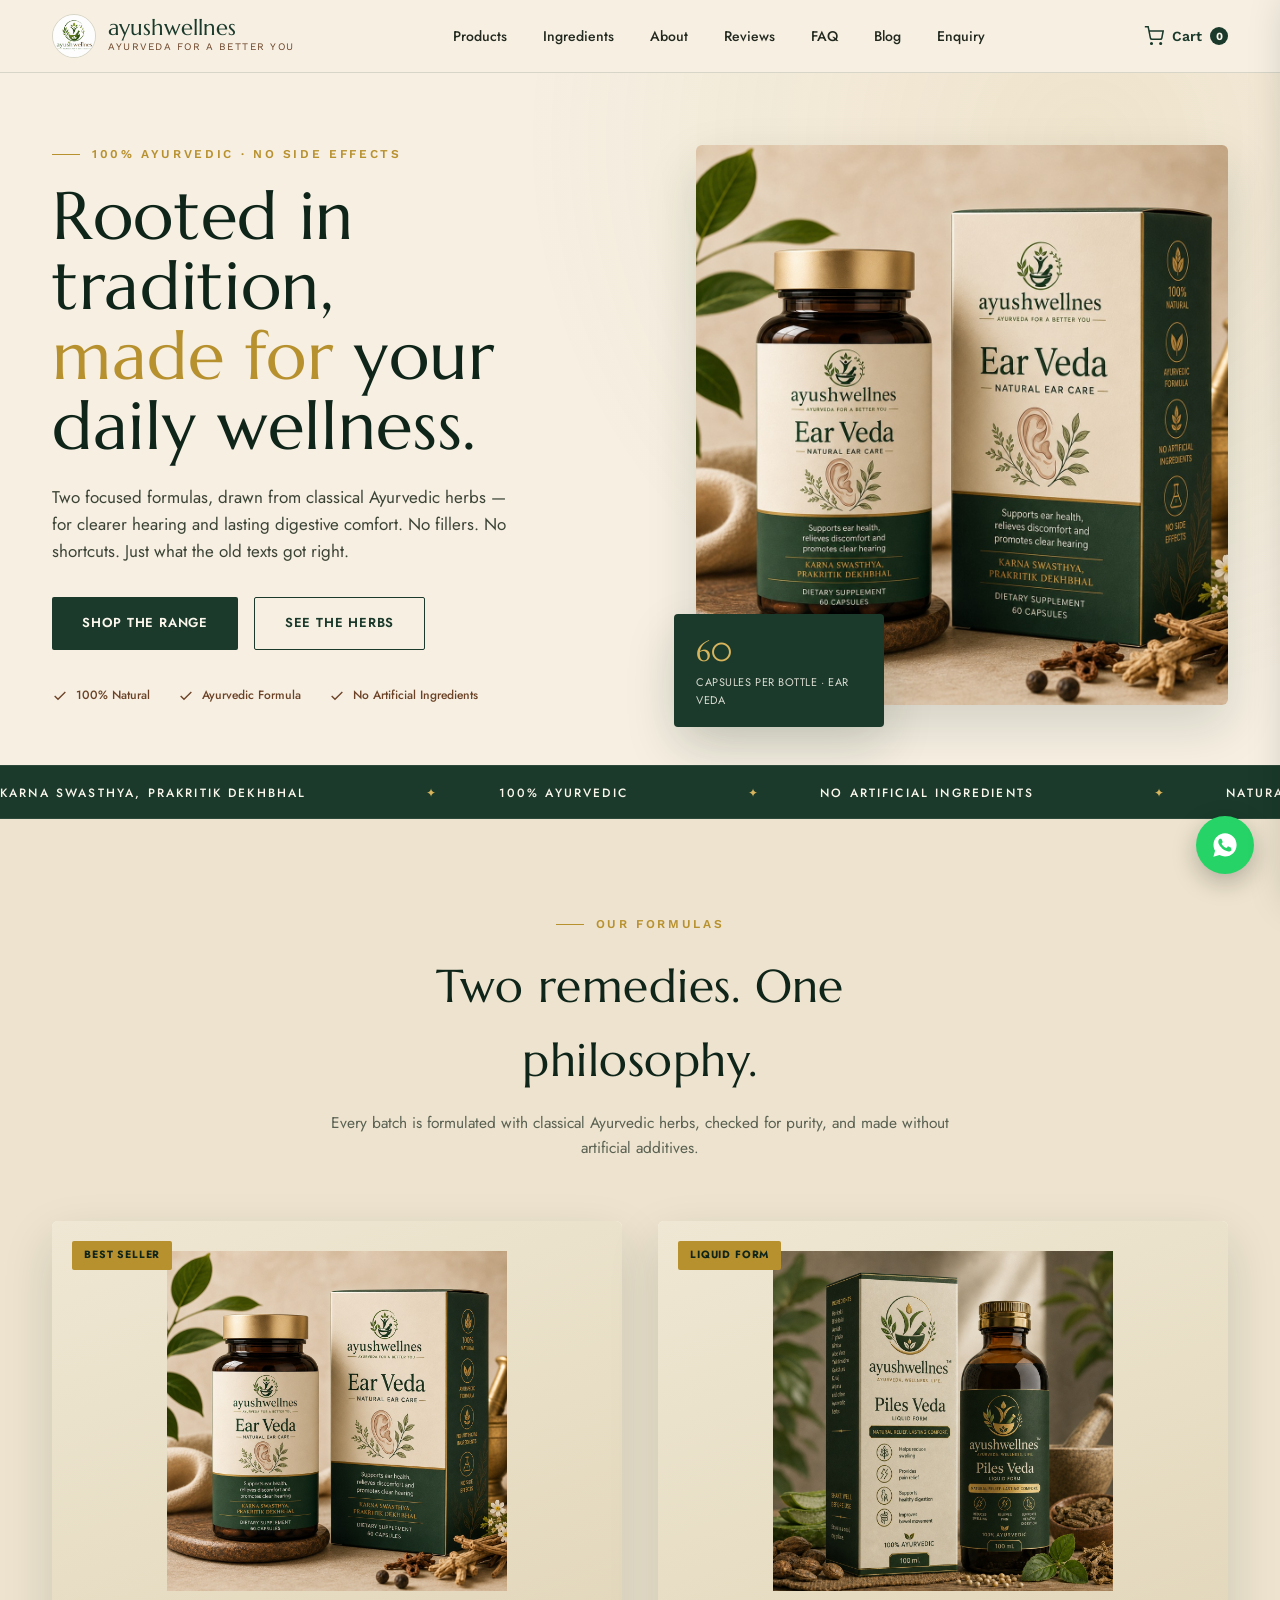
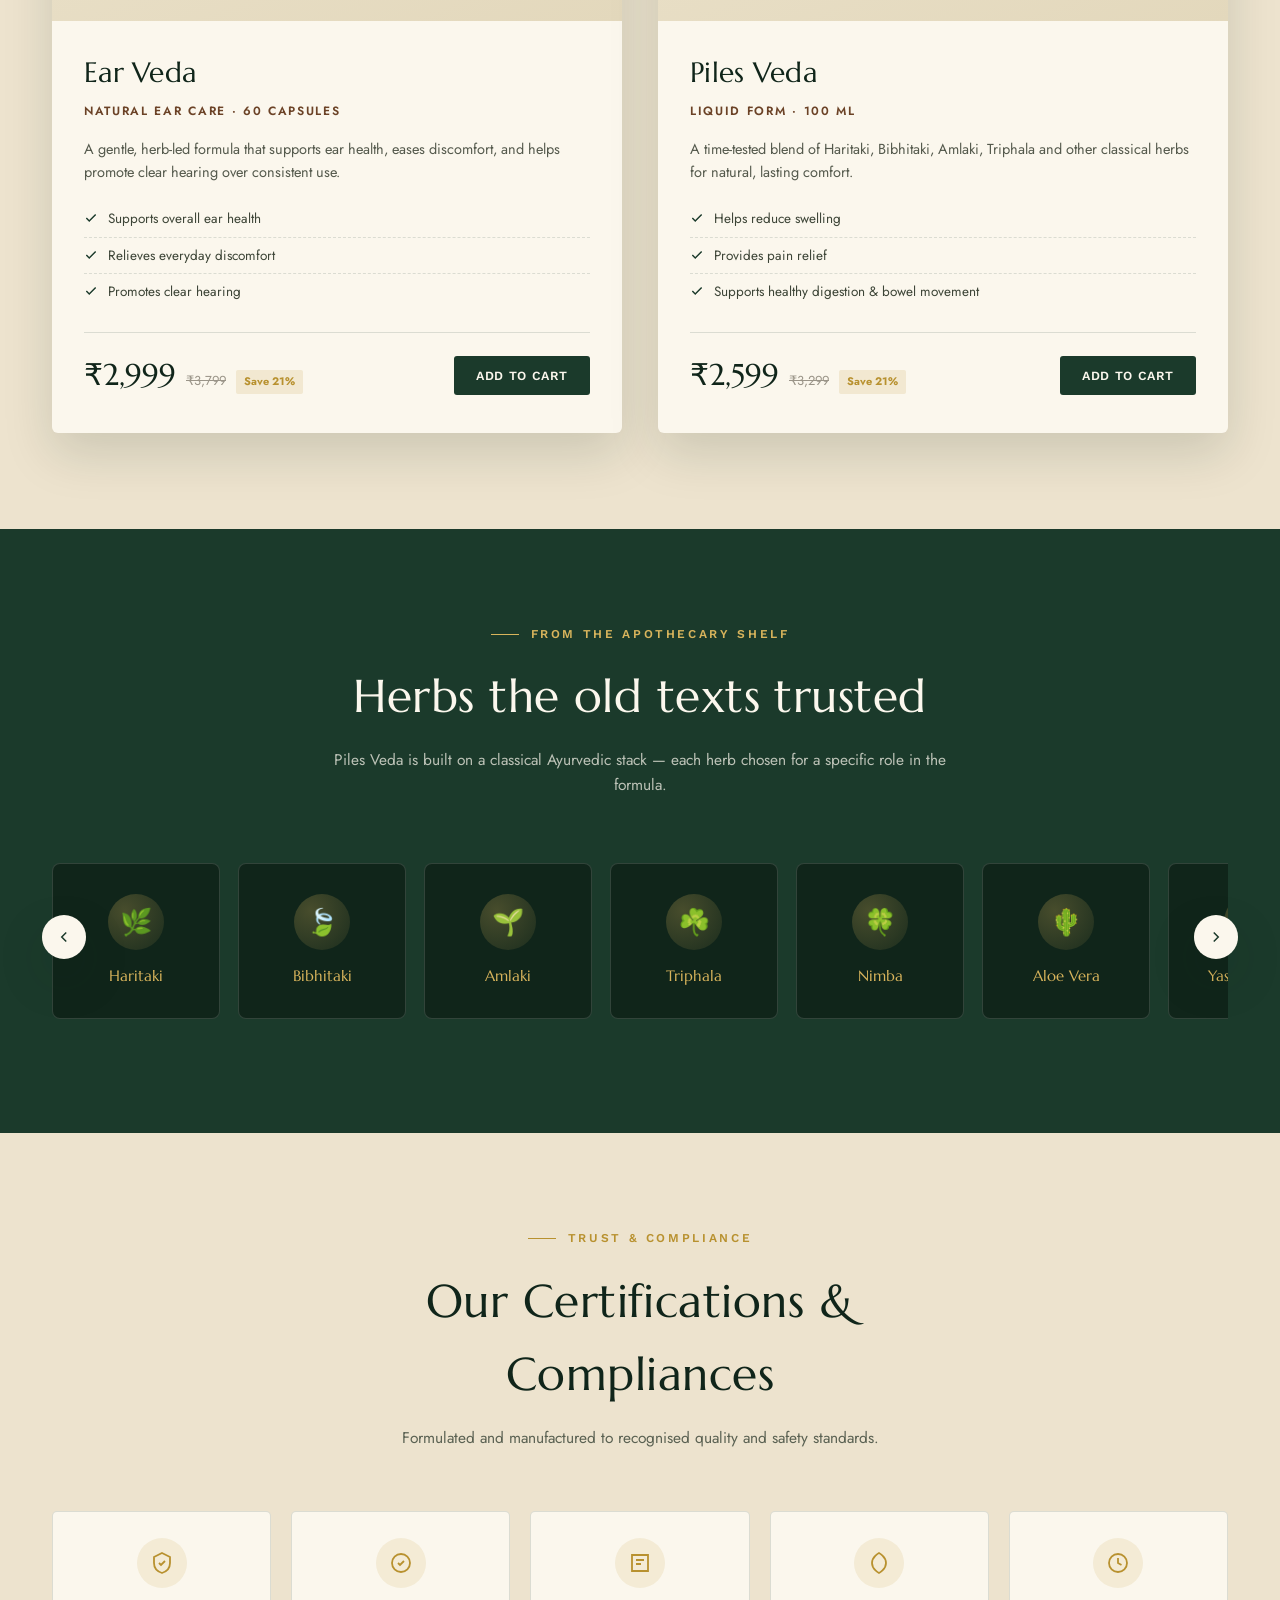
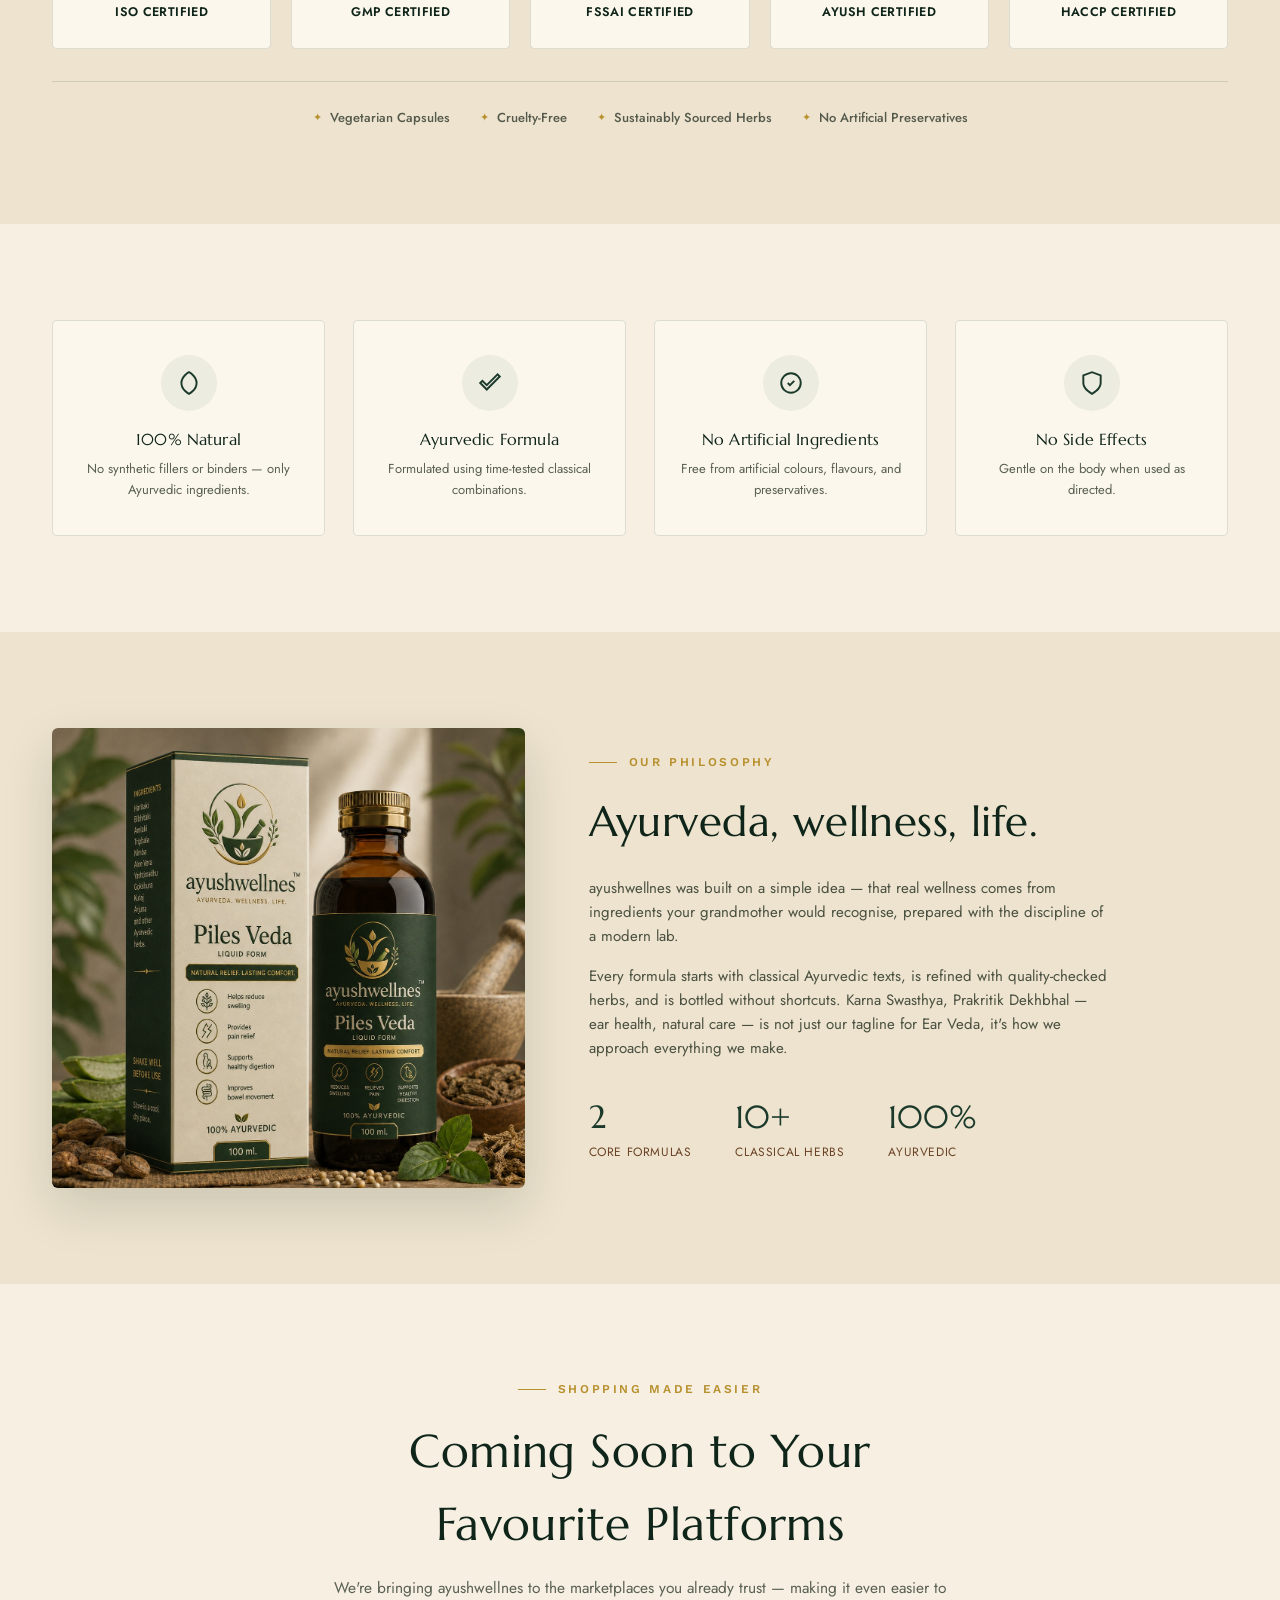
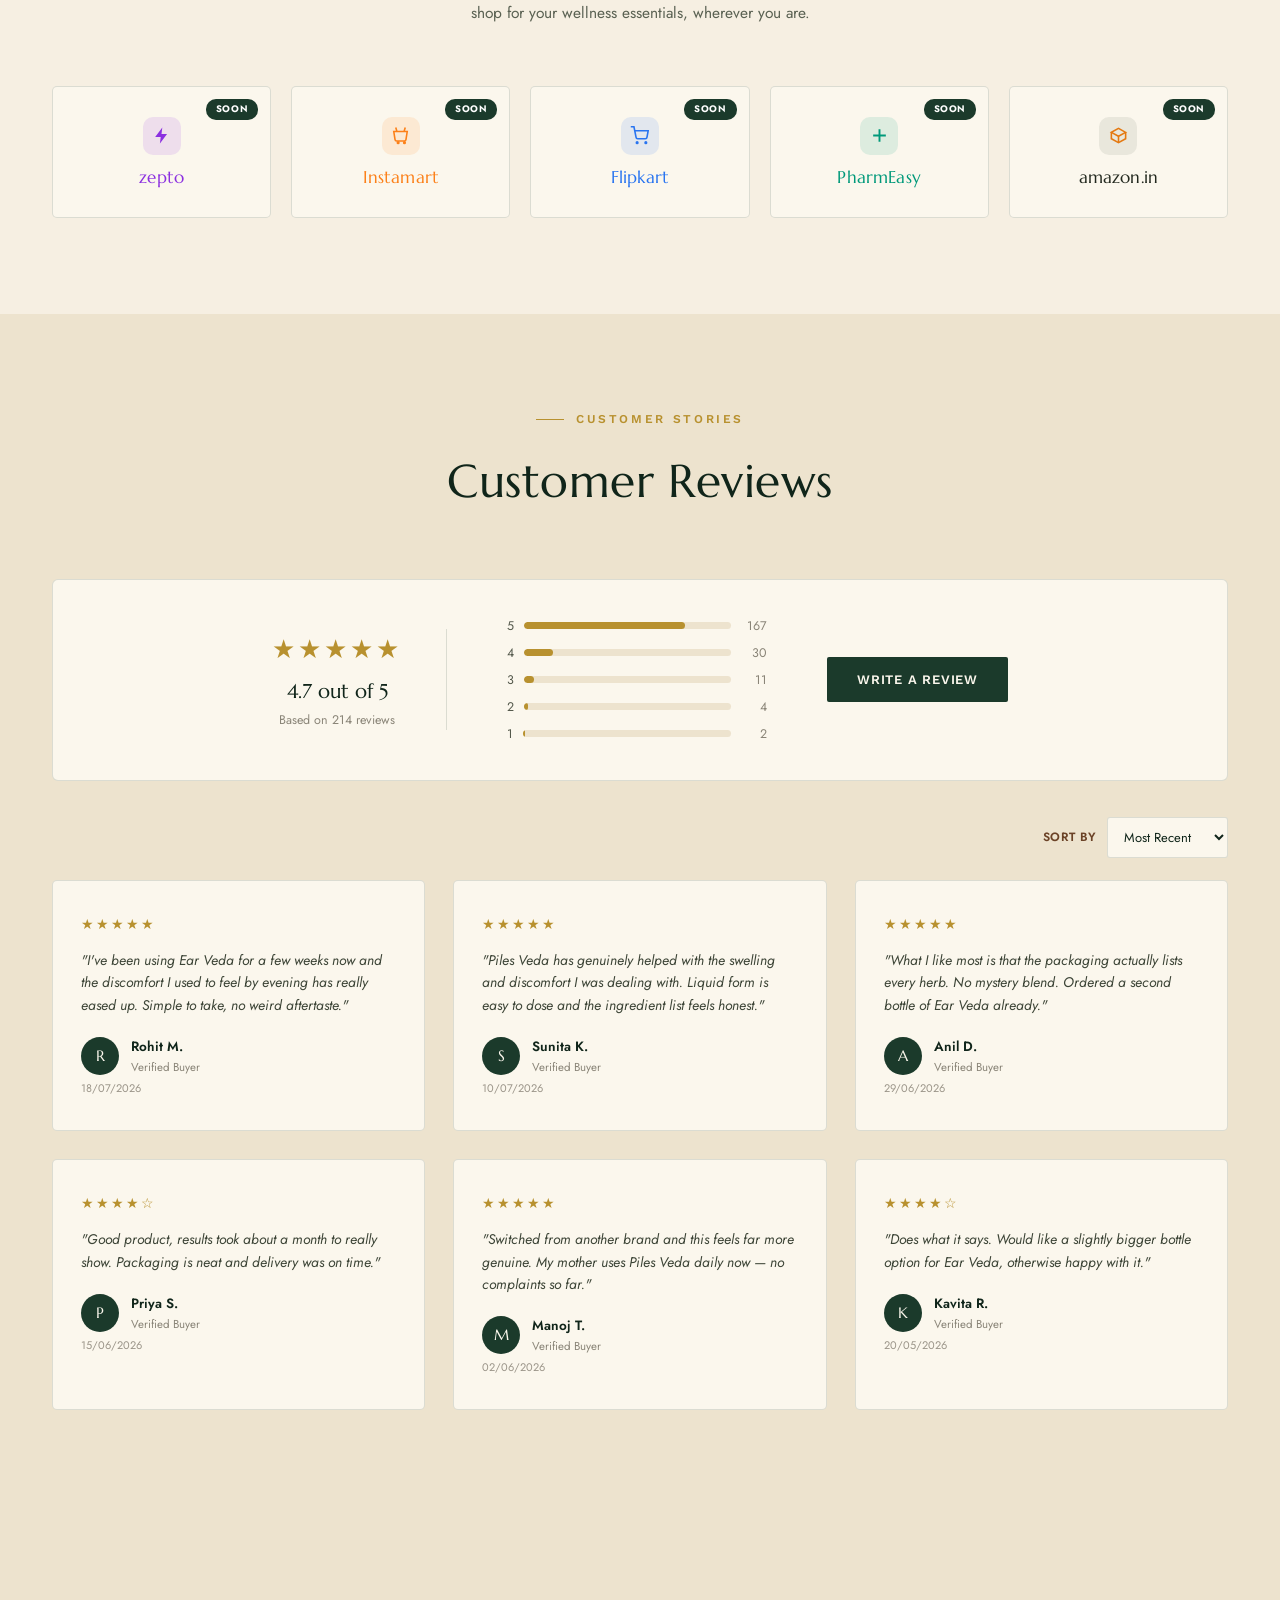
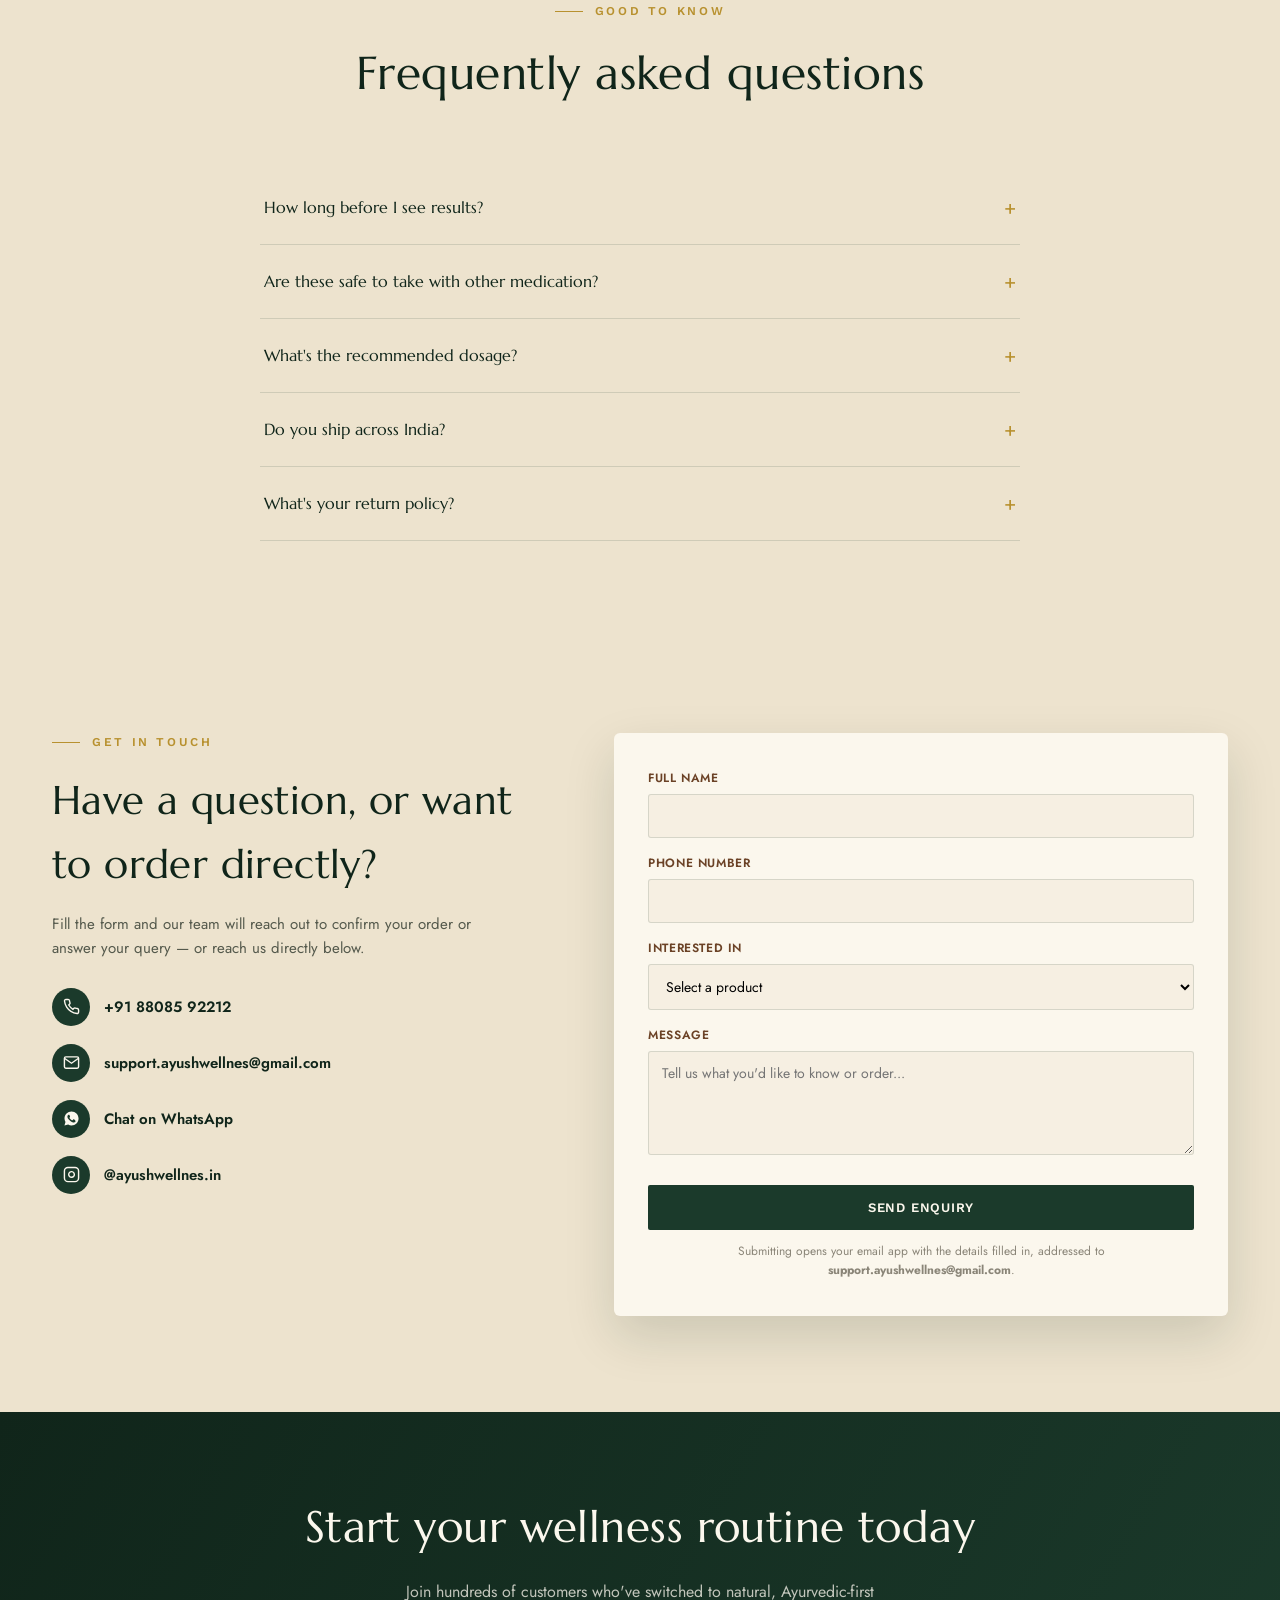
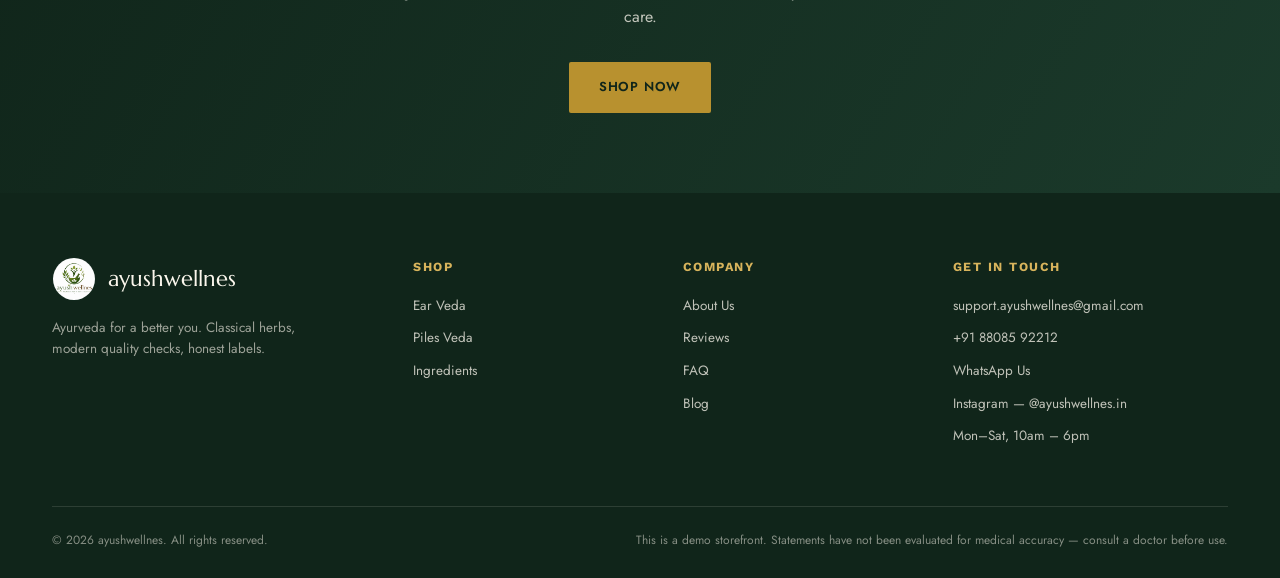
==== index.html @ b6ca629a "Add files via upload" ====
<!DOCTYPE html>

<html lang="en">
<head>
<meta charset="utf-8"/>
<meta content="width=device-width, initial-scale=1.0" name="viewport"/>
<title>ayushwellnes — Ayurveda for a Better You</title>
<meta content="ayushwellnes — 100% Ayurvedic wellness formulas. Ear Veda for natural ear care, Piles Veda for lasting digestive comfort." name="description"/>
<link href="https://fonts.googleapis.com" rel="preconnect"/>
<link crossorigin="" href="https://fonts.gstatic.com" rel="preconnect"/>
<link href="https://fonts.googleapis.com/css2?family=Marcellus&amp;family=Jost:wght@300;400;500;600;700&amp;family=Work+Sans:wght@400;500;600&amp;display=swap" rel="stylesheet"/>

<link href="style.css" rel="stylesheet"/></head>
<body>
<!-- ===== HEADER ===== -->
<header>
<div class="nav-inner">
<a class="brand" href="#top">
<img alt="ayushwellnes logo" src="logo.jpg"/>
<div class="brand-text">
<div class="name">ayushwellnes</div>
<div class="tag">Ayurveda for a better you</div>
</div>
</a>
<nav id="siteNav">
<ul>
<li><a href="#products">Products</a></li>
<li><a href="#apothecary">Ingredients</a></li>
<li><a href="#about">About</a></li>
<li><a href="#testimonials">Reviews</a></li>
<li><a href="#faq">FAQ</a></li>
<li><a href="blog.html">Blog</a></li>
<li><a href="#enquiry">Enquiry</a></li>
</ul>
</nav>
<div class="nav-right">
<button aria-label="Open cart" class="cart-btn" id="cartOpenBtn">
<svg fill="none" height="20" stroke="currentColor" stroke-width="1.8" viewbox="0 0 24 24" width="20"><circle cx="9" cy="21" r="1"></circle><circle cx="20" cy="21" r="1"></circle><path d="M1 1h4l2.68 13.39a2 2 0 0 0 2 1.61h9.72a2 2 0 0 0 2-1.61L23 6H6"></path></svg>
        Cart <span class="cart-count" id="cartCount">0</span>
</button>
<button aria-label="Toggle menu" class="menu-toggle" id="menuToggle">☰</button>
</div>
</div>
</header>
<!-- ===== HERO ===== -->
<section class="hero" id="top">
<div class="wrap hero-grid">
<div class="reveal in">
<div class="eyebrow">100% Ayurvedic · No Side Effects</div>
<h1>Rooted in tradition,<br/><em>made for</em> your daily wellness.</h1>
<p class="lede">Two focused formulas, drawn from classical Ayurvedic herbs — for clearer hearing and lasting digestive comfort. No fillers. No shortcuts. Just what the old texts got right.</p>
<div class="hero-cta">
<a class="btn btn-primary" href="#products">Shop the Range</a>
<a class="btn btn-outline" href="#apothecary">See the Herbs</a>
</div>
<div class="hero-trust">
<div><svg fill="none" stroke="currentColor" stroke-width="2" viewbox="0 0 24 24"><path d="M20 6L9 17l-5-5"></path></svg> 100% Natural</div>
<div><svg fill="none" stroke="currentColor" stroke-width="2" viewbox="0 0 24 24"><path d="M20 6L9 17l-5-5"></path></svg> Ayurvedic Formula</div>
<div><svg fill="none" stroke="currentColor" stroke-width="2" viewbox="0 0 24 24"><path d="M20 6L9 17l-5-5"></path></svg> No Artificial Ingredients</div>
</div>
</div>
<div class="hero-visual reveal in">
<div class="stack">
<img alt="Ear Veda bottle and box" src="ear-veda.jpg"/>
</div>
<div class="hero-badge">
<div class="num">60</div>
<div class="lbl">Capsules per bottle · Ear Veda</div>
</div>
</div>
</div>
</section>
<!-- ===== STRIP ===== -->
<div class="strip">
<div class="strip-track">
<span>Karna Swasthya, Prakritik Dekhbhal</span>
<span>100% Ayurvedic</span>
<span>No Artificial Ingredients</span>
<span>Natural Relief. Lasting Comfort.</span>
<span>Karna Swasthya, Prakritik Dekhbhal</span>
<span>100% Ayurvedic</span>
<span>No Artificial Ingredients</span>
<span>Natural Relief. Lasting Comfort.</span>
</div>
</div>
<!-- ===== PRODUCTS ===== -->
<section class="section products" id="products">
<div class="wrap">
<div class="section-head reveal">
<div class="eyebrow" style="justify-content:center;">Our Formulas</div>
<h2>Two remedies. One philosophy.</h2>
<p>Every batch is formulated with classical Ayurvedic herbs, checked for purity, and made without artificial additives.</p>
</div>
<div class="product-grid">
<!-- Ear Veda -->
<div class="product-card reveal">
<div class="product-media">
<span class="product-tag">Best Seller</span>
<img alt="Ear Veda capsules and box" src="ear-veda.jpg"/>
</div>
<div class="product-body">
<h3>Ear Veda</h3>
<div class="sub">Natural Ear Care · 60 Capsules</div>
<p class="desc">A gentle, herb-led formula that supports ear health, eases discomfort, and helps promote clear hearing over consistent use.</p>
<ul class="benefit-list">
<li><svg fill="none" stroke="currentColor" stroke-width="2.5" viewbox="0 0 24 24"><path d="M20 6L9 17l-5-5"></path></svg> Supports overall ear health</li>
<li><svg fill="none" stroke="currentColor" stroke-width="2.5" viewbox="0 0 24 24"><path d="M20 6L9 17l-5-5"></path></svg> Relieves everyday discomfort</li>
<li><svg fill="none" stroke="currentColor" stroke-width="2.5" viewbox="0 0 24 24"><path d="M20 6L9 17l-5-5"></path></svg> Promotes clear hearing</li>
</ul>
<div class="price-row">
<div class="price">
<span class="amt">₹2,999</span>
<span class="mrp">₹3,799</span>
<span class="save">Save 21%</span>
</div>
<button class="add-btn" data-id="ear-veda" data-img="ear-veda.jpg" data-name="Ear Veda" data-price="2999">
              Add to Cart
            </button>
</div>
</div>
</div>
<!-- Piles Veda -->
<div class="product-card reveal">
<div class="product-media">
<span class="product-tag">Liquid Form</span>
<img alt="Piles Veda liquid bottle and box" src="piles-veda.jpg"/>
</div>
<div class="product-body">
<h3>Piles Veda</h3>
<div class="sub">Liquid Form · 100 ml</div>
<p class="desc">A time-tested blend of Haritaki, Bibhitaki, Amlaki, Triphala and other classical herbs for natural, lasting comfort.</p>
<ul class="benefit-list">
<li><svg fill="none" stroke="currentColor" stroke-width="2.5" viewbox="0 0 24 24"><path d="M20 6L9 17l-5-5"></path></svg> Helps reduce swelling</li>
<li><svg fill="none" stroke="currentColor" stroke-width="2.5" viewbox="0 0 24 24"><path d="M20 6L9 17l-5-5"></path></svg> Provides pain relief</li>
<li><svg fill="none" stroke="currentColor" stroke-width="2.5" viewbox="0 0 24 24"><path d="M20 6L9 17l-5-5"></path></svg> Supports healthy digestion &amp; bowel movement</li>
</ul>
<div class="price-row">
<div class="price">
<span class="amt">₹2,599</span>
<span class="mrp">₹3,299</span>
<span class="save">Save 21%</span>
</div>
<button class="add-btn" data-id="piles-veda" data-img="piles-veda.jpg" data-name="Piles Veda" data-price="2599">
              Add to Cart
            </button>
</div>
</div>
</div>
</div>
</div>
</section>
<!-- ===== APOTHECARY / INGREDIENTS ===== -->
<section class="section apothecary" id="apothecary">
<div class="wrap">
<div class="section-head reveal">
<div class="eyebrow" style="justify-content:center;">From the Apothecary Shelf</div>
<h2>Herbs the old texts trusted</h2>
<p>Piles Veda is built on a classical Ayurvedic stack — each herb chosen for a specific role in the formula.</p>
</div>
<div class="herb-carousel reveal">
<button aria-label="Scroll left" class="herb-arrow prev" id="herbPrev"><svg fill="none" stroke="currentColor" stroke-width="2" viewbox="0 0 24 24"><path d="M15 18l-6-6 6-6"></path></svg></button>
<div class="herb-track" id="herbTrack">
<div class="herb-card"><div class="glyph">🌿</div><div class="n">Haritaki</div></div>
<div class="herb-card"><div class="glyph">🍃</div><div class="n">Bibhitaki</div></div>
<div class="herb-card"><div class="glyph">🌱</div><div class="n">Amlaki</div></div>
<div class="herb-card"><div class="glyph">☘️</div><div class="n">Triphala</div></div>
<div class="herb-card"><div class="glyph">🍀</div><div class="n">Nimba</div></div>
<div class="herb-card"><div class="glyph">🌵</div><div class="n">Aloe Vera</div></div>
<div class="herb-card"><div class="glyph">🌾</div><div class="n">Yashtimadhu</div></div>
<div class="herb-card"><div class="glyph">🌼</div><div class="n">Gokshura</div></div>
<div class="herb-card"><div class="glyph">🍂</div><div class="n">Kutaj</div></div>
<div class="herb-card"><div class="glyph">🌳</div><div class="n">Arjuna</div></div>
<div class="herb-card"><div class="glyph">🫘</div><div class="n">Black Pepper</div></div>
<div class="herb-card"><div class="glyph">✨</div><div class="n">&amp; more herbs</div></div>
</div>
<button aria-label="Scroll right" class="herb-arrow next" id="herbNext"><svg fill="none" stroke="currentColor" stroke-width="2" viewbox="0 0 24 24"><path d="M9 18l6-6-6-6"></path></svg></button>
</div>
</div>
</section>
<!-- ===== CERTIFICATIONS & COMPLIANCES ===== -->
<section class="section certifications">
<div class="wrap">
<div class="section-head reveal">
<div class="eyebrow" style="justify-content:center;">Trust &amp; Compliance</div>
<h2>Our Certifications &amp; Compliances</h2>
<p>Formulated and manufactured to recognised quality and safety standards.</p>
</div>
<div class="cert-grid reveal">
<div class="cert-card">
<div class="ic"><svg fill="none" height="24" stroke="currentColor" stroke-width="1.8" viewbox="0 0 24 24" width="24"><path d="M12 2l8 4v6c0 5-3.5 8.5-8 10-4.5-1.5-8-5-8-10V6l8-4z"></path><path d="M9 12l2 2 4-4"></path></svg></div>
<div class="lbl">ISO Certified</div>
</div>
<div class="cert-card">
<div class="ic"><svg fill="none" height="24" stroke="currentColor" stroke-width="1.8" viewbox="0 0 24 24" width="24"><circle cx="12" cy="12" r="9"></circle><path d="M9 12l2 2 4-4"></path></svg></div>
<div class="lbl">GMP Certified</div>
</div>
<div class="cert-card">
<div class="ic"><svg fill="none" height="24" stroke="currentColor" stroke-width="1.8" viewbox="0 0 24 24" width="24"><path d="M4 4h16v16H4z"></path><path d="M8 9h8M8 13h5"></path></svg></div>
<div class="lbl">FSSAI Certified</div>
</div>
<div class="cert-card">
<div class="ic"><svg fill="none" height="24" stroke="currentColor" stroke-width="1.8" viewbox="0 0 24 24" width="24"><path d="M12 2s7 3.5 7 10-7 10-7 10-7-3.5-7-10 7-10 7-10z"></path></svg></div>
<div class="lbl">AYUSH Certified</div>
</div>
<div class="cert-card">
<div class="ic"><svg fill="none" height="24" stroke="currentColor" stroke-width="1.8" viewbox="0 0 24 24" width="24"><circle cx="12" cy="12" r="9"></circle><path d="M12 7v5l3.5 2"></path></svg></div>
<div class="lbl">HACCP Certified</div>
</div>
</div>
<div class="cert-tags reveal">
<span>Vegetarian Capsules</span>
<span>Cruelty-Free</span>
<span>Sustainably Sourced Herbs</span>
<span>No Artificial Preservatives</span>
</div>
</div>
</section>
<!-- ===== TRUST BADGES ===== -->
<section class="section badges">
<div class="wrap">
<div class="badge-grid">
<div class="badge-card reveal">
<div class="ic"><svg fill="none" height="26" stroke="currentColor" stroke-width="1.8" viewbox="0 0 24 24" width="26"><path d="M12 2s7 3.5 7 10-7 10-7 10-7-3.5-7-10 7-10 7-10z"></path></svg></div>
<h4>100% Natural</h4>
<p>No synthetic fillers or binders — only Ayurvedic ingredients.</p>
</div>
<div class="badge-card reveal">
<div class="ic"><svg fill="none" height="26" stroke="currentColor" stroke-width="1.8" viewbox="0 0 24 24" width="26"><path d="M3 12l2-2 4 4 10-10 2 2-12 12z"></path></svg></div>
<h4>Ayurvedic Formula</h4>
<p>Formulated using time-tested classical combinations.</p>
</div>
<div class="badge-card reveal">
<div class="ic"><svg fill="none" height="26" stroke="currentColor" stroke-width="1.8" viewbox="0 0 24 24" width="26"><circle cx="12" cy="12" r="9"></circle><path d="M9 12l2 2 4-4"></path></svg></div>
<h4>No Artificial Ingredients</h4>
<p>Free from artificial colours, flavours, and preservatives.</p>
</div>
<div class="badge-card reveal">
<div class="ic"><svg fill="none" height="26" stroke="currentColor" stroke-width="1.8" viewbox="0 0 24 24" width="26"><path d="M12 22s8-4 8-10V5l-8-3-8 3v7c0 6 8 10 8 10z"></path></svg></div>
<h4>No Side Effects</h4>
<p>Gentle on the body when used as directed.</p>
</div>
</div>
</div>
</section>
<!-- ===== ABOUT ===== -->
<section class="section about" id="about">
<div class="wrap about-grid">
<div class="about-visual reveal">
<img alt="Piles Veda bottle with natural ingredients" src="piles-veda.jpg"/>
</div>
<div class="about-text reveal">
<div class="eyebrow">Our Philosophy</div>
<h2>Ayurveda, wellness, life.</h2>
<p>ayushwellnes was built on a simple idea — that real wellness comes from ingredients your grandmother would recognise, prepared with the discipline of a modern lab.</p>
<p>Every formula starts with classical Ayurvedic texts, is refined with quality-checked herbs, and is bottled without shortcuts. Karna Swasthya, Prakritik Dekhbhal — ear health, natural care — is not just our tagline for Ear Veda, it's how we approach everything we make.</p>
<div class="stat-row">
<div class="stat"><div class="num">2</div><div class="lbl">Core Formulas</div></div>
<div class="stat"><div class="num">10+</div><div class="lbl">Classical Herbs</div></div>
<div class="stat"><div class="num">100%</div><div class="lbl">Ayurvedic</div></div>
</div>
</div>
</div>
</section>
<!-- ===== COMING SOON PLATFORMS ===== -->
<section class="section coming-soon">
<div class="wrap">
<div class="section-head reveal">
<div class="eyebrow" style="justify-content:center;">Shopping Made Easier</div>
<h2>Coming Soon to Your Favourite Platforms</h2>
<p>We're bringing ayushwellnes to the marketplaces you already trust — making it even easier to shop for your wellness essentials, wherever you are.</p>
</div>
<div class="platform-grid reveal">
<div class="platform-card p-zepto">
<span class="soon-badge">Soon</span>
<div class="p-logo">
<span class="p-icon"><svg fill="currentColor" viewbox="0 0 24 24"><path d="M13 2L4 14h7l-1 8 9-12h-7l1-8z"></path></svg></span>
<span class="p-word">zepto</span>
</div>
</div>
<div class="platform-card p-instamart">
<span class="soon-badge">Soon</span>
<div class="p-logo">
<span class="p-icon"><svg fill="none" stroke="currentColor" stroke-width="2"viewbox="0 0 24 24"><path d="M6 2l1.5 5M18 2l-1.5 5M3.5 7h17l-1.6 10.2a2 2 0 0 1-2 1.8H7.1a2 2 0 0 1-2-1.8L3.5 7z"></path><circle cx="9" cy="21" r="1"></circle><circle cx="17" cy="21" r="1"></circle></svg></span>
<span class="p-word">Instamart</span>
</div>
</div>
<div class="platform-card p-flipkart">
<span class="soon-badge">Soon</span>
<div class="p-logo">
<span class="p-icon"><svg fill="none" stroke="currentColor" stroke-width="2" viewbox="0 0 24 24"><circle cx="9" cy="21" r="1"></circle><circle cx="20" cy="21" r="1"></circle><path d="M1 1h4l2.68 13.39a2 2 0 0 0 2 1.79h9.72a2 2 0 0 0 2-1.79L23 6H6"></path></svg></span>
<span class="p-word">Flipkart</span>
</div>
</div>
<div class="platform-card p-pharmeasy">
<span class="soon-badge">Soon</span>
<div class="p-logo">
<span class="p-icon"><svg fill="none" stroke="currentColor" stroke-width="2.4" viewbox="0 0 24 24"><path d="M12 4v16M4 12h16"></path></svg></span>
<span class="p-word">PharmEasy</span>
</div>
</div>
<div class="platform-card p-amazon">
<span class="soon-badge">Soon</span>
<div class="p-logo">
<span class="p-icon"><svg fill="none" stroke="currentColor" stroke-width="2" viewbox="0 0 24 24"><path d="M21 8l-9-5-9 5 9 5 9-5z"></path><path d="M3 8v8l9 5 9-5V8"></path><path d="M12 13v8"></path></svg></span>
<span class="p-word">amazon.in</span>
</div>
</div>
</div>
</div>
</section>
<!-- ===== CUSTOMER REVIEWS ===== -->
<section class="section reviews" id="testimonials">
<div class="wrap">
<div class="section-head reveal">
<div class="eyebrow" style="justify-content:center;">Customer Stories</div>
<h2>Customer Reviews</h2>
</div>
<div class="review-summary reveal">
<div class="rs-score">
<div class="stars-lg">★★★★★</div>
<div class="rs-num">4.7 out of 5</div>
<div class="rs-count">Based on 214 reviews</div>
</div>
<div class="rs-bars">
<div class="rs-bar-row"><span>5</span><div class="bar"><div class="fill" style="width:78%"></div></div><span class="cnt">167</span></div>
<div class="rs-bar-row"><span>4</span><div class="bar"><div class="fill" style="width:14%"></div></div><span class="cnt">30</span></div>
<div class="rs-bar-row"><span>3</span><div class="bar"><div class="fill" style="width:5%"></div></div><span class="cnt">11</span></div>
<div class="rs-bar-row"><span>2</span><div class="bar"><div class="fill" style="width:2%"></div></div><span class="cnt">4</span></div>
<div class="rs-bar-row"><span>1</span><div class="bar"><div class="fill" style="width:1%"></div></div><span class="cnt">2</span></div>
</div>
<button class="btn btn-primary" id="writeReviewBtn">Write a Review</button>
</div>
<div class="review-sort reveal">
<label for="reviewSort">Sort by</label>
<select id="reviewSort">
<option value="recent">Most Recent</option>
<option value="high">Highest Rated</option>
<option value="low">Lowest Rated</option>
</select>
</div>
<div class="test-grid reveal" id="reviewGrid">
<div class="test-card" data-rating="5" data-date="2026-07-18">
<div class="stars">★★★★★</div>
<p>"I've been using Ear Veda for a few weeks now and the discomfort I used to feel by evening has really eased up. Simple to take, no weird aftertaste."</p>
<div class="test-who">
<div class="test-avatar">R</div>
<div><div class="wn">Rohit M.</div><div class="wl">Verified Buyer</div></div>
</div>
<div class="rev-date">18/07/2026</div>
</div>
<div class="test-card" data-rating="5" data-date="2026-07-10">
<div class="stars">★★★★★</div>
<p>"Piles Veda has genuinely helped with the swelling and discomfort I was dealing with. Liquid form is easy to dose and the ingredient list feels honest."</p>
<div class="test-who">
<div class="test-avatar">S</div>
<div><div class="wn">Sunita K.</div><div class="wl">Verified Buyer</div></div>
</div>
<div class="rev-date">10/07/2026</div>
</div>
<div class="test-card" data-rating="5" data-date="2026-06-29">
<div class="stars">★★★★★</div>
<p>"What I like most is that the packaging actually lists every herb. No mystery blend. Ordered a second bottle of Ear Veda already."</p>
<div class="test-who">
<div class="test-avatar">A</div>
<div><div class="wn">Anil D.</div><div class="wl">Verified Buyer</div></div>
</div>
<div class="rev-date">29/06/2026</div>
</div>
<div class="test-card" data-rating="4" data-date="2026-06-15">
<div class="stars">★★★★☆</div>
<p>"Good product, results took about a month to really show. Packaging is neat and delivery was on time."</p>
<div class="test-who">
<div class="test-avatar">P</div>
<div><div class="wn">Priya S.</div><div class="wl">Verified Buyer</div></div>
</div>
<div class="rev-date">15/06/2026</div>
</div>
<div class="test-card" data-rating="5" data-date="2026-06-02">
<div class="stars">★★★★★</div>
<p>"Switched from another brand and this feels far more genuine. My mother uses Piles Veda daily now — no complaints so far."</p>
<div class="test-who">
<div class="test-avatar">M</div>
<div><div class="wn">Manoj T.</div><div class="wl">Verified Buyer</div></div>
</div>
<div class="rev-date">02/06/2026</div>
</div>
<div class="test-card" data-rating="4" data-date="2026-05-20">
<div class="stars">★★★★☆</div>
<p>"Does what it says. Would like a slightly bigger bottle option for Ear Veda, otherwise happy with it."</p>
<div class="test-who">
<div class="test-avatar">K</div>
<div><div class="wn">Kavita R.</div><div class="wl">Verified Buyer</div></div>
</div>
<div class="rev-date">20/05/2026</div>
</div>
</div>
</div>
</section>
<!-- ===== FAQ ===== -->
<section class="section faq" id="faq">
<div class="wrap">
<div class="section-head reveal">
<div class="eyebrow" style="justify-content:center;">Good to Know</div>
<h2>Frequently asked questions</h2>
</div>
<div class="faq-list reveal">
<div class="faq-item">
<button class="faq-q">How long before I see results? <span class="plus">+</span></button>
<div class="faq-a"><p>Ayurvedic formulas work gradually with the body. Most customers report noticing a difference with consistent daily use over 3–4 weeks. Individual results can vary.</p></div>
</div>
<div class="faq-item">
<button class="faq-q">Are these safe to take with other medication? <span class="plus">+</span></button>
<div class="faq-a"><p>If you're on any prescription medication, pregnant, nursing, or managing a medical condition, please check with your doctor before starting any new supplement.</p></div>
</div>
<div class="faq-item">
<button class="faq-q">What's the recommended dosage? <span class="plus">+</span></button>
<div class="faq-a"><p>Dosage instructions are printed on every pack. As a general rule, take only as directed and avoid exceeding the suggested serving.</p></div>
</div>
<div class="faq-item">
<button class="faq-q">Do you ship across India? <span class="plus">+</span></button>
<div class="faq-a"><p>Yes — we ship pan-India. Orders are typically dispatched within 24–48 hours of confirmation.</p></div>
</div>
<div class="faq-item">
<button class="faq-q">What's your return policy? <span class="plus">+</span></button>
<div class="faq-a"><p>Unopened products can be returned within 7 days of delivery. Reach out to our support team to start a return.</p></div>
</div>
</div>
</div>
</section>
<!-- ===== ENQUIRY / ORDER FORM ===== -->
<section class="section enquiry" id="enquiry">
<div class="wrap">
<div class="enquiry-grid">
<div class="enquiry-info reveal">
<div class="eyebrow">Get in Touch</div>
<h2>Have a question, or want to order directly?</h2>
<p>Fill the form and our team will reach out to confirm your order or answer your query — or reach us directly below.</p>
<ul class="contact-list">
<li>
<span class="ic-circle"><svg fill="none" height="17" stroke="currentColor" stroke-width="2" viewbox="0 0 24 24" width="17"><path d="M22 16.92v3a2 2 0 0 1-2.18 2 19.79 19.79 0 0 1-8.63-3.07 19.5 19.5 0 0 1-6-6 19.79 19.79 0 0 1-3.07-8.67A2 2 0 0 1 4.11 2h3a2 2 0 0 1 2 1.72c.127.96.361 1.903.7 2.81a2 2 0 0 1-.45 2.11L8.09 9.91a16 16 0 0 0 6 6l1.27-1.27a2 2 0 0 1 2.11-.45c.907.339 1.85.573 2.81.7A2 2 0 0 1 22 16.92z"></path></svg></span>
<a href="tel:+918808592212">+91 88085 92212</a>
</li>
<li>
<span class="ic-circle"><svg fill="none" height="17" stroke="currentColor" stroke-width="2" viewbox="0 0 24 24" width="17"><path d="M4 4h16v16H4z" style="display:none;"></path><path d="M22 6l-10 7L2 6"></path><rect height="16" rx="2" width="20" x="2" y="4"></rect></svg></span>
<a href="mailto:support.ayushwellnes@gmail.com">support.ayushwellnes@gmail.com</a>
</li>
<li>
<span class="ic-circle"><svg fill="currentColor" height="17" viewbox="0 0 24 24" width="17"><path d="M12.04 2C6.58 2 2.13 6.45 2.13 11.91c0 1.79.47 3.51 1.36 5.03L2.05 22l5.2-1.36a9.86 9.86 0 0 0 4.79 1.22h.01c5.46 0 9.9-4.45 9.9-9.9C21.96 6.45 17.5 2 12.04 2zm5.8 14.14c-.24.68-1.19 1.24-1.95 1.4-.52.11-1.2.2-3.49-.75-2.93-1.21-4.82-4.19-4.97-4.39-.14-.19-1.19-1.58-1.19-3.02 0-1.43.75-2.13 1.02-2.42.24-.27.53-.33.71-.33.18 0 .35 0 .5.01.16.01.38-.06.6.46.24.55.8 1.9.87 2.04.07.14.11.31.02.5-.09.19-.14.31-.28.47-.14.16-.29.36-.42.48-.14.13-.28.28-.12.55.16.27.72 1.19 1.55 1.93 1.06.95 1.96 1.24 2.23 1.38.27.14.43.12.59-.07.16-.2.68-.79.86-1.06.18-.27.36-.23.6-.14.24.09 1.55.73 1.81.86.27.14.45.2.51.31.07.11.07.63-.17 1.31z"></path></svg></span>
<a href="https://wa.me/918808592212" rel="noopener" target="_blank">Chat on WhatsApp</a>
</li>
<li>
<span class="ic-circle"><svg fill="none" height="17" stroke="currentColor" stroke-width="2" viewbox="0 0 24 24" width="17"><rect height="20" rx="5" ry="5" width="20" x="2" y="2"></rect><path d="M16 11.37A4 4 0 1 1 12.63 8 4 4 0 0 1 16 11.37z"></path><line x1="17.5" x2="17.51" y1="6.5" y2="6.5"></line></svg></span>
<a href="https://instagram.com/ayushwellnes.in" rel="noopener" target="_blank">@ayushwellnes.in</a>
</li>
</ul>
</div>
<div class="enquiry-form-wrap reveal">
<form id="enquiryForm">
<label for="eName">Full Name</label>
<input id="eName" required="" type="text"/>
<label for="ePhone">Phone Number</label>
<input id="ePhone" required="" type="tel"/>
<label for="eProduct">Interested In</label>
<select id="eProduct" required="">
<option value="">Select a product</option>
<option value="Ear Veda">Ear Veda — ₹2,999</option>
<option value="Piles Veda">Piles Veda — ₹2,599</option>
<option value="Both">Both Products</option>
<option value="General Enquiry">General Enquiry</option>
</select>
<label for="eMsg">Message</label>
<textarea id="eMsg" placeholder="Tell us what you'd like to know or order..." required="" rows="4"></textarea>
<button class="btn btn-primary" style="width:100%;justify-content:center;" type="submit">Send Enquiry</button>
<p class="form-note">Submitting opens your email app with the details filled in, addressed to <b>support.ayushwellnes@gmail.com</b>.</p>
</form>
</div>
</div>
</div>
</section>
<!-- ===== CTA BANNER ===== -->
<section class="cta-banner">
<div class="wrap">
<h2>Start your wellness routine today</h2>
<p>Join hundreds of customers who've switched to natural, Ayurvedic-first care.</p>
<a class="btn btn-gold" href="#products">Shop Now</a>
</div>
</section>
<!-- ===== FOOTER ===== -->
<footer>
<div class="wrap">
<div class="footer-grid">
<div class="footer-brand">
<div class="brand" style="pointer-events:none;">
<img alt="ayushwellnes logo" src="logo.jpg" style="height:44px;width:44px;border-radius:50%;object-fit:cover;"/>
<div class="brand-text"><div class="name">ayushwellnes</div></div>
</div>
<p>Ayurveda for a better you. Classical herbs, modern quality checks, honest labels.</p>
</div>
<div>
<h5>Shop</h5>
<ul>
<li><a href="#products">Ear Veda</a></li>
<li><a href="#products">Piles Veda</a></li>
<li><a href="#apothecary">Ingredients</a></li>
</ul>
</div>
<div>
<h5>Company</h5>
<ul>
<li><a href="#about">About Us</a></li>
<li><a href="#testimonials">Reviews</a></li>
<li><a href="#faq">FAQ</a></li>
<li><a href="blog.html">Blog</a></li>
</ul>
</div>
<div>
<h5>Get in Touch</h5>
<ul>
<li><a href="mailto:support.ayushwellnes@gmail.com">support.ayushwellnes@gmail.com</a></li>
<li><a href="tel:+918808592212">+91 88085 92212</a></li>
<li><a href="https://wa.me/918808592212" rel="noopener" target="_blank">WhatsApp Us</a></li>
<li><a href="https://instagram.com/ayushwellnes.in" rel="noopener" target="_blank">Instagram — @ayushwellnes.in</a></li>
<li>Mon–Sat, 10am – 6pm</li>
</ul>
</div>
</div>
<div class="footer-bottom">
<span>© 2026 ayushwellnes. All rights reserved.</span>
<span>This is a demo storefront. Statements have not been evaluated for medical accuracy — consult a doctor before use.</span>
</div>
</div>
</footer>
<!-- ===== CART DRAWER ===== -->
<div class="overlay" id="overlay"></div>
<div class="cart-drawer" id="cartDrawer">
<div class="cart-head">
<h3>Your Cart</h3>
<button class="cart-close" id="cartCloseBtn">×</button>
</div>
<div class="cart-items" id="cartItems"></div>
<div class="cart-foot">
<div class="cart-total"><span>Total</span><span id="cartTotal">₹0</span></div>
<button class="btn btn-primary" id="checkoutBtn">Checkout</button>
</div>
</div>
<!-- ===== CHECKOUT MODAL ===== -->
<div class="modal-overlay" id="checkoutModal">
<div class="modal" id="modalBox">
<button class="modal-close" id="modalCloseBtn">×</button>
<div id="modalFormWrap">
<h3>Complete your order</h3>
<p class="mnote">This is a demo checkout — no payment will be taken. In a live store this step would connect to a real payment gateway.</p>
<form id="checkoutForm">
<label for="cName">Full Name</label>
<input id="cName" required="" type="text"/>
<label for="cPhone">Phone Number</label>
<input id="cPhone" required="" type="tel"/>
<label for="cAddr">Delivery Address</label>
<textarea id="cAddr" required="" rows="3"></textarea>
<button class="btn btn-primary" type="submit">Place Order — <span id="modalTotal">₹0</span></button>
</form>
</div>
<div id="modalSuccessWrap" style="display:none;">
<div class="success-box">
<svg class="ic" fill="none" stroke="currentColor" stroke-width="1.6" viewbox="0 0 24 24"><circle cx="12" cy="12" r="10"></circle><path d="M8 12l2.5 2.5L16 9"></path></svg>
<h3>Order received!</h3>
<p class="mnote">Thank you — we've noted your order. Our team will reach out shortly to confirm delivery.</p>
<button class="btn btn-outline" id="modalDoneBtn" style="width:100%;justify-content:center;">Continue Shopping</button>
</div>
</div>
</div>
</div>
<a aria-label="Chat on WhatsApp" class="whatsapp-float" href="https://wa.me/918808592212?text=Hi%2C%20I%27m%20interested%20in%20ayushwellnes%20products" rel="noopener" target="_blank">
<svg viewbox="0 0 24 24"><path d="M12.04 2C6.58 2 2.13 6.45 2.13 11.91c0 1.79.47 3.51 1.36 5.03L2.05 22l5.2-1.36a9.86 9.86 0 0 0 4.79 1.22h.01c5.46 0 9.9-4.45 9.9-9.9C21.96 6.45 17.5 2 12.04 2zm5.8 14.14c-.24.68-1.19 1.24-1.95 1.4-.52.11-1.2.2-3.49-.75-2.93-1.21-4.82-4.19-4.97-4.39-.14-.19-1.19-1.58-1.19-3.02 0-1.43.75-2.13 1.02-2.42.24-.27.53-.33.71-.33.18 0 .35 0 .5.01.16.01.38-.06.6.46.24.55.8 1.9.87 2.04.07.14.11.31.02.5-.09.19-.14.31-.28.47-.14.16-.29.36-.42.48-.14.13-.28.28-.12.55.16.27.72 1.19 1.55 1.93 1.06.95 1.96 1.24 2.23 1.38.27.14.43.12.59-.07.16-.2.68-.79.86-1.06.18-.27.36-.23.6-.14.24.09 1.55.73 1.81.86.27.14.45.2.51.31.07.11.07.63-.17 1.31z"></path></svg>
</a>
<div class="toast" id="toast">
<svg fill="none" height="16" stroke="currentColor" stroke-width="2.5" viewbox="0 0 24 24" width="16"><path d="M20 6L9 17l-5-5"></path></svg>
<span id="toastText">Added to cart</span>
</div>

<script src="script.js"></script></body>
</html>
---- style.css ----
:root{
    --cream: #F6EFE2;
    --cream-deep: #EDE3CE;
    --forest: #1B3A2B;
    --forest-deep: #10251A;
    --gold: #B8912F;
    --gold-light: #D8B45C;
    --brown: #6B4226;
    --ink: #23291F;
    --off-white: #FBF7ED;
    --line: rgba(27,58,43,0.14);
    --shadow: 0 20px 50px rgba(16,37,26,0.15);
    --radius: 2px;
  }
  *{box-sizing:border-box;margin:0;padding:0;}
  html{scroll-behavior:smooth;}
  body{
    font-family:'Jost', sans-serif;
    background:var(--cream);
    color:var(--ink);
    line-height:1.6;
    -webkit-font-smoothing:antialiased;
    overflow-x:hidden;
  }
  h1,h2,h3,h4{font-family:'Marcellus', serif; font-weight:400; letter-spacing:0.01em;}
  a{color:inherit; text-decoration:none;}
  img{max-width:100%; display:block;}
  .wrap{max-width:1240px; margin:0 auto; padding:0 32px;}
  .eyebrow{
    font-family:'Work Sans', sans-serif;
    text-transform:uppercase;
    letter-spacing:0.22em;
    font-size:12px;
    color:var(--gold);
    font-weight:600;
    display:flex;
    align-items:center;
    gap:12px;
  }
  .eyebrow::before{content:"";width:28px;height:1px;background:var(--gold);}
  button{font-family:'Work Sans',sans-serif; cursor:pointer; border:none;}

  /* ---------- Botanical divider (signature element) ---------- */
  .leaf-divider{
    display:flex; align-items:center; justify-content:center; gap:18px;
    margin:0 auto; padding:0;
  }
  .leaf-divider svg{width:46px;height:18px;opacity:0.7;}
  .leaf-divider .rule{width:80px;height:1px;background:linear-gradient(90deg, transparent, var(--gold), transparent);}

  /* ---------- Header ---------- */
  header{
    position:sticky; top:0; z-index:1000;
    background:rgba(246,239,226,0.92);
    backdrop-filter:blur(10px);
    border-bottom:1px solid var(--line);
    transition:background 0.3s ease, transform 0.35s ease, box-shadow .3s ease;
  }
  header.hide-nav{transform:translateY(-100%);}
  .nav-inner{
    display:flex; align-items:center; justify-content:space-between;
    padding:14px 32px; max-width:1240px; margin:0 auto;
  }
  .brand{display:flex; align-items:center; gap:12px;}
  .brand img{height:44px; width:44px; border-radius:50%; object-fit:cover; border:1px solid var(--line);}
  .brand-text .name{font-family:'Marcellus',serif; font-size:22px; color:var(--forest); line-height:1;}
  .brand-text .tag{font-size:10px; letter-spacing:0.15em; text-transform:uppercase; color:var(--brown); font-family:'Work Sans',sans-serif;}
  nav ul{list-style:none; display:flex; gap:36px;}
  nav a{font-size:14px; font-weight:500; color:var(--ink); position:relative; padding-bottom:4px;}
  nav a::after{content:"";position:absolute;left:0;bottom:0;width:0;height:1px;background:var(--forest);transition:width .25s ease;}
  nav a:hover::after{width:100%;}
  nav a.active{color:var(--forest);}
  nav a.active::after{width:100%;}
  .nav-right{display:flex; align-items:center; gap:22px;}
  .cart-btn{
    position:relative; background:none; display:flex; align-items:center; gap:8px;
    color:var(--forest); font-size:14px; font-weight:600;
  }
  .cart-count{
    background:var(--forest); color:var(--off-white); font-size:11px; font-weight:700;
    border-radius:50%; width:18px; height:18px; display:flex; align-items:center; justify-content:center;
  }
  .menu-toggle{display:none; background:none; font-size:26px; color:var(--forest);}

  /* ---------- Hero ---------- */
  .hero{
    position:relative;
    padding:72px 0 60px;
    background:
      radial-gradient(circle at 85% 10%, rgba(184,145,47,0.12), transparent 45%),
      var(--cream);
    overflow:hidden;
  }
  .hero-grid{
    display:grid; grid-template-columns:1.05fr 0.95fr; gap:56px; align-items:center;
  }
  .hero h1{
    font-size:clamp(40px, 5.2vw, 68px);
    color:var(--forest-deep);
    line-height:1.05;
    margin:18px 0 22px;
  }
  .hero h1 em{font-style:normal; color:var(--gold);}
  .hero p.lede{
    font-size:17px; color:#3c4436; max-width:460px; margin-bottom:32px;
  }
  .hero-cta{display:flex; gap:16px; flex-wrap:wrap; margin-bottom:36px;}
  .btn{
    padding:15px 30px; font-size:13px; font-weight:600; letter-spacing:0.06em;
    text-transform:uppercase; border-radius:var(--radius); transition:all .25s ease;
    display:inline-flex; align-items:center; gap:10px;
  }
  .btn-primary{background:var(--forest); color:var(--off-white);}
  .btn-primary:hover{background:var(--forest-deep); transform:translateY(-2px);}
  .btn-outline{background:transparent; color:var(--forest); border:1px solid var(--forest);}
  .btn-outline:hover{background:var(--forest); color:var(--off-white);}
  .btn-gold{background:var(--gold); color:var(--forest-deep);}
  .btn-gold:hover{background:var(--gold-light);}

  .hero-trust{display:flex; gap:28px; flex-wrap:wrap;}
  .hero-trust div{font-size:12px; color:var(--brown); display:flex; align-items:center; gap:8px; font-weight:500;}
  .hero-trust svg{width:16px;height:16px;flex-shrink:0;}

  .hero-visual{position:relative;}
  .hero-visual .stack{
    position:relative; border-radius:6px; overflow:hidden;
    box-shadow:var(--shadow);
  }
  .hero-visual img{width:100%; height:560px; object-fit:cover;}
  .hero-badge{
    position:absolute; bottom:-22px; left:-22px; background:var(--forest);
    color:var(--off-white); padding:18px 22px; border-radius:4px; box-shadow:var(--shadow);
    max-width:210px;
  }
  .hero-badge .num{font-family:'Marcellus',serif; font-size:26px; color:var(--gold-light);}
  .hero-badge .lbl{font-size:11px; letter-spacing:0.05em; text-transform:uppercase; opacity:0.85;}

  /* ---------- Marquee strip ---------- */
  .strip{
    background:var(--forest); color:var(--off-white); padding:13px 0; overflow:hidden;
    white-space:nowrap; border-top:1px solid rgba(255,255,255,0.08); border-bottom:1px solid rgba(255,255,255,0.08);
  }
  .strip-track{display:inline-flex; gap:60px; animation:scroll-left 32s linear infinite;}
  .strip-track span{font-size:12px; letter-spacing:0.18em; text-transform:uppercase; font-weight:500; display:inline-flex; align-items:center; gap:60px;}
  .strip-track span::after{content:"✦"; color:var(--gold-light); margin-left:60px;}
  @keyframes scroll-left{from{transform:translateX(0);} to{transform:translateX(-50%);}}

  /* ---------- Section headers ---------- */
  .section{padding:96px 0;}
  .section-head{text-align:center; max-width:640px; margin:0 auto 60px;}
  .section-head h2{font-size:clamp(30px,3.6vw,46px); color:var(--forest-deep); margin:16px 0 14px;}
  .section-head p{color:#5a6152; font-size:15.5px;}

  /* ---------- Products ---------- */
  .products{background:var(--cream-deep);}
  .product-grid{display:grid; grid-template-columns:1fr 1fr; gap:36px;}
  .product-card{
    background:var(--off-white); border-radius:6px; overflow:hidden; box-shadow:var(--shadow);
    display:flex; flex-direction:column; transition:transform .3s ease;
  }
  .product-card:hover{transform:translateY(-6px);}
  .product-media{position:relative; background:linear-gradient(160deg,#EFE7D3,#E3D8BC); padding:30px;}
  .product-media img{width:100%; height:340px; object-fit:contain;}
  .product-tag{
    position:absolute; top:20px; left:20px; background:var(--gold); color:var(--forest-deep);
    font-size:10.5px; font-weight:700; letter-spacing:0.08em; text-transform:uppercase; padding:6px 12px; border-radius:2px;
  }
  .product-body{padding:30px 32px 34px; flex:1; display:flex; flex-direction:column;}
  .product-body h3{font-size:28px; color:var(--forest-deep);}
  .product-body .sub{font-size:12px; letter-spacing:0.14em; text-transform:uppercase; color:var(--brown); margin:6px 0 16px; font-weight:600;}
  .product-body p.desc{color:#54594c; font-size:14.5px; margin-bottom:18px;}
  .benefit-list{list-style:none; margin-bottom:22px;}
  .benefit-list li{
    display:flex; align-items:flex-start; gap:10px; font-size:13.5px; color:#3c4436;
    padding:7px 0; border-bottom:1px dashed var(--line);
  }
  .benefit-list li:last-child{border-bottom:none;}
  .benefit-list svg{width:14px;height:14px; margin-top:3px; flex-shrink:0; color:var(--forest);}
  .price-row{
    display:flex; align-items:center; justify-content:space-between; margin-top:auto;
    padding-top:18px; border-top:1px solid var(--line);
  }
  .price{display:flex; align-items:baseline; gap:10px;}
  .price .amt{font-family:'Marcellus',serif; font-size:30px; color:var(--forest-deep);}
  .price .mrp{font-size:13px; color:#9a9488; text-decoration:line-through;}
  .price .save{font-size:11px; background:rgba(184,145,47,0.15); color:var(--gold); padding:3px 8px; border-radius:2px; font-weight:700;}
  .add-btn{
    background:var(--forest); color:var(--off-white); padding:12px 22px; font-size:12.5px;
    font-weight:600; letter-spacing:0.05em; text-transform:uppercase; border-radius:3px;
    display:flex; align-items:center; gap:8px; transition:background .2s ease;
  }
  .add-btn:hover{background:var(--forest-deep);}

  /* ---------- Ingredients / apothecary ---------- */
  .apothecary{background:var(--forest); color:var(--off-white); position:relative;}
  .apothecary .section-head h2{color:var(--off-white);}
  .apothecary .section-head p{color:rgba(251,247,237,0.72);}
  .apothecary .eyebrow{color:var(--gold-light);}
  .apothecary .eyebrow::before{background:var(--gold-light);}
  .herb-carousel{position:relative;}
  .herb-track{
    display:flex; gap:18px; overflow-x:auto; scroll-behavior:smooth; scroll-snap-type:x mandatory;
    padding:6px 4px 18px; -ms-overflow-style:none; scrollbar-width:none;
  }
  .herb-track::-webkit-scrollbar{display:none;}
  .herb-card{
    scroll-snap-align:start; flex:0 0 168px; background:var(--forest-deep);
    border:1px solid rgba(255,255,255,0.14); border-radius:8px; padding:30px 16px; text-align:center;
    transition:transform .25s ease, border-color .25s ease;
  }
  .herb-card:hover{transform:translateY(-5px); border-color:var(--gold-light);}
  .herb-card .glyph{
    width:56px; height:56px; margin:0 auto 14px; border-radius:50%;
    background:radial-gradient(circle at 30% 30%, rgba(216,180,92,0.28), rgba(216,180,92,0.06));
    display:flex; align-items:center; justify-content:center; font-size:26px;
  }
  .herb-card .n{font-family:'Marcellus',serif; font-size:15px; color:var(--gold-light);}
  .herb-arrow{
    position:absolute; top:44%; transform:translateY(-50%); width:44px; height:44px; border-radius:50%;
    background:var(--off-white); color:var(--forest); display:flex; align-items:center; justify-content:center;
    box-shadow:var(--shadow); z-index:5; transition:background .2s ease; flex-shrink:0;
  }
  .herb-arrow svg{width:18px;height:18px;}
  .herb-arrow:hover{background:var(--gold-light);}
  .herb-arrow.prev{left:-10px;}
  .herb-arrow.next{right:-10px;}
  @media (max-width:640px){ .herb-arrow{display:none;} }

  /* ---------- Trust badges ---------- */
  .badges{background:var(--cream);}
  .badge-grid{display:grid; grid-template-columns:repeat(4,1fr); gap:28px;}
  .badge-card{
    text-align:center; padding:34px 20px; border:1px solid var(--line); border-radius:5px; background:var(--off-white);
    transition:border-color .25s ease;
  }
  .badge-card:hover{border-color:var(--gold);}
  .badge-card .ic{
    width:56px; height:56px; margin:0 auto 16px; border-radius:50%; background:rgba(27,58,43,0.06);
    display:flex; align-items:center; justify-content:center; color:var(--forest);
  }
  .badge-card h4{font-size:16px; color:var(--forest-deep); margin-bottom:6px;}
  .badge-card p{font-size:13px; color:#5a6152;}

  /* ---------- Certifications & Compliances ---------- */
  .certifications{background:var(--cream-deep);}
  .cert-grid{display:grid; grid-template-columns:repeat(5,1fr); gap:20px; margin-bottom:32px;}
  .cert-card{
    background:var(--off-white); border:1px solid var(--line); border-radius:5px; padding:26px 14px; text-align:center;
    transition:border-color .25s ease, transform .25s ease;
  }
  .cert-card:hover{border-color:var(--gold); transform:translateY(-4px);}
  .cert-card .ic{
    width:50px; height:50px; margin:0 auto 14px; border-radius:50%; background:rgba(184,145,47,0.12);
    display:flex; align-items:center; justify-content:center; color:var(--gold);
  }
  .cert-card .lbl{font-size:12.5px; font-weight:600; color:var(--forest-deep); text-transform:uppercase; letter-spacing:0.03em;}
  .cert-tags{
    display:flex; flex-wrap:wrap; justify-content:center; gap:14px 30px; padding-top:26px; border-top:1px solid var(--line);
  }
  .cert-tags span{font-size:13px; color:#54594c; display:flex; align-items:center; gap:8px; font-weight:500;}
  .cert-tags span::before{content:"✦"; color:var(--gold); font-size:11px;}

  /* ---------- About ---------- */
  .about{background:var(--cream-deep);}
  .about-grid{display:grid; grid-template-columns:0.85fr 1.15fr; gap:64px; align-items:center;}
  .about-visual{position:relative; border-radius:6px; overflow:hidden; box-shadow:var(--shadow);}
  .about-visual img{width:100%; height:460px; object-fit:cover;}
  .about-text h2{font-size:clamp(28px,3.4vw,42px); color:var(--forest-deep); margin:16px 0 20px;}
  .about-text p{color:#4a5040; font-size:15px; margin-bottom:16px; max-width:520px;}
  .stat-row{display:flex; flex-wrap:wrap; gap:20px 44px; margin-top:32px;}
  .stat-row .stat .num{font-family:'Marcellus',serif; font-size:32px; color:var(--forest);}
  .stat-row .stat .lbl{font-size:12px; color:var(--brown); text-transform:uppercase; letter-spacing:0.05em;}

  /* ---------- Coming Soon Platforms ---------- */
  .coming-soon{background:var(--cream);}
  .platform-grid{display:grid; grid-template-columns:repeat(5,1fr); gap:20px;}
  .platform-card{
    position:relative; background:var(--off-white); border:1px solid var(--line); border-radius:5px;
    padding:30px 14px 26px; text-align:center; transition:border-color .25s ease, transform .25s ease;
  }
  .platform-card:hover{border-color:var(--gold); transform:translateY(-4px);}
  .platform-card .soon-badge{
    position:absolute; top:12px; right:12px; background:var(--forest); color:#fff;
    font-size:9.5px; font-weight:700; letter-spacing:0.06em; text-transform:uppercase; padding:3px 10px; border-radius:10px;
  }
  .platform-card .p-logo{display:flex; flex-direction:column; align-items:center; gap:10px;}
  .platform-card .p-icon{width:38px; height:38px; border-radius:10px; display:flex; align-items:center; justify-content:center;}
  .platform-card .p-icon svg{width:19px; height:19px;}
  .platform-card .p-word{font-family:'Marcellus',serif; font-size:16.5px; letter-spacing:0.01em;}

  .p-zepto .p-icon{background:rgba(139,47,224,0.12); color:#8B2FE0;}
  .p-zepto .p-word{color:#8B2FE0;}
  .p-instamart .p-icon{background:rgba(252,128,25,0.12); color:#FC8019;}
  .p-instamart .p-word{color:#FC8019;}
  .p-flipkart .p-icon{background:rgba(40,116,240,0.12); color:#2874F0;}
  .p-flipkart .p-word{color:#2874F0;}
  .p-pharmeasy .p-icon{background:rgba(0,153,122,0.12); color:#00997A;}
  .p-pharmeasy .p-word{color:#00997A;}
  .p-amazon .p-icon{background:rgba(35,41,31,0.08); color:#E47911;}
  .p-amazon .p-word{color:var(--ink);}

  /* ---------- Blog ---------- */
  .blog-hero-section{
    position:relative; padding:88px 0 60px; overflow:hidden;
    background:linear-gradient(135deg, var(--forest-deep), var(--forest));
    color:var(--off-white);
  }
  .blog-hero-section::before{
    content:""; position:absolute; inset:0;
    background:radial-gradient(circle at 12% 18%, rgba(216,180,92,0.18), transparent 42%),
               radial-gradient(circle at 90% 82%, rgba(216,180,92,0.12), transparent 46%);
  }
  .blog-hero-section .wrap{position:relative; z-index:1;}
  .blog-hero-section .eyebrow{color:var(--gold-light);}
  .blog-hero-section .eyebrow::before{background:var(--gold-light);}
  .blog-hero-section h1{font-size:clamp(32px,4.4vw,52px); color:var(--off-white); margin:16px 0 14px;}
  .blog-hero-section p{color:rgba(251,247,237,0.78); font-size:15.5px; max-width:560px; margin:0 auto;}

  /* Category filter chips */
  .blog-filter-bar{background:var(--cream-deep); border-bottom:1px solid var(--line); padding:20px 0;}
  .blog-filters{display:flex; gap:10px; overflow-x:auto; -ms-overflow-style:none; scrollbar-width:none; padding:2px 2px 4px;}
  .blog-filters::-webkit-scrollbar{display:none;}
  .filter-chip{
    flex:0 0 auto; display:inline-flex; align-items:center; gap:7px; padding:9px 16px;
    border:1px solid var(--line); border-radius:20px; background:var(--off-white);
    font-family:'Work Sans',sans-serif; font-size:13px; font-weight:600; color:var(--ink);
    transition:all .2s ease; white-space:nowrap;
  }
  .filter-chip span{
    background:rgba(27,58,43,0.08); color:var(--forest); font-size:11px; font-weight:700;
    padding:1px 7px; border-radius:10px;
  }
  .filter-chip:hover{border-color:var(--gold);}
  .filter-chip.active{background:var(--forest); border-color:var(--forest); color:var(--off-white);}
  .filter-chip.active span{background:rgba(255,255,255,0.18); color:var(--off-white);}

  /* Grid + cards */
  .blog-grid{display:grid; grid-template-columns:repeat(3,1fr); gap:28px;}
  .blog-item{background:var(--off-white); border:1px solid var(--line); border-radius:6px; overflow:hidden; transition:border-color .25s ease, transform .25s ease;}
  .blog-item:hover{border-color:var(--gold); transform:translateY(-4px);}
  .blog-item.hide{display:none;}
  .blog-media{
    position:relative; height:230px; overflow:hidden; padding:18px;
    background:linear-gradient(160deg,#EFE7D3,#E3D8BC);
    display:flex; align-items:center; justify-content:center;
  }
  .blog-media img{width:100%; height:100%; object-fit:contain;}
  .blog-media-icon{background:var(--cream-deep);}
  .blog-glyph{font-size:52px; opacity:0.85;}
  .blog-cat{position:absolute; top:14px; left:14px; z-index:1; background:var(--forest); color:#fff; font-size:10px; font-weight:700; letter-spacing:0.06em; text-transform:uppercase; padding:4px 10px; border-radius:10px;}
  .blog-body{padding:26px 26px 28px;}
  .blog-meta{display:flex; align-items:center; flex-wrap:wrap; gap:7px; font-size:12px; color:#8a8578; margin-bottom:10px;}
  .blog-meta .blog-author{color:var(--brown); font-weight:600;}
  .blog-body h3{font-family:'Marcellus',serif; font-size:21px; color:var(--forest-deep); line-height:1.32; margin-bottom:12px;}
  .blog-excerpt{font-size:14.5px; color:#54594c; margin-bottom:6px;}
  .blog-full{max-height:0; overflow:hidden; transition:max-height .35s ease;}
  .blog-full p{font-size:14.5px; color:#54594c; margin:14px 0 0;}
  .blog-full p:first-child{margin-top:14px;}
  .blog-toggle{margin-top:16px; background:none; border:none; padding:0; color:var(--gold); font-family:'Work Sans',sans-serif; font-weight:600; font-size:13px; letter-spacing:0.02em; cursor:pointer; display:inline-flex; align-items:center; gap:6px;}
  .blog-toggle:hover{color:var(--forest);}
  .blog-item.open .blog-toggle .plus{transform:rotate(45deg);}
  .blog-toggle .plus{display:inline-block; transition:transform .2s ease;}
  .blog-empty{grid-column:1/-1; text-align:center; padding:50px 20px; color:#8a8578; font-size:14px;}

  /* ---------- Customer Reviews ---------- */
  .reviews{background:var(--cream-deep);}
  .review-summary{
    display:flex; align-items:center; justify-content:center; gap:60px; flex-wrap:wrap;
    background:var(--off-white); border:1px solid var(--line); border-radius:6px; padding:36px 40px; margin-bottom:36px;
  }
  .rs-score{text-align:center; padding-right:44px; border-right:1px solid var(--line);}
  .stars-lg{color:var(--gold); font-size:26px; letter-spacing:3px;}
  .rs-num{font-family:'Marcellus',serif; font-size:20px; color:var(--forest-deep); margin-top:6px;}
  .rs-count{font-size:12.5px; color:#8a8578; margin-top:2px;}
  .rs-bars{display:flex; flex-direction:column; gap:7px; min-width:260px;}
  .rs-bar-row{display:flex; align-items:center; gap:10px; font-size:12.5px; color:#54594c;}
  .rs-bar-row .bar{flex:1; height:7px; background:var(--cream-deep); border-radius:10px; overflow:hidden;}
  .rs-bar-row .fill{height:100%; background:var(--gold); border-radius:10px;}
  .rs-bar-row .cnt{width:26px; text-align:right; color:#8a8578;}
  .review-sort{display:flex; justify-content:flex-end; align-items:center; gap:10px; margin-bottom:22px;}
  .review-sort label{font-size:12px; text-transform:uppercase; letter-spacing:0.05em; color:var(--brown); font-weight:600;}
  .review-sort select{
    padding:9px 12px; border:1px solid var(--line); border-radius:3px; font-family:'Jost',sans-serif; font-size:13px;
    background:var(--off-white); color:var(--forest-deep);
  }
  .test-card .rev-date{font-size:11px; color:#9a9488; margin-top:4px;}
  .test-grid{display:grid; grid-template-columns:repeat(3,1fr); gap:28px;}
  .test-card{background:var(--off-white); padding:32px 28px; border-radius:5px; border:1px solid var(--line); position:relative;}
  .test-card .stars{color:var(--gold); font-size:14px; margin-bottom:14px; letter-spacing:2px;}
  .test-card p{font-size:14px; color:#3c4436; margin-bottom:20px; font-style:italic;}
  .test-who{display:flex; align-items:center; gap:12px;}
  .test-avatar{
    width:38px; height:38px; border-radius:50%; background:var(--forest); color:var(--off-white);
    display:flex; align-items:center; justify-content:center; font-family:'Marcellus',serif; font-size:15px;
  }
  .test-who .wn{font-size:13.5px; font-weight:600; color:var(--forest-deep);}
  .test-who .wl{font-size:11.5px; color:#8a8578;}

  /* ---------- FAQ ---------- */
  .faq{background:var(--cream-deep);}
  .faq-list{max-width:760px; margin:0 auto;}
  .faq-item{border-bottom:1px solid var(--line);}
  .faq-q{
    width:100%; text-align:left; background:none; padding:22px 4px; display:flex;
    justify-content:space-between; align-items:center; font-size:16px; font-family:'Marcellus',serif; color:var(--forest-deep);
  }
  .faq-q .plus{font-size:20px; color:var(--gold); transition:transform .25s ease; font-family:'Jost',sans-serif;}
  .faq-item.open .plus{transform:rotate(45deg);}
  .faq-a{max-height:0; overflow:hidden; transition:max-height .3s ease;}
  .faq-a p{padding:0 4px 22px; font-size:14px; color:#54594c; max-width:640px;}

  /* ---------- Enquiry / order form ---------- */
  .enquiry{background:var(--cream-deep);}
  .enquiry-grid{display:grid; grid-template-columns:0.9fr 1.1fr; gap:60px; align-items:start;}
  .enquiry-info h2{font-size:clamp(28px,3.2vw,40px); color:var(--forest-deep); margin:16px 0 16px;}
  .enquiry-info p{color:#54594c; font-size:15px; margin-bottom:28px; max-width:420px;}
  .contact-list{list-style:none; display:flex; flex-direction:column; gap:18px;}
  .contact-list li{display:flex; align-items:center; gap:14px;}
  .contact-list a{font-size:15px; font-weight:600; color:var(--forest-deep); overflow-wrap:break-word; word-break:break-word;}
  .contact-list a:hover{color:var(--gold);}
  .ic-circle{
    width:38px; height:38px; border-radius:50%; background:var(--forest); color:var(--off-white);
    display:flex; align-items:center; justify-content:center; flex-shrink:0;
  }
  .enquiry-form-wrap{background:var(--off-white); border-radius:6px; padding:36px 34px; box-shadow:var(--shadow);}
  .enquiry-form-wrap label{font-size:12px; text-transform:uppercase; letter-spacing:0.05em; color:var(--brown); font-weight:600; display:block; margin-bottom:6px; margin-top:16px;}
  .enquiry-form-wrap label:first-child{margin-top:0;}
  .enquiry-form-wrap input, .enquiry-form-wrap select, .enquiry-form-wrap textarea{
    width:100%; padding:11px 13px; border:1px solid var(--line); border-radius:3px; font-family:'Jost',sans-serif; font-size:14px; background:var(--cream);
  }
  .enquiry-form-wrap .btn{margin-top:22px;}
  .form-note{font-size:12px; color:#8a8578; margin-top:12px; text-align:center;}

  /* ---------- Floating WhatsApp button ---------- */
  .whatsapp-float{
    position:fixed; bottom:26px; right:26px; width:58px; height:58px; border-radius:50%;
    background:#25D366; display:flex; align-items:center; justify-content:center; box-shadow:0 8px 24px rgba(0,0,0,0.25);
    z-index:1500; transition:transform .25s ease;
  }
  .whatsapp-float:hover{transform:scale(1.08);}
  .whatsapp-float svg{width:28px;height:28px;fill:#fff;}

  /* ---------- CTA banner ---------- */
  .cta-banner{
    background:linear-gradient(120deg, var(--forest-deep), var(--forest));
    color:var(--off-white); text-align:center; padding:80px 0;
  }
  .cta-banner h2{font-size:clamp(28px,3.6vw,44px); margin-bottom:16px;}
  .cta-banner p{color:rgba(251,247,237,0.75); margin-bottom:32px; max-width:480px; margin-left:auto; margin-right:auto;}

  /* ---------- Footer ---------- */
  footer{background:var(--forest-deep); color:rgba(251,247,237,0.75); padding:64px 0 28px;}
  .footer-grid{display:grid; grid-template-columns:1.4fr 1fr 1fr 1.2fr; gap:40px; margin-bottom:48px;}
  .footer-brand .brand-text .name{color:var(--off-white);}
  .footer-brand p{font-size:13.5px; margin-top:16px; max-width:280px; color:rgba(251,247,237,0.6);}
  footer h5{font-family:'Work Sans',sans-serif; font-size:12.5px; text-transform:uppercase; letter-spacing:0.12em; color:var(--gold-light); margin-bottom:18px;}
  footer ul{list-style:none;}
  footer ul li{margin-bottom:11px; font-size:13.5px;}
  footer ul li a:hover{color:var(--gold-light);}
  .footer-bottom{
    border-top:1px solid rgba(251,247,237,0.12); padding-top:24px; display:flex; justify-content:space-between;
    font-size:12px; color:rgba(251,247,237,0.5); flex-wrap:wrap; gap:12px;
  }

  /* ---------- Cart drawer ---------- */
  .overlay{
    position:fixed; inset:0; background:rgba(16,37,26,0.5); z-index:1998; opacity:0; pointer-events:none; transition:opacity .3s ease;
  }
  .overlay.show{opacity:1; pointer-events:auto;}
  .cart-drawer{
    position:fixed; top:0; right:-420px; width:400px; max-width:92vw; height:100%; background:var(--off-white);
    z-index:1999; box-shadow:-10px 0 40px rgba(0,0,0,0.2); transition:right .35s cubic-bezier(.4,0,.2,1);
    display:flex; flex-direction:column;
  }
  .cart-drawer.show{right:0;}
  .cart-head{
    padding:24px 26px; border-bottom:1px solid var(--line); display:flex; justify-content:space-between; align-items:center;
  }
  .cart-head h3{font-size:20px; color:var(--forest-deep);}
  .cart-close{background:none; font-size:22px; color:var(--forest);}
  .cart-items{flex:1; overflow-y:auto; padding:10px 26px;}
  .cart-empty{text-align:center; padding:60px 20px; color:#8a8578; font-size:14px;}
  .cart-item{display:flex; gap:14px; padding:18px 0; border-bottom:1px solid var(--line);}
  .cart-item img{width:64px; height:64px; object-fit:contain; background:var(--cream-deep); border-radius:4px; padding:6px;}
  .ci-info{flex:1;}
  .ci-info .ci-name{font-size:14px; font-weight:600; color:var(--forest-deep);}
  .ci-info .ci-price{font-size:12.5px; color:#8a8578; margin-top:2px;}
  .ci-qty{display:flex; align-items:center; gap:10px; margin-top:8px;}
  .ci-qty button{
    width:22px; height:22px; border:1px solid var(--line); background:var(--off-white); border-radius:2px; font-size:13px; color:var(--forest);
  }
  .ci-remove{font-size:11px; color:var(--brown); text-decoration:underline; margin-top:8px; display:inline-block;}
  .cart-foot{padding:22px 26px 28px; border-top:1px solid var(--line);}
  .cart-total{display:flex; justify-content:space-between; font-size:15px; margin-bottom:18px; color:var(--forest-deep); font-weight:600;}
  .cart-foot .btn{width:100%; justify-content:center;}

  /* ---------- Toast ---------- */
  .toast{
    position:fixed; bottom:28px; left:50%; transform:translateX(-50%) translateY(20px); background:var(--forest-deep);
    color:var(--off-white); padding:14px 26px; border-radius:4px; font-size:13.5px; z-index:2100; opacity:0; pointer-events:none;
    transition:all .3s ease; display:flex; align-items:center; gap:10px;
  }
  .toast.show{opacity:1; transform:translateX(-50%) translateY(0);}

  /* ---------- Checkout modal ---------- */
  .modal-overlay{
    position:fixed; inset:0; background:rgba(16,37,26,0.6); z-index:2200; display:none; align-items:center; justify-content:center; padding:20px;
  }
  .modal-overlay.show{display:flex;}
  .modal{
    background:var(--off-white); max-width:440px; width:100%; border-radius:6px; padding:36px 32px; position:relative; box-shadow:var(--shadow);
  }
  .modal-close{position:absolute; top:16px; right:18px; background:none; font-size:20px; color:var(--forest);}
  .modal h3{font-size:24px; color:var(--forest-deep); margin-bottom:10px;}
  .modal p.mnote{font-size:13px; color:#5a6152; margin-bottom:22px;}
  .modal label{font-size:12px; text-transform:uppercase; letter-spacing:0.05em; color:var(--brown); font-weight:600; display:block; margin-bottom:6px; margin-top:16px;}
  .modal input, .modal textarea{
    width:100%; padding:11px 13px; border:1px solid var(--line); border-radius:3px; font-family:'Jost',sans-serif; font-size:14px; background:var(--cream);
  }
  .modal .btn{width:100%; justify-content:center; margin-top:24px;}
  .success-box{text-align:center;}
  .success-box .ic{width:60px;height:60px;margin:0 auto 18px; color:var(--forest);}

  /* ---------- Reveal on scroll ---------- */
  .reveal{opacity:0; transform:translateY(24px); transition:opacity .7s ease, transform .7s ease;}
  .reveal.in{opacity:1; transform:translateY(0);}

  /* ---------- Responsive ---------- */
  @media (max-width:980px){
    nav{position:absolute; top:100%; left:0; right:0; background:var(--off-white); border-bottom:1px solid var(--line);
      max-height:0; overflow:hidden; transition:max-height .3s ease; box-shadow:0 14px 24px rgba(16,37,26,0.08);}
    nav.open{max-height:320px;}
    nav ul{flex-direction:column; padding:20px 32px; gap:20px;}
    .menu-toggle{display:block;}
    .hero-grid{grid-template-columns:1fr;}
    .hero-visual{order:-1;}
    .hero-visual img{height:340px;}
    .product-grid{grid-template-columns:1fr;}
    .blog-grid{grid-template-columns:repeat(2,1fr);}
    .about-grid{grid-template-columns:1fr;}
    .about-visual img{height:300px;}
    .badge-grid{grid-template-columns:1fr 1fr;}
    .test-grid{grid-template-columns:1fr;}
    .cert-grid{grid-template-columns:repeat(3,1fr);}
    .platform-grid{grid-template-columns:repeat(3,1fr);}
    .footer-grid{grid-template-columns:1fr 1fr;}
    .enquiry-grid{grid-template-columns:1fr;}
    .enquiry-form-wrap{padding:28px 24px;}
  }
  @media (max-width:560px){
    .badge-grid{grid-template-columns:1fr;}
    .cert-grid{grid-template-columns:repeat(2,1fr);}
    .platform-grid{grid-template-columns:repeat(2,1fr);}
    .footer-grid{grid-template-columns:1fr;}
    .hero-badge{left:0; bottom:-30px; max-width:180px;}
    .review-summary{flex-direction:column; gap:22px; padding:28px 22px;}
    .rs-score{border-right:none; padding-right:0; border-bottom:1px solid var(--line); padding-bottom:18px; width:100%;}
    .price-row{flex-direction:column; align-items:stretch; gap:14px;}
    .add-btn{width:100%; justify-content:center;}
    .blog-grid{grid-template-columns:1fr;}
    .blog-hero-section{padding:64px 0 44px;}
    .rs-bars{min-width:0; width:100%;}
  }
  @media (max-width:380px){
    .wrap{padding:0 20px;}
    .nav-inner{padding:14px 20px;}
  }
  @media (prefers-reduced-motion: reduce){
    *{animation:none !important; transition:none !important;}
  }
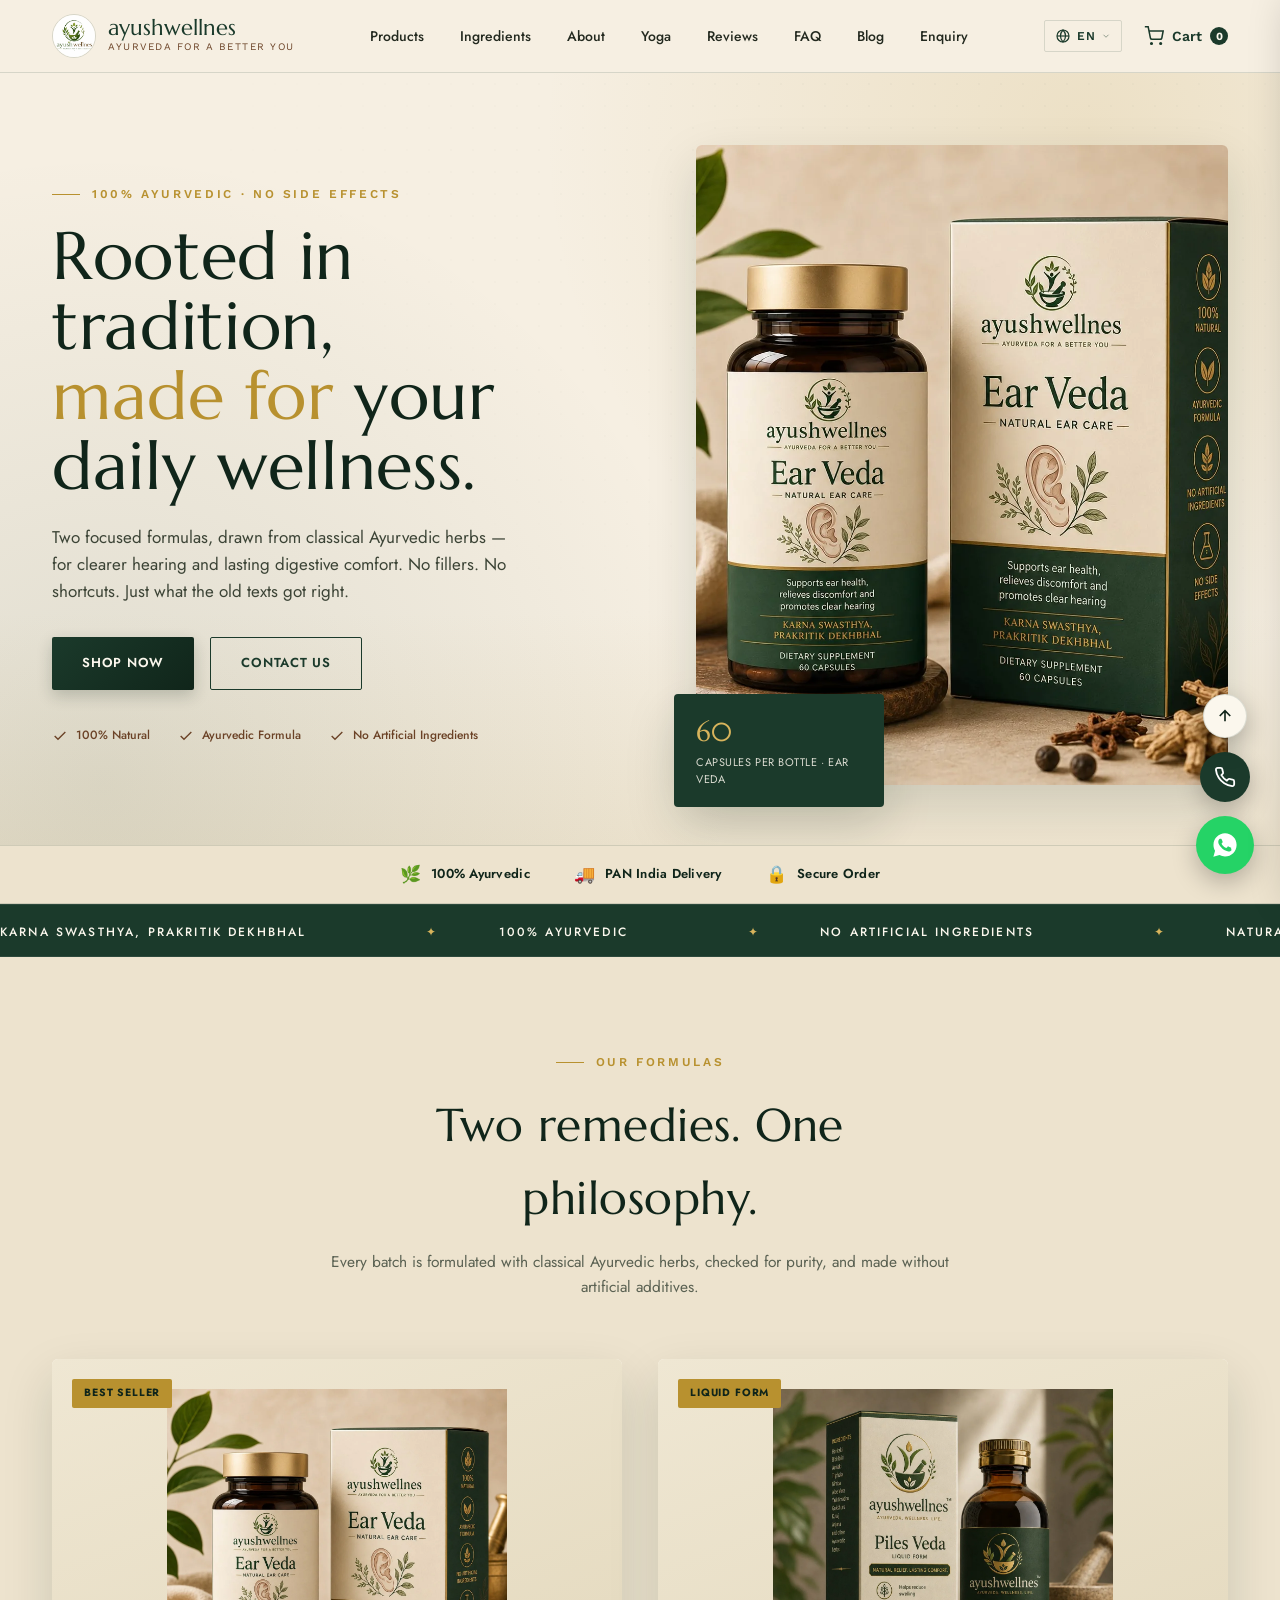
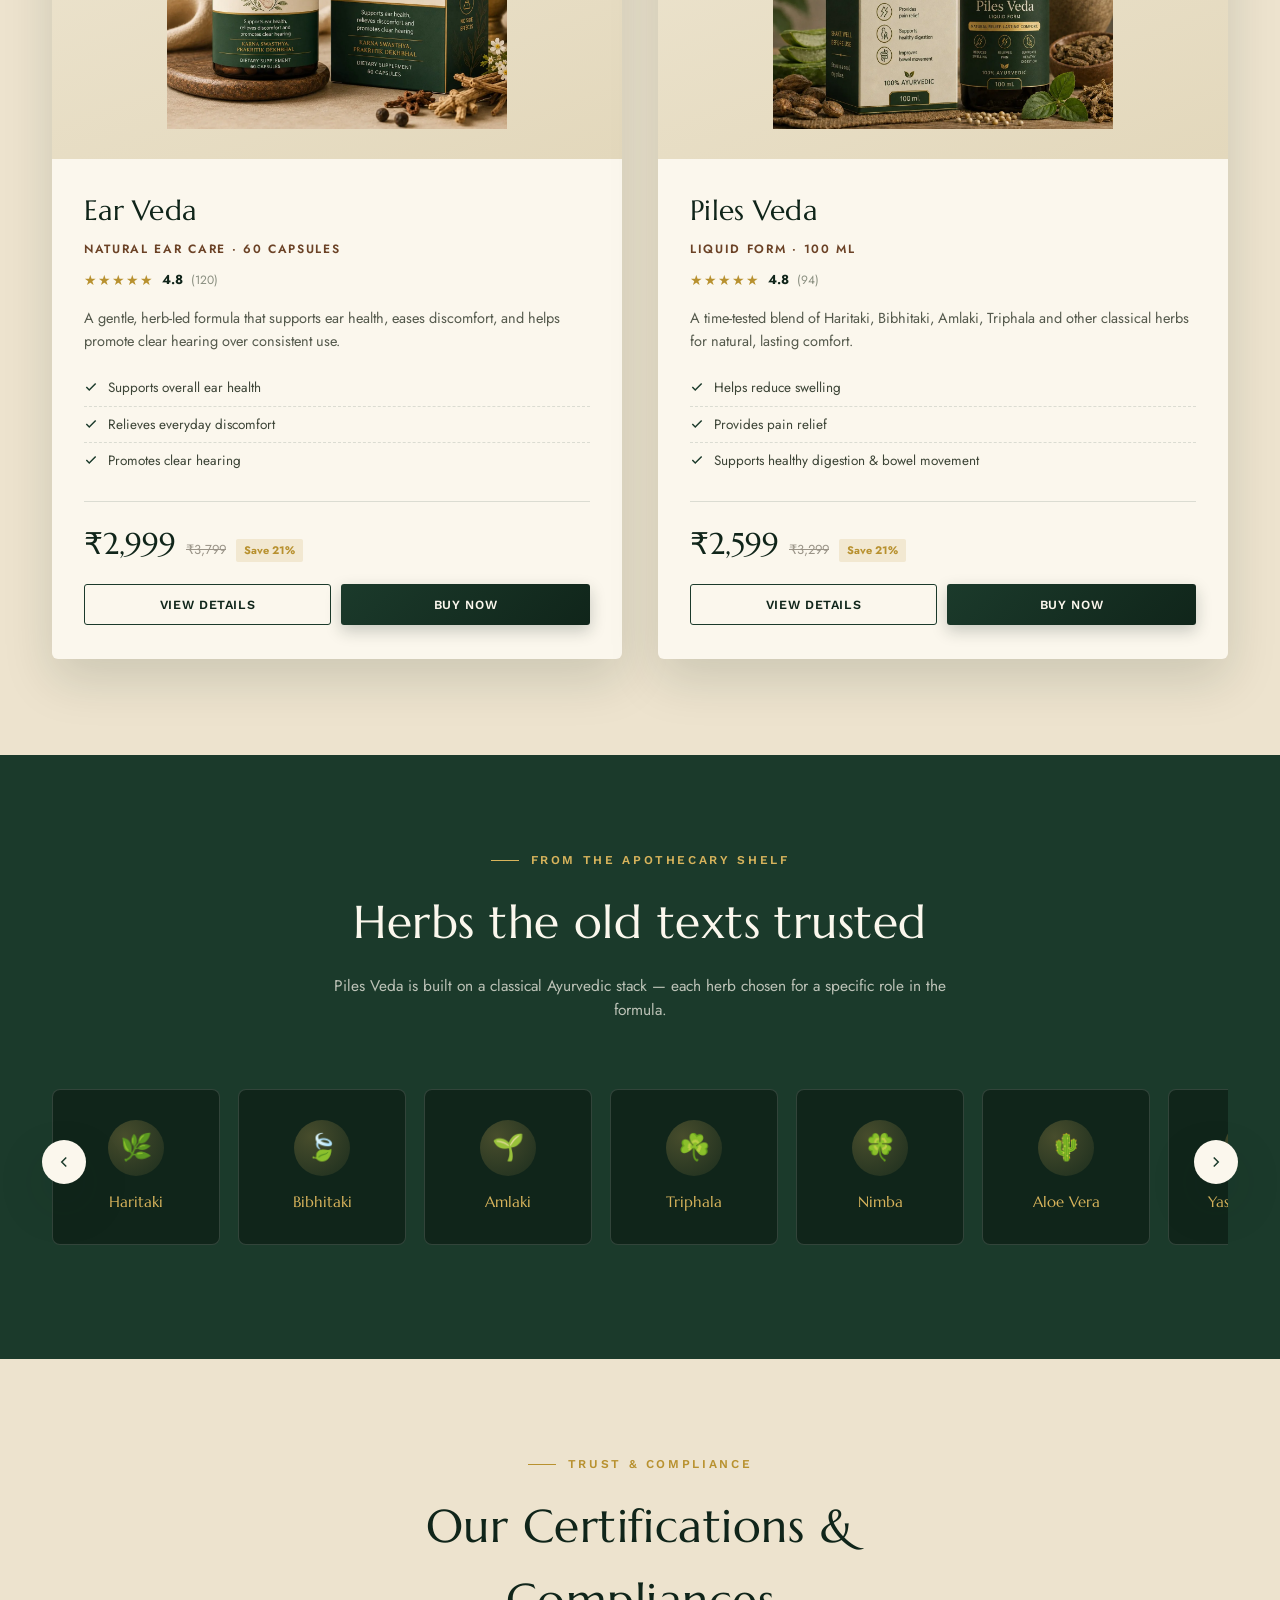
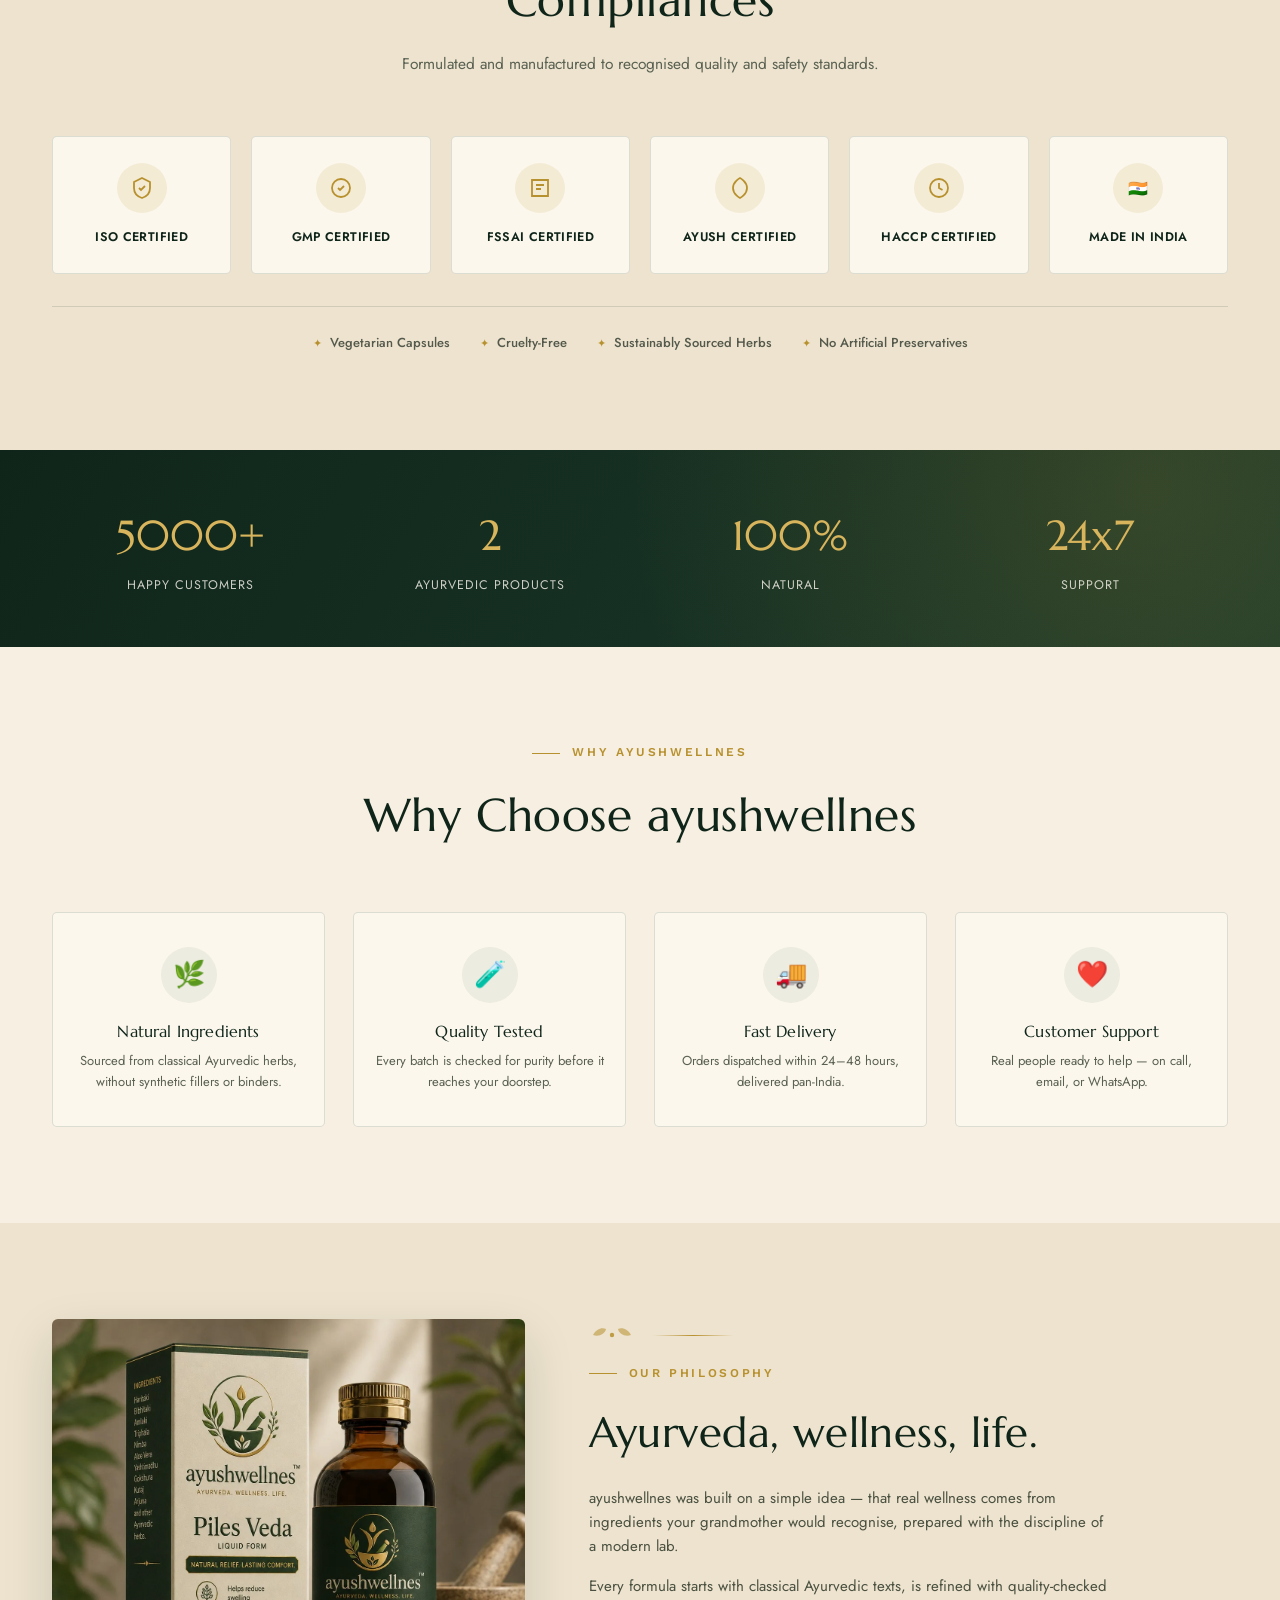
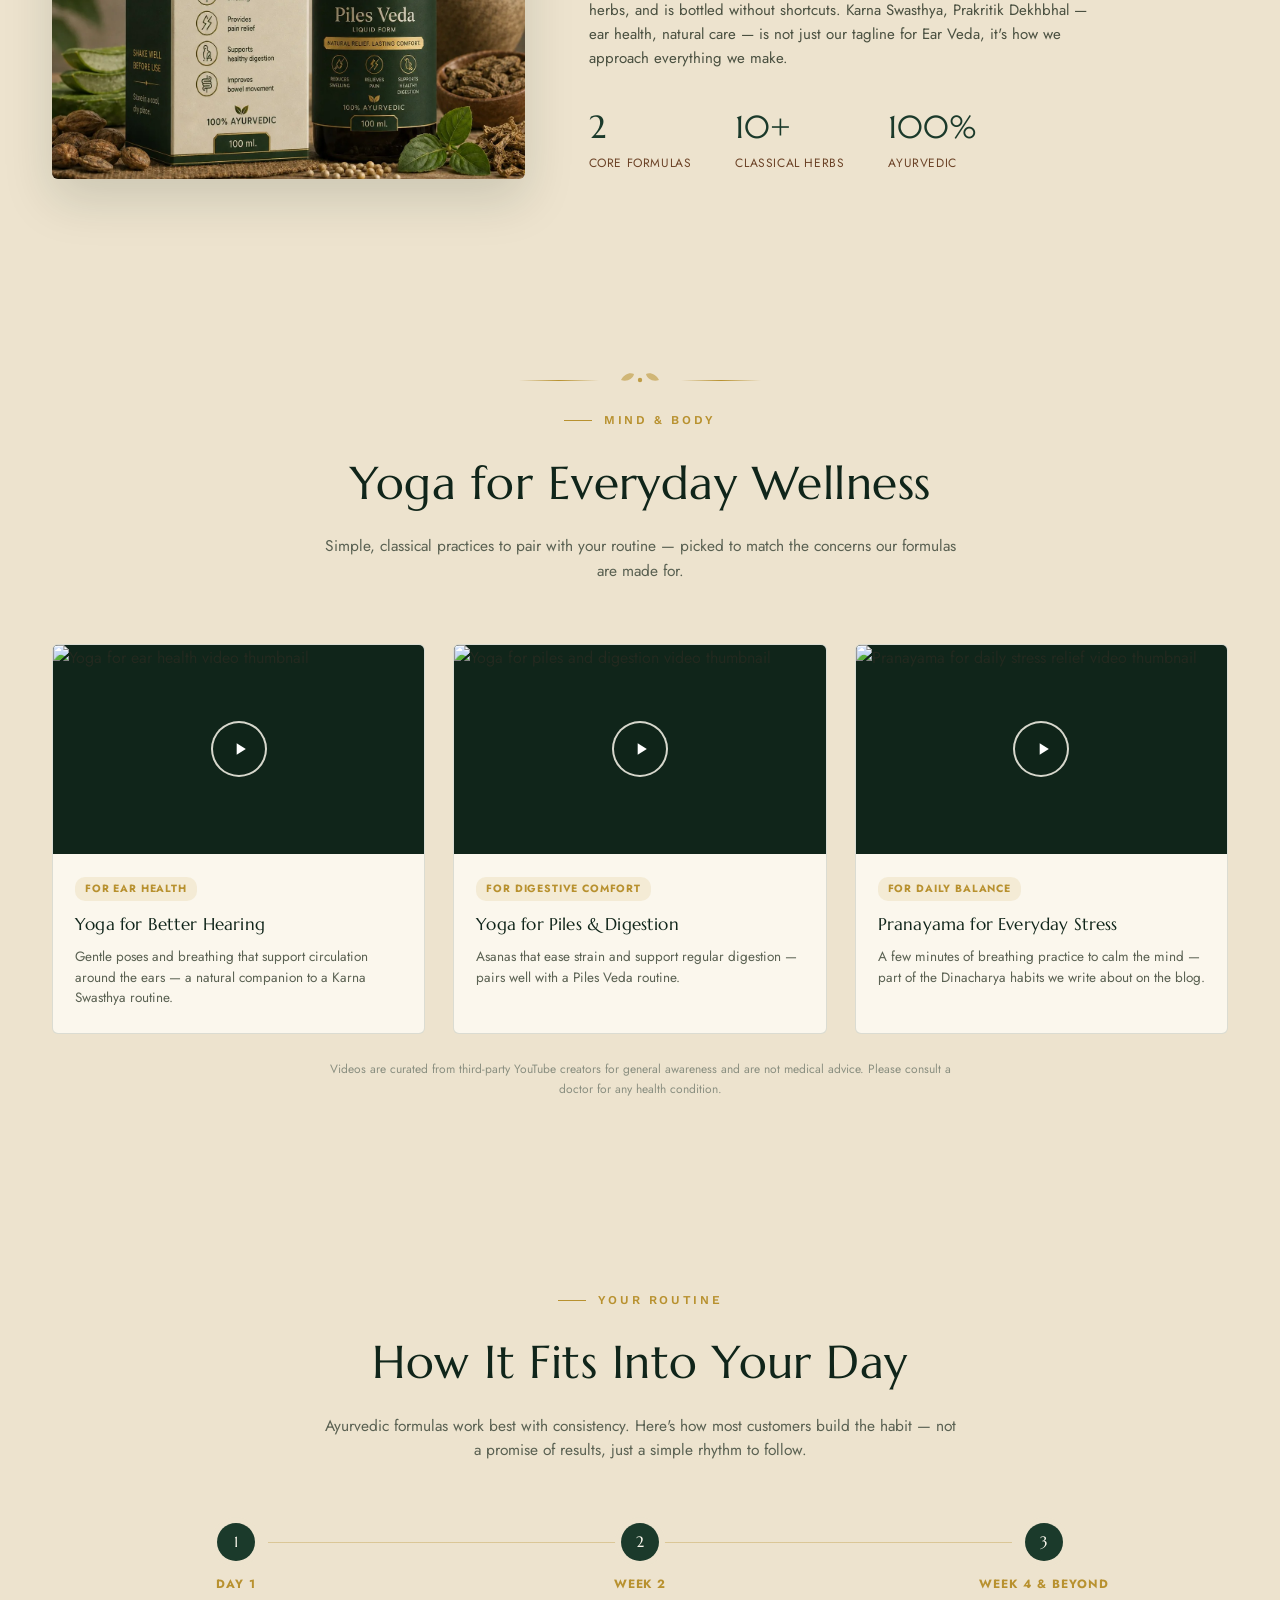
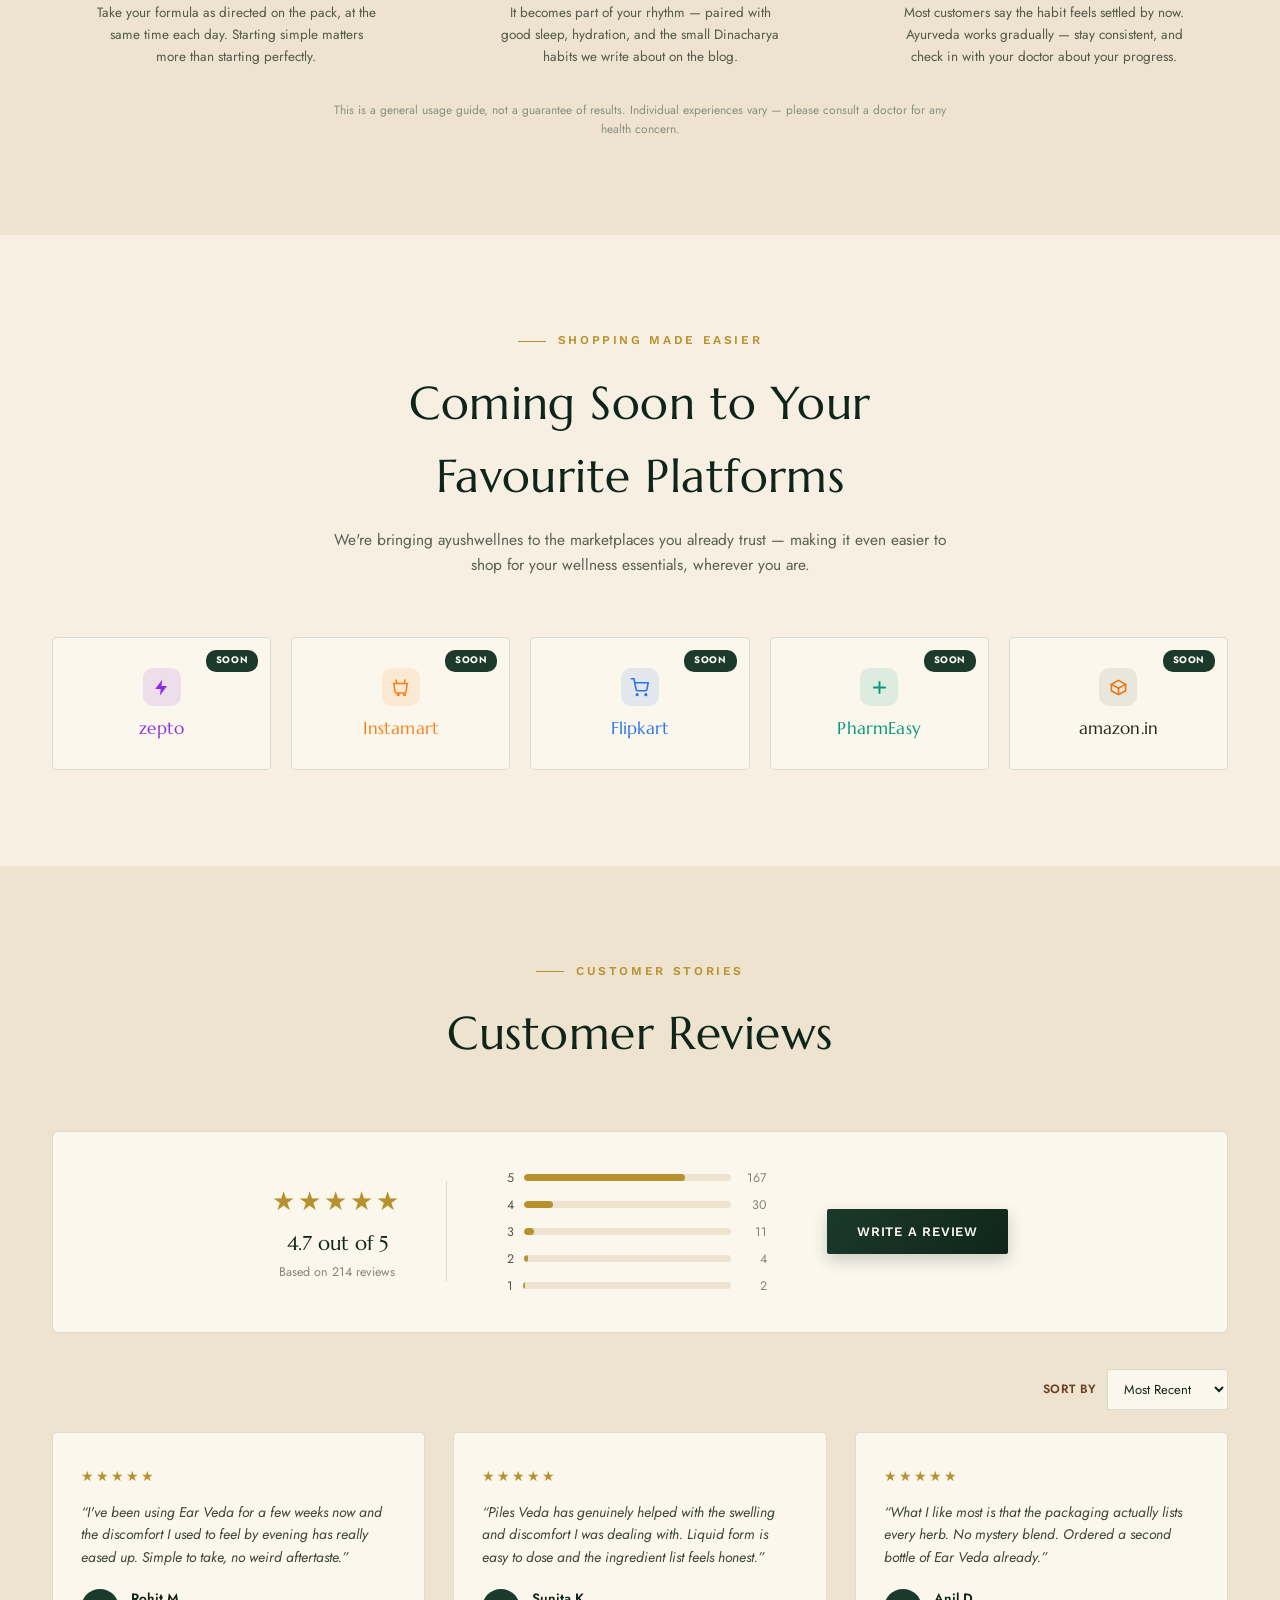
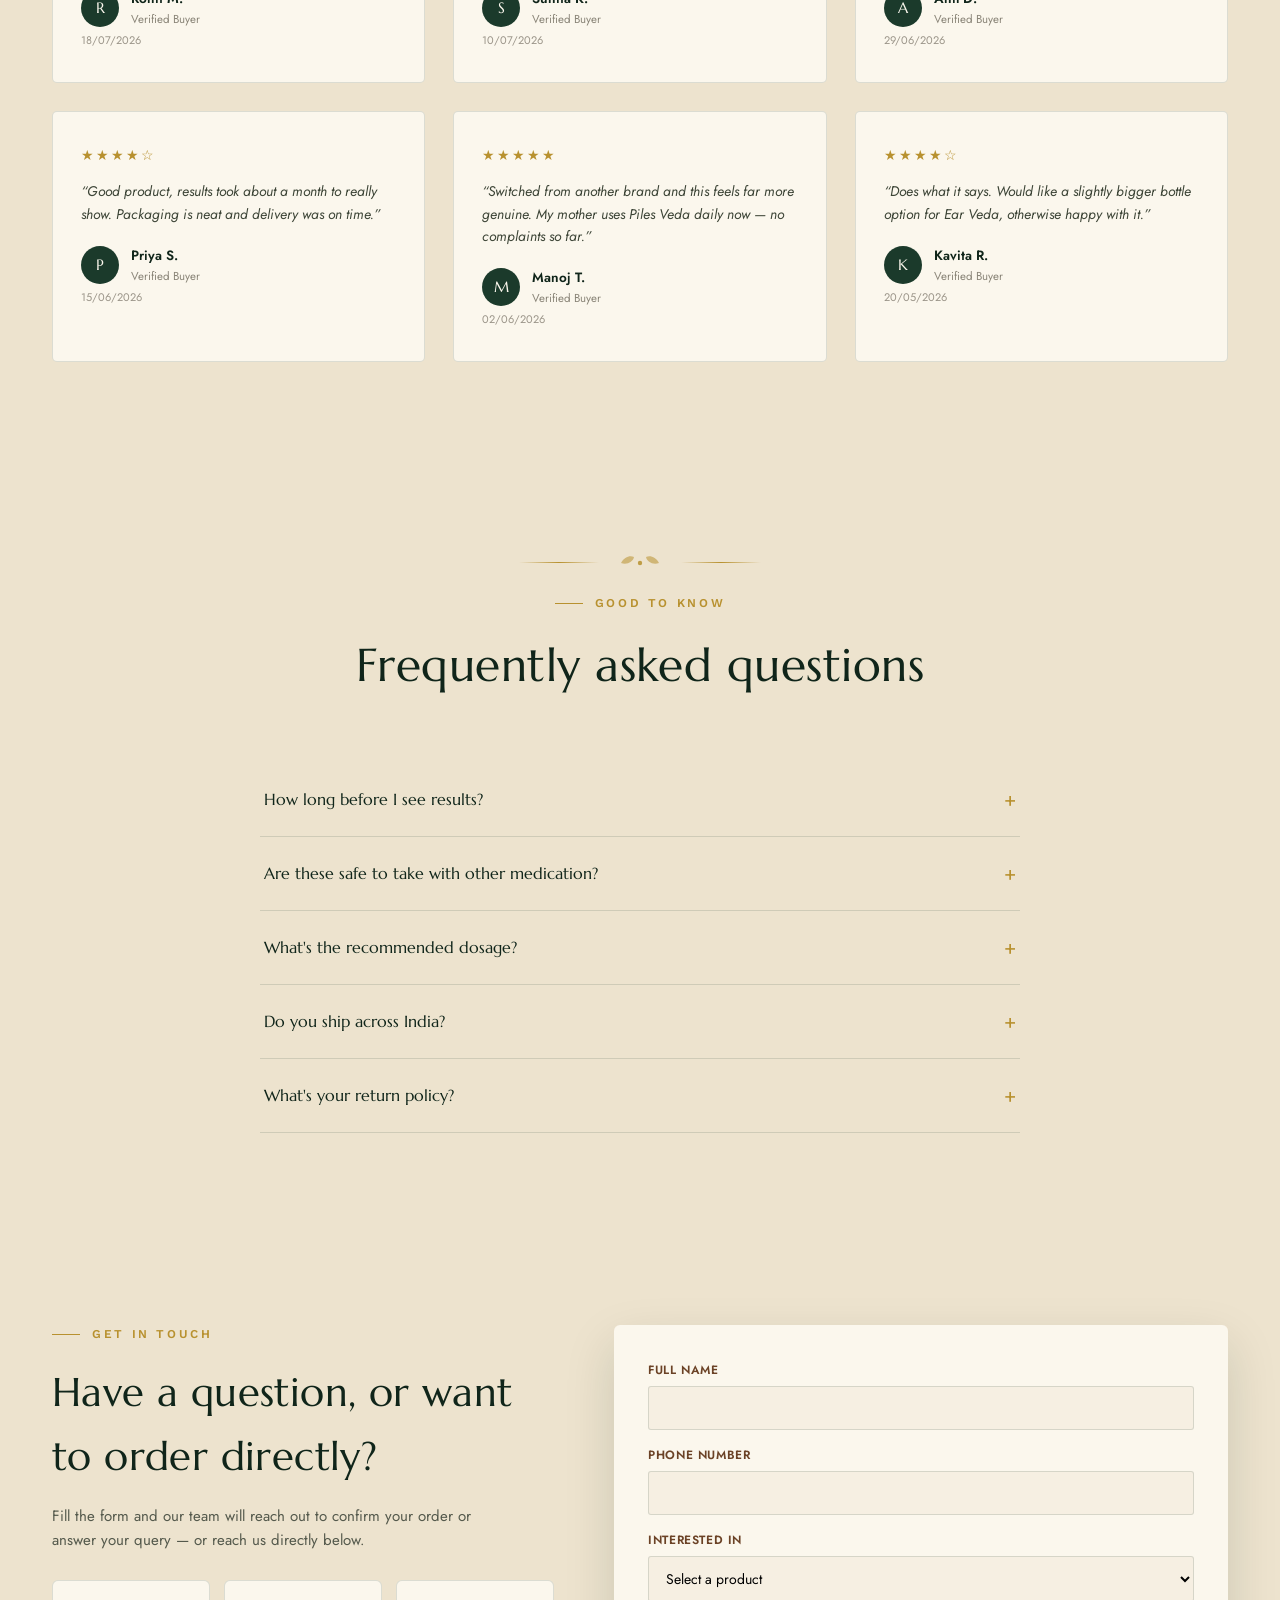
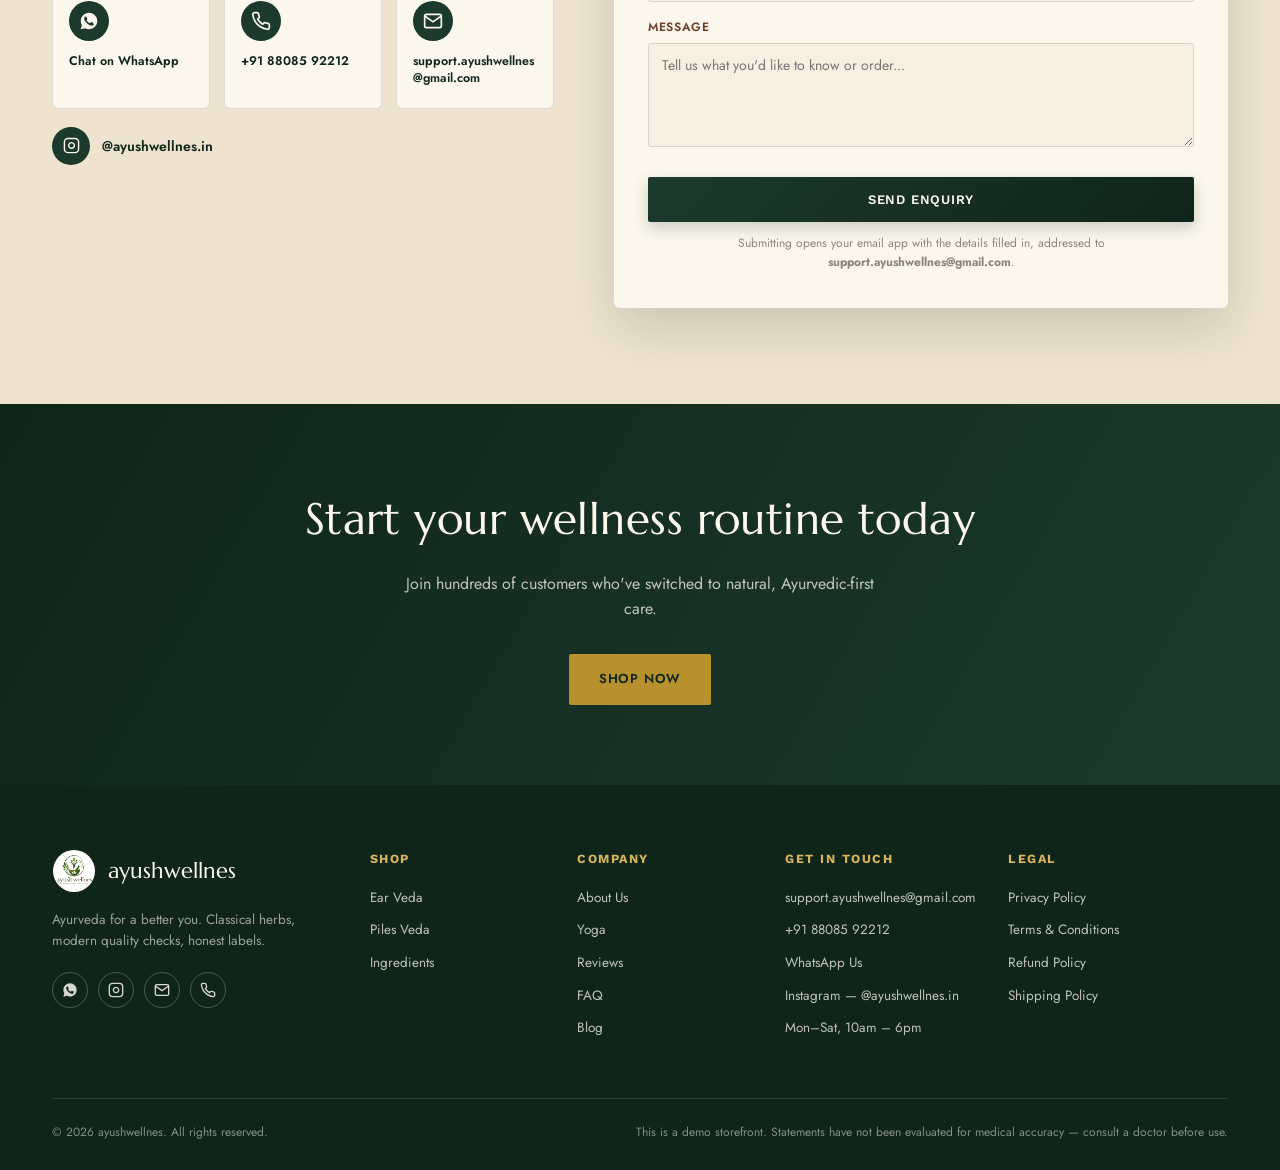
==== commit fbe9c988: "Add files via upload" ====
--- a/index.html
+++ b/index.html
@@ -12,109 +12,137 @@
 
 <link href="style.css" rel="stylesheet"/></head>
 <body>
+<div class="page-loader" id="pageLoader">
+<picture><source srcset="logo.webp" type="image/webp"/><img alt="ayushwellnes" src="logo.jpg"/></picture>
+<div class="loader-bar"><div class="loader-fill"></div></div>
+</div>
 <!-- ===== HEADER ===== -->
 <header>
 <div class="nav-inner">
 <a class="brand" href="#top">
-<img alt="ayushwellnes logo" src="logo.jpg"/>
+<picture><source srcset="logo.webp" type="image/webp"/><img alt="ayushwellnes logo" src="logo.jpg"/></picture>
 <div class="brand-text">
 <div class="name">ayushwellnes</div>
-<div class="tag">Ayurveda for a better you</div>
+<div class="tag" data-i18n="brand_tag">Ayurveda for a better you</div>
 </div>
 </a>
 <nav id="siteNav">
 <ul>
-<li><a href="#products">Products</a></li>
-<li><a href="#apothecary">Ingredients</a></li>
-<li><a href="#about">About</a></li>
-<li><a href="#testimonials">Reviews</a></li>
-<li><a href="#faq">FAQ</a></li>
-<li><a href="blog.html">Blog</a></li>
-<li><a href="#enquiry">Enquiry</a></li>
+<li><a data-i18n="nav_products" href="#products">Products</a></li>
+<li><a data-i18n="nav_ingredients" href="#apothecary">Ingredients</a></li>
+<li><a data-i18n="nav_about" href="#about">About</a></li>
+<li><a data-i18n="nav_yoga" href="#yoga">Yoga</a></li>
+<li><a data-i18n="nav_reviews" href="#testimonials">Reviews</a></li>
+<li><a data-i18n="nav_faq" href="#faq">FAQ</a></li>
+<li><a data-i18n="nav_blog" href="blog.html">Blog</a></li>
+<li><a data-i18n="nav_enquiry" href="#enquiry">Enquiry</a></li>
 </ul>
 </nav>
 <div class="nav-right">
-<button aria-label="Open cart" class="cart-btn" id="cartOpenBtn">
+<div class="lang-switcher" id="langSwitcher">
+<button aria-label="Change language" class="lang-btn" data-i18n-aria="aria_lang_toggle" id="langSwitcherBtn" type="button">
+<svg fill="none" height="16" stroke="currentColor" stroke-width="1.8" viewbox="0 0 24 24" width="16"><circle cx="12" cy="12" r="9"></circle><path d="M3 12h18"></path><path d="M12 3c2.5 2.6 3.8 5.7 3.8 9s-1.3 6.4-3.8 9c-2.5-2.6-3.8-5.7-3.8-9s1.3-6.4 3.8-9z"></path></svg>
+<span id="langNowLabel">EN</span>
+<svg class="lang-caret" fill="none" height="10" stroke="currentColor" stroke-width="2" viewbox="0 0 24 24" width="10"><path d="M6 9l6 6 6-6"></path></svg>
+</button>
+<div class="lang-menu" id="langMenu">
+<button class="lang-option active" data-lang="en" type="button">English</button>
+<button class="lang-option" data-lang="hi" type="button">हिंदी</button>
+</div>
+</div>
+<button aria-label="Open cart" class="cart-btn" data-i18n-aria="aria_cart_open" id="cartOpenBtn">
 <svg fill="none" height="20" stroke="currentColor" stroke-width="1.8" viewbox="0 0 24 24" width="20"><circle cx="9" cy="21" r="1"></circle><circle cx="20" cy="21" r="1"></circle><path d="M1 1h4l2.68 13.39a2 2 0 0 0 2 1.61h9.72a2 2 0 0 0 2-1.61L23 6H6"></path></svg>
-        Cart <span class="cart-count" id="cartCount">0</span>
+        <span data-i18n="cart_label">Cart</span> <span class="cart-count" id="cartCount">0</span>
 </button>
-<button aria-label="Toggle menu" class="menu-toggle" id="menuToggle">☰</button>
+<button aria-label="Toggle menu" class="menu-toggle" data-i18n-aria="aria_menu_toggle" id="menuToggle">☰</button>
 </div>
 </div>
 </header>
 <!-- ===== HERO ===== -->
 <section class="hero" id="top">
 <div class="wrap hero-grid">
-<div class="reveal in">
-<div class="eyebrow">100% Ayurvedic · No Side Effects</div>
-<h1>Rooted in tradition,<br/><em>made for</em> your daily wellness.</h1>
-<p class="lede">Two focused formulas, drawn from classical Ayurvedic herbs — for clearer hearing and lasting digestive comfort. No fillers. No shortcuts. Just what the old texts got right.</p>
+<div class="hero-copy">
+<div class="eyebrow" data-i18n="hero_eyebrow">100% Ayurvedic · No Side Effects</div>
+<h1 data-i18n="hero_h1">Rooted in tradition,<br/><em>made for</em> your daily wellness.</h1>
+<p class="lede" data-i18n="hero_lede">Two focused formulas, drawn from classical Ayurvedic herbs — for clearer hearing and lasting digestive comfort. No fillers. No shortcuts. Just what the old texts got right.</p>
 <div class="hero-cta">
-<a class="btn btn-primary" href="#products">Shop the Range</a>
-<a class="btn btn-outline" href="#apothecary">See the Herbs</a>
+<a class="btn btn-primary" data-i18n="hero_cta_shop" href="#products">Shop Now</a>
+<a class="btn btn-outline" data-i18n="hero_cta_contact" href="#enquiry">Contact Us</a>
 </div>
 <div class="hero-trust">
-<div><svg fill="none" stroke="currentColor" stroke-width="2" viewbox="0 0 24 24"><path d="M20 6L9 17l-5-5"></path></svg> 100% Natural</div>
-<div><svg fill="none" stroke="currentColor" stroke-width="2" viewbox="0 0 24 24"><path d="M20 6L9 17l-5-5"></path></svg> Ayurvedic Formula</div>
-<div><svg fill="none" stroke="currentColor" stroke-width="2" viewbox="0 0 24 24"><path d="M20 6L9 17l-5-5"></path></svg> No Artificial Ingredients</div>
-</div>
-</div>
-<div class="hero-visual reveal in">
+<div><svg fill="none" stroke="currentColor" stroke-width="2" viewbox="0 0 24 24"><path d="M20 6L9 17l-5-5"></path></svg> <span data-i18n="hero_trust_1">100% Natural</span></div>
+<div><svg fill="none" stroke="currentColor" stroke-width="2" viewbox="0 0 24 24"><path d="M20 6L9 17l-5-5"></path></svg> <span data-i18n="hero_trust_2">Ayurvedic Formula</span></div>
+<div><svg fill="none" stroke="currentColor" stroke-width="2" viewbox="0 0 24 24"><path d="M20 6L9 17l-5-5"></path></svg> <span data-i18n="hero_trust_3">No Artificial Ingredients</span></div>
+</div>
+</div>
+<div class="hero-visual">
 <div class="stack">
-<img alt="Ear Veda bottle and box" src="ear-veda.jpg"/>
+<picture><source srcset="ear-veda.webp" type="image/webp"/><img alt="Ear Veda bottle and box" src="ear-veda.jpg"/></picture>
 </div>
 <div class="hero-badge">
 <div class="num">60</div>
-<div class="lbl">Capsules per bottle · Ear Veda</div>
-</div>
-</div>
-</div>
-</section>
+<div class="lbl" data-i18n="hero_badge_lbl">Capsules per bottle · Ear Veda</div>
+</div>
+</div>
+</div>
+</section>
+<!-- ===== HERO TRUST BAND ===== -->
+<div class="hero-band">
+<div class="wrap hero-band-inner">
+<div class="hero-band-item"><span class="hb-ic">🌿</span> <span data-i18n="hero_band_1">100% Ayurvedic</span></div>
+<div class="hero-band-item"><span class="hb-ic">🚚</span> <span data-i18n="hero_band_2">PAN India Delivery</span></div>
+<div class="hero-band-item"><span class="hb-ic">🔒</span> <span data-i18n="hero_band_3">Secure Order</span></div>
+</div>
+</div>
 <!-- ===== STRIP ===== -->
 <div class="strip">
 <div class="strip-track">
-<span>Karna Swasthya, Prakritik Dekhbhal</span>
-<span>100% Ayurvedic</span>
-<span>No Artificial Ingredients</span>
-<span>Natural Relief. Lasting Comfort.</span>
-<span>Karna Swasthya, Prakritik Dekhbhal</span>
-<span>100% Ayurvedic</span>
-<span>No Artificial Ingredients</span>
-<span>Natural Relief. Lasting Comfort.</span>
+<span data-i18n="strip_1">Karna Swasthya, Prakritik Dekhbhal</span>
+<span data-i18n="strip_2">100% Ayurvedic</span>
+<span data-i18n="strip_3">No Artificial Ingredients</span>
+<span data-i18n="strip_4">Natural Relief. Lasting Comfort.</span>
+<span data-i18n="strip_1">Karna Swasthya, Prakritik Dekhbhal</span>
+<span data-i18n="strip_2">100% Ayurvedic</span>
+<span data-i18n="strip_3">No Artificial Ingredients</span>
+<span data-i18n="strip_4">Natural Relief. Lasting Comfort.</span>
 </div>
 </div>
 <!-- ===== PRODUCTS ===== -->
 <section class="section products" id="products">
 <div class="wrap">
 <div class="section-head reveal">
-<div class="eyebrow" style="justify-content:center;">Our Formulas</div>
-<h2>Two remedies. One philosophy.</h2>
-<p>Every batch is formulated with classical Ayurvedic herbs, checked for purity, and made without artificial additives.</p>
+<div class="eyebrow" data-i18n="products_eyebrow" style="justify-content:center;">Our Formulas</div>
+<h2 data-i18n="products_h2">Two remedies. One philosophy.</h2>
+<p data-i18n="products_p">Every batch is formulated with classical Ayurvedic herbs, checked for purity, and made without artificial additives.</p>
 </div>
 <div class="product-grid">
 <!-- Ear Veda -->
 <div class="product-card reveal">
 <div class="product-media">
-<span class="product-tag">Best Seller</span>
-<img alt="Ear Veda capsules and box" src="ear-veda.jpg"/>
+<span class="product-tag" data-i18n="tag_bestseller">Best Seller</span>
+<picture><source srcset="ear-veda.webp" type="image/webp"/><img alt="Ear Veda capsules and box" loading="lazy" src="ear-veda.jpg"/></picture>
 </div>
 <div class="product-body">
 <h3>Ear Veda</h3>
-<div class="sub">Natural Ear Care · 60 Capsules</div>
-<p class="desc">A gentle, herb-led formula that supports ear health, eases discomfort, and helps promote clear hearing over consistent use.</p>
+<div class="sub" data-i18n="earveda_sub">Natural Ear Care · 60 Capsules</div>
+<div class="rating-row"><span class="stars-sm">★★★★★</span> <span class="rating-num">4.8</span> <span class="rating-count">(120)</span></div>
+<p class="desc" data-i18n="earveda_desc">A gentle, herb-led formula that supports ear health, eases discomfort, and helps promote clear hearing over consistent use.</p>
 <ul class="benefit-list">
-<li><svg fill="none" stroke="currentColor" stroke-width="2.5" viewbox="0 0 24 24"><path d="M20 6L9 17l-5-5"></path></svg> Supports overall ear health</li>
-<li><svg fill="none" stroke="currentColor" stroke-width="2.5" viewbox="0 0 24 24"><path d="M20 6L9 17l-5-5"></path></svg> Relieves everyday discomfort</li>
-<li><svg fill="none" stroke="currentColor" stroke-width="2.5" viewbox="0 0 24 24"><path d="M20 6L9 17l-5-5"></path></svg> Promotes clear hearing</li>
+<li><svg fill="none" stroke="currentColor" stroke-width="2.5" viewbox="0 0 24 24"><path d="M20 6L9 17l-5-5"></path></svg> <span data-i18n="earveda_benefit1">Supports overall ear health</span></li>
+<li><svg fill="none" stroke="currentColor" stroke-width="2.5" viewbox="0 0 24 24"><path d="M20 6L9 17l-5-5"></path></svg> <span data-i18n="earveda_benefit2">Relieves everyday discomfort</span></li>
+<li><svg fill="none" stroke="currentColor" stroke-width="2.5" viewbox="0 0 24 24"><path d="M20 6L9 17l-5-5"></path></svg> <span data-i18n="earveda_benefit3">Promotes clear hearing</span></li>
 </ul>
 <div class="price-row">
 <div class="price">
 <span class="amt">₹2,999</span>
 <span class="mrp">₹3,799</span>
-<span class="save">Save 21%</span>
-</div>
-<button class="add-btn" data-id="ear-veda" data-img="ear-veda.jpg" data-name="Ear Veda" data-price="2999">
-              Add to Cart
+<span class="save" data-i18n="save_21">Save 21%</span>
+</div>
+</div>
+<div class="product-actions">
+<button class="view-details-btn" data-i18n="view_details_btn" data-product="ear-veda" type="button">View Details</button>
+<button class="add-btn" data-i18n="addtocart_btn" data-id="ear-veda" data-img="ear-veda.jpg" data-name="Ear Veda" data-price="2999">
+              Buy Now
             </button>
 </div>
 </div>
@@ -122,26 +150,30 @@
 <!-- Piles Veda -->
 <div class="product-card reveal">
 <div class="product-media">
-<span class="product-tag">Liquid Form</span>
-<img alt="Piles Veda liquid bottle and box" src="piles-veda.jpg"/>
+<span class="product-tag" data-i18n="tag_liquidform">Liquid Form</span>
+<picture><source srcset="piles-veda.webp" type="image/webp"/><img alt="Piles Veda liquid bottle and box" loading="lazy" src="piles-veda.jpg"/></picture>
 </div>
 <div class="product-body">
 <h3>Piles Veda</h3>
-<div class="sub">Liquid Form · 100 ml</div>
-<p class="desc">A time-tested blend of Haritaki, Bibhitaki, Amlaki, Triphala and other classical herbs for natural, lasting comfort.</p>
+<div class="sub" data-i18n="pilesveda_sub">Liquid Form · 100 ml</div>
+<div class="rating-row"><span class="stars-sm">★★★★★</span> <span class="rating-num">4.8</span> <span class="rating-count">(94)</span></div>
+<p class="desc" data-i18n="pilesveda_desc">A time-tested blend of Haritaki, Bibhitaki, Amlaki, Triphala and other classical herbs for natural, lasting comfort.</p>
 <ul class="benefit-list">
-<li><svg fill="none" stroke="currentColor" stroke-width="2.5" viewbox="0 0 24 24"><path d="M20 6L9 17l-5-5"></path></svg> Helps reduce swelling</li>
-<li><svg fill="none" stroke="currentColor" stroke-width="2.5" viewbox="0 0 24 24"><path d="M20 6L9 17l-5-5"></path></svg> Provides pain relief</li>
-<li><svg fill="none" stroke="currentColor" stroke-width="2.5" viewbox="0 0 24 24"><path d="M20 6L9 17l-5-5"></path></svg> Supports healthy digestion &amp; bowel movement</li>
+<li><svg fill="none" stroke="currentColor" stroke-width="2.5" viewbox="0 0 24 24"><path d="M20 6L9 17l-5-5"></path></svg> <span data-i18n="pilesveda_benefit1">Helps reduce swelling</span></li>
+<li><svg fill="none" stroke="currentColor" stroke-width="2.5" viewbox="0 0 24 24"><path d="M20 6L9 17l-5-5"></path></svg> <span data-i18n="pilesveda_benefit2">Provides pain relief</span></li>
+<li><svg fill="none" stroke="currentColor" stroke-width="2.5" viewbox="0 0 24 24"><path d="M20 6L9 17l-5-5"></path></svg> <span data-i18n="pilesveda_benefit3">Supports healthy digestion &amp; bowel movement</span></li>
 </ul>
 <div class="price-row">
 <div class="price">
 <span class="amt">₹2,599</span>
 <span class="mrp">₹3,299</span>
-<span class="save">Save 21%</span>
-</div>
-<button class="add-btn" data-id="piles-veda" data-img="piles-veda.jpg" data-name="Piles Veda" data-price="2599">
-              Add to Cart
+<span class="save" data-i18n="save_21">Save 21%</span>
+</div>
+</div>
+<div class="product-actions">
+<button class="view-details-btn" data-i18n="view_details_btn" data-product="piles-veda" type="button">View Details</button>
+<button class="add-btn" data-i18n="addtocart_btn" data-id="piles-veda" data-img="piles-veda.jpg" data-name="Piles Veda" data-price="2599">
+              Buy Now
             </button>
 </div>
 </div>
@@ -153,27 +185,27 @@
 <section class="section apothecary" id="apothecary">
 <div class="wrap">
 <div class="section-head reveal">
-<div class="eyebrow" style="justify-content:center;">From the Apothecary Shelf</div>
-<h2>Herbs the old texts trusted</h2>
-<p>Piles Veda is built on a classical Ayurvedic stack — each herb chosen for a specific role in the formula.</p>
+<div class="eyebrow" data-i18n="apothecary_eyebrow" style="justify-content:center;">From the Apothecary Shelf</div>
+<h2 data-i18n="apothecary_h2">Herbs the old texts trusted</h2>
+<p data-i18n="apothecary_p">Piles Veda is built on a classical Ayurvedic stack — each herb chosen for a specific role in the formula.</p>
 </div>
 <div class="herb-carousel reveal">
-<button aria-label="Scroll left" class="herb-arrow prev" id="herbPrev"><svg fill="none" stroke="currentColor" stroke-width="2" viewbox="0 0 24 24"><path d="M15 18l-6-6 6-6"></path></svg></button>
+<button aria-label="Scroll left" class="herb-arrow prev" data-i18n-aria="aria_herb_prev" id="herbPrev"><svg fill="none" stroke="currentColor" stroke-width="2" viewbox="0 0 24 24"><path d="M15 18l-6-6 6-6"></path></svg></button>
 <div class="herb-track" id="herbTrack">
-<div class="herb-card"><div class="glyph">🌿</div><div class="n">Haritaki</div></div>
-<div class="herb-card"><div class="glyph">🍃</div><div class="n">Bibhitaki</div></div>
-<div class="herb-card"><div class="glyph">🌱</div><div class="n">Amlaki</div></div>
-<div class="herb-card"><div class="glyph">☘️</div><div class="n">Triphala</div></div>
-<div class="herb-card"><div class="glyph">🍀</div><div class="n">Nimba</div></div>
-<div class="herb-card"><div class="glyph">🌵</div><div class="n">Aloe Vera</div></div>
-<div class="herb-card"><div class="glyph">🌾</div><div class="n">Yashtimadhu</div></div>
-<div class="herb-card"><div class="glyph">🌼</div><div class="n">Gokshura</div></div>
-<div class="herb-card"><div class="glyph">🍂</div><div class="n">Kutaj</div></div>
-<div class="herb-card"><div class="glyph">🌳</div><div class="n">Arjuna</div></div>
-<div class="herb-card"><div class="glyph">🫘</div><div class="n">Black Pepper</div></div>
-<div class="herb-card"><div class="glyph">✨</div><div class="n">&amp; more herbs</div></div>
-</div>
-<button aria-label="Scroll right" class="herb-arrow next" id="herbNext"><svg fill="none" stroke="currentColor" stroke-width="2" viewbox="0 0 24 24"><path d="M9 18l6-6-6-6"></path></svg></button>
+<div class="herb-card"><div class="glyph">🌿</div><div class="n" data-i18n="herb_haritaki">Haritaki</div></div>
+<div class="herb-card"><div class="glyph">🍃</div><div class="n" data-i18n="herb_bibhitaki">Bibhitaki</div></div>
+<div class="herb-card"><div class="glyph">🌱</div><div class="n" data-i18n="herb_amlaki">Amlaki</div></div>
+<div class="herb-card"><div class="glyph">☘️</div><div class="n" data-i18n="herb_triphala">Triphala</div></div>
+<div class="herb-card"><div class="glyph">🍀</div><div class="n" data-i18n="herb_nimba">Nimba</div></div>
+<div class="herb-card"><div class="glyph">🌵</div><div class="n" data-i18n="herb_aloevera">Aloe Vera</div></div>
+<div class="herb-card"><div class="glyph">🌾</div><div class="n" data-i18n="herb_yashtimadhu">Yashtimadhu</div></div>
+<div class="herb-card"><div class="glyph">🌼</div><div class="n" data-i18n="herb_gokshura">Gokshura</div></div>
+<div class="herb-card"><div class="glyph">🍂</div><div class="n" data-i18n="herb_kutaj">Kutaj</div></div>
+<div class="herb-card"><div class="glyph">🌳</div><div class="n" data-i18n="herb_arjuna">Arjuna</div></div>
+<div class="herb-card"><div class="glyph">🫘</div><div class="n" data-i18n="herb_blackpepper">Black Pepper</div></div>
+<div class="herb-card"><div class="glyph">✨</div><div class="n" data-i18n="herb_more">&amp; more herbs</div></div>
+</div>
+<button aria-label="Scroll right" class="herb-arrow next" data-i18n-aria="aria_herb_next" id="herbNext"><svg fill="none" stroke="currentColor" stroke-width="2" viewbox="0 0 24 24"><path d="M9 18l6-6-6-6"></path></svg></button>
 </div>
 </div>
 </section>
@@ -181,63 +213,80 @@
 <section class="section certifications">
 <div class="wrap">
 <div class="section-head reveal">
-<div class="eyebrow" style="justify-content:center;">Trust &amp; Compliance</div>
-<h2>Our Certifications &amp; Compliances</h2>
-<p>Formulated and manufactured to recognised quality and safety standards.</p>
+<div class="eyebrow" data-i18n="cert_eyebrow" style="justify-content:center;">Trust &amp; Compliance</div>
+<h2 data-i18n="cert_h2">Our Certifications &amp; Compliances</h2>
+<p data-i18n="cert_p">Formulated and manufactured to recognised quality and safety standards.</p>
 </div>
 <div class="cert-grid reveal">
 <div class="cert-card">
 <div class="ic"><svg fill="none" height="24" stroke="currentColor" stroke-width="1.8" viewbox="0 0 24 24" width="24"><path d="M12 2l8 4v6c0 5-3.5 8.5-8 10-4.5-1.5-8-5-8-10V6l8-4z"></path><path d="M9 12l2 2 4-4"></path></svg></div>
-<div class="lbl">ISO Certified</div>
+<div class="lbl" data-i18n="cert_iso">ISO Certified</div>
 </div>
 <div class="cert-card">
 <div class="ic"><svg fill="none" height="24" stroke="currentColor" stroke-width="1.8" viewbox="0 0 24 24" width="24"><circle cx="12" cy="12" r="9"></circle><path d="M9 12l2 2 4-4"></path></svg></div>
-<div class="lbl">GMP Certified</div>
+<div class="lbl" data-i18n="cert_gmp">GMP Certified</div>
 </div>
 <div class="cert-card">
 <div class="ic"><svg fill="none" height="24" stroke="currentColor" stroke-width="1.8" viewbox="0 0 24 24" width="24"><path d="M4 4h16v16H4z"></path><path d="M8 9h8M8 13h5"></path></svg></div>
-<div class="lbl">FSSAI Certified</div>
+<div class="lbl" data-i18n="cert_fssai">FSSAI Certified</div>
 </div>
 <div class="cert-card">
 <div class="ic"><svg fill="none" height="24" stroke="currentColor" stroke-width="1.8" viewbox="0 0 24 24" width="24"><path d="M12 2s7 3.5 7 10-7 10-7 10-7-3.5-7-10 7-10 7-10z"></path></svg></div>
-<div class="lbl">AYUSH Certified</div>
+<div class="lbl" data-i18n="cert_ayush">AYUSH Certified</div>
 </div>
 <div class="cert-card">
 <div class="ic"><svg fill="none" height="24" stroke="currentColor" stroke-width="1.8" viewbox="0 0 24 24" width="24"><circle cx="12" cy="12" r="9"></circle><path d="M12 7v5l3.5 2"></path></svg></div>
-<div class="lbl">HACCP Certified</div>
+<div class="lbl" data-i18n="cert_haccp">HACCP Certified</div>
+</div>
+<div class="cert-card">
+<div class="ic emoji-ic">🇮🇳</div>
+<div class="lbl" data-i18n="cert_madeinindia">Made in India</div>
 </div>
 </div>
 <div class="cert-tags reveal">
-<span>Vegetarian Capsules</span>
-<span>Cruelty-Free</span>
-<span>Sustainably Sourced Herbs</span>
-<span>No Artificial Preservatives</span>
-</div>
-</div>
-</section>
-<!-- ===== TRUST BADGES ===== -->
+<span data-i18n="cert_tag1">Vegetarian Capsules</span>
+<span data-i18n="cert_tag2">Cruelty-Free</span>
+<span data-i18n="cert_tag3">Sustainably Sourced Herbs</span>
+<span data-i18n="cert_tag4">No Artificial Preservatives</span>
+</div>
+</div>
+</section>
+<!-- ===== NUMBERS / STATS BAND ===== -->
+<section class="stats-band">
+<div class="wrap stats-grid">
+<div class="stat-block"><div class="stat-num">5000+</div><div class="stat-lbl" data-i18n="stats_1_lbl">Happy Customers</div></div>
+<div class="stat-block"><div class="stat-num">2</div><div class="stat-lbl" data-i18n="stats_2_lbl">Ayurvedic Products</div></div>
+<div class="stat-block"><div class="stat-num">100%</div><div class="stat-lbl" data-i18n="stats_3_lbl">Natural</div></div>
+<div class="stat-block"><div class="stat-num">24x7</div><div class="stat-lbl" data-i18n="stats_4_lbl">Support</div></div>
+</div>
+</section>
+<!-- ===== WHY CHOOSE US ===== -->
 <section class="section badges">
 <div class="wrap">
+<div class="section-head reveal">
+<div class="eyebrow" data-i18n="whyus_eyebrow" style="justify-content:center;">Why ayushwellnes</div>
+<h2 data-i18n="whyus_h2">Why Choose ayushwellnes</h2>
+</div>
 <div class="badge-grid">
 <div class="badge-card reveal">
-<div class="ic"><svg fill="none" height="26" stroke="currentColor" stroke-width="1.8" viewbox="0 0 24 24" width="26"><path d="M12 2s7 3.5 7 10-7 10-7 10-7-3.5-7-10 7-10 7-10z"></path></svg></div>
-<h4>100% Natural</h4>
-<p>No synthetic fillers or binders — only Ayurvedic ingredients.</p>
+<div class="ic emoji-ic">🌿</div>
+<h4 data-i18n="badge1_h4">Natural Ingredients</h4>
+<p data-i18n="badge1_p">Sourced from classical Ayurvedic herbs, without synthetic fillers or binders.</p>
 </div>
 <div class="badge-card reveal">
-<div class="ic"><svg fill="none" height="26" stroke="currentColor" stroke-width="1.8" viewbox="0 0 24 24" width="26"><path d="M3 12l2-2 4 4 10-10 2 2-12 12z"></path></svg></div>
-<h4>Ayurvedic Formula</h4>
-<p>Formulated using time-tested classical combinations.</p>
+<div class="ic emoji-ic">🧪</div>
+<h4 data-i18n="badge2_h4">Quality Tested</h4>
+<p data-i18n="badge2_p">Every batch is checked for purity before it reaches your doorstep.</p>
 </div>
 <div class="badge-card reveal">
-<div class="ic"><svg fill="none" height="26" stroke="currentColor" stroke-width="1.8" viewbox="0 0 24 24" width="26"><circle cx="12" cy="12" r="9"></circle><path d="M9 12l2 2 4-4"></path></svg></div>
-<h4>No Artificial Ingredients</h4>
-<p>Free from artificial colours, flavours, and preservatives.</p>
+<div class="ic emoji-ic">🚚</div>
+<h4 data-i18n="badge3_h4">Fast Delivery</h4>
+<p data-i18n="badge3_p">Orders dispatched within 24–48 hours, delivered pan-India.</p>
 </div>
 <div class="badge-card reveal">
-<div class="ic"><svg fill="none" height="26" stroke="currentColor" stroke-width="1.8" viewbox="0 0 24 24" width="26"><path d="M12 22s8-4 8-10V5l-8-3-8 3v7c0 6 8 10 8 10z"></path></svg></div>
-<h4>No Side Effects</h4>
-<p>Gentle on the body when used as directed.</p>
+<div class="ic emoji-ic">❤️</div>
+<h4 data-i18n="badge4_h4">Customer Support</h4>
+<p data-i18n="badge4_p">Real people ready to help — on call, email, or WhatsApp.</p>
 </div>
 </div>
 </div>
@@ -246,60 +295,136 @@
 <section class="section about" id="about">
 <div class="wrap about-grid">
 <div class="about-visual reveal">
-<img alt="Piles Veda bottle with natural ingredients" src="piles-veda.jpg"/>
+<picture><source srcset="piles-veda.webp" type="image/webp"/><img alt="Piles Veda bottle with natural ingredients" loading="lazy" src="piles-veda.jpg"/></picture>
 </div>
 <div class="about-text reveal">
-<div class="eyebrow">Our Philosophy</div>
-<h2>Ayurveda, wellness, life.</h2>
-<p>ayushwellnes was built on a simple idea — that real wellness comes from ingredients your grandmother would recognise, prepared with the discipline of a modern lab.</p>
-<p>Every formula starts with classical Ayurvedic texts, is refined with quality-checked herbs, and is bottled without shortcuts. Karna Swasthya, Prakritik Dekhbhal — ear health, natural care — is not just our tagline for Ear Veda, it's how we approach everything we make.</p>
+<div class="leaf-divider left" aria-hidden="true"><svg viewbox="0 0 46 18" xmlns="http://www.w3.org/2000/svg"><path d="M4 9c3-6 9-8 13-6-1 5-7 8-13 6z" fill="var(--gold)" opacity="0.65"></path><circle cx="23" cy="9" fill="var(--gold)" r="2.2"></circle><path d="M42 9c-3-6-9-8-13-6 1 5 7 8 13 6z" fill="var(--gold)" opacity="0.65"></path></svg><span class="rule"></span></div>
+<div class="eyebrow" data-i18n="about_eyebrow">Our Philosophy</div>
+<h2 data-i18n="about_h2">Ayurveda, wellness, life.</h2>
+<p data-i18n="about_p1">ayushwellnes was built on a simple idea — that real wellness comes from ingredients your grandmother would recognise, prepared with the discipline of a modern lab.</p>
+<p data-i18n="about_p2">Every formula starts with classical Ayurvedic texts, is refined with quality-checked herbs, and is bottled without shortcuts. Karna Swasthya, Prakritik Dekhbhal — ear health, natural care — is not just our tagline for Ear Veda, it's how we approach everything we make.</p>
 <div class="stat-row">
-<div class="stat"><div class="num">2</div><div class="lbl">Core Formulas</div></div>
-<div class="stat"><div class="num">10+</div><div class="lbl">Classical Herbs</div></div>
-<div class="stat"><div class="num">100%</div><div class="lbl">Ayurvedic</div></div>
-</div>
-</div>
+<div class="stat"><div class="num">2</div><div class="lbl" data-i18n="about_stat1_lbl">Core Formulas</div></div>
+<div class="stat"><div class="num">10+</div><div class="lbl" data-i18n="about_stat2_lbl">Classical Herbs</div></div>
+<div class="stat"><div class="num">100%</div><div class="lbl" data-i18n="about_stat3_lbl">Ayurvedic</div></div>
+</div>
+</div>
+</div>
+</section>
+<!-- ===== YOGA & WELLNESS ===== -->
+<section class="section yoga-wellness" id="yoga">
+<div class="wrap">
+<div class="section-head reveal">
+<div class="leaf-divider" aria-hidden="true"><span class="rule"></span><svg viewbox="0 0 46 18" xmlns="http://www.w3.org/2000/svg"><path d="M4 9c3-6 9-8 13-6-1 5-7 8-13 6z" fill="var(--gold)" opacity="0.65"></path><circle cx="23" cy="9" fill="var(--gold)" r="2.2"></circle><path d="M42 9c-3-6-9-8-13-6 1 5 7 8 13 6z" fill="var(--gold)" opacity="0.65"></path></svg><span class="rule"></span></div>
+<div class="eyebrow" data-i18n="yoga_eyebrow" style="justify-content:center;">Mind &amp; Body</div>
+<h2 data-i18n="yoga_h2">Yoga for Everyday Wellness</h2>
+<p data-i18n="yoga_p">Simple, classical practices to pair with your routine — picked to match the concerns our formulas are made for.</p>
+</div>
+<div class="yoga-grid reveal">
+<div class="yoga-card" data-video="G4bP8M2riXU">
+<div class="yoga-thumb">
+<img alt="Yoga for ear health video thumbnail" loading="lazy" src="https://img.youtube.com/vi/G4bP8M2riXU/hqdefault.jpg"/>
+<button aria-label="Play video" class="yoga-play" data-i18n-aria="aria_yoga_play" type="button"><svg fill="currentColor" height="20" viewbox="0 0 24 24" width="20"><path d="M8 5v14l11-7z"></path></svg></button>
+</div>
+<div class="yoga-info">
+<span class="yoga-tag" data-i18n="yoga_tag_ear">For Ear Health</span>
+<h4 data-i18n="yoga_title_ear">Yoga for Better Hearing</h4>
+<p data-i18n="yoga_desc_ear">Gentle poses and breathing that support circulation around the ears — a natural companion to a Karna Swasthya routine.</p>
+</div>
+</div>
+<div class="yoga-card" data-video="Es_S_m9j5lE">
+<div class="yoga-thumb">
+<img alt="Yoga for piles and digestion video thumbnail" loading="lazy" src="https://img.youtube.com/vi/Es_S_m9j5lE/hqdefault.jpg"/>
+<button aria-label="Play video" class="yoga-play" data-i18n-aria="aria_yoga_play" type="button"><svg fill="currentColor" height="20" viewbox="0 0 24 24" width="20"><path d="M8 5v14l11-7z"></path></svg></button>
+</div>
+<div class="yoga-info">
+<span class="yoga-tag" data-i18n="yoga_tag_piles">For Digestive Comfort</span>
+<h4 data-i18n="yoga_title_piles">Yoga for Piles &amp; Digestion</h4>
+<p data-i18n="yoga_desc_piles">Asanas that ease strain and support regular digestion — pairs well with a Piles Veda routine.</p>
+</div>
+</div>
+<div class="yoga-card" data-video="AzfLp4G1KU4">
+<div class="yoga-thumb">
+<img alt="Pranayama for daily stress relief video thumbnail" loading="lazy" src="https://img.youtube.com/vi/AzfLp4G1KU4/hqdefault.jpg"/>
+<button aria-label="Play video" class="yoga-play" data-i18n-aria="aria_yoga_play" type="button"><svg fill="currentColor" height="20" viewbox="0 0 24 24" width="20"><path d="M8 5v14l11-7z"></path></svg></button>
+</div>
+<div class="yoga-info">
+<span class="yoga-tag" data-i18n="yoga_tag_stress">For Daily Balance</span>
+<h4 data-i18n="yoga_title_stress">Pranayama for Everyday Stress</h4>
+<p data-i18n="yoga_desc_stress">A few minutes of breathing practice to calm the mind — part of the Dinacharya habits we write about on the blog.</p>
+</div>
+</div>
+</div>
+<p class="yoga-disclaimer" data-i18n="yoga_disclaimer">Videos are curated from third-party YouTube creators for general awareness and are not medical advice. Please consult a doctor for any health condition.</p>
+</div>
+</section>
+<!-- ===== YOUR ROUTINE TIMELINE ===== -->
+<section class="section routine-section">
+<div class="wrap">
+<div class="section-head reveal">
+<div class="eyebrow" data-i18n="routine_eyebrow" style="justify-content:center;">Your Routine</div>
+<h2 data-i18n="routine_h2">How It Fits Into Your Day</h2>
+<p data-i18n="routine_p">Ayurvedic formulas work best with consistency. Here's how most customers build the habit — not a promise of results, just a simple rhythm to follow.</p>
+</div>
+<div class="routine-timeline reveal">
+<div class="routine-step">
+<div class="rs-dot">1</div>
+<div class="rs-lbl" data-i18n="routine_step1_lbl">Day 1</div>
+<p data-i18n="routine_step1_text">Take your formula as directed on the pack, at the same time each day. Starting simple matters more than starting perfectly.</p>
+</div>
+<div class="routine-step">
+<div class="rs-dot">2</div>
+<div class="rs-lbl" data-i18n="routine_step2_lbl">Week 2</div>
+<p data-i18n="routine_step2_text">It becomes part of your rhythm — paired with good sleep, hydration, and the small Dinacharya habits we write about on the blog.</p>
+</div>
+<div class="routine-step">
+<div class="rs-dot">3</div>
+<div class="rs-lbl" data-i18n="routine_step3_lbl">Week 4 &amp; beyond</div>
+<p data-i18n="routine_step3_text">Most customers say the habit feels settled by now. Ayurveda works gradually — stay consistent, and check in with your doctor about your progress.</p>
+</div>
+</div>
+<p class="routine-disclaimer" data-i18n="routine_disclaimer">This is a general usage guide, not a guarantee of results. Individual experiences vary — please consult a doctor for any health concern.</p>
 </div>
 </section>
 <!-- ===== COMING SOON PLATFORMS ===== -->
 <section class="section coming-soon">
 <div class="wrap">
 <div class="section-head reveal">
-<div class="eyebrow" style="justify-content:center;">Shopping Made Easier</div>
-<h2>Coming Soon to Your Favourite Platforms</h2>
-<p>We're bringing ayushwellnes to the marketplaces you already trust — making it even easier to shop for your wellness essentials, wherever you are.</p>
+<div class="eyebrow" data-i18n="comingsoon_eyebrow" style="justify-content:center;">Shopping Made Easier</div>
+<h2 data-i18n="comingsoon_h2">Coming Soon to Your Favourite Platforms</h2>
+<p data-i18n="comingsoon_p">We're bringing ayushwellnes to the marketplaces you already trust — making it even easier to shop for your wellness essentials, wherever you are.</p>
 </div>
 <div class="platform-grid reveal">
 <div class="platform-card p-zepto">
-<span class="soon-badge">Soon</span>
+<span class="soon-badge" data-i18n="soon_badge">Soon</span>
 <div class="p-logo">
 <span class="p-icon"><svg fill="currentColor" viewbox="0 0 24 24"><path d="M13 2L4 14h7l-1 8 9-12h-7l1-8z"></path></svg></span>
 <span class="p-word">zepto</span>
 </div>
 </div>
 <div class="platform-card p-instamart">
-<span class="soon-badge">Soon</span>
+<span class="soon-badge" data-i18n="soon_badge">Soon</span>
 <div class="p-logo">
 <span class="p-icon"><svg fill="none" stroke="currentColor" stroke-width="2"viewbox="0 0 24 24"><path d="M6 2l1.5 5M18 2l-1.5 5M3.5 7h17l-1.6 10.2a2 2 0 0 1-2 1.8H7.1a2 2 0 0 1-2-1.8L3.5 7z"></path><circle cx="9" cy="21" r="1"></circle><circle cx="17" cy="21" r="1"></circle></svg></span>
 <span class="p-word">Instamart</span>
 </div>
 </div>
 <div class="platform-card p-flipkart">
-<span class="soon-badge">Soon</span>
+<span class="soon-badge" data-i18n="soon_badge">Soon</span>
 <div class="p-logo">
 <span class="p-icon"><svg fill="none" stroke="currentColor" stroke-width="2" viewbox="0 0 24 24"><circle cx="9" cy="21" r="1"></circle><circle cx="20" cy="21" r="1"></circle><path d="M1 1h4l2.68 13.39a2 2 0 0 0 2 1.79h9.72a2 2 0 0 0 2-1.79L23 6H6"></path></svg></span>
 <span class="p-word">Flipkart</span>
 </div>
 </div>
 <div class="platform-card p-pharmeasy">
-<span class="soon-badge">Soon</span>
+<span class="soon-badge" data-i18n="soon_badge">Soon</span>
 <div class="p-logo">
 <span class="p-icon"><svg fill="none" stroke="currentColor" stroke-width="2.4" viewbox="0 0 24 24"><path d="M12 4v16M4 12h16"></path></svg></span>
 <span class="p-word">PharmEasy</span>
 </div>
 </div>
 <div class="platform-card p-amazon">
-<span class="soon-badge">Soon</span>
+<span class="soon-badge" data-i18n="soon_badge">Soon</span>
 <div class="p-logo">
 <span class="p-icon"><svg fill="none" stroke="currentColor" stroke-width="2" viewbox="0 0 24 24"><path d="M21 8l-9-5-9 5 9 5 9-5z"></path><path d="M3 8v8l9 5 9-5V8"></path><path d="M12 13v8"></path></svg></span>
 <span class="p-word">amazon.in</span>
@@ -312,14 +437,14 @@
 <section class="section reviews" id="testimonials">
 <div class="wrap">
 <div class="section-head reveal">
-<div class="eyebrow" style="justify-content:center;">Customer Stories</div>
-<h2>Customer Reviews</h2>
+<div class="eyebrow" data-i18n="reviews_eyebrow" style="justify-content:center;">Customer Stories</div>
+<h2 data-i18n="reviews_h2">Customer Reviews</h2>
 </div>
 <div class="review-summary reveal">
 <div class="rs-score">
 <div class="stars-lg">★★★★★</div>
-<div class="rs-num">4.7 out of 5</div>
-<div class="rs-count">Based on 214 reviews</div>
+<div class="rs-num" data-i18n="reviews_score">4.7 out of 5</div>
+<div class="rs-count" data-i18n="reviews_count">Based on 214 reviews</div>
 </div>
 <div class="rs-bars">
 <div class="rs-bar-row"><span>5</span><div class="bar"><div class="fill" style="width:78%"></div></div><span class="cnt">167</span></div>
@@ -328,68 +453,68 @@
 <div class="rs-bar-row"><span>2</span><div class="bar"><div class="fill" style="width:2%"></div></div><span class="cnt">4</span></div>
 <div class="rs-bar-row"><span>1</span><div class="bar"><div class="fill" style="width:1%"></div></div><span class="cnt">2</span></div>
 </div>
-<button class="btn btn-primary" id="writeReviewBtn">Write a Review</button>
+<button class="btn btn-primary" data-i18n="write_review_btn" id="writeReviewBtn">Write a Review</button>
 </div>
 <div class="review-sort reveal">
-<label for="reviewSort">Sort by</label>
+<label data-i18n="sort_by_label" for="reviewSort">Sort by</label>
 <select id="reviewSort">
-<option value="recent">Most Recent</option>
-<option value="high">Highest Rated</option>
-<option value="low">Lowest Rated</option>
+<option data-i18n="sort_recent" value="recent">Most Recent</option>
+<option data-i18n="sort_high" value="high">Highest Rated</option>
+<option data-i18n="sort_low" value="low">Lowest Rated</option>
 </select>
 </div>
 <div class="test-grid reveal" id="reviewGrid">
 <div class="test-card" data-rating="5" data-date="2026-07-18">
 <div class="stars">★★★★★</div>
-<p>"I've been using Ear Veda for a few weeks now and the discomfort I used to feel by evening has really eased up. Simple to take, no weird aftertaste."</p>
+<p data-i18n="review1_text">"I've been using Ear Veda for a few weeks now and the discomfort I used to feel by evening has really eased up. Simple to take, no weird aftertaste."</p>
 <div class="test-who">
 <div class="test-avatar">R</div>
-<div><div class="wn">Rohit M.</div><div class="wl">Verified Buyer</div></div>
+<div><div class="wn">Rohit M.</div><div class="wl" data-i18n="verified_buyer">Verified Buyer</div></div>
 </div>
 <div class="rev-date">18/07/2026</div>
 </div>
 <div class="test-card" data-rating="5" data-date="2026-07-10">
 <div class="stars">★★★★★</div>
-<p>"Piles Veda has genuinely helped with the swelling and discomfort I was dealing with. Liquid form is easy to dose and the ingredient list feels honest."</p>
+<p data-i18n="review2_text">"Piles Veda has genuinely helped with the swelling and discomfort I was dealing with. Liquid form is easy to dose and the ingredient list feels honest."</p>
 <div class="test-who">
 <div class="test-avatar">S</div>
-<div><div class="wn">Sunita K.</div><div class="wl">Verified Buyer</div></div>
+<div><div class="wn">Sunita K.</div><div class="wl" data-i18n="verified_buyer">Verified Buyer</div></div>
 </div>
 <div class="rev-date">10/07/2026</div>
 </div>
 <div class="test-card" data-rating="5" data-date="2026-06-29">
 <div class="stars">★★★★★</div>
-<p>"What I like most is that the packaging actually lists every herb. No mystery blend. Ordered a second bottle of Ear Veda already."</p>
+<p data-i18n="review3_text">"What I like most is that the packaging actually lists every herb. No mystery blend. Ordered a second bottle of Ear Veda already."</p>
 <div class="test-who">
 <div class="test-avatar">A</div>
-<div><div class="wn">Anil D.</div><div class="wl">Verified Buyer</div></div>
+<div><div class="wn">Anil D.</div><div class="wl" data-i18n="verified_buyer">Verified Buyer</div></div>
 </div>
 <div class="rev-date">29/06/2026</div>
 </div>
 <div class="test-card" data-rating="4" data-date="2026-06-15">
 <div class="stars">★★★★☆</div>
-<p>"Good product, results took about a month to really show. Packaging is neat and delivery was on time."</p>
+<p data-i18n="review4_text">"Good product, results took about a month to really show. Packaging is neat and delivery was on time."</p>
 <div class="test-who">
 <div class="test-avatar">P</div>
-<div><div class="wn">Priya S.</div><div class="wl">Verified Buyer</div></div>
+<div><div class="wn">Priya S.</div><div class="wl" data-i18n="verified_buyer">Verified Buyer</div></div>
 </div>
 <div class="rev-date">15/06/2026</div>
 </div>
 <div class="test-card" data-rating="5" data-date="2026-06-02">
 <div class="stars">★★★★★</div>
-<p>"Switched from another brand and this feels far more genuine. My mother uses Piles Veda daily now — no complaints so far."</p>
+<p data-i18n="review5_text">"Switched from another brand and this feels far more genuine. My mother uses Piles Veda daily now — no complaints so far."</p>
 <div class="test-who">
 <div class="test-avatar">M</div>
-<div><div class="wn">Manoj T.</div><div class="wl">Verified Buyer</div></div>
+<div><div class="wn">Manoj T.</div><div class="wl" data-i18n="verified_buyer">Verified Buyer</div></div>
 </div>
 <div class="rev-date">02/06/2026</div>
 </div>
 <div class="test-card" data-rating="4" data-date="2026-05-20">
 <div class="stars">★★★★☆</div>
-<p>"Does what it says. Would like a slightly bigger bottle option for Ear Veda, otherwise happy with it."</p>
+<p data-i18n="review6_text">"Does what it says. Would like a slightly bigger bottle option for Ear Veda, otherwise happy with it."</p>
 <div class="test-who">
 <div class="test-avatar">K</div>
-<div><div class="wn">Kavita R.</div><div class="wl">Verified Buyer</div></div>
+<div><div class="wn">Kavita R.</div><div class="wl" data-i18n="verified_buyer">Verified Buyer</div></div>
 </div>
 <div class="rev-date">20/05/2026</div>
 </div>
@@ -400,29 +525,30 @@
 <section class="section faq" id="faq">
 <div class="wrap">
 <div class="section-head reveal">
-<div class="eyebrow" style="justify-content:center;">Good to Know</div>
-<h2>Frequently asked questions</h2>
+<div class="leaf-divider" aria-hidden="true"><span class="rule"></span><svg viewbox="0 0 46 18" xmlns="http://www.w3.org/2000/svg"><path d="M4 9c3-6 9-8 13-6-1 5-7 8-13 6z" fill="var(--gold)" opacity="0.65"></path><circle cx="23" cy="9" fill="var(--gold)" r="2.2"></circle><path d="M42 9c-3-6-9-8-13-6 1 5 7 8 13 6z" fill="var(--gold)" opacity="0.65"></path></svg><span class="rule"></span></div>
+<div class="eyebrow" data-i18n="faq_eyebrow" style="justify-content:center;">Good to Know</div>
+<h2 data-i18n="faq_h2">Frequently asked questions</h2>
 </div>
 <div class="faq-list reveal">
 <div class="faq-item">
-<button class="faq-q">How long before I see results? <span class="plus">+</span></button>
-<div class="faq-a"><p>Ayurvedic formulas work gradually with the body. Most customers report noticing a difference with consistent daily use over 3–4 weeks. Individual results can vary.</p></div>
+<button class="faq-q"><span data-i18n="faq1_q">How long before I see results?</span> <span class="plus">+</span></button>
+<div class="faq-a"><p data-i18n="faq1_a">Ayurvedic formulas work gradually with the body. Most customers report noticing a difference with consistent daily use over 3–4 weeks. Individual results can vary.</p></div>
 </div>
 <div class="faq-item">
-<button class="faq-q">Are these safe to take with other medication? <span class="plus">+</span></button>
-<div class="faq-a"><p>If you're on any prescription medication, pregnant, nursing, or managing a medical condition, please check with your doctor before starting any new supplement.</p></div>
+<button class="faq-q"><span data-i18n="faq2_q">Are these safe to take with other medication?</span> <span class="plus">+</span></button>
+<div class="faq-a"><p data-i18n="faq2_a">If you're on any prescription medication, pregnant, nursing, or managing a medical condition, please check with your doctor before starting any new supplement.</p></div>
 </div>
 <div class="faq-item">
-<button class="faq-q">What's the recommended dosage? <span class="plus">+</span></button>
-<div class="faq-a"><p>Dosage instructions are printed on every pack. As a general rule, take only as directed and avoid exceeding the suggested serving.</p></div>
+<button class="faq-q"><span data-i18n="faq3_q">What's the recommended dosage?</span> <span class="plus">+</span></button>
+<div class="faq-a"><p data-i18n="faq3_a">Dosage instructions are printed on every pack. As a general rule, take only as directed and avoid exceeding the suggested serving.</p></div>
 </div>
 <div class="faq-item">
-<button class="faq-q">Do you ship across India? <span class="plus">+</span></button>
-<div class="faq-a"><p>Yes — we ship pan-India. Orders are typically dispatched within 24–48 hours of confirmation.</p></div>
+<button class="faq-q"><span data-i18n="faq4_q">Do you ship across India?</span> <span class="plus">+</span></button>
+<div class="faq-a"><p data-i18n="faq4_a">Yes — we ship pan-India. Orders are typically dispatched within 24–48 hours of confirmation.</p></div>
 </div>
 <div class="faq-item">
-<button class="faq-q">What's your return policy? <span class="plus">+</span></button>
-<div class="faq-a"><p>Unopened products can be returned within 7 days of delivery. Reach out to our support team to start a return.</p></div>
+<button class="faq-q"><span data-i18n="faq5_q">What's your return policy?</span> <span class="plus">+</span></button>
+<div class="faq-a"><p data-i18n="faq5_a">Unopened products can be returned within 7 days of delivery. Reach out to our support team to start a return.</p></div>
 </div>
 </div>
 </div>
@@ -432,46 +558,46 @@
 <div class="wrap">
 <div class="enquiry-grid">
 <div class="enquiry-info reveal">
-<div class="eyebrow">Get in Touch</div>
-<h2>Have a question, or want to order directly?</h2>
-<p>Fill the form and our team will reach out to confirm your order or answer your query — or reach us directly below.</p>
-<ul class="contact-list">
-<li>
-<span class="ic-circle"><svg fill="none" height="17" stroke="currentColor" stroke-width="2" viewbox="0 0 24 24" width="17"><path d="M22 16.92v3a2 2 0 0 1-2.18 2 19.79 19.79 0 0 1-8.63-3.07 19.5 19.5 0 0 1-6-6 19.79 19.79 0 0 1-3.07-8.67A2 2 0 0 1 4.11 2h3a2 2 0 0 1 2 1.72c.127.96.361 1.903.7 2.81a2 2 0 0 1-.45 2.11L8.09 9.91a16 16 0 0 0 6 6l1.27-1.27a2 2 0 0 1 2.11-.45c.907.339 1.85.573 2.81.7A2 2 0 0 1 22 16.92z"></path></svg></span>
-<a href="tel:+918808592212">+91 88085 92212</a>
-</li>
-<li>
-<span class="ic-circle"><svg fill="none" height="17" stroke="currentColor" stroke-width="2" viewbox="0 0 24 24" width="17"><path d="M4 4h16v16H4z" style="display:none;"></path><path d="M22 6l-10 7L2 6"></path><rect height="16" rx="2" width="20" x="2" y="4"></rect></svg></span>
-<a href="mailto:support.ayushwellnes@gmail.com">support.ayushwellnes@gmail.com</a>
-</li>
-<li>
-<span class="ic-circle"><svg fill="currentColor" height="17" viewbox="0 0 24 24" width="17"><path d="M12.04 2C6.58 2 2.13 6.45 2.13 11.91c0 1.79.47 3.51 1.36 5.03L2.05 22l5.2-1.36a9.86 9.86 0 0 0 4.79 1.22h.01c5.46 0 9.9-4.45 9.9-9.9C21.96 6.45 17.5 2 12.04 2zm5.8 14.14c-.24.68-1.19 1.24-1.95 1.4-.52.11-1.2.2-3.49-.75-2.93-1.21-4.82-4.19-4.97-4.39-.14-.19-1.19-1.58-1.19-3.02 0-1.43.75-2.13 1.02-2.42.24-.27.53-.33.71-.33.18 0 .35 0 .5.01.16.01.38-.06.6.46.24.55.8 1.9.87 2.04.07.14.11.31.02.5-.09.19-.14.31-.28.47-.14.16-.29.36-.42.48-.14.13-.28.28-.12.55.16.27.72 1.19 1.55 1.93 1.06.95 1.96 1.24 2.23 1.38.27.14.43.12.59-.07.16-.2.68-.79.86-1.06.18-.27.36-.23.6-.14.24.09 1.55.73 1.81.86.27.14.45.2.51.31.07.11.07.63-.17 1.31z"></path></svg></span>
-<a href="https://wa.me/918808592212" rel="noopener" target="_blank">Chat on WhatsApp</a>
-</li>
-<li>
+<div class="eyebrow" data-i18n="enquiry_eyebrow">Get in Touch</div>
+<h2 data-i18n="enquiry_h2">Have a question, or want to order directly?</h2>
+<p data-i18n="enquiry_p">Fill the form and our team will reach out to confirm your order or answer your query — or reach us directly below.</p>
+<div class="contact-cards">
+<a class="contact-card" href="https://wa.me/918808592212" rel="noopener" target="_blank">
+<span class="cc-ic"><svg fill="currentColor" height="20" viewbox="0 0 24 24" width="20"><path d="M12.04 2C6.58 2 2.13 6.45 2.13 11.91c0 1.79.47 3.51 1.36 5.03L2.05 22l5.2-1.36a9.86 9.86 0 0 0 4.79 1.22h.01c5.46 0 9.9-4.45 9.9-9.9C21.96 6.45 17.5 2 12.04 2zm5.8 14.14c-.24.68-1.19 1.24-1.95 1.4-.52.11-1.2.2-3.49-.75-2.93-1.21-4.82-4.19-4.97-4.39-.14-.19-1.19-1.58-1.19-3.02 0-1.43.75-2.13 1.02-2.42.24-.27.53-.33.71-.33.18 0 .35 0 .5.01.16.01.38-.06.6.46.24.55.8 1.9.87 2.04.07.14.11.31.02.5-.09.19-.14.31-.28.47-.14.16-.29.36-.42.48-.14.13-.28.28-.12.55.16.27.72 1.19 1.55 1.93 1.06.95 1.96 1.24 2.23 1.38.27.14.43.12.59-.07.16-.2.68-.79.86-1.06.18-.27.36-.23.6-.14.24.09 1.55.73 1.81.86.27.14.45.2.51.31.07.11.07.63-.17 1.31z"></path></svg></span>
+<span class="cc-label" data-i18n="contact_whatsapp">Chat on WhatsApp</span>
+</a>
+<a class="contact-card" href="tel:+918808592212">
+<span class="cc-ic"><svg fill="none" height="20" stroke="currentColor" stroke-width="2" viewbox="0 0 24 24" width="20"><path d="M22 16.92v3a2 2 0 0 1-2.18 2 19.79 19.79 0 0 1-8.63-3.07 19.5 19.5 0 0 1-6-6 19.79 19.79 0 0 1-3.07-8.67A2 2 0 0 1 4.11 2h3a2 2 0 0 1 2 1.72c.127.96.361 1.903.7 2.81a2 2 0 0 1-.45 2.11L8.09 9.91a16 16 0 0 0 6 6l1.27-1.27a2 2 0 0 1 2.11-.45c.907.339 1.85.573 2.81.7A2 2 0 0 1 22 16.92z"></path></svg></span>
+<span class="cc-label">+91 88085 92212</span>
+</a>
+<a class="contact-card" href="mailto:support.ayushwellnes@gmail.com">
+<span class="cc-ic"><svg fill="none" height="20" stroke="currentColor" stroke-width="2" viewbox="0 0 24 24" width="20"><path d="M22 6l-10 7L2 6"></path><rect height="16" rx="2" width="20" x="2" y="4"></rect></svg></span>
+<span class="cc-label">support.ayushwellnes@gmail.com</span>
+</a>
+</div>
+<a class="contact-instagram" href="https://instagram.com/ayushwellnes.in" rel="noopener" target="_blank">
 <span class="ic-circle"><svg fill="none" height="17" stroke="currentColor" stroke-width="2" viewbox="0 0 24 24" width="17"><rect height="20" rx="5" ry="5" width="20" x="2" y="2"></rect><path d="M16 11.37A4 4 0 1 1 12.63 8 4 4 0 0 1 16 11.37z"></path><line x1="17.5" x2="17.51" y1="6.5" y2="6.5"></line></svg></span>
-<a href="https://instagram.com/ayushwellnes.in" rel="noopener" target="_blank">@ayushwellnes.in</a>
-</li>
-</ul>
+@ayushwellnes.in
+</a>
 </div>
 <div class="enquiry-form-wrap reveal">
 <form id="enquiryForm">
-<label for="eName">Full Name</label>
+<label data-i18n="form_name_label" for="eName">Full Name</label>
 <input id="eName" required="" type="text"/>
-<label for="ePhone">Phone Number</label>
+<label data-i18n="form_phone_label" for="ePhone">Phone Number</label>
 <input id="ePhone" required="" type="tel"/>
-<label for="eProduct">Interested In</label>
+<label data-i18n="form_interested_label" for="eProduct">Interested In</label>
 <select id="eProduct" required="">
-<option value="">Select a product</option>
-<option value="Ear Veda">Ear Veda — ₹2,999</option>
-<option value="Piles Veda">Piles Veda — ₹2,599</option>
-<option value="Both">Both Products</option>
-<option value="General Enquiry">General Enquiry</option>
+<option data-i18n="form_select_product" value="">Select a product</option>
+<option data-i18n="form_option_earveda" value="Ear Veda">Ear Veda — ₹2,999</option>
+<option data-i18n="form_option_pilesveda" value="Piles Veda">Piles Veda — ₹2,599</option>
+<option data-i18n="form_option_both" value="Both">Both Products</option>
+<option data-i18n="form_option_general" value="General Enquiry">General Enquiry</option>
 </select>
-<label for="eMsg">Message</label>
-<textarea id="eMsg" placeholder="Tell us what you'd like to know or order..." required="" rows="4"></textarea>
-<button class="btn btn-primary" style="width:100%;justify-content:center;" type="submit">Send Enquiry</button>
-<p class="form-note">Submitting opens your email app with the details filled in, addressed to <b>support.ayushwellnes@gmail.com</b>.</p>
+<label data-i18n="form_message_label" for="eMsg">Message</label>
+<textarea data-i18n-placeholder="form_message_placeholder" id="eMsg" placeholder="Tell us what you'd like to know or order..." required="" rows="4"></textarea>
+<button class="btn btn-primary" data-i18n="form_submit_btn" style="width:100%;justify-content:center;" type="submit">Send Enquiry</button>
+<p class="form-note" data-i18n="form_note">Submitting opens your email app with the details filled in, addressed to <b>support.ayushwellnes@gmail.com</b>.</p>
 </form>
 </div>
 </div>
@@ -480,9 +606,9 @@
 <!-- ===== CTA BANNER ===== -->
 <section class="cta-banner">
 <div class="wrap">
-<h2>Start your wellness routine today</h2>
-<p>Join hundreds of customers who've switched to natural, Ayurvedic-first care.</p>
-<a class="btn btn-gold" href="#products">Shop Now</a>
+<h2 data-i18n="cta_h2">Start your wellness routine today</h2>
+<p data-i18n="cta_p">Join hundreds of customers who've switched to natural, Ayurvedic-first care.</p>
+<a class="btn btn-gold" data-i18n="cta_btn" href="#products">Shop Now</a>
 </div>
 </section>
 <!-- ===== FOOTER ===== -->
@@ -491,42 +617,58 @@
 <div class="footer-grid">
 <div class="footer-brand">
 <div class="brand" style="pointer-events:none;">
-<img alt="ayushwellnes logo" src="logo.jpg" style="height:44px;width:44px;border-radius:50%;object-fit:cover;"/>
+<picture><source srcset="logo.webp" type="image/webp"/><img alt="ayushwellnes logo" loading="lazy" src="logo.jpg" style="height:44px;width:44px;border-radius:50%;object-fit:cover;"/></picture>
 <div class="brand-text"><div class="name">ayushwellnes</div></div>
 </div>
-<p>Ayurveda for a better you. Classical herbs, modern quality checks, honest labels.</p>
+<p data-i18n="footer_tagline">Ayurveda for a better you. Classical herbs, modern quality checks, honest labels.</p>
+<div class="footer-social">
+<a aria-label="WhatsApp" data-i18n-aria="aria_whatsapp" href="https://wa.me/918808592212" rel="noopener" target="_blank"><svg fill="currentColor" height="16" viewbox="0 0 24 24" width="16"><path d="M12.04 2C6.58 2 2.13 6.45 2.13 11.91c0 1.79.47 3.51 1.36 5.03L2.05 22l5.2-1.36a9.86 9.86 0 0 0 4.79 1.22h.01c5.46 0 9.9-4.45 9.9-9.9C21.96 6.45 17.5 2 12.04 2zm5.8 14.14c-.24.68-1.19 1.24-1.95 1.4-.52.11-1.2.2-3.49-.75-2.93-1.21-4.82-4.19-4.97-4.39-.14-.19-1.19-1.58-1.19-3.02 0-1.43.75-2.13 1.02-2.42.24-.27.53-.33.71-.33.18 0 .35 0 .5.01.16.01.38-.06.6.46.24.55.8 1.9.87 2.04.07.14.11.31.02.5-.09.19-.14.31-.28.47-.14.16-.29.36-.42.48-.14.13-.28.28-.12.55.16.27.72 1.19 1.55 1.93 1.06.95 1.96 1.24 2.23 1.38.27.14.43.12.59-.07.16-.2.68-.79.86-1.06.18-.27.36-.23.6-.14.24.09 1.55.73 1.81.86.27.14.45.2.51.31.07.11.07.63-.17 1.31z"></path></svg></a>
+<a aria-label="Instagram" href="https://instagram.com/ayushwellnes.in" rel="noopener" target="_blank"><svg fill="none" height="16" stroke="currentColor" stroke-width="2" viewbox="0 0 24 24" width="16"><rect height="20" rx="5" ry="5" width="20" x="2" y="2"></rect><path d="M16 11.37A4 4 0 1 1 12.63 8 4 4 0 0 1 16 11.37z"></path><line x1="17.5" x2="17.51" y1="6.5" y2="6.5"></line></svg></a>
+<a aria-label="Email" href="mailto:support.ayushwellnes@gmail.com"><svg fill="none" height="16" stroke="currentColor" stroke-width="2" viewbox="0 0 24 24" width="16"><path d="M22 6l-10 7L2 6"></path><rect height="16" rx="2" width="20" x="2" y="4"></rect></svg></a>
+<a aria-label="Call" href="tel:+918808592212"><svg fill="none" height="16" stroke="currentColor" stroke-width="2" viewbox="0 0 24 24" width="16"><path d="M22 16.92v3a2 2 0 0 1-2.18 2 19.79 19.79 0 0 1-8.63-3.07 19.5 19.5 0 0 1-6-6 19.79 19.79 0 0 1-3.07-8.67A2 2 0 0 1 4.11 2h3a2 2 0 0 1 2 1.72c.127.96.361 1.903.7 2.81a2 2 0 0 1-.45 2.11L8.09 9.91a16 16 0 0 0 6 6l1.27-1.27a2 2 0 0 1 2.11-.45c.907.339 1.85.573 2.81.7A2 2 0 0 1 22 16.92z"></path></svg></a>
+</div>
 </div>
 <div>
-<h5>Shop</h5>
+<h5 data-i18n="footer_shop_h5">Shop</h5>
 <ul>
-<li><a href="#products">Ear Veda</a></li>
-<li><a href="#products">Piles Veda</a></li>
-<li><a href="#apothecary">Ingredients</a></li>
+<li><a data-i18n="footer_earveda_link" href="#products">Ear Veda</a></li>
+<li><a data-i18n="footer_pilesveda_link" href="#products">Piles Veda</a></li>
+<li><a data-i18n="footer_ingredients_link" href="#apothecary">Ingredients</a></li>
 </ul>
 </div>
 <div>
-<h5>Company</h5>
+<h5 data-i18n="footer_company_h5">Company</h5>
 <ul>
-<li><a href="#about">About Us</a></li>
-<li><a href="#testimonials">Reviews</a></li>
-<li><a href="#faq">FAQ</a></li>
-<li><a href="blog.html">Blog</a></li>
+<li><a data-i18n="footer_about_link" href="#about">About Us</a></li>
+<li><a data-i18n="nav_yoga" href="#yoga">Yoga</a></li>
+<li><a data-i18n="footer_reviews_link" href="#testimonials">Reviews</a></li>
+<li><a data-i18n="footer_faq_link" href="#faq">FAQ</a></li>
+<li><a data-i18n="footer_blog_link" href="blog.html">Blog</a></li>
 </ul>
 </div>
 <div>
-<h5>Get in Touch</h5>
+<h5 data-i18n="footer_contact_h5">Get in Touch</h5>
 <ul>
 <li><a href="mailto:support.ayushwellnes@gmail.com">support.ayushwellnes@gmail.com</a></li>
 <li><a href="tel:+918808592212">+91 88085 92212</a></li>
-<li><a href="https://wa.me/918808592212" rel="noopener" target="_blank">WhatsApp Us</a></li>
-<li><a href="https://instagram.com/ayushwellnes.in" rel="noopener" target="_blank">Instagram — @ayushwellnes.in</a></li>
-<li>Mon–Sat, 10am – 6pm</li>
+<li><a data-i18n="footer_whatsapp_link" href="https://wa.me/918808592212" rel="noopener" target="_blank">WhatsApp Us</a></li>
+<li><a data-i18n="footer_instagram_link" href="https://instagram.com/ayushwellnes.in" rel="noopener" target="_blank">Instagram — @ayushwellnes.in</a></li>
+<li data-i18n="footer_hours">Mon–Sat, 10am – 6pm</li>
 </ul>
 </div>
+<div>
+<h5 data-i18n="footer_legal_h5">Legal</h5>
+<ul>
+<li><a data-i18n="footer_privacy_link" href="privacy.html">Privacy Policy</a></li>
+<li><a data-i18n="footer_terms_link" href="terms.html">Terms &amp; Conditions</a></li>
+<li><a data-i18n="footer_refund_link" href="refund.html">Refund Policy</a></li>
+<li><a data-i18n="footer_shipping_link" href="shipping.html">Shipping Policy</a></li>
+</ul>
+</div>
 </div>
 <div class="footer-bottom">
-<span>© 2026 ayushwellnes. All rights reserved.</span>
-<span>This is a demo storefront. Statements have not been evaluated for medical accuracy — consult a doctor before use.</span>
+<span data-i18n="footer_copyright">© 2026 ayushwellnes. All rights reserved.</span>
+<span data-i18n="footer_disclaimer">This is a demo storefront. Statements have not been evaluated for medical accuracy — consult a doctor before use.</span>
 </div>
 </div>
 </footer>
@@ -534,13 +676,13 @@
 <div class="overlay" id="overlay"></div>
 <div class="cart-drawer" id="cartDrawer">
 <div class="cart-head">
-<h3>Your Cart</h3>
+<h3 data-i18n="cart_title">Your Cart</h3>
 <button class="cart-close" id="cartCloseBtn">×</button>
 </div>
 <div class="cart-items" id="cartItems"></div>
 <div class="cart-foot">
-<div class="cart-total"><span>Total</span><span id="cartTotal">₹0</span></div>
-<button class="btn btn-primary" id="checkoutBtn">Checkout</button>
+<div class="cart-total"><span data-i18n="cart_total_label">Total</span><span id="cartTotal">₹0</span></div>
+<button class="btn btn-primary" data-i18n="cart_checkout_btn" id="checkoutBtn">Checkout</button>
 </div>
 </div>
 <!-- ===== CHECKOUT MODAL ===== -->
@@ -548,35 +690,69 @@
 <div class="modal" id="modalBox">
 <button class="modal-close" id="modalCloseBtn">×</button>
 <div id="modalFormWrap">
-<h3>Complete your order</h3>
-<p class="mnote">This is a demo checkout — no payment will be taken. In a live store this step would connect to a real payment gateway.</p>
+<h3 data-i18n="checkout_title">Complete your order</h3>
+<p class="mnote" data-i18n="checkout_note">This is a demo checkout — no payment will be taken. In a live store this step would connect to a real payment gateway.</p>
 <form id="checkoutForm">
-<label for="cName">Full Name</label>
+<label data-i18n="form_name_label" for="cName">Full Name</label>
 <input id="cName" required="" type="text"/>
-<label for="cPhone">Phone Number</label>
+<label data-i18n="form_phone_label" for="cPhone">Phone Number</label>
 <input id="cPhone" required="" type="tel"/>
-<label for="cAddr">Delivery Address</label>
+<label data-i18n="checkout_address_label" for="cAddr">Delivery Address</label>
 <textarea id="cAddr" required="" rows="3"></textarea>
-<button class="btn btn-primary" type="submit">Place Order — <span id="modalTotal">₹0</span></button>
+<button class="btn btn-primary" type="submit"><span data-i18n="checkout_placeorder_prefix">Place Order — </span><span id="modalTotal">₹0</span></button>
 </form>
 </div>
 <div id="modalSuccessWrap" style="display:none;">
 <div class="success-box">
 <svg class="ic" fill="none" stroke="currentColor" stroke-width="1.6" viewbox="0 0 24 24"><circle cx="12" cy="12" r="10"></circle><path d="M8 12l2.5 2.5L16 9"></path></svg>
-<h3>Order received!</h3>
-<p class="mnote">Thank you — we've noted your order. Our team will reach out shortly to confirm delivery.</p>
-<button class="btn btn-outline" id="modalDoneBtn" style="width:100%;justify-content:center;">Continue Shopping</button>
-</div>
-</div>
-</div>
-</div>
-<a aria-label="Chat on WhatsApp" class="whatsapp-float" href="https://wa.me/918808592212?text=Hi%2C%20I%27m%20interested%20in%20ayushwellnes%20products" rel="noopener" target="_blank">
+<h3 data-i18n="checkout_success_h3">Order received!</h3>
+<p class="mnote" data-i18n="checkout_success_note">Thank you — we've noted your order. Our team will reach out shortly to confirm delivery.</p>
+<button class="btn btn-outline" data-i18n="checkout_continue_btn" id="modalDoneBtn" style="width:100%;justify-content:center;">Continue Shopping</button>
+</div>
+</div>
+</div>
+</div>
+<!-- ===== PRODUCT DETAIL MODAL ===== -->
+<div class="modal-overlay" id="productModal">
+<div class="modal product-modal" id="productModalBox">
+<button class="modal-close" id="productModalCloseBtn" type="button">×</button>
+<div class="pd-grid">
+<div class="pd-media">
+<picture><source id="pdImgSource" srcset="" type="image/webp"/><img alt="" id="pdImg" src=""/></picture>
+</div>
+<div class="pd-info">
+<h3 id="pdName"></h3>
+<div class="sub" id="pdSub"></div>
+<div class="rating-row"><span class="stars-sm">★★★★★</span> <span class="rating-num">4.8</span></div>
+<p class="pd-desc" id="pdDesc"></p>
+<ul class="benefit-list" id="pdBenefits"></ul>
+<div class="price-row" style="border-top:none;padding-top:0;">
+<div class="price">
+<span class="amt" id="pdPrice"></span>
+<span class="mrp" id="pdMrp"></span>
+</div>
+</div>
+<button class="add-btn" data-i18n="addtocart_btn" id="pdAddBtn" style="width:100%;margin-top:14px;" type="button">Buy Now</button>
+</div>
+</div>
+</div>
+</div>
+<div class="float-stack">
+<button aria-label="Back to top" class="float-btn back-to-top" data-i18n-aria="aria_back_to_top" id="backToTopBtn" type="button">
+<svg fill="none" stroke="currentColor" stroke-width="2.2" viewbox="0 0 24 24"><path d="M12 19V5M5 12l7-7 7 7"></path></svg>
+</button>
+<a aria-label="Call us" class="float-btn call-float" data-i18n-aria="aria_call" href="tel:+918808592212">
+<svg fill="none" stroke="currentColor" stroke-width="2" viewbox="0 0 24 24"><path d="M22 16.92v3a2 2 0 0 1-2.18 2 19.79 19.79 0 0 1-8.63-3.07 19.5 19.5 0 0 1-6-6 19.79 19.79 0 0 1-3.07-8.67A2 2 0 0 1 4.11 2h3a2 2 0 0 1 2 1.72c.127.96.361 1.903.7 2.81a2 2 0 0 1-.45 2.11L8.09 9.91a16 16 0 0 0 6 6l1.27-1.27a2 2 0 0 1 2.11-.45c.907.339 1.85.573 2.81.7A2 2 0 0 1 22 16.92z"></path></svg>
+</a>
+<a aria-label="Chat on WhatsApp" class="float-btn whatsapp-float" data-i18n-aria="aria_whatsapp" href="https://wa.me/918808592212?text=Hi%2C%20I%27m%20interested%20in%20ayushwellnes%20products" rel="noopener" target="_blank">
 <svg viewbox="0 0 24 24"><path d="M12.04 2C6.58 2 2.13 6.45 2.13 11.91c0 1.79.47 3.51 1.36 5.03L2.05 22l5.2-1.36a9.86 9.86 0 0 0 4.79 1.22h.01c5.46 0 9.9-4.45 9.9-9.9C21.96 6.45 17.5 2 12.04 2zm5.8 14.14c-.24.68-1.19 1.24-1.95 1.4-.52.11-1.2.2-3.49-.75-2.93-1.21-4.82-4.19-4.97-4.39-.14-.19-1.19-1.58-1.19-3.02 0-1.43.75-2.13 1.02-2.42.24-.27.53-.33.71-.33.18 0 .35 0 .5.01.16.01.38-.06.6.46.24.55.8 1.9.87 2.04.07.14.11.31.02.5-.09.19-.14.31-.28.47-.14.16-.29.36-.42.48-.14.13-.28.28-.12.55.16.27.72 1.19 1.55 1.93 1.06.95 1.96 1.24 2.23 1.38.27.14.43.12.59-.07.16-.2.68-.79.86-1.06.18-.27.36-.23.6-.14.24.09 1.55.73 1.81.86.27.14.45.2.51.31.07.11.07.63-.17 1.31z"></path></svg>
 </a>
+</div>
 <div class="toast" id="toast">
 <svg fill="none" height="16" stroke="currentColor" stroke-width="2.5" viewbox="0 0 24 24" width="16"><path d="M20 6L9 17l-5-5"></path></svg>
-<span id="toastText">Added to cart</span>
+<span data-i18n="toast_default" id="toastText">Added to cart</span>
 </div>
 
+<script src="i18n.js"></script>
 <script src="script.js"></script></body>
 </html>
--- a/style.css
+++ b/style.css
@@ -13,6 +13,20 @@
     --shadow: 0 20px 50px rgba(16,37,26,0.15);
     --radius: 2px;
   }
+
+  /* ---------- Page loader ---------- */
+  .page-loader{
+    position:fixed; inset:0; z-index:9999; background:var(--cream);
+    display:flex; flex-direction:column; align-items:center; justify-content:center; gap:22px;
+    transition:opacity .5s ease, visibility .5s ease;
+  }
+  .page-loader picture, .page-loader img{width:84px; height:84px; border-radius:50%; object-fit:cover;}
+  .page-loader img{animation:loaderPulse 1.4s ease-in-out infinite;}
+  .page-loader.hide{opacity:0; visibility:hidden; pointer-events:none;}
+  .loader-bar{width:150px; height:3px; background:rgba(27,58,43,0.12); border-radius:2px; overflow:hidden;}
+  .loader-fill{width:0%; height:100%; background:linear-gradient(90deg, var(--forest), var(--gold)); animation:loaderFill 1.8s ease forwards;}
+  @keyframes loaderPulse{0%,100%{transform:scale(1); opacity:1;} 50%{transform:scale(1.06); opacity:0.85;}}
+  @keyframes loaderFill{from{width:0%;} to{width:100%;}}
   *{box-sizing:border-box;margin:0;padding:0;}
   html{scroll-behavior:smooth;}
   body{
@@ -44,9 +58,10 @@
   /* ---------- Botanical divider (signature element) ---------- */
   .leaf-divider{
     display:flex; align-items:center; justify-content:center; gap:18px;
-    margin:0 auto; padding:0;
-  }
-  .leaf-divider svg{width:46px;height:18px;opacity:0.7;}
+    margin:0 auto 22px; padding:0;
+  }
+  .leaf-divider.left{justify-content:flex-start; margin:0 0 20px;}
+  .leaf-divider svg{width:46px;height:18px;opacity:0.85;}
   .leaf-divider .rule{width:80px;height:1px;background:linear-gradient(90deg, transparent, var(--gold), transparent);}
 
   /* ---------- Header ---------- */
@@ -58,6 +73,7 @@
     transition:background 0.3s ease, transform 0.35s ease, box-shadow .3s ease;
   }
   header.hide-nav{transform:translateY(-100%);}
+  header.scrolled{background:rgba(255,255,255,0.96);}
   .nav-inner{
     display:flex; align-items:center; justify-content:space-between;
     padding:14px 32px; max-width:1240px; margin:0 auto;
@@ -83,18 +99,66 @@
   }
   .menu-toggle{display:none; background:none; font-size:26px; color:var(--forest);}
 
+  /* ---------- Language switcher ---------- */
+  .lang-switcher{position:relative;}
+  .lang-btn{
+    display:flex; align-items:center; gap:6px;
+    background:none; border:1px solid var(--line); border-radius:var(--radius);
+    padding:7px 10px; color:var(--forest); font-size:12px; font-weight:600;
+    letter-spacing:0.04em; font-family:'Work Sans',sans-serif;
+    transition:border-color .2s ease, background .2s ease;
+  }
+  .lang-btn:hover{border-color:var(--gold);}
+  .lang-caret{opacity:0.55; transition:transform .2s ease;}
+  .lang-switcher.open .lang-caret{transform:rotate(180deg);}
+  .lang-menu{
+    position:absolute; top:calc(100% + 8px); right:0;
+    background:var(--off-white); border:1px solid var(--line); border-radius:var(--radius);
+    box-shadow:var(--shadow); min-width:132px; padding:6px;
+    display:flex; flex-direction:column; gap:2px;
+    opacity:0; visibility:hidden; transform:translateY(-6px);
+    transition:opacity .18s ease, transform .18s ease, visibility .18s ease;
+    z-index:1200;
+  }
+  .lang-switcher.open .lang-menu{opacity:1; visibility:visible; transform:translateY(0);}
+  .lang-option{
+    background:none; text-align:left; width:100%; padding:8px 10px; font-size:13px;
+    color:var(--ink); border-radius:var(--radius); font-family:'Work Sans',sans-serif;
+    transition:background .15s ease;
+  }
+  .lang-option:hover{background:var(--cream-deep);}
+  .lang-option.active{color:var(--forest); font-weight:600; background:var(--cream-deep);}
+
   /* ---------- Hero ---------- */
   .hero{
     position:relative;
     padding:72px 0 60px;
     background:
-      radial-gradient(circle at 85% 10%, rgba(184,145,47,0.12), transparent 45%),
-      var(--cream);
+      radial-gradient(circle at 85% 8%, rgba(184,145,47,0.16), transparent 42%),
+      radial-gradient(circle at 8% 92%, rgba(27,58,43,0.10), transparent 46%),
+      linear-gradient(180deg, var(--cream) 0%, var(--cream) 70%, var(--cream-deep) 100%);
     overflow:hidden;
+  }
+  .hero::before{
+    content:"";
+    position:absolute; inset:0; pointer-events:none; opacity:0.5;
+    background-image:radial-gradient(rgba(27,58,43,0.06) 1px, transparent 1px);
+    background-size:22px 22px;
+    mask-image:radial-gradient(ellipse at 75% 15%, black, transparent 60%);
+    -webkit-mask-image:radial-gradient(ellipse at 75% 15%, black, transparent 60%);
   }
   .hero-grid{
     display:grid; grid-template-columns:1.05fr 0.95fr; gap:56px; align-items:center;
   }
+  /* Signature entrance — the hero copy rises in sequence, the image follows a beat behind */
+  @keyframes heroRise{ from{opacity:0; transform:translateY(20px);} to{opacity:1; transform:translateY(0);} }
+  .hero-copy > *{opacity:0; animation:heroRise .85s cubic-bezier(.2,.7,.2,1) forwards;}
+  .hero-copy > .eyebrow{animation-delay:.05s;}
+  .hero-copy > h1{animation-delay:.16s;}
+  .hero-copy > .lede{animation-delay:.32s;}
+  .hero-copy > .hero-cta{animation-delay:.46s;}
+  .hero-copy > .hero-trust{animation-delay:.58s;}
+  .hero-visual{opacity:0; animation:heroRise 1.05s cubic-bezier(.2,.7,.2,1) .3s forwards;}
   .hero h1{
     font-size:clamp(40px, 5.2vw, 68px);
     color:var(--forest-deep);
@@ -111,8 +175,8 @@
     text-transform:uppercase; border-radius:var(--radius); transition:all .25s ease;
     display:inline-flex; align-items:center; gap:10px;
   }
-  .btn-primary{background:var(--forest); color:var(--off-white);}
-  .btn-primary:hover{background:var(--forest-deep); transform:translateY(-2px);}
+  .btn-primary{background:linear-gradient(135deg, var(--forest) 0%, var(--forest-deep) 100%); color:var(--off-white); box-shadow:0 6px 16px rgba(16,37,26,0.2);}
+  .btn-primary:hover{filter:brightness(1.15); transform:translateY(-2px);}
   .btn-outline{background:transparent; color:var(--forest); border:1px solid var(--forest);}
   .btn-outline:hover{background:var(--forest); color:var(--off-white);}
   .btn-gold{background:var(--gold); color:var(--forest-deep);}
@@ -127,7 +191,7 @@
     position:relative; border-radius:6px; overflow:hidden;
     box-shadow:var(--shadow);
   }
-  .hero-visual img{width:100%; height:560px; object-fit:cover;}
+  .hero-visual img{width:100%; height:640px; object-fit:cover;}
   .hero-badge{
     position:absolute; bottom:-22px; left:-22px; background:var(--forest);
     color:var(--off-white); padding:18px 22px; border-radius:4px; box-shadow:var(--shadow);
@@ -135,6 +199,18 @@
   }
   .hero-badge .num{font-family:'Marcellus',serif; font-size:26px; color:var(--gold-light);}
   .hero-badge .lbl{font-size:11px; letter-spacing:0.05em; text-transform:uppercase; opacity:0.85;}
+
+  /* ---------- Hero trust band ---------- */
+  .hero-band{background:var(--cream-deep); border-top:1px solid var(--line); border-bottom:1px solid var(--line);}
+  .hero-band-inner{
+    display:flex; justify-content:center; align-items:center; flex-wrap:wrap;
+    gap:14px 44px; padding:18px 32px;
+  }
+  .hero-band-item{
+    display:flex; align-items:center; gap:10px; font-size:13px; font-weight:600;
+    color:var(--forest-deep); letter-spacing:0.02em;
+  }
+  .hb-ic{font-size:17px; line-height:1;}
 
   /* ---------- Marquee strip ---------- */
   .strip{
@@ -157,18 +233,23 @@
   .product-grid{display:grid; grid-template-columns:1fr 1fr; gap:36px;}
   .product-card{
     background:var(--off-white); border-radius:6px; overflow:hidden; box-shadow:var(--shadow);
-    display:flex; flex-direction:column; transition:transform .3s ease;
-  }
-  .product-card:hover{transform:translateY(-6px);}
-  .product-media{position:relative; background:linear-gradient(160deg,#EFE7D3,#E3D8BC); padding:30px;}
-  .product-media img{width:100%; height:340px; object-fit:contain;}
+    display:flex; flex-direction:column; transition:transform .35s ease, box-shadow .35s ease;
+  }
+  .product-card:hover{transform:translateY(-8px); box-shadow:0 30px 60px rgba(16,37,26,0.22);}
+  .product-media{position:relative; background:linear-gradient(160deg,#EFE7D3,#E3D8BC); padding:30px; overflow:hidden;}
+  .product-media img{width:100%; height:340px; object-fit:contain; transition:transform .5s ease;}
+  .product-card:hover .product-media img{transform:scale(1.07);}
   .product-tag{
     position:absolute; top:20px; left:20px; background:var(--gold); color:var(--forest-deep);
     font-size:10.5px; font-weight:700; letter-spacing:0.08em; text-transform:uppercase; padding:6px 12px; border-radius:2px;
   }
   .product-body{padding:30px 32px 34px; flex:1; display:flex; flex-direction:column;}
   .product-body h3{font-size:28px; color:var(--forest-deep);}
-  .product-body .sub{font-size:12px; letter-spacing:0.14em; text-transform:uppercase; color:var(--brown); margin:6px 0 16px; font-weight:600;}
+  .product-body .sub{font-size:12px; letter-spacing:0.14em; text-transform:uppercase; color:var(--brown); margin:6px 0 10px; font-weight:600;}
+  .rating-row{display:flex; align-items:center; gap:8px; margin-bottom:14px;}
+  .rating-row .stars-sm{color:var(--gold); font-size:14px; letter-spacing:1px;}
+  .rating-row .rating-num{font-size:13px; font-weight:700; color:var(--forest-deep);}
+  .rating-row .rating-count{font-size:12px; color:#8a8f80;}
   .product-body p.desc{color:#54594c; font-size:14.5px; margin-bottom:18px;}
   .benefit-list{list-style:none; margin-bottom:22px;}
   .benefit-list li{
@@ -185,12 +266,20 @@
   .price .amt{font-family:'Marcellus',serif; font-size:30px; color:var(--forest-deep);}
   .price .mrp{font-size:13px; color:#9a9488; text-decoration:line-through;}
   .price .save{font-size:11px; background:rgba(184,145,47,0.15); color:var(--gold); padding:3px 8px; border-radius:2px; font-weight:700;}
+  .product-actions{display:flex; gap:10px; margin-top:16px;}
   .add-btn{
-    background:var(--forest); color:var(--off-white); padding:12px 22px; font-size:12.5px;
+    background:linear-gradient(135deg, var(--forest) 0%, var(--forest-deep) 100%); color:var(--off-white); padding:12px 22px; font-size:12.5px;
     font-weight:600; letter-spacing:0.05em; text-transform:uppercase; border-radius:3px;
-    display:flex; align-items:center; gap:8px; transition:background .2s ease;
-  }
-  .add-btn:hover{background:var(--forest-deep);}
+    display:flex; align-items:center; justify-content:center; gap:8px; flex:1;
+    transition:filter .2s ease, transform .2s ease; box-shadow:0 6px 16px rgba(16,37,26,0.22);
+  }
+  .add-btn:hover{filter:brightness(1.12); transform:translateY(-2px);}
+  .view-details-btn{
+    background:none; border:1.5px solid var(--forest); color:var(--forest-deep); padding:12px 20px;
+    font-size:12.5px; font-weight:600; letter-spacing:0.05em; text-transform:uppercase; border-radius:3px;
+    flex:1; transition:background .2s ease, color .2s ease;
+  }
+  .view-details-btn:hover{background:var(--forest); color:var(--off-white);}
 
   /* ---------- Ingredients / apothecary ---------- */
   .apothecary{background:var(--forest); color:var(--off-white); position:relative;}
@@ -227,24 +316,37 @@
   .herb-arrow.next{right:-10px;}
   @media (max-width:640px){ .herb-arrow{display:none;} }
 
+  /* ---------- Numbers / stats band ---------- */
+  .stats-band{
+    background:linear-gradient(120deg, var(--forest-deep), var(--forest)); padding:52px 0; position:relative; overflow:hidden;
+  }
+  .stats-band::before{
+    content:""; position:absolute; inset:0;
+    background:radial-gradient(circle at 90% 20%, rgba(184,145,47,0.18), transparent 45%);
+  }
+  .stats-grid{position:relative; display:grid; grid-template-columns:repeat(4,1fr); gap:24px; text-align:center;}
+  .stat-block .stat-num{font-family:'Marcellus',serif; font-size:clamp(28px,3.6vw,42px); color:var(--gold-light);}
+  .stat-block .stat-lbl{font-size:12.5px; letter-spacing:0.08em; text-transform:uppercase; color:rgba(251,247,237,0.8); margin-top:6px;}
+
   /* ---------- Trust badges ---------- */
   .badges{background:var(--cream);}
   .badge-grid{display:grid; grid-template-columns:repeat(4,1fr); gap:28px;}
   .badge-card{
     text-align:center; padding:34px 20px; border:1px solid var(--line); border-radius:5px; background:var(--off-white);
-    transition:border-color .25s ease;
-  }
-  .badge-card:hover{border-color:var(--gold);}
+    transition:border-color .25s ease, transform .25s ease, box-shadow .25s ease;
+  }
+  .badge-card:hover{border-color:var(--gold); transform:translateY(-6px); box-shadow:0 20px 36px rgba(16,37,26,0.1);}
   .badge-card .ic{
     width:56px; height:56px; margin:0 auto 16px; border-radius:50%; background:rgba(27,58,43,0.06);
     display:flex; align-items:center; justify-content:center; color:var(--forest);
   }
+  .badge-card .ic.emoji-ic{font-size:26px;}
   .badge-card h4{font-size:16px; color:var(--forest-deep); margin-bottom:6px;}
   .badge-card p{font-size:13px; color:#5a6152;}
 
   /* ---------- Certifications & Compliances ---------- */
   .certifications{background:var(--cream-deep);}
-  .cert-grid{display:grid; grid-template-columns:repeat(5,1fr); gap:20px; margin-bottom:32px;}
+  .cert-grid{display:grid; grid-template-columns:repeat(6,1fr); gap:20px; margin-bottom:32px;}
   .cert-card{
     background:var(--off-white); border:1px solid var(--line); border-radius:5px; padding:26px 14px; text-align:center;
     transition:border-color .25s ease, transform .25s ease;
@@ -272,6 +374,55 @@
   .stat-row .stat .num{font-family:'Marcellus',serif; font-size:32px; color:var(--forest);}
   .stat-row .stat .lbl{font-size:12px; color:var(--brown); text-transform:uppercase; letter-spacing:0.05em;}
 
+  /* ---------- Yoga & Wellness ---------- */
+  .yoga-wellness{background:var(--cream-deep);}
+  .yoga-grid{display:grid; grid-template-columns:repeat(3,1fr); gap:28px;}
+  .yoga-card{
+    background:var(--off-white); border:1px solid var(--line); border-radius:6px; overflow:hidden;
+    transition:border-color .25s ease, transform .25s ease;
+  }
+  .yoga-card:hover{border-color:var(--gold); transform:translateY(-4px);}
+  .yoga-thumb{position:relative; aspect-ratio:16/9; background:var(--forest-deep); cursor:pointer; overflow:hidden;}
+  .yoga-thumb img{width:100%; height:100%; object-fit:cover; display:block;}
+  .yoga-thumb iframe{width:100%; height:100%; border:0; display:block;}
+  .yoga-play{
+    position:absolute; inset:0; margin:auto; width:56px; height:56px; border-radius:50%;
+    background:rgba(16,37,26,0.55); border:2px solid rgba(251,247,237,0.85); color:#fff;
+    display:flex; align-items:center; justify-content:center; transition:background .2s ease, transform .2s ease;
+  }
+  .yoga-thumb:hover .yoga-play{background:var(--gold); border-color:var(--gold); transform:scale(1.06);}
+  .yoga-play svg{margin-left:3px;}
+  .yoga-info{padding:20px 22px 24px;}
+  .yoga-tag{
+    display:inline-block; font-size:10.5px; font-weight:700; letter-spacing:0.08em; text-transform:uppercase;
+    color:var(--gold); background:rgba(184,145,47,0.12); padding:4px 10px; border-radius:10px; margin-bottom:10px;
+  }
+  .yoga-info h4{font-size:17px; color:var(--forest-deep); margin-bottom:8px;}
+  .yoga-info p{font-size:13.5px; color:#5a6152; line-height:1.55;}
+  .yoga-disclaimer{
+    margin-top:26px; font-size:12px; color:#8a8f80; text-align:center; max-width:640px; margin-left:auto; margin-right:auto;
+  }
+
+  /* ---------- Your Routine timeline ---------- */
+  .routine-section{background:var(--cream-deep);}
+  .routine-timeline{display:grid; grid-template-columns:repeat(3,1fr); gap:36px; position:relative;}
+  .routine-timeline::before{
+    content:""; position:absolute; top:19px; left:calc(16.66% + 20px); right:calc(16.66% + 20px);
+    height:1px; background:linear-gradient(90deg, var(--gold), var(--gold));
+    opacity:0.35;
+  }
+  .routine-step{position:relative; text-align:center;}
+  .rs-dot{
+    width:38px; height:38px; border-radius:50%; background:var(--forest); color:var(--off-white);
+    display:flex; align-items:center; justify-content:center; margin:0 auto 14px; font-family:'Marcellus',serif; font-size:15px;
+    position:relative; z-index:1; box-shadow:0 0 0 6px var(--cream-deep);
+  }
+  .rs-lbl{font-size:12px; font-weight:700; letter-spacing:0.08em; text-transform:uppercase; color:var(--gold); margin-bottom:8px;}
+  .routine-step p{font-size:13.5px; color:#54594c; max-width:280px; margin:0 auto;}
+  .routine-disclaimer{
+    margin-top:34px; font-size:12px; color:#8a8f80; text-align:center; max-width:640px; margin-left:auto; margin-right:auto;
+  }
+
   /* ---------- Coming Soon Platforms ---------- */
   .coming-soon{background:var(--cream);}
   .platform-grid{display:grid; grid-template-columns:repeat(5,1fr); gap:20px;}
@@ -299,6 +450,22 @@
   .p-pharmeasy .p-word{color:#00997A;}
   .p-amazon .p-icon{background:rgba(35,41,31,0.08); color:#E47911;}
   .p-amazon .p-word{color:var(--ink);}
+
+  /* ---------- Legal / policy pages ---------- */
+  .legal-page{padding:64px 0 96px;}
+  .legal-wrap{max-width:820px;}
+  .legal-page .eyebrow{margin-bottom:14px;}
+  .legal-page h1{font-size:clamp(30px,4vw,44px); color:var(--forest-deep); margin-bottom:10px;}
+  .legal-updated{font-size:13px; color:#8a8f80; margin-bottom:6px;}
+  .legal-notice{
+    background:rgba(184,145,47,0.1); border:1px solid rgba(184,145,47,0.35); border-radius:6px;
+    padding:16px 18px; font-size:13.5px; color:#5a4a1f; margin:28px 0 40px; line-height:1.6;
+  }
+  .legal-body h2{font-family:'Marcellus',serif; font-size:21px; color:var(--forest-deep); margin:34px 0 12px;}
+  .legal-body h2:first-child{margin-top:0;}
+  .legal-body p{font-size:14.5px; color:#454b3f; margin-bottom:14px; max-width:680px;}
+  .legal-body ul{margin:0 0 14px 20px; color:#454b3f; font-size:14.5px;}
+  .legal-body li{margin-bottom:8px;}
 
   /* ---------- Blog ---------- */
   .blog-hero-section{
@@ -386,7 +553,8 @@
   }
   .test-card .rev-date{font-size:11px; color:#9a9488; margin-top:4px;}
   .test-grid{display:grid; grid-template-columns:repeat(3,1fr); gap:28px;}
-  .test-card{background:var(--off-white); padding:32px 28px; border-radius:5px; border:1px solid var(--line); position:relative;}
+  .test-card{background:var(--off-white); padding:32px 28px; border-radius:5px; border:1px solid var(--line); position:relative; transition:transform .3s ease, box-shadow .3s ease, border-color .3s ease;}
+  .test-card:hover{transform:translateY(-5px); box-shadow:0 20px 40px rgba(16,37,26,0.12); border-color:var(--gold);}
   .test-card .stars{color:var(--gold); font-size:14px; margin-bottom:14px; letter-spacing:2px;}
   .test-card p{font-size:14px; color:#3c4436; margin-bottom:20px; font-style:italic;}
   .test-who{display:flex; align-items:center; gap:12px;}
@@ -404,10 +572,13 @@
   .faq-q{
     width:100%; text-align:left; background:none; padding:22px 4px; display:flex;
     justify-content:space-between; align-items:center; font-size:16px; font-family:'Marcellus',serif; color:var(--forest-deep);
-  }
-  .faq-q .plus{font-size:20px; color:var(--gold); transition:transform .25s ease; font-family:'Jost',sans-serif;}
+    transition:color .2s ease;
+  }
+  .faq-q .plus{font-size:20px; color:var(--gold); transition:transform .3s ease; font-family:'Jost',sans-serif;}
   .faq-item.open .plus{transform:rotate(45deg);}
-  .faq-a{max-height:0; overflow:hidden; transition:max-height .3s ease;}
+  .faq-item:hover .faq-q{color:var(--gold);}
+  .faq-a{max-height:0; overflow:hidden; transition:max-height .45s cubic-bezier(.4,0,.2,1), opacity .35s ease; opacity:0;}
+  .faq-item.open .faq-a{opacity:1;}
   .faq-a p{padding:0 4px 22px; font-size:14px; color:#54594c; max-width:640px;}
 
   /* ---------- Enquiry / order form ---------- */
@@ -415,10 +586,20 @@
   .enquiry-grid{display:grid; grid-template-columns:0.9fr 1.1fr; gap:60px; align-items:start;}
   .enquiry-info h2{font-size:clamp(28px,3.2vw,40px); color:var(--forest-deep); margin:16px 0 16px;}
   .enquiry-info p{color:#54594c; font-size:15px; margin-bottom:28px; max-width:420px;}
-  .contact-list{list-style:none; display:flex; flex-direction:column; gap:18px;}
-  .contact-list li{display:flex; align-items:center; gap:14px;}
-  .contact-list a{font-size:15px; font-weight:600; color:var(--forest-deep); overflow-wrap:break-word; word-break:break-word;}
-  .contact-list a:hover{color:var(--gold);}
+  .contact-cards{display:grid; grid-template-columns:repeat(3,1fr); gap:14px; margin-bottom:18px;}
+  .contact-card{
+    display:flex; flex-direction:column; align-items:flex-start; gap:12px; padding:20px 16px;
+    background:var(--off-white); border:1px solid var(--line); border-radius:6px;
+    transition:transform .25s ease, box-shadow .25s ease, border-color .25s ease;
+  }
+  .contact-card:hover{transform:translateY(-4px); box-shadow:0 16px 32px rgba(16,37,26,0.12); border-color:var(--gold);}
+  .cc-ic{
+    width:40px; height:40px; border-radius:50%; background:var(--forest); color:var(--off-white);
+    display:flex; align-items:center; justify-content:center; flex-shrink:0;
+  }
+  .cc-label{font-size:12.5px; font-weight:600; color:var(--forest-deep); word-break:break-word; line-height:1.4;}
+  .contact-instagram{display:inline-flex; align-items:center; gap:12px; font-size:14px; font-weight:600; color:var(--forest-deep);}
+  .contact-instagram:hover{color:var(--gold);}
   .ic-circle{
     width:38px; height:38px; border-radius:50%; background:var(--forest); color:var(--off-white);
     display:flex; align-items:center; justify-content:center; flex-shrink:0;
@@ -432,14 +613,26 @@
   .enquiry-form-wrap .btn{margin-top:22px;}
   .form-note{font-size:12px; color:#8a8578; margin-top:12px; text-align:center;}
 
-  /* ---------- Floating WhatsApp button ---------- */
-  .whatsapp-float{
-    position:fixed; bottom:26px; right:26px; width:58px; height:58px; border-radius:50%;
-    background:#25D366; display:flex; align-items:center; justify-content:center; box-shadow:0 8px 24px rgba(0,0,0,0.25);
-    z-index:1500; transition:transform .25s ease;
-  }
-  .whatsapp-float:hover{transform:scale(1.08);}
+  /* ---------- Floating button stack ---------- */
+  .float-stack{
+    position:fixed; bottom:26px; right:26px; z-index:1500;
+    display:flex; flex-direction:column; align-items:center; gap:14px;
+  }
+  .float-btn{
+    display:flex; align-items:center; justify-content:center; border-radius:50%;
+    box-shadow:0 8px 24px rgba(0,0,0,0.25); transition:transform .25s ease, opacity .25s ease;
+  }
+  .float-btn:hover{transform:scale(1.08);}
+  .whatsapp-float{width:58px; height:58px; background:#25D366;}
   .whatsapp-float svg{width:28px;height:28px;fill:#fff;}
+  .call-float{width:50px; height:50px; background:var(--forest);}
+  .call-float svg{width:22px;height:22px;stroke:#fff;}
+  .back-to-top{
+    width:44px; height:44px; background:var(--off-white); border:1px solid var(--line); color:var(--forest-deep);
+    opacity:0; pointer-events:none; transform:translateY(10px);
+  }
+  .back-to-top.show{opacity:1; pointer-events:auto; transform:translateY(0);}
+  .back-to-top svg{width:18px;height:18px;}
 
   /* ---------- CTA banner ---------- */
   .cta-banner{
@@ -451,9 +644,16 @@
 
   /* ---------- Footer ---------- */
   footer{background:var(--forest-deep); color:rgba(251,247,237,0.75); padding:64px 0 28px;}
-  .footer-grid{display:grid; grid-template-columns:1.4fr 1fr 1fr 1.2fr; gap:40px; margin-bottom:48px;}
+  .footer-grid{display:grid; grid-template-columns:1.3fr 0.8fr 0.8fr 0.8fr 1fr; gap:32px; margin-bottom:48px;}
   .footer-brand .brand-text .name{color:var(--off-white);}
   .footer-brand p{font-size:13.5px; margin-top:16px; max-width:280px; color:rgba(251,247,237,0.6);}
+  .footer-social{display:flex; gap:10px; margin-top:20px;}
+  .footer-social a{
+    width:36px; height:36px; border-radius:50%; border:1px solid rgba(251,247,237,0.25);
+    display:flex; align-items:center; justify-content:center; color:rgba(251,247,237,0.85);
+    transition:background .2s ease, border-color .2s ease, transform .2s ease;
+  }
+  .footer-social a:hover{background:var(--gold); border-color:var(--gold); color:var(--forest-deep); transform:translateY(-3px);}
   footer h5{font-family:'Work Sans',sans-serif; font-size:12.5px; text-transform:uppercase; letter-spacing:0.12em; color:var(--gold-light); margin-bottom:18px;}
   footer ul{list-style:none;}
   footer ul li{margin-bottom:11px; font-size:13.5px;}
@@ -522,6 +722,19 @@
   .success-box{text-align:center;}
   .success-box .ic{width:60px;height:60px;margin:0 auto 18px; color:var(--forest);}
 
+  /* ---------- Product detail modal ---------- */
+  .product-modal{max-width:760px; padding:0; overflow:hidden;}
+  .product-modal .modal-close{background:var(--off-white); width:34px; height:34px; border-radius:50%; box-shadow:var(--shadow); z-index:2;}
+  .pd-grid{display:grid; grid-template-columns:1fr 1.1fr;}
+  .pd-media{background:linear-gradient(160deg,#EFE7D3,#E3D8BC); display:flex; align-items:center; padding:30px;}
+  .pd-media img{width:100%; height:320px; object-fit:contain;}
+  .pd-info{padding:34px 32px;}
+  .pd-info h3{font-family:'Marcellus',serif; font-size:26px; color:var(--forest-deep); margin-bottom:6px;}
+  .pd-info .sub{font-size:12px; letter-spacing:0.12em; text-transform:uppercase; color:var(--brown); font-weight:600; margin-bottom:8px;}
+  .pd-info .rating-row{margin-bottom:14px;}
+  .pd-desc{font-size:14px; color:#54594c; margin-bottom:16px;}
+  .pd-info .benefit-list{margin-bottom:6px;}
+
   /* ---------- Reveal on scroll ---------- */
   .reveal{opacity:0; transform:translateY(24px); transition:opacity .7s ease, transform .7s ease;}
   .reveal.in{opacity:1; transform:translateY(0);}
@@ -533,25 +746,34 @@
     nav.open{max-height:320px;}
     nav ul{flex-direction:column; padding:20px 32px; gap:20px;}
     .menu-toggle{display:block;}
+    .nav-right{gap:14px;}
     .hero-grid{grid-template-columns:1fr;}
     .hero-visual{order:-1;}
-    .hero-visual img{height:340px;}
+    .hero-visual img{height:380px;}
     .product-grid{grid-template-columns:1fr;}
     .blog-grid{grid-template-columns:repeat(2,1fr);}
     .about-grid{grid-template-columns:1fr;}
     .about-visual img{height:300px;}
     .badge-grid{grid-template-columns:1fr 1fr;}
+    .stats-grid{grid-template-columns:1fr 1fr; gap:32px 20px;}
+    .routine-timeline{grid-template-columns:1fr; gap:40px;}
+    .routine-timeline::before{display:none;}
     .test-grid{grid-template-columns:1fr;}
     .cert-grid{grid-template-columns:repeat(3,1fr);}
     .platform-grid{grid-template-columns:repeat(3,1fr);}
+    .yoga-grid{grid-template-columns:1fr 1fr;}
     .footer-grid{grid-template-columns:1fr 1fr;}
     .enquiry-grid{grid-template-columns:1fr;}
     .enquiry-form-wrap{padding:28px 24px;}
+    .pd-grid{grid-template-columns:1fr;}
+    .pd-media img{height:220px;}
+    .contact-cards{grid-template-columns:1fr;}
   }
   @media (max-width:560px){
     .badge-grid{grid-template-columns:1fr;}
     .cert-grid{grid-template-columns:repeat(2,1fr);}
     .platform-grid{grid-template-columns:repeat(2,1fr);}
+    .yoga-grid{grid-template-columns:1fr;}
     .footer-grid{grid-template-columns:1fr;}
     .hero-badge{left:0; bottom:-30px; max-width:180px;}
     .review-summary{flex-direction:column; gap:22px; padding:28px 22px;}
@@ -561,10 +783,19 @@
     .blog-grid{grid-template-columns:1fr;}
     .blog-hero-section{padding:64px 0 44px;}
     .rs-bars{min-width:0; width:100%;}
+    .nav-right{gap:10px;}
+    .cart-btn span[data-i18n="cart_label"]{display:none;}
   }
   @media (max-width:380px){
     .wrap{padding:0 20px;}
     .nav-inner{padding:14px 20px;}
+    .lang-btn{padding:6px 8px; gap:4px;}
+    .lang-menu{min-width:118px;}
+    .float-stack{bottom:18px; right:16px; gap:10px;}
+    .whatsapp-float{width:50px; height:50px;}
+    .whatsapp-float svg{width:24px;height:24px;}
+    .call-float{width:44px; height:44px;}
+    .back-to-top{width:38px; height:38px;}
   }
   @media (prefers-reduced-motion: reduce){
     *{animation:none !important; transition:none !important;}
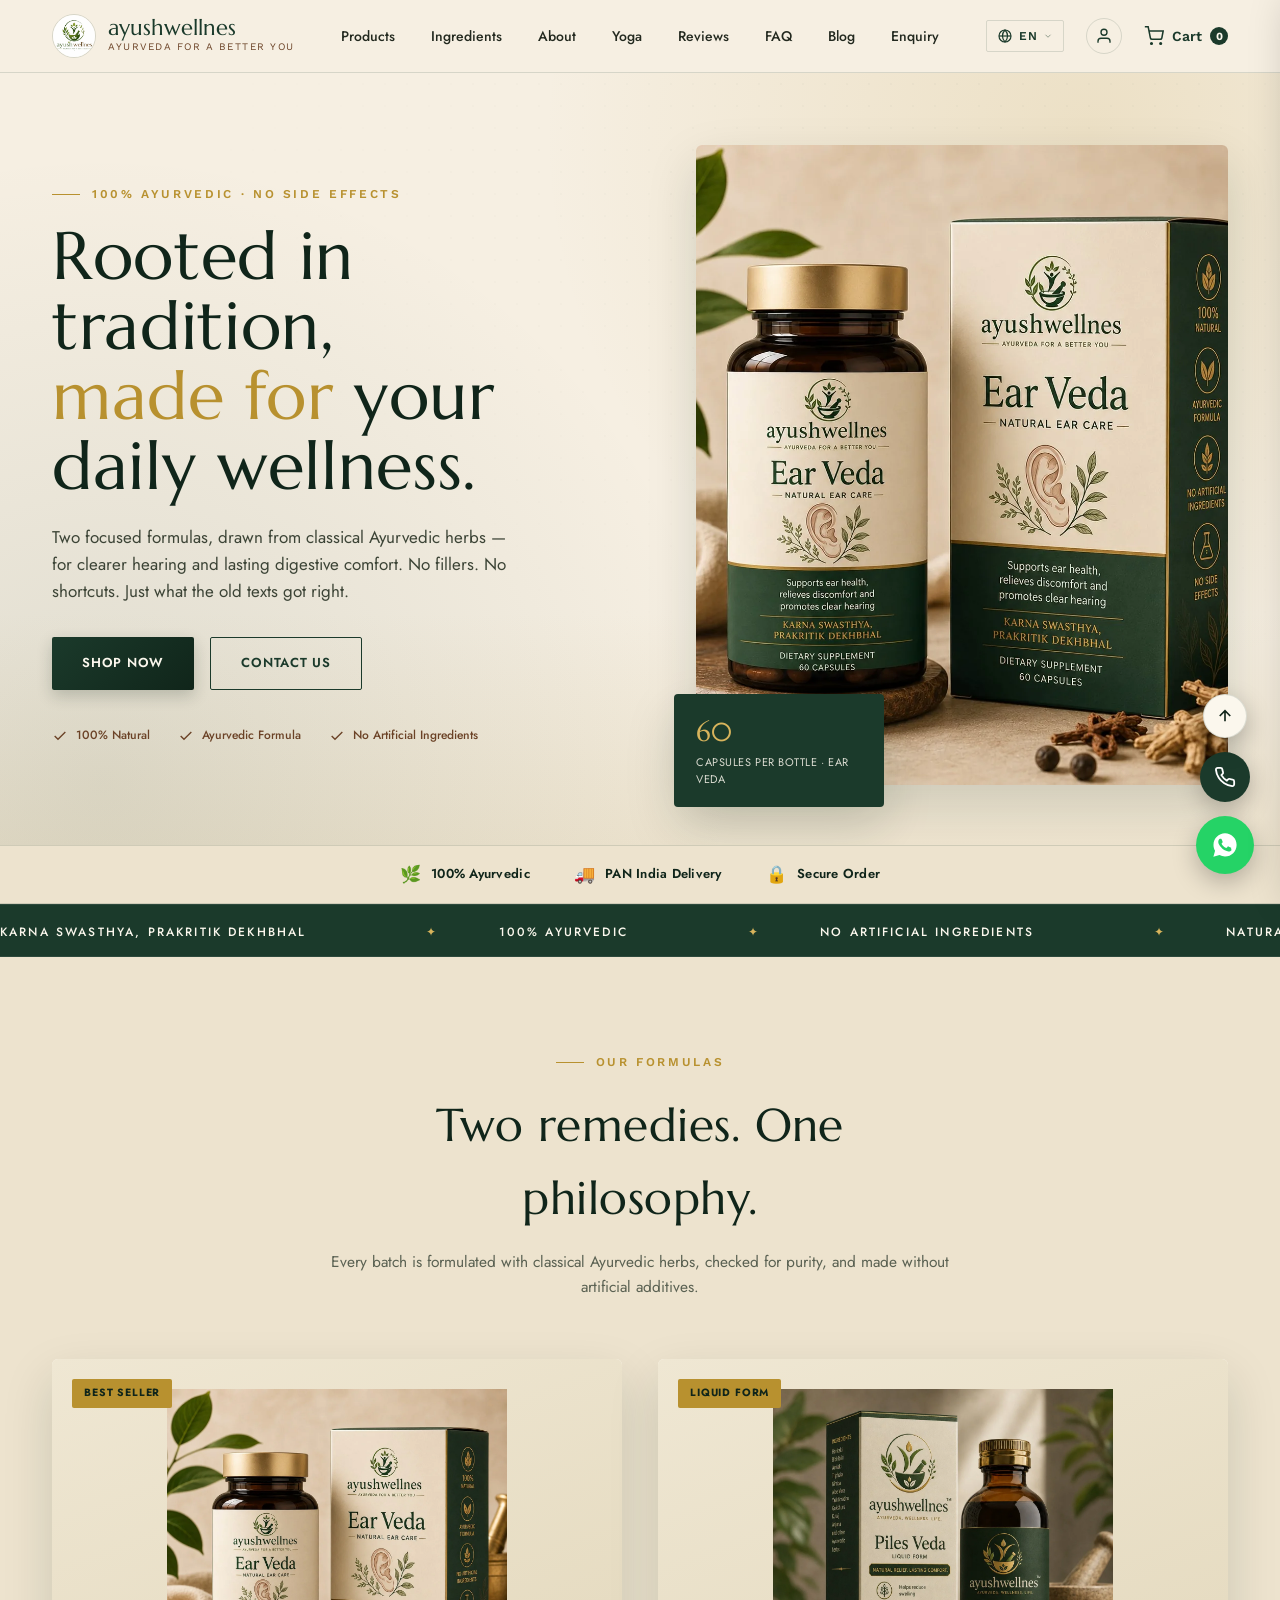
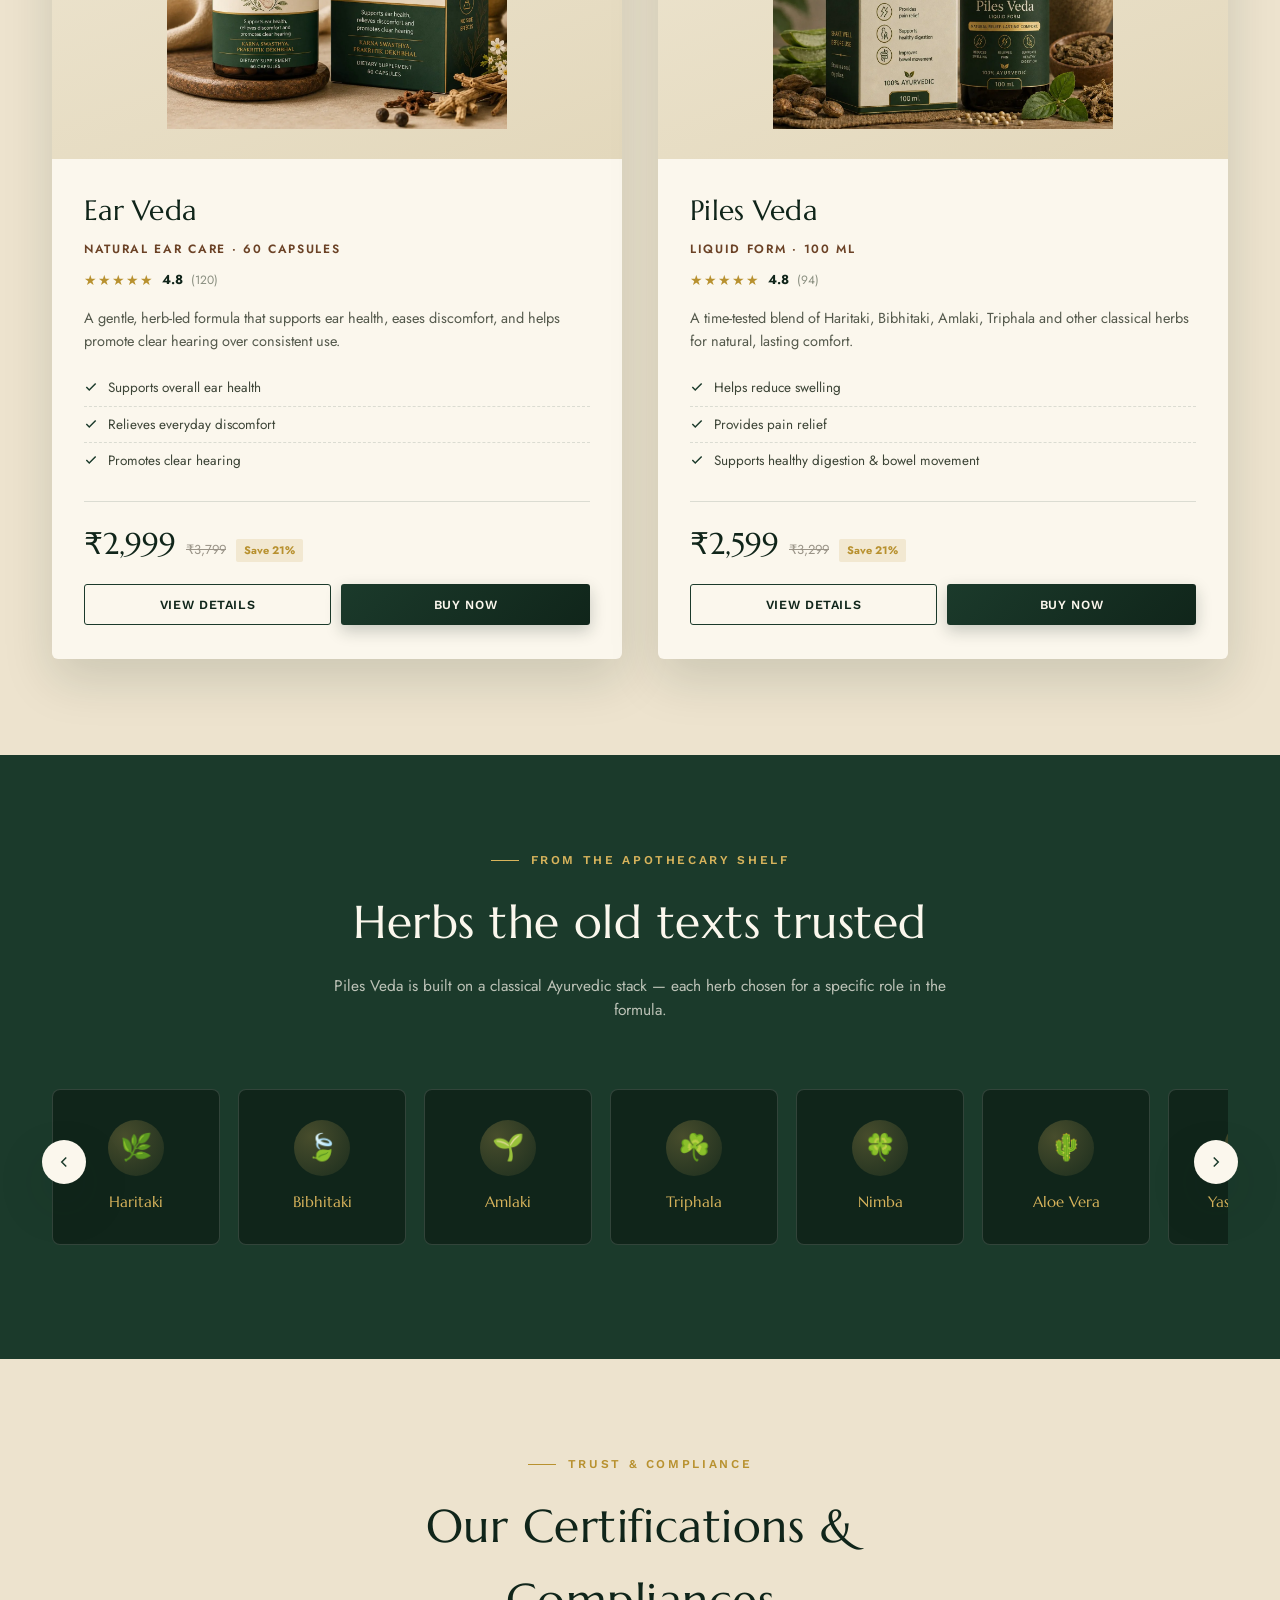
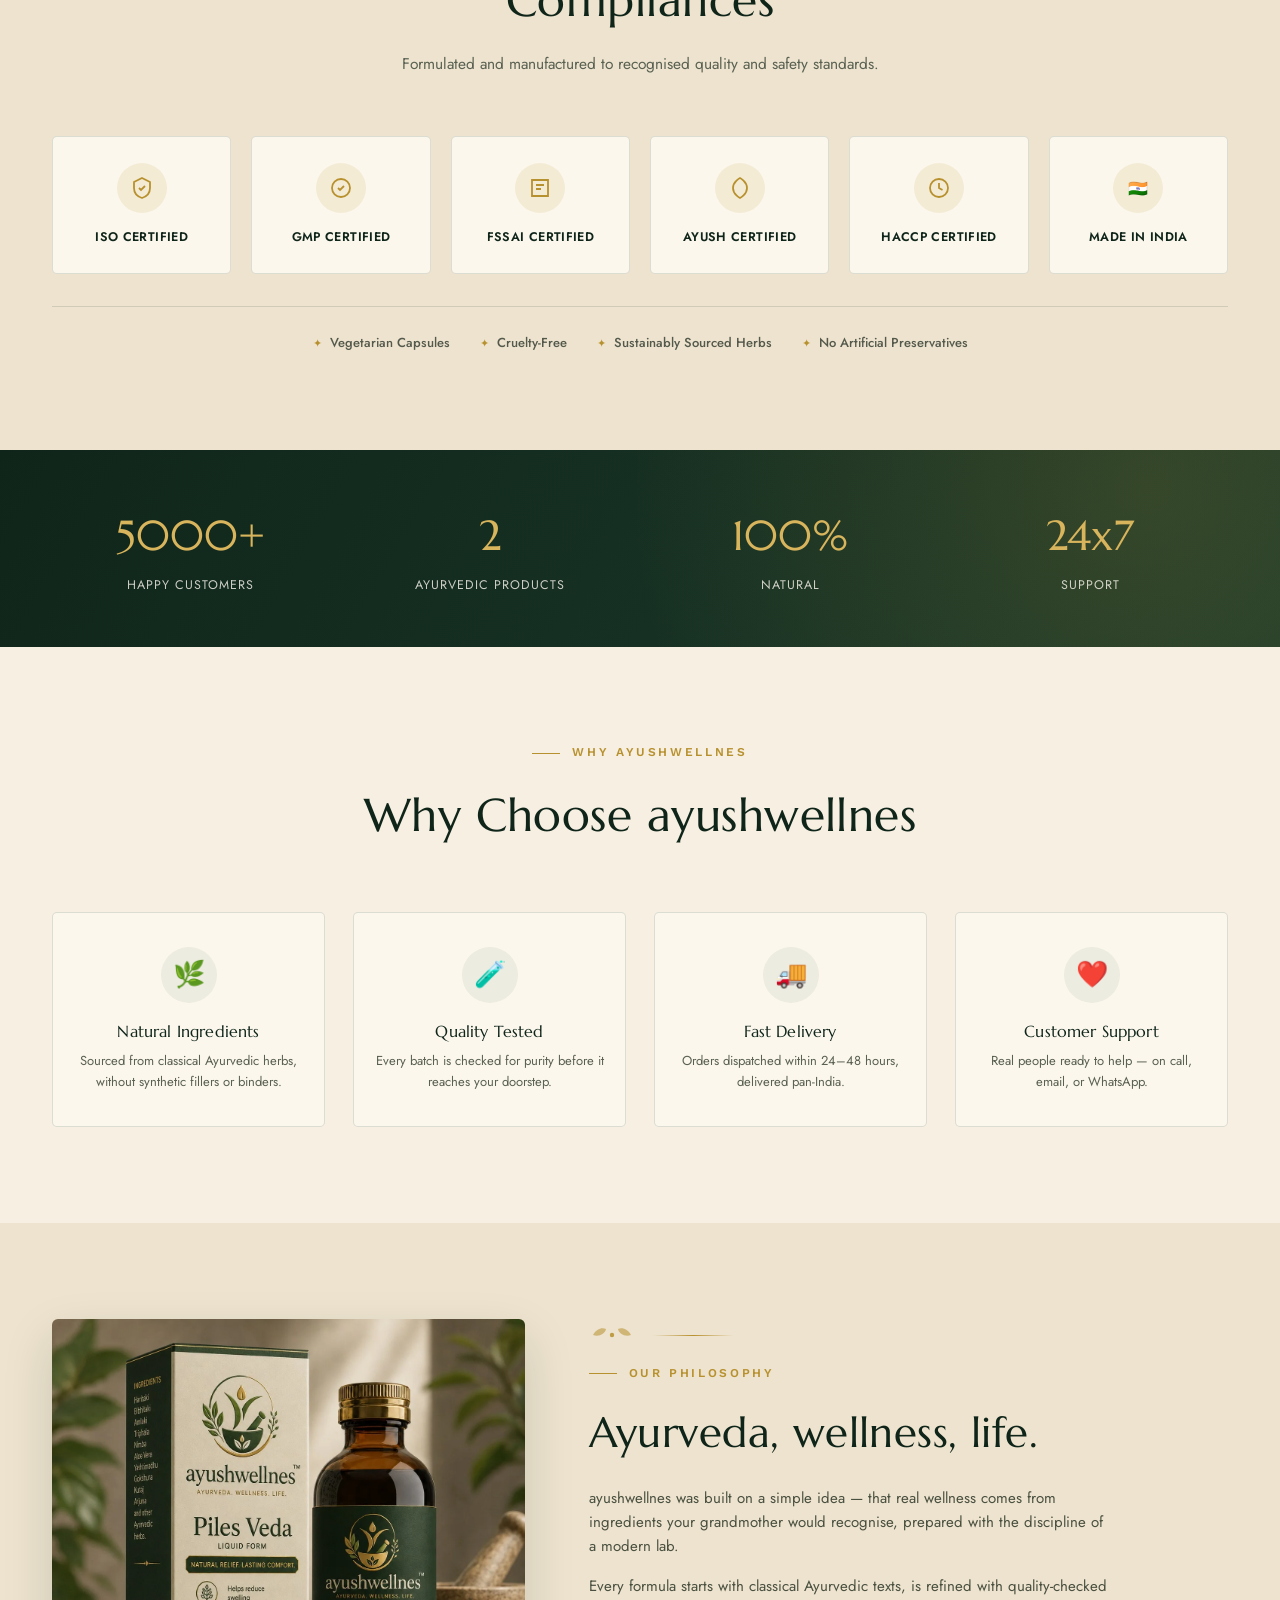
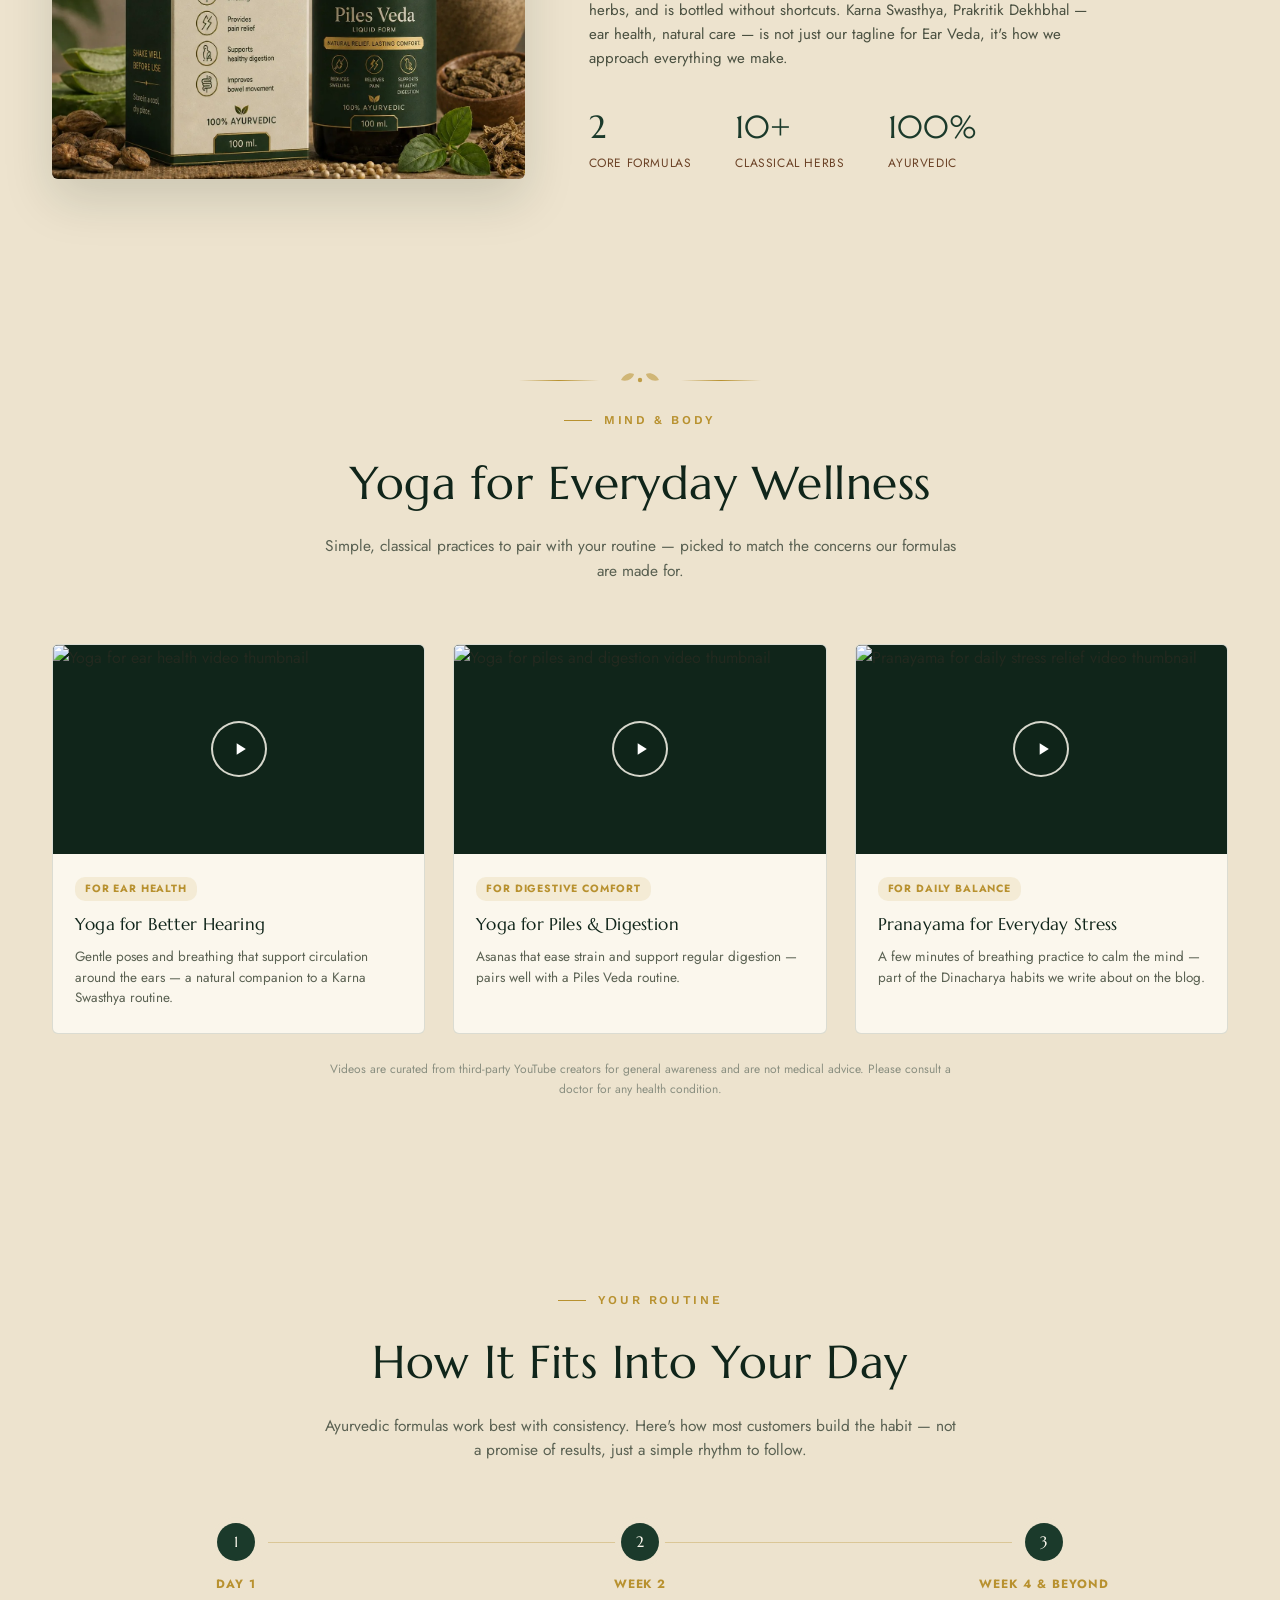
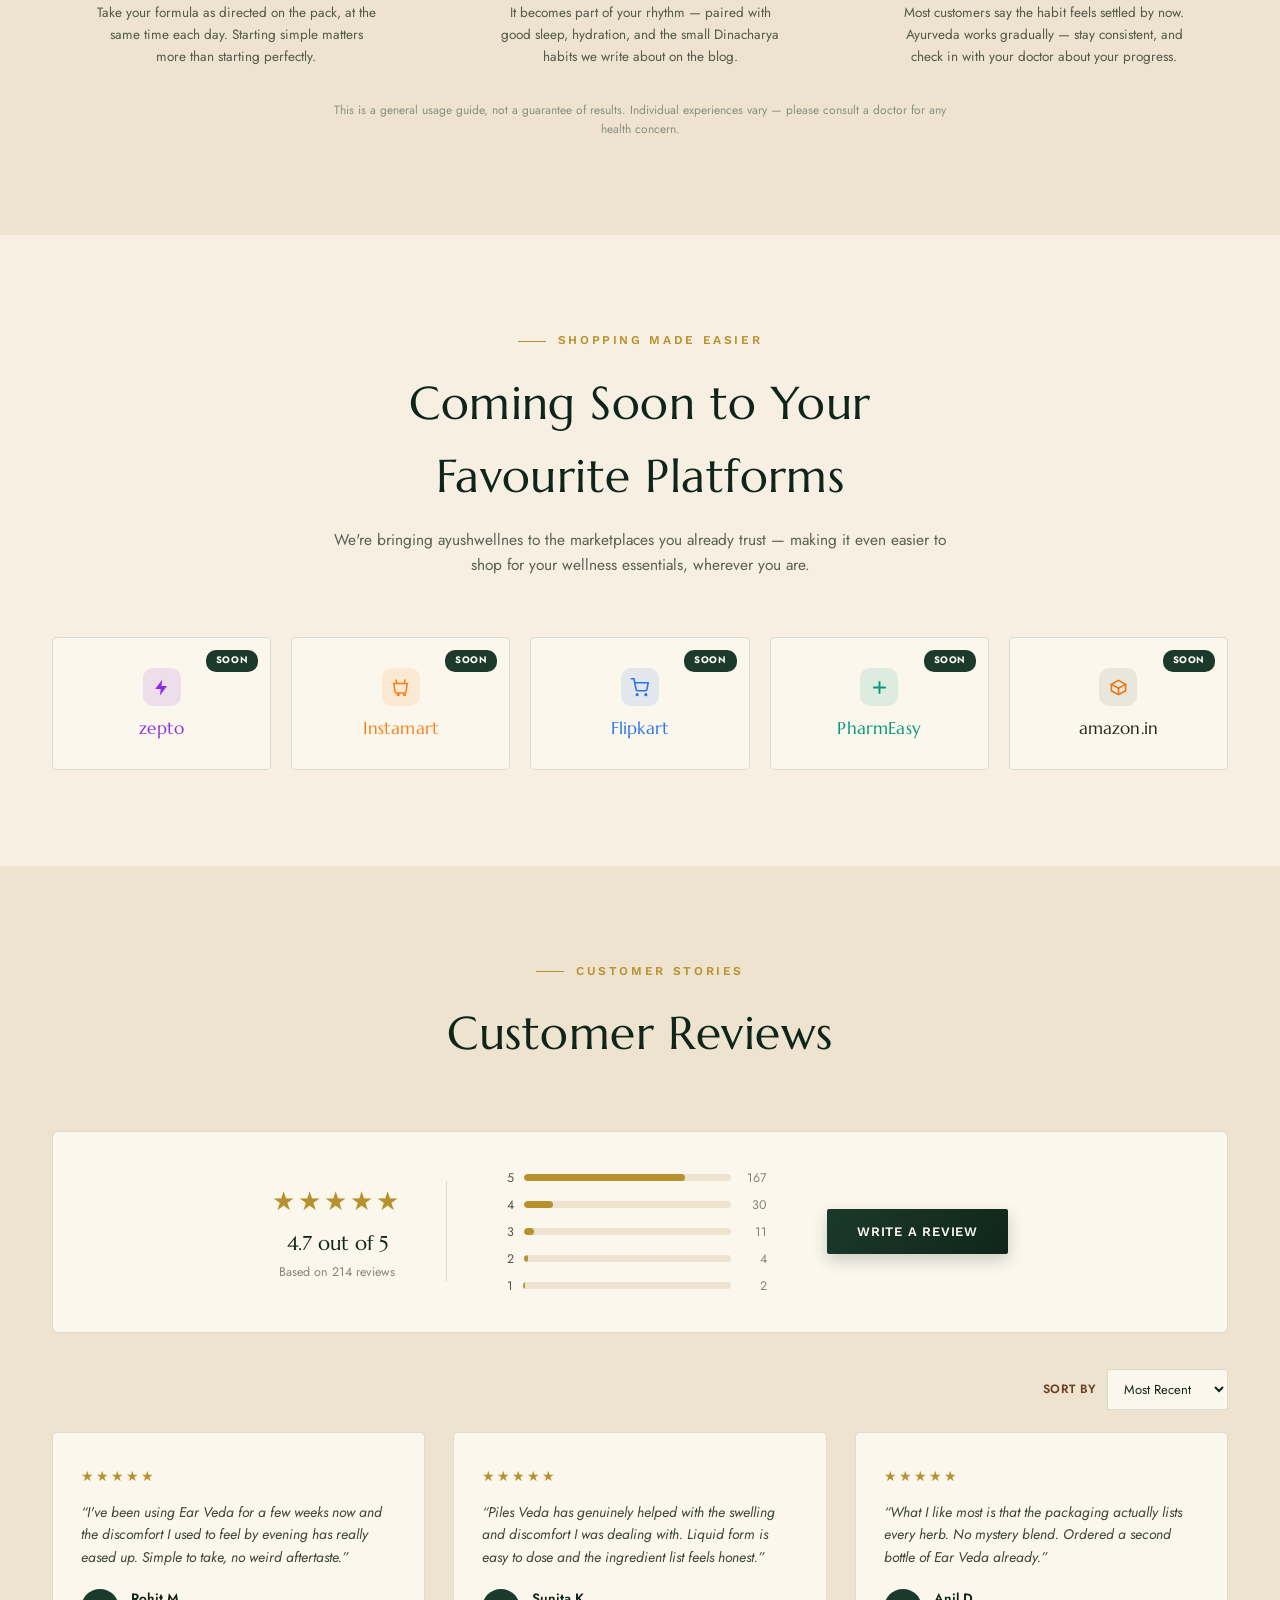
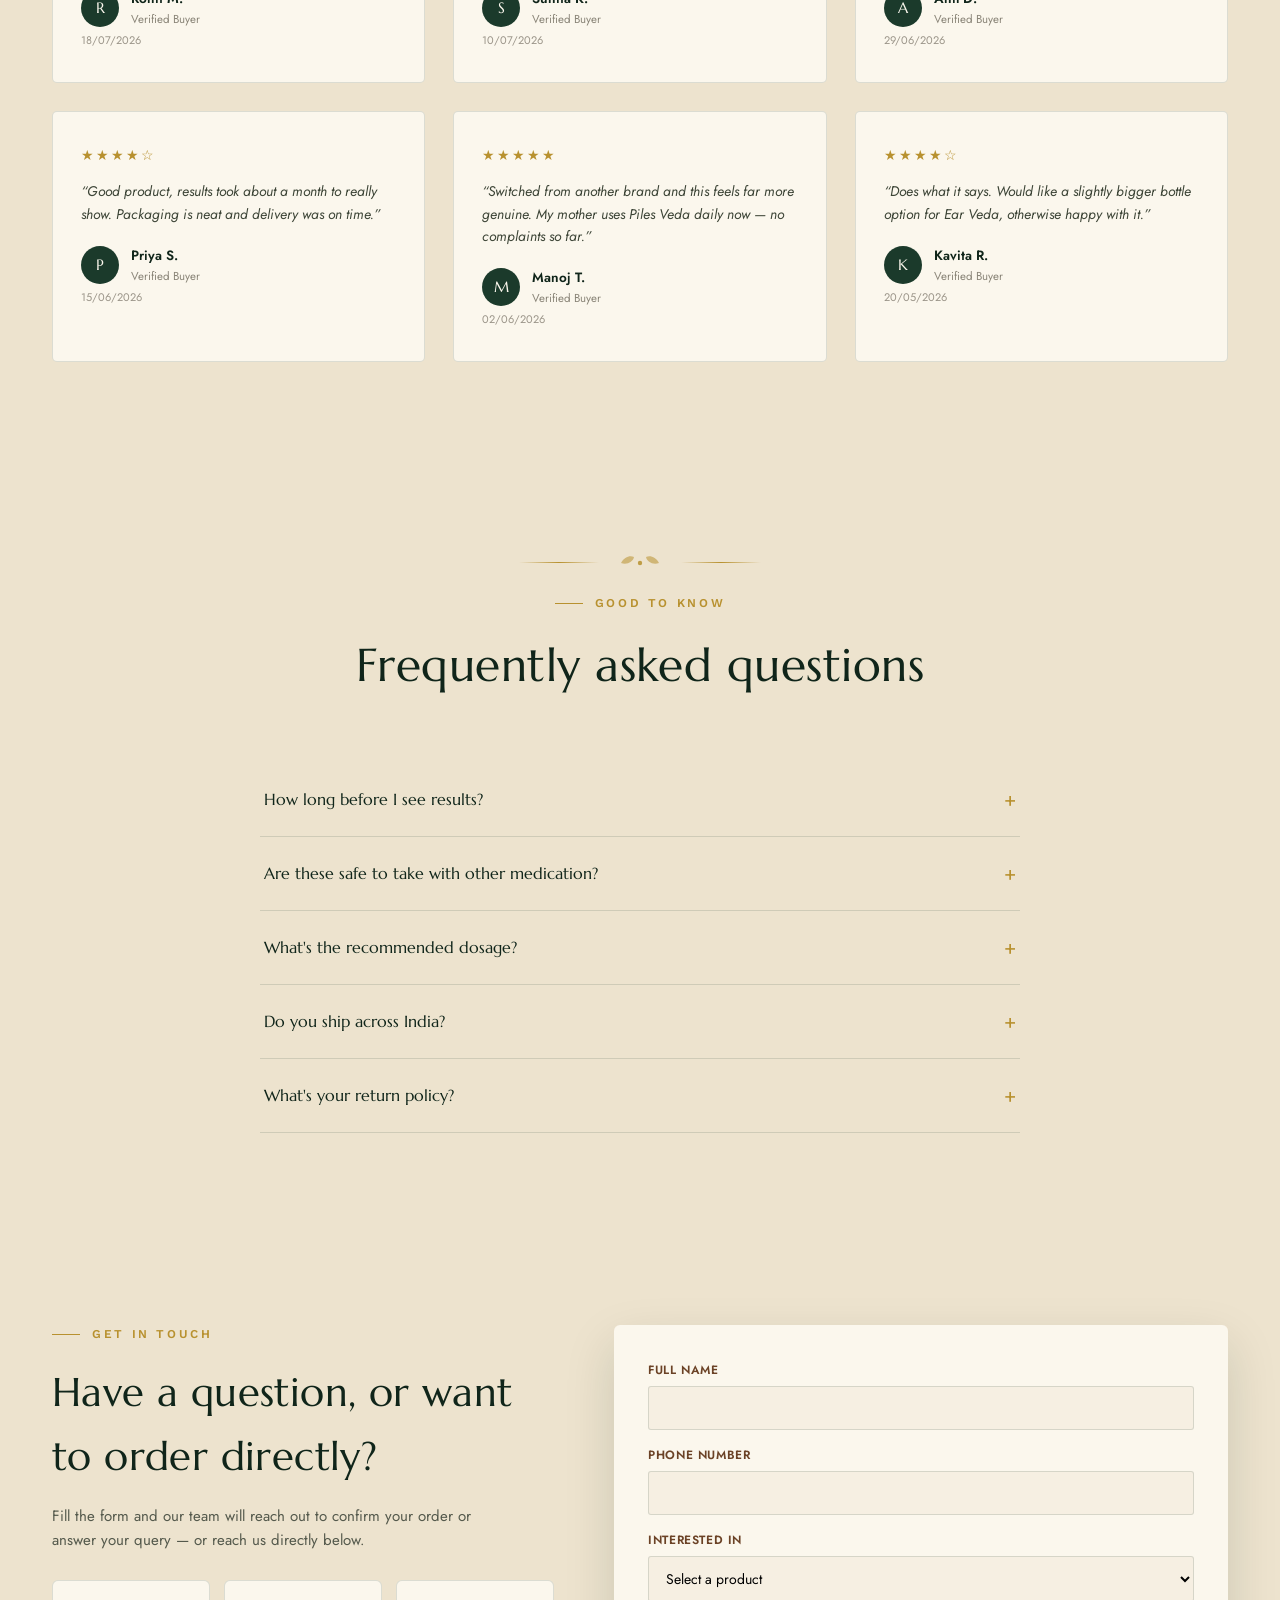
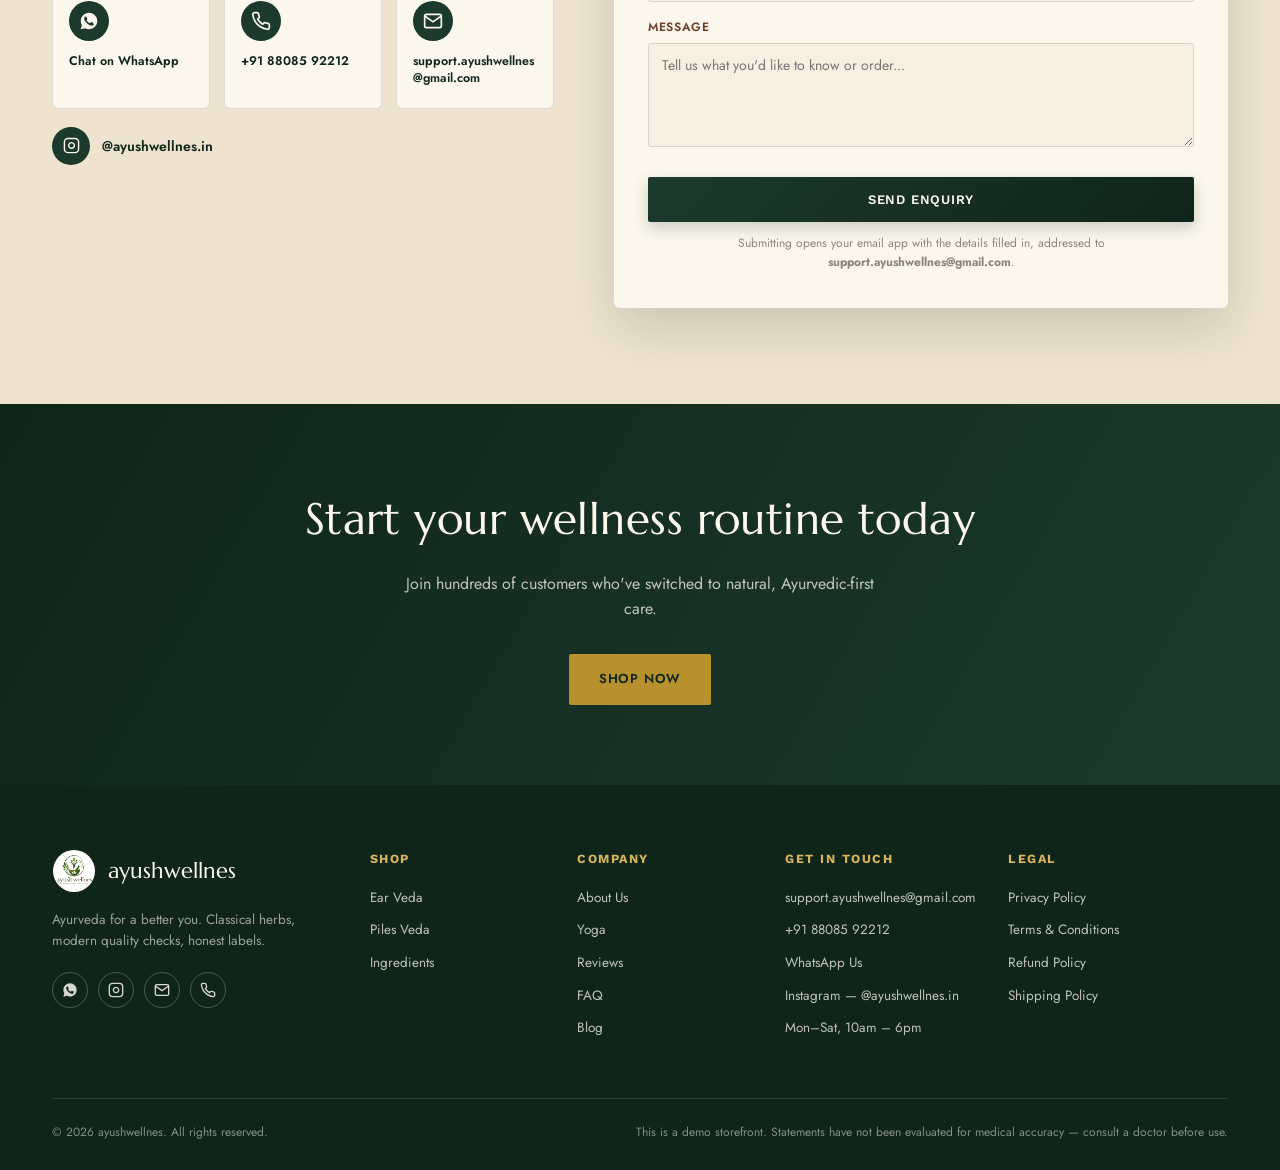
==== commit dc945e98: "Add files via upload" ====
--- a/index.html
+++ b/index.html
@@ -50,6 +50,18 @@
 <button class="lang-option" data-lang="hi" type="button">हिंदी</button>
 </div>
 </div>
+<div class="account-switcher" id="accountSwitcher">
+<button aria-label="Login / My Account" class="account-btn" data-i18n-aria="aria_account" id="accountBtn" type="button">
+<svg fill="none" stroke="currentColor" stroke-width="1.8" viewbox="0 0 24 24"><path d="M20 21v-2a4 4 0 0 0-4-4H8a4 4 0 0 0-4 4v2"></path><circle cx="12" cy="7" r="4"></circle></svg>
+</button>
+<div class="account-menu" id="accountMenu">
+<div class="account-menu-info">
+<div class="am-greeting"><span data-i18n="account_greeting">Hi</span> <span id="accountUserName"></span></div>
+<div class="am-note" data-i18n="account_menu_orders_note">Signed in on this device</div>
+</div>
+<button class="account-logout-btn" data-i18n="account_logout_btn" id="accountLogoutBtn" type="button">Logout</button>
+</div>
+</div>
 <button aria-label="Open cart" class="cart-btn" data-i18n-aria="aria_cart_open" id="cartOpenBtn">
 <svg fill="none" height="20" stroke="currentColor" stroke-width="1.8" viewbox="0 0 24 24" width="20"><circle cx="9" cy="21" r="1"></circle><circle cx="20" cy="21" r="1"></circle><path d="M1 1h4l2.68 13.39a2 2 0 0 0 2 1.61h9.72a2 2 0 0 0 2-1.61L23 6H6"></path></svg>
         <span data-i18n="cart_label">Cart</span> <span class="cart-count" id="cartCount">0</span>
@@ -737,6 +749,39 @@
 </div>
 </div>
 </div>
+<!-- ===== LOGIN / SIGNUP MODAL ===== -->
+<div class="modal-overlay" id="authModal">
+<div class="modal auth-modal" id="authModalBox">
+<button class="modal-close" id="authModalCloseBtn" type="button">×</button>
+<div class="auth-tabs">
+<button class="auth-tab active" data-i18n="login_tab" data-tab="login" id="authTabLogin" type="button">Login</button>
+<button class="auth-tab" data-i18n="signup_tab" data-tab="signup" id="authTabSignup" type="button">Sign Up</button>
+</div>
+<form class="auth-form" id="loginForm">
+<label data-i18n="login_phone_label" for="loginPhone">Phone Number</label>
+<input id="loginPhone" required type="tel"/>
+<label data-i18n="login_password_label" for="loginPassword">Password</label>
+<input id="loginPassword" required type="password"/>
+<p class="auth-error" id="loginError" style="display:none;"></p>
+<button class="btn btn-primary" data-i18n="login_submit_btn" style="width:100%;justify-content:center;" type="submit">Login</button>
+<p class="auth-switch"><span data-i18n="login_switch_prompt">New here?</span> <a data-i18n="login_switch_link" href="#" id="goToSignup">Create an account</a></p>
+</form>
+<form class="auth-form" id="signupForm" style="display:none;">
+<label data-i18n="signup_name_label" for="signupName">Full Name</label>
+<input id="signupName" required type="text"/>
+<label data-i18n="login_phone_label" for="signupPhone">Phone Number</label>
+<input id="signupPhone" required type="tel"/>
+<label data-i18n="signup_email_label" for="signupEmail">Email (optional)</label>
+<input id="signupEmail" type="email"/>
+<label data-i18n="login_password_label" for="signupPassword">Password</label>
+<input id="signupPassword" required type="password"/>
+<p class="auth-error" id="signupError" style="display:none;"></p>
+<button class="btn btn-primary" data-i18n="signup_submit_btn" style="width:100%;justify-content:center;" type="submit">Create Account</button>
+<p class="auth-switch"><span data-i18n="signup_switch_prompt">Already have an account?</span> <a data-i18n="signup_switch_link" href="#" id="goToLogin">Login</a></p>
+</form>
+<p class="auth-demo-note" data-i18n="login_demo_note">Demo login — your account details are stored only in this browser, not on a real server.</p>
+</div>
+</div>
 <div class="float-stack">
 <button aria-label="Back to top" class="float-btn back-to-top" data-i18n-aria="aria_back_to_top" id="backToTopBtn" type="button">
 <svg fill="none" stroke="currentColor" stroke-width="2.2" viewbox="0 0 24 24"><path d="M12 19V5M5 12l7-7 7 7"></path></svg>
--- a/style.css
+++ b/style.css
@@ -128,6 +128,50 @@
   }
   .lang-option:hover{background:var(--cream-deep);}
   .lang-option.active{color:var(--forest); font-weight:600; background:var(--cream-deep);}
+
+  /* ---------- Account switcher ---------- */
+  .account-switcher{position:relative;}
+  .account-btn{
+    width:36px; height:36px; border-radius:50%; border:1px solid var(--line); background:none;
+    display:flex; align-items:center; justify-content:center; color:var(--forest);
+    transition:border-color .2s ease, background .2s ease;
+  }
+  .account-btn svg{width:18px; height:18px;}
+  .account-btn:hover{border-color:var(--gold); background:var(--cream-deep);}
+  .account-switcher.logged-in .account-btn{background:var(--forest); border-color:var(--forest); color:var(--off-white); font-family:'Marcellus',serif; font-size:14px;}
+  .account-menu{
+    position:absolute; top:calc(100% + 8px); right:0;
+    background:var(--off-white); border:1px solid var(--line); border-radius:var(--radius);
+    box-shadow:var(--shadow); min-width:220px; padding:16px;
+    opacity:0; visibility:hidden; transform:translateY(-6px);
+    transition:opacity .18s ease, transform .18s ease, visibility .18s ease;
+    z-index:1200;
+  }
+  .account-switcher.open .account-menu{opacity:1; visibility:visible; transform:translateY(0);}
+  .am-greeting{font-family:'Marcellus',serif; font-size:15px; color:var(--forest-deep); margin-bottom:2px;}
+  .am-note{font-size:11.5px; color:#8a8f80; margin-bottom:14px;}
+  .account-logout-btn{
+    width:100%; text-align:center; padding:9px; font-size:12.5px; font-weight:600; letter-spacing:0.03em;
+    border:1px solid var(--line); border-radius:3px; color:var(--forest-deep); transition:background .2s ease;
+  }
+  .account-logout-btn:hover{background:var(--cream-deep);}
+
+  /* ---------- Auth (login/signup) modal ---------- */
+  .auth-tabs{display:flex; gap:8px; margin-bottom:22px; border-bottom:1px solid var(--line);}
+  .auth-tab{padding:10px 6px; font-size:13.5px; font-weight:600; color:#8a8f80; border-bottom:2px solid transparent; margin-bottom:-1px; transition:color .2s ease, border-color .2s ease;}
+  .auth-tab.active{color:var(--forest-deep); border-color:var(--gold);}
+  .auth-form label{font-size:12px; text-transform:uppercase; letter-spacing:0.05em; color:var(--brown); font-weight:600; display:block; margin-bottom:6px; margin-top:14px;}
+  .auth-form label:first-child{margin-top:0;}
+  .auth-form input{
+    width:100%; padding:11px 12px; border:1px solid var(--line); border-radius:3px; font-size:14px;
+    font-family:'Work Sans',sans-serif; background:var(--cream);
+  }
+  .auth-form input:focus{outline:none; border-color:var(--gold);}
+  .auth-form .btn{margin-top:20px;}
+  .auth-error{font-size:12.5px; color:#b23b3b; margin-top:10px;}
+  .auth-switch{font-size:12.5px; color:#5a6152; text-align:center; margin-top:16px;}
+  .auth-switch a{color:var(--gold); font-weight:600;}
+  .auth-demo-note{font-size:11.5px; color:#9a9488; text-align:center; margin-top:20px; padding-top:16px; border-top:1px solid var(--line);}
 
   /* ---------- Hero ---------- */
   .hero{
@@ -767,6 +811,7 @@
     .enquiry-form-wrap{padding:28px 24px;}
     .pd-grid{grid-template-columns:1fr;}
     .pd-media img{height:220px;}
+    .pd-info{padding:24px 22px;}
     .contact-cards{grid-template-columns:1fr;}
   }
   @media (max-width:560px){
@@ -785,12 +830,18 @@
     .rs-bars{min-width:0; width:100%;}
     .nav-right{gap:10px;}
     .cart-btn span[data-i18n="cart_label"]{display:none;}
+    .brand-text .tag{display:none;}
   }
   @media (max-width:380px){
     .wrap{padding:0 20px;}
     .nav-inner{padding:14px 20px;}
     .lang-btn{padding:6px 8px; gap:4px;}
+    .lang-btn #langNowLabel{display:none;}
     .lang-menu{min-width:118px;}
+    .brand img{height:36px; width:36px;}
+    .brand{gap:8px;}
+    .brand-text .name{font-size:17px;}
+    .product-actions{flex-direction:column;}
     .float-stack{bottom:18px; right:16px; gap:10px;}
     .whatsapp-float{width:50px; height:50px;}
     .whatsapp-float svg{width:24px;height:24px;}
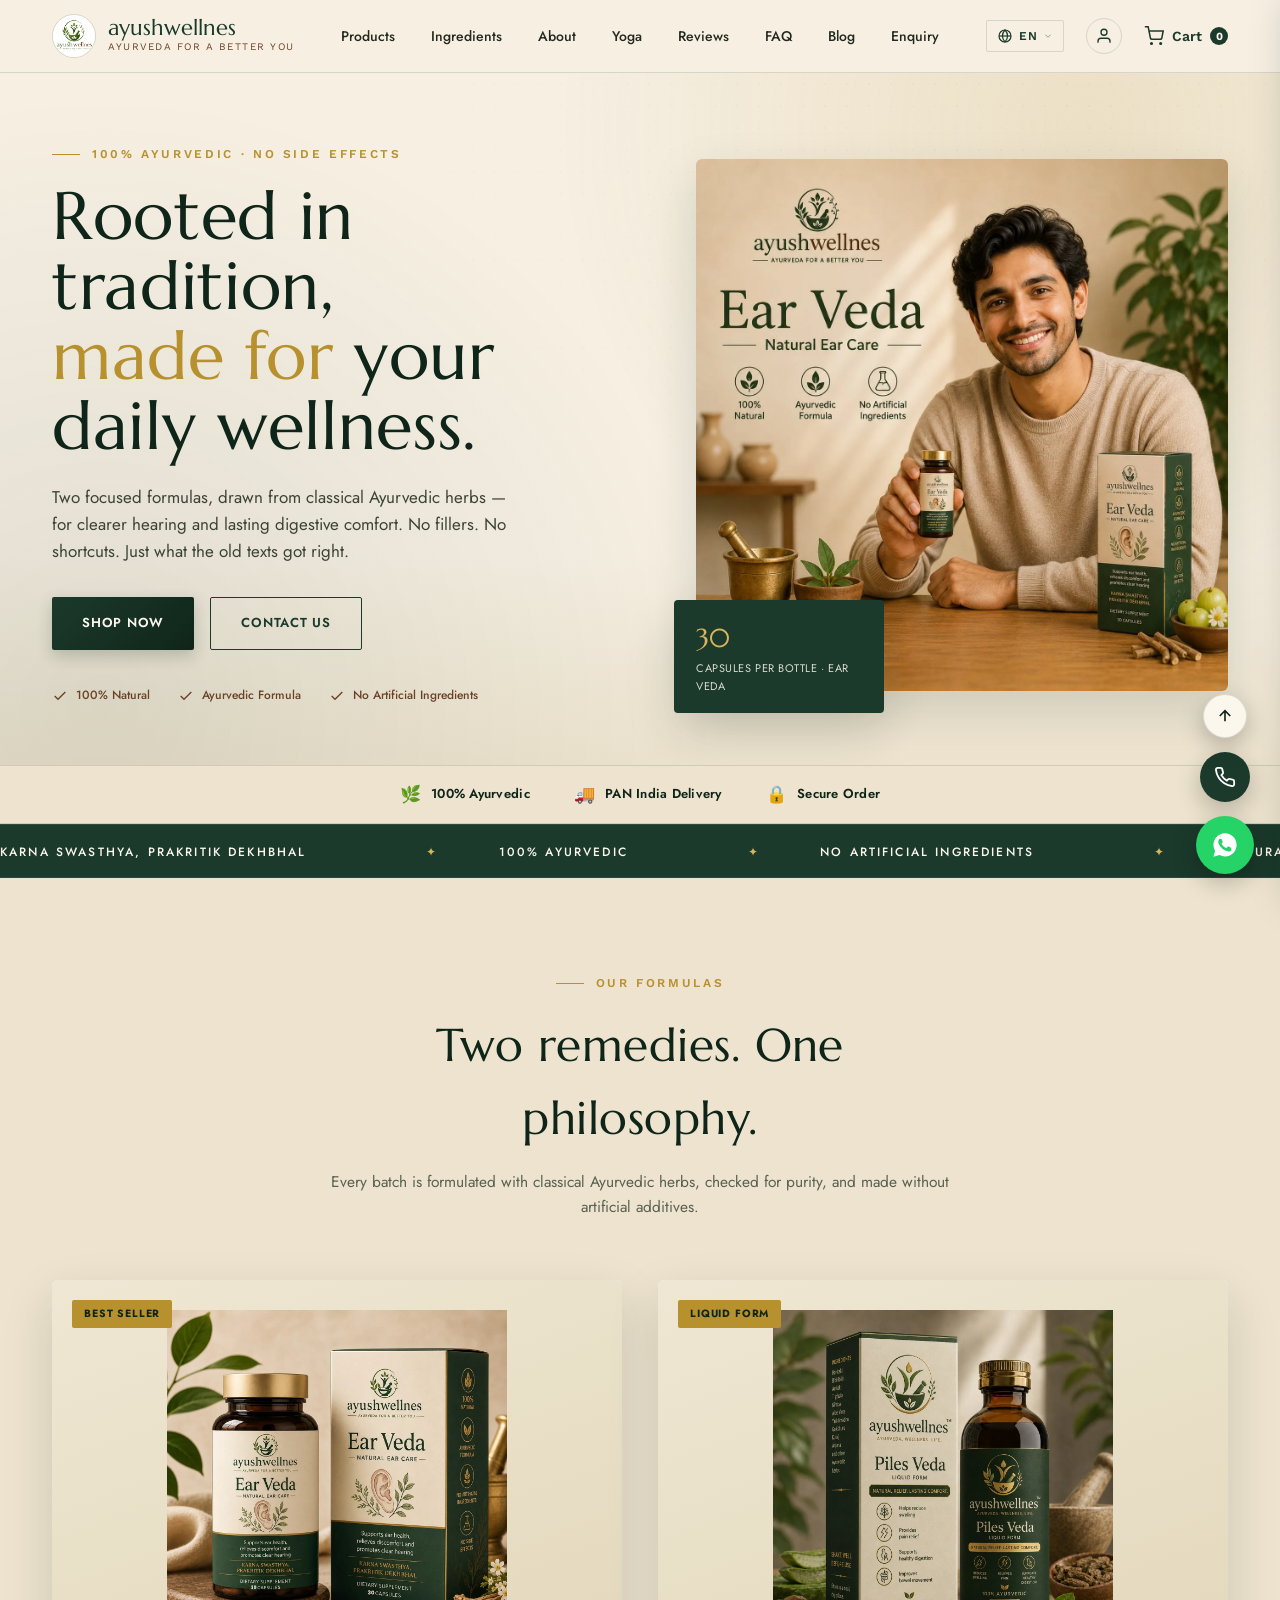
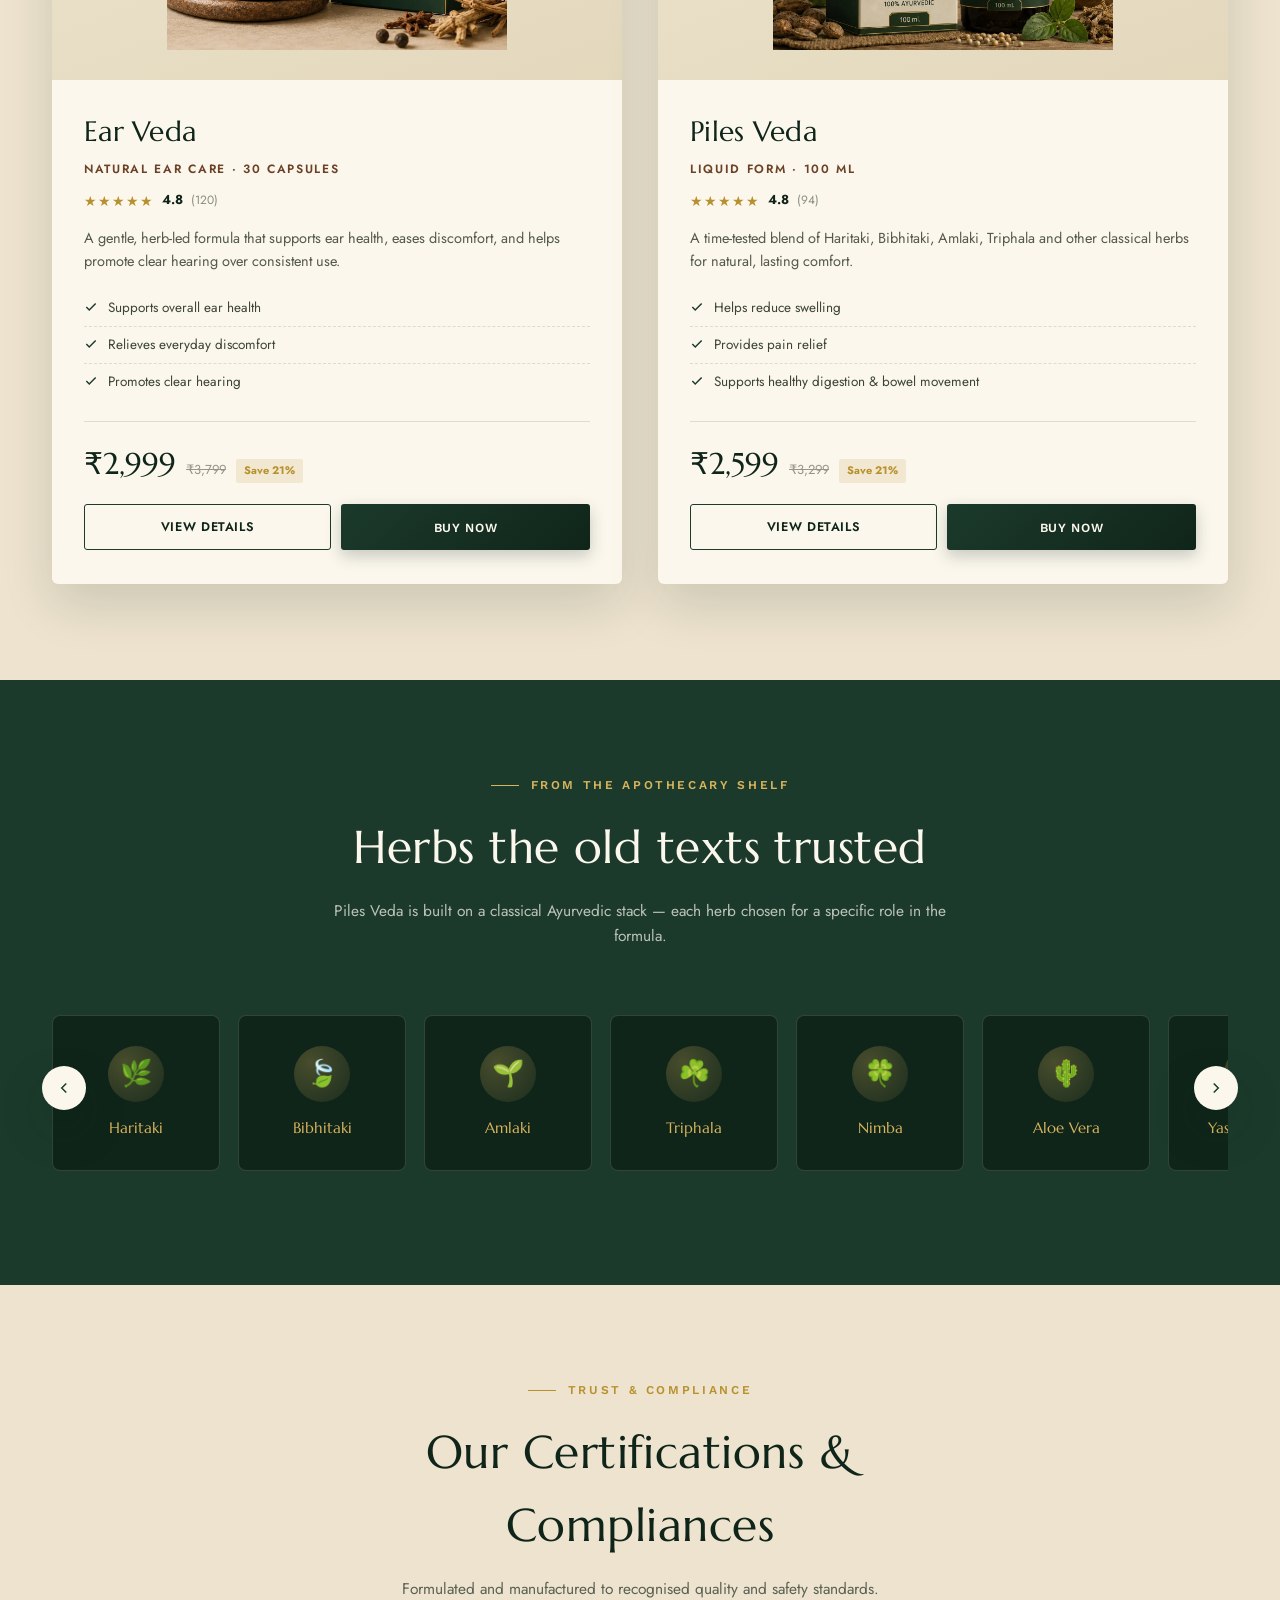
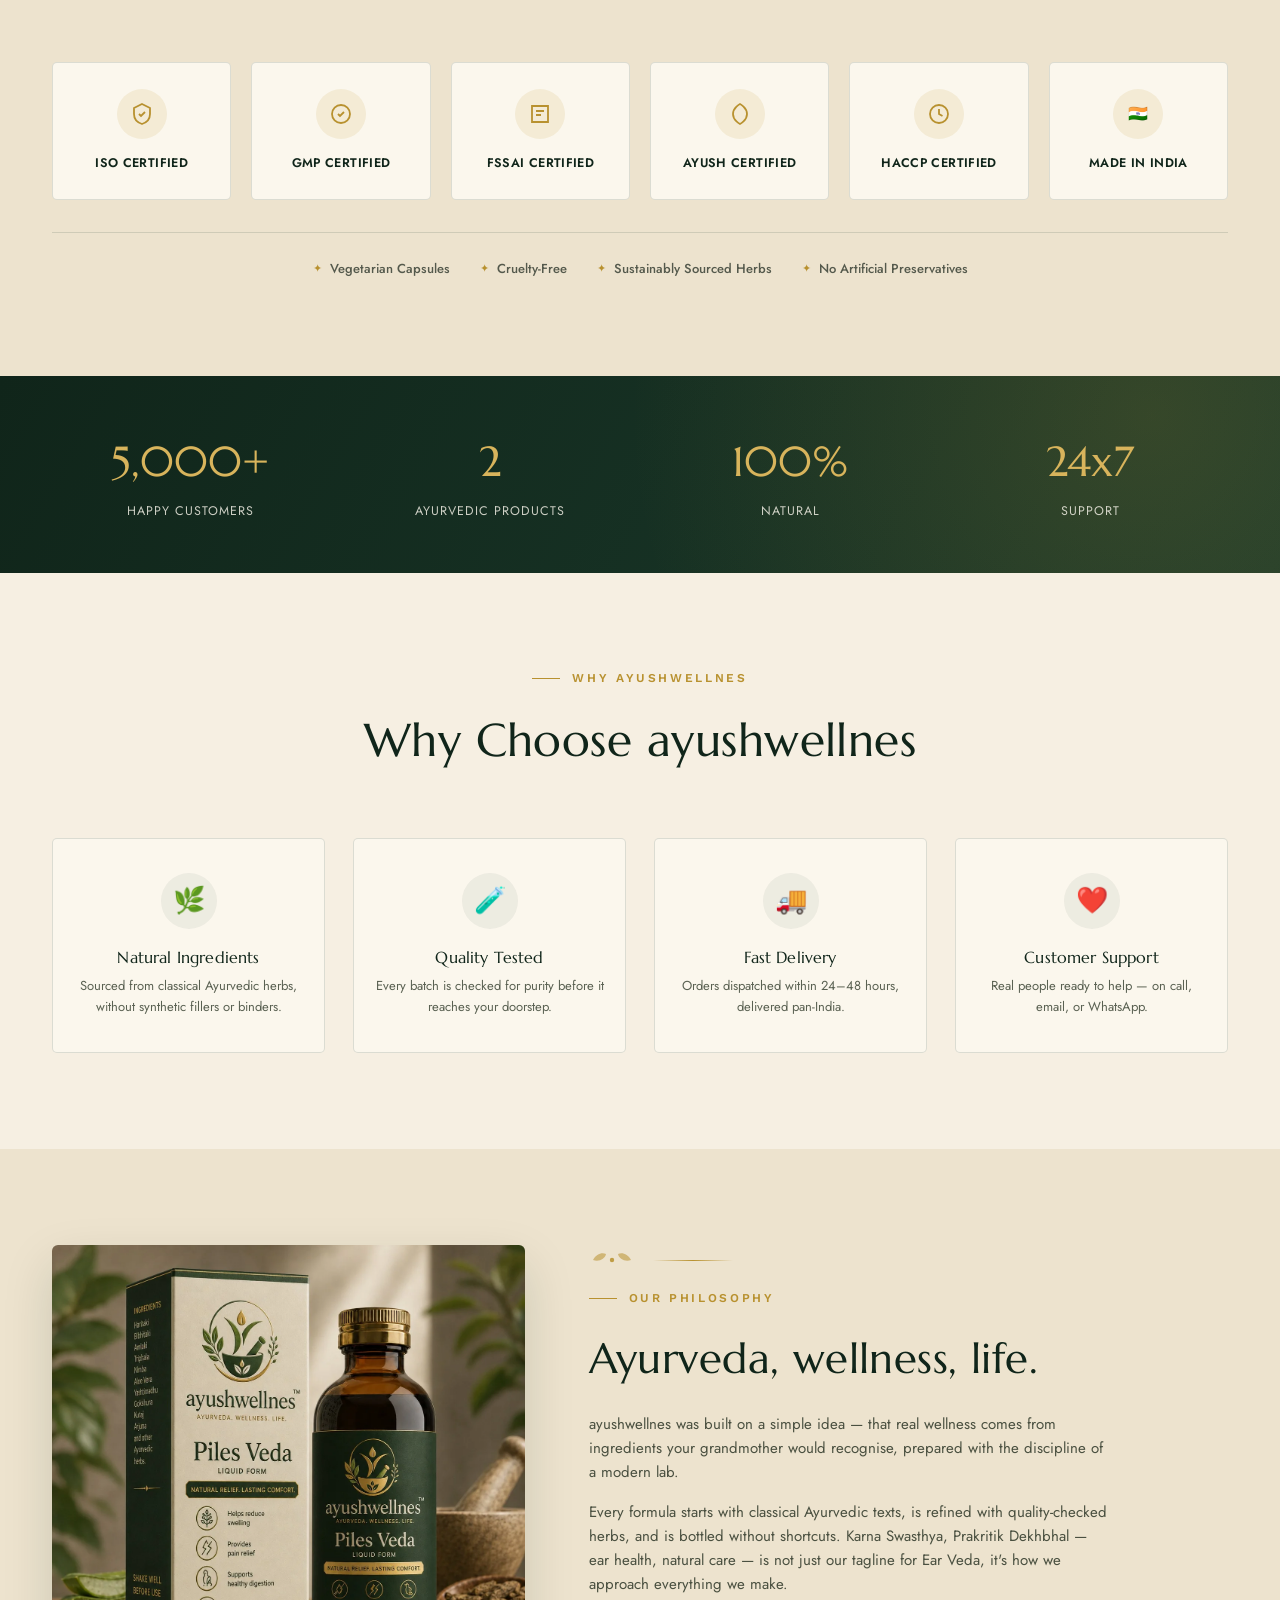
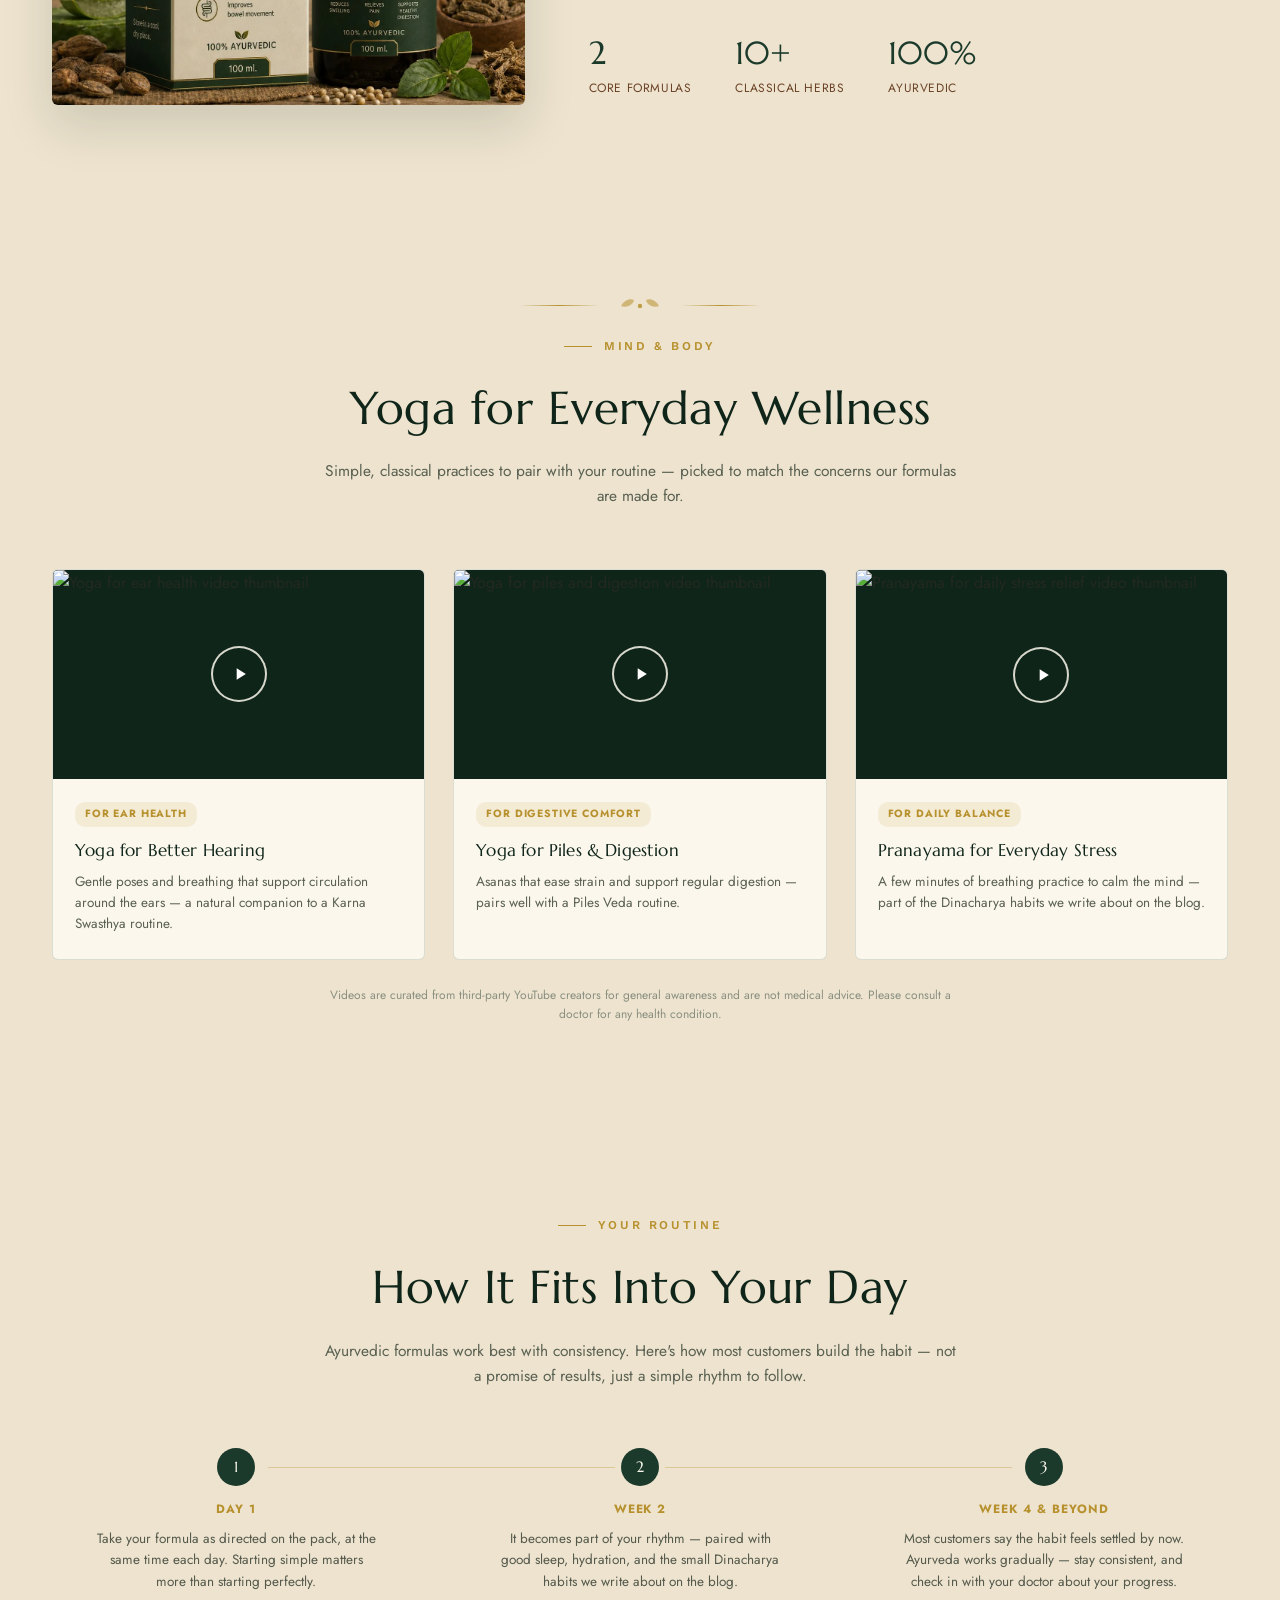
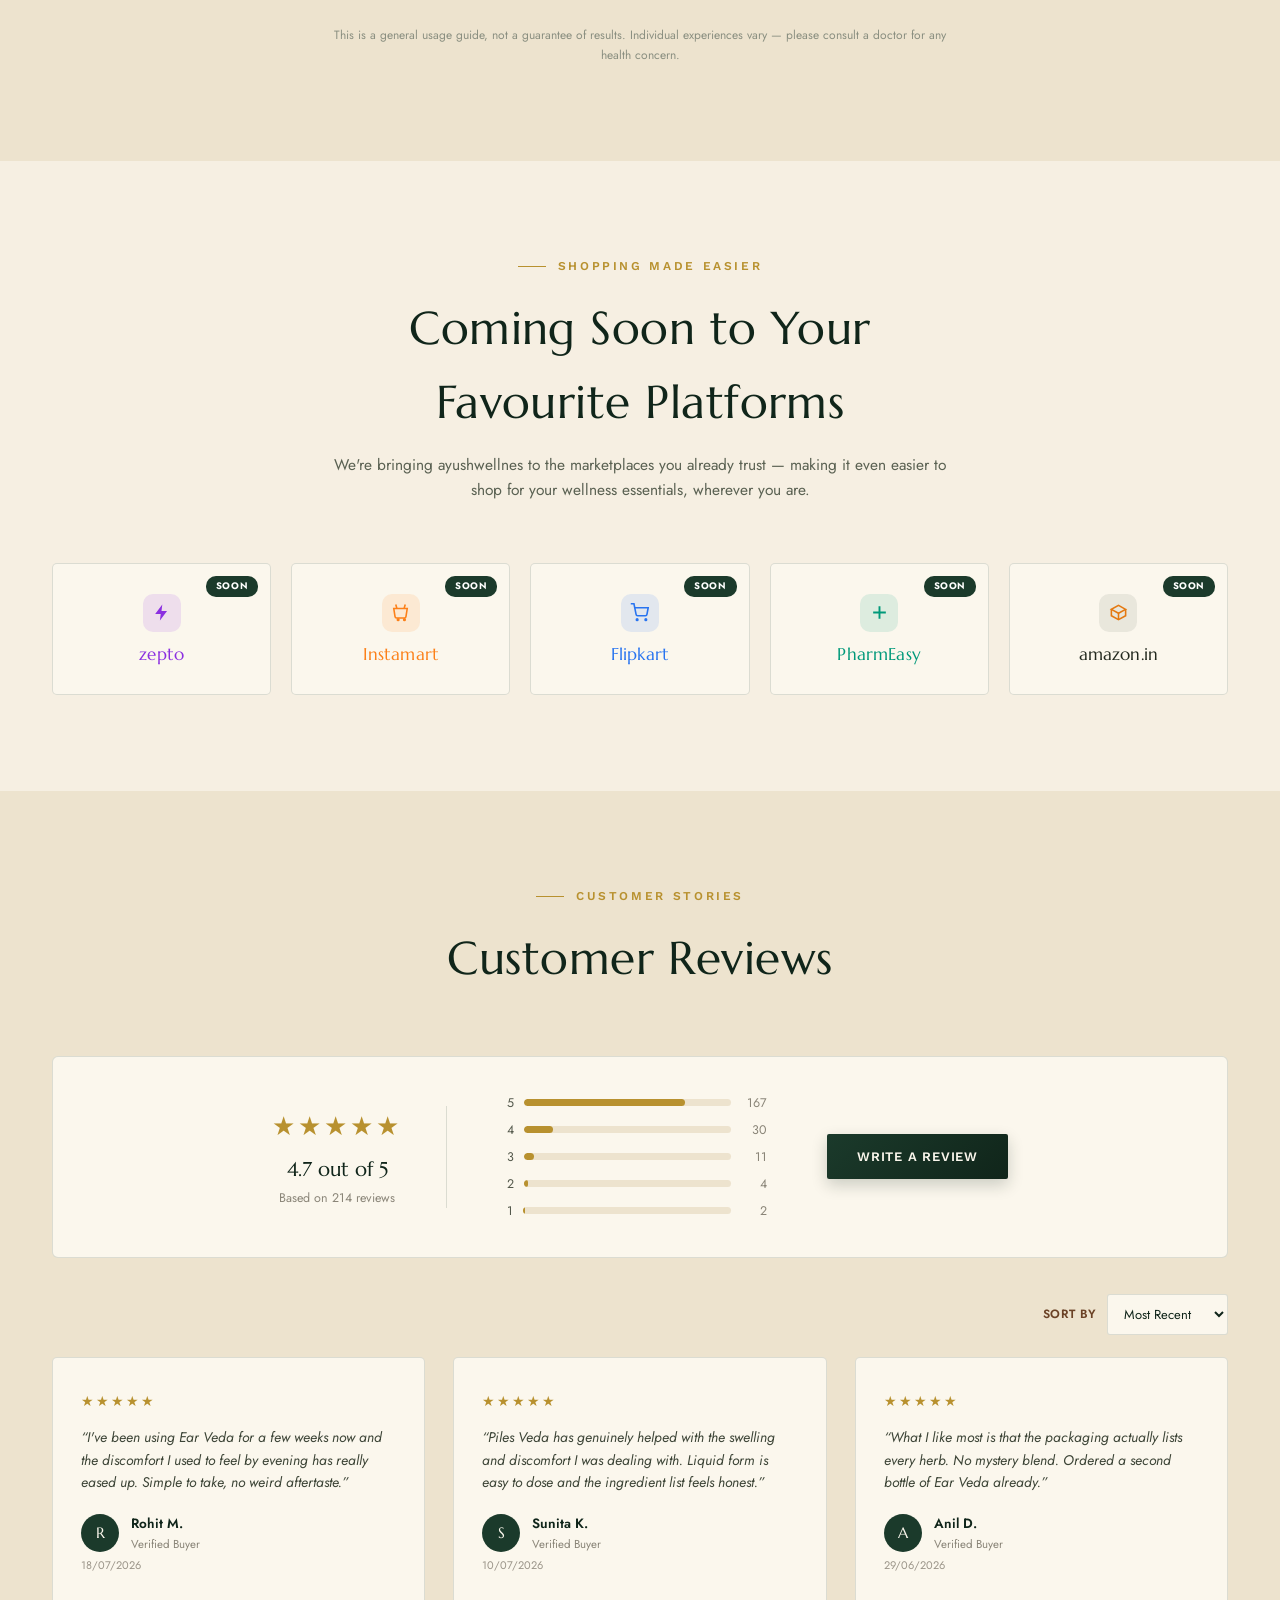
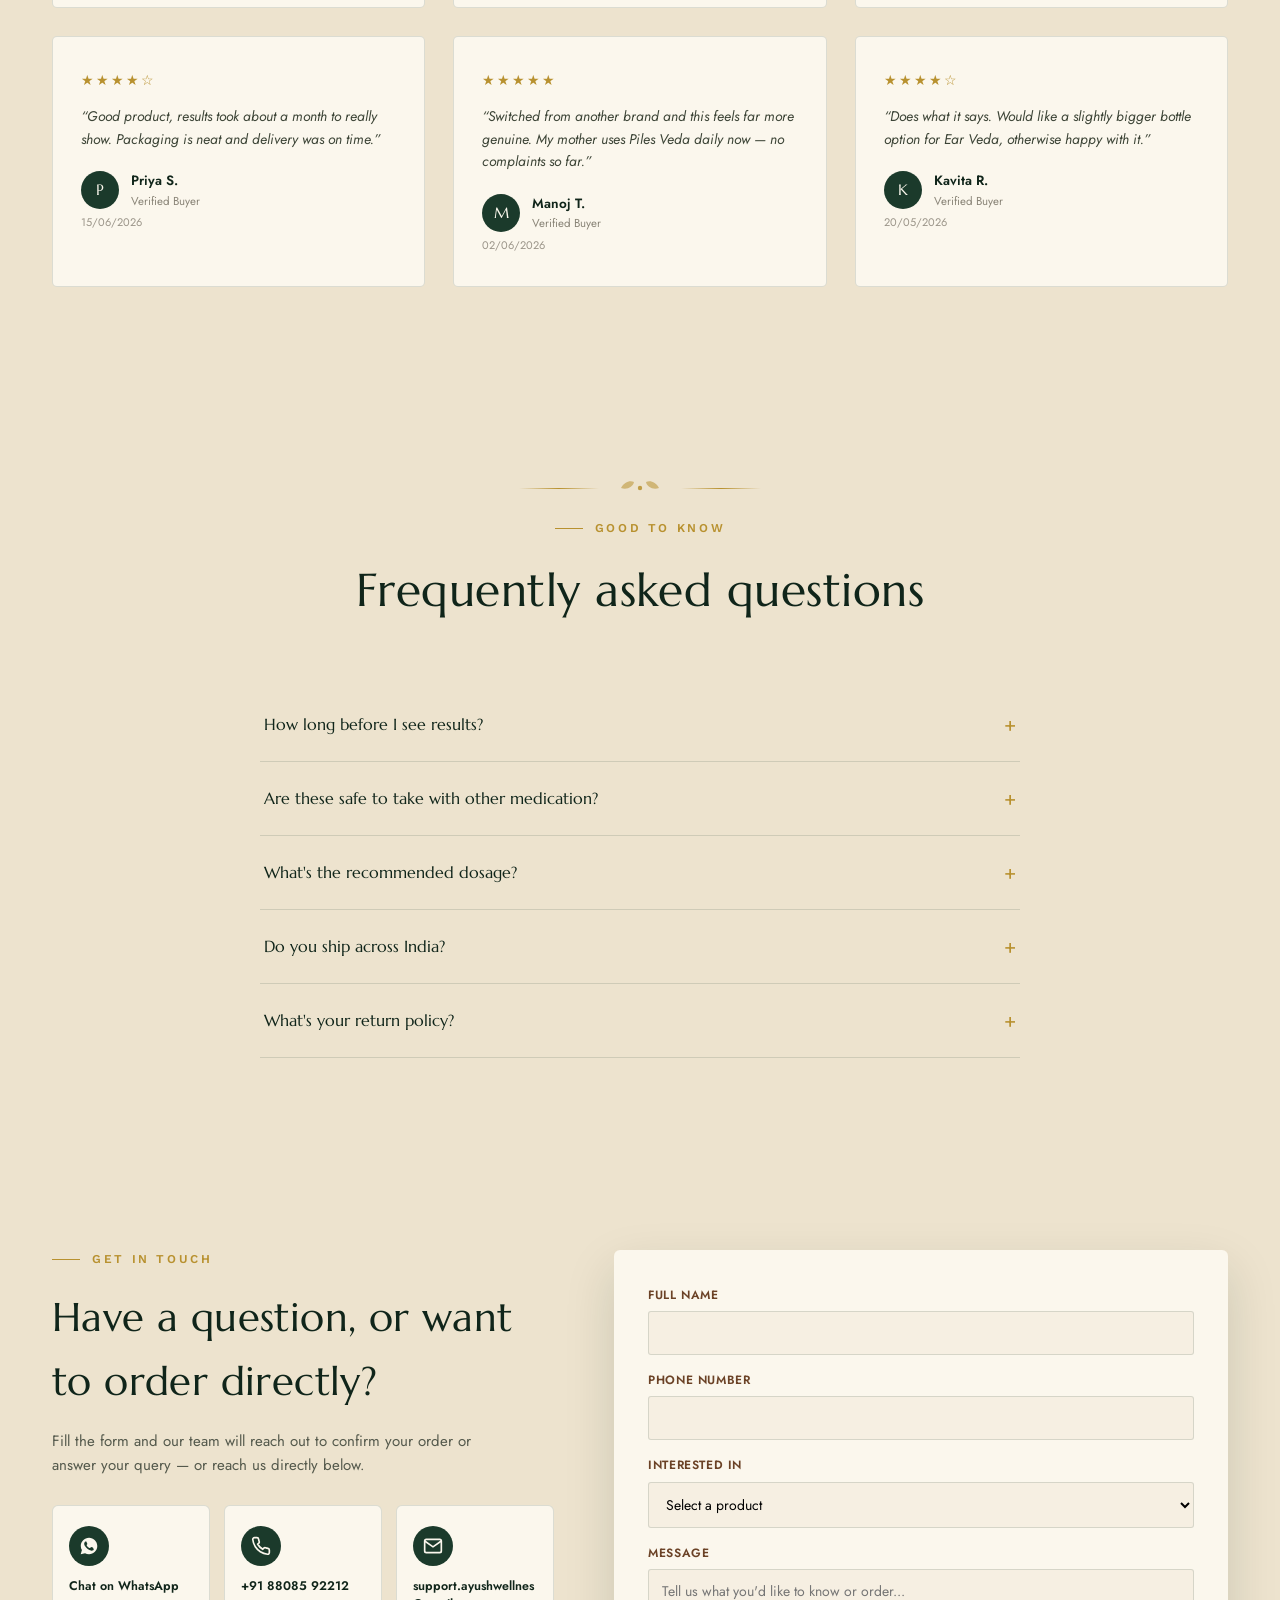
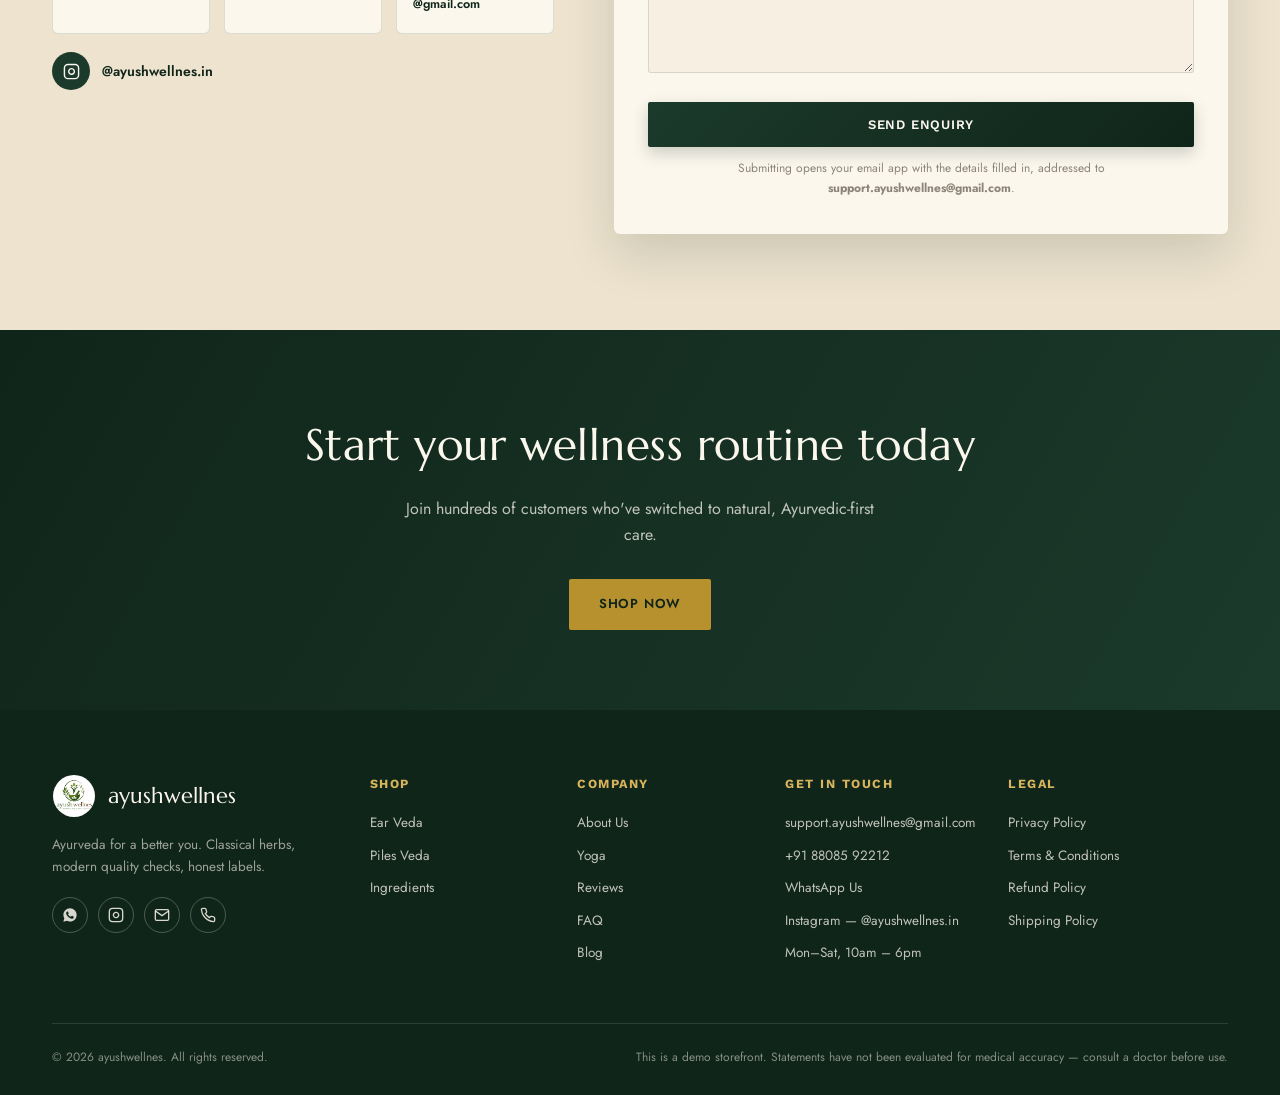
==== commit 78c3165f: "Add files via upload" ====
--- a/index.html
+++ b/index.html
@@ -20,7 +20,7 @@
 <header>
 <div class="nav-inner">
 <a class="brand" href="#top">
-<picture><source srcset="logo.webp" type="image/webp"/><img alt="ayushwellnes logo" src="logo.jpg"/></picture>
+<picture><source srcset="logo.webp" type="image/webp"/><img alt="ayushwellnes logo" height="44" src="logo.jpg" width="44"/></picture>
 <div class="brand-text">
 <div class="name">ayushwellnes</div>
 <div class="tag" data-i18n="brand_tag">Ayurveda for a better you</div>
@@ -89,10 +89,10 @@
 </div>
 <div class="hero-visual">
 <div class="stack">
-<picture><source srcset="ear-veda.webp" type="image/webp"/><img alt="Ear Veda bottle and box" src="ear-veda.jpg"/></picture>
+<picture><source srcset="hero-banner.webp" type="image/webp"/><img alt="Man holding Ear Veda bottle, with ayushwellnes branding and trust badges" src="hero-banner.jpg"/></picture>
 </div>
 <div class="hero-badge">
-<div class="num">60</div>
+<div class="num">30</div>
 <div class="lbl" data-i18n="hero_badge_lbl">Capsules per bottle · Ear Veda</div>
 </div>
 </div>
@@ -132,11 +132,11 @@
 <div class="product-card reveal">
 <div class="product-media">
 <span class="product-tag" data-i18n="tag_bestseller">Best Seller</span>
-<picture><source srcset="ear-veda.webp" type="image/webp"/><img alt="Ear Veda capsules and box" loading="lazy" src="ear-veda.jpg"/></picture>
+<a href="ear-veda.html"><picture><source srcset="ear-veda.webp" type="image/webp"/><img alt="Ear Veda capsules and box" loading="lazy" src="ear-veda.jpg"/></picture></a>
 </div>
 <div class="product-body">
-<h3>Ear Veda</h3>
-<div class="sub" data-i18n="earveda_sub">Natural Ear Care · 60 Capsules</div>
+<h3><a href="ear-veda.html">Ear Veda</a></h3>
+<div class="sub" data-i18n="earveda_sub">Natural Ear Care · 30 Capsules</div>
 <div class="rating-row"><span class="stars-sm">★★★★★</span> <span class="rating-num">4.8</span> <span class="rating-count">(120)</span></div>
 <p class="desc" data-i18n="earveda_desc">A gentle, herb-led formula that supports ear health, eases discomfort, and helps promote clear hearing over consistent use.</p>
 <ul class="benefit-list">
@@ -152,7 +152,7 @@
 </div>
 </div>
 <div class="product-actions">
-<button class="view-details-btn" data-i18n="view_details_btn" data-product="ear-veda" type="button">View Details</button>
+<a class="view-details-btn" data-i18n="view_details_btn" href="ear-veda.html">View Details</a>
 <button class="add-btn" data-i18n="addtocart_btn" data-id="ear-veda" data-img="ear-veda.jpg" data-name="Ear Veda" data-price="2999">
               Buy Now
             </button>
@@ -163,10 +163,10 @@
 <div class="product-card reveal">
 <div class="product-media">
 <span class="product-tag" data-i18n="tag_liquidform">Liquid Form</span>
-<picture><source srcset="piles-veda.webp" type="image/webp"/><img alt="Piles Veda liquid bottle and box" loading="lazy" src="piles-veda.jpg"/></picture>
+<a href="piles-veda.html"><picture><source srcset="piles-veda.webp" type="image/webp"/><img alt="Piles Veda liquid bottle and box" loading="lazy" src="piles-veda.jpg"/></picture></a>
 </div>
 <div class="product-body">
-<h3>Piles Veda</h3>
+<h3><a href="piles-veda.html">Piles Veda</a></h3>
 <div class="sub" data-i18n="pilesveda_sub">Liquid Form · 100 ml</div>
 <div class="rating-row"><span class="stars-sm">★★★★★</span> <span class="rating-num">4.8</span> <span class="rating-count">(94)</span></div>
 <p class="desc" data-i18n="pilesveda_desc">A time-tested blend of Haritaki, Bibhitaki, Amlaki, Triphala and other classical herbs for natural, lasting comfort.</p>
@@ -183,7 +183,7 @@
 </div>
 </div>
 <div class="product-actions">
-<button class="view-details-btn" data-i18n="view_details_btn" data-product="piles-veda" type="button">View Details</button>
+<a class="view-details-btn" data-i18n="view_details_btn" href="piles-veda.html">View Details</a>
 <button class="add-btn" data-i18n="addtocart_btn" data-id="piles-veda" data-img="piles-veda.jpg" data-name="Piles Veda" data-price="2599">
               Buy Now
             </button>
@@ -266,9 +266,9 @@
 <!-- ===== NUMBERS / STATS BAND ===== -->
 <section class="stats-band">
 <div class="wrap stats-grid">
-<div class="stat-block"><div class="stat-num">5000+</div><div class="stat-lbl" data-i18n="stats_1_lbl">Happy Customers</div></div>
-<div class="stat-block"><div class="stat-num">2</div><div class="stat-lbl" data-i18n="stats_2_lbl">Ayurvedic Products</div></div>
-<div class="stat-block"><div class="stat-num">100%</div><div class="stat-lbl" data-i18n="stats_3_lbl">Natural</div></div>
+<div class="stat-block"><div class="stat-num" data-count="5000" data-suffix="+">0</div><div class="stat-lbl" data-i18n="stats_1_lbl">Happy Customers</div></div>
+<div class="stat-block"><div class="stat-num" data-count="2" data-suffix="">0</div><div class="stat-lbl" data-i18n="stats_2_lbl">Ayurvedic Products</div></div>
+<div class="stat-block"><div class="stat-num" data-count="100" data-suffix="%">0</div><div class="stat-lbl" data-i18n="stats_3_lbl">Natural</div></div>
 <div class="stat-block"><div class="stat-num">24x7</div><div class="stat-lbl" data-i18n="stats_4_lbl">Support</div></div>
 </div>
 </section>
@@ -629,7 +629,7 @@
 <div class="footer-grid">
 <div class="footer-brand">
 <div class="brand" style="pointer-events:none;">
-<picture><source srcset="logo.webp" type="image/webp"/><img alt="ayushwellnes logo" loading="lazy" src="logo.jpg" style="height:44px;width:44px;border-radius:50%;object-fit:cover;"/></picture>
+<picture><source srcset="logo.webp" type="image/webp"/><img alt="ayushwellnes logo" height="44" loading="lazy" src="logo.jpg" style="height:44px;width:44px;border-radius:50%;object-fit:cover;" width="44"/></picture>
 <div class="brand-text"><div class="name">ayushwellnes</div></div>
 </div>
 <p data-i18n="footer_tagline">Ayurveda for a better you. Classical herbs, modern quality checks, honest labels.</p>
@@ -643,8 +643,8 @@
 <div>
 <h5 data-i18n="footer_shop_h5">Shop</h5>
 <ul>
-<li><a data-i18n="footer_earveda_link" href="#products">Ear Veda</a></li>
-<li><a data-i18n="footer_pilesveda_link" href="#products">Piles Veda</a></li>
+<li><a data-i18n="footer_earveda_link" href="ear-veda.html">Ear Veda</a></li>
+<li><a data-i18n="footer_pilesveda_link" href="piles-veda.html">Piles Veda</a></li>
 <li><a data-i18n="footer_ingredients_link" href="#apothecary">Ingredients</a></li>
 </ul>
 </div>
@@ -720,31 +720,6 @@
 <h3 data-i18n="checkout_success_h3">Order received!</h3>
 <p class="mnote" data-i18n="checkout_success_note">Thank you — we've noted your order. Our team will reach out shortly to confirm delivery.</p>
 <button class="btn btn-outline" data-i18n="checkout_continue_btn" id="modalDoneBtn" style="width:100%;justify-content:center;">Continue Shopping</button>
-</div>
-</div>
-</div>
-</div>
-<!-- ===== PRODUCT DETAIL MODAL ===== -->
-<div class="modal-overlay" id="productModal">
-<div class="modal product-modal" id="productModalBox">
-<button class="modal-close" id="productModalCloseBtn" type="button">×</button>
-<div class="pd-grid">
-<div class="pd-media">
-<picture><source id="pdImgSource" srcset="" type="image/webp"/><img alt="" id="pdImg" src=""/></picture>
-</div>
-<div class="pd-info">
-<h3 id="pdName"></h3>
-<div class="sub" id="pdSub"></div>
-<div class="rating-row"><span class="stars-sm">★★★★★</span> <span class="rating-num">4.8</span></div>
-<p class="pd-desc" id="pdDesc"></p>
-<ul class="benefit-list" id="pdBenefits"></ul>
-<div class="price-row" style="border-top:none;padding-top:0;">
-<div class="price">
-<span class="amt" id="pdPrice"></span>
-<span class="mrp" id="pdMrp"></span>
-</div>
-</div>
-<button class="add-btn" data-i18n="addtocart_btn" id="pdAddBtn" style="width:100%;margin-top:14px;" type="button">Buy Now</button>
 </div>
 </div>
 </div>
--- a/style.css
+++ b/style.css
@@ -234,8 +234,10 @@
   .hero-visual .stack{
     position:relative; border-radius:6px; overflow:hidden;
     box-shadow:var(--shadow);
-  }
-  .hero-visual img{width:100%; height:640px; object-fit:cover;}
+    animation:heroFloat 4.5s ease-in-out infinite; animation-delay:1.3s;
+  }
+  @keyframes heroFloat{0%,100%{transform:translateY(0);} 50%{transform:translateY(-14px);}}
+  .hero-visual img{width:100%; height:auto; display:block; object-fit:contain;}
   .hero-badge{
     position:absolute; bottom:-22px; left:-22px; background:var(--forest);
     color:var(--off-white); padding:18px 22px; border-radius:4px; box-shadow:var(--shadow);
@@ -322,6 +324,7 @@
     background:none; border:1.5px solid var(--forest); color:var(--forest-deep); padding:12px 20px;
     font-size:12.5px; font-weight:600; letter-spacing:0.05em; text-transform:uppercase; border-radius:3px;
     flex:1; transition:background .2s ease, color .2s ease;
+    display:flex; align-items:center; justify-content:center; text-align:center;
   }
   .view-details-btn:hover{background:var(--forest); color:var(--off-white);}
 
@@ -494,6 +497,64 @@
   .p-pharmeasy .p-word{color:#00997A;}
   .p-amazon .p-icon{background:rgba(35,41,31,0.08); color:#E47911;}
   .p-amazon .p-word{color:var(--ink);}
+
+  /* ---------- Swipeable product gallery ---------- */
+  .pgallery{position:relative;}
+  .pgallery-track{
+    display:flex; overflow-x:auto; scroll-snap-type:x mandatory; scroll-behavior:smooth;
+    border-radius:6px; -webkit-overflow-scrolling:touch; scrollbar-width:none; background:linear-gradient(160deg,#EFE7D3,#E3D8BC);
+  }
+  .pgallery-track::-webkit-scrollbar{display:none;}
+  .pgallery-slide{flex:0 0 100%; scroll-snap-align:start; aspect-ratio:1/1;}
+  .pgallery-slide img{width:100%; height:100%; object-fit:cover; display:block;}
+  .pgallery-arrow{
+    position:absolute; top:50%; transform:translateY(-50%); width:38px; height:38px; border-radius:50%;
+    background:rgba(251,247,237,0.92); box-shadow:var(--shadow); display:flex; align-items:center; justify-content:center;
+    z-index:2; color:var(--forest); transition:background .2s ease;
+  }
+  .pgallery-arrow:hover{background:var(--off-white);}
+  .pgallery-arrow.prev{left:14px;}
+  .pgallery-arrow.next{right:14px;}
+  .pgallery-dots{display:flex; justify-content:center; gap:8px; margin-top:16px;}
+  .pgallery-dot{width:8px; height:8px; border-radius:50%; background:var(--line); transition:background .2s ease, width .2s ease;}
+  .pgallery-dot.active{background:var(--gold); width:22px; border-radius:4px;}
+  .pgallery.single .pgallery-arrow, .pgallery.single .pgallery-dots{display:none;}
+
+  /* ---------- Product detail page ---------- */
+  .breadcrumb{font-size:12.5px; color:#8a8f80; margin-bottom:18px;}
+  .breadcrumb a{color:#8a8f80; transition:color .2s ease;}
+  .breadcrumb a:hover{color:var(--gold);}
+  .breadcrumb .sep{margin:0 6px;}
+  .breadcrumb .current{color:var(--forest-deep); font-weight:600;}
+  .pd-page-grid{display:grid; grid-template-columns:1fr 1fr; gap:56px; align-items:start;}
+  .pd-page-info h1{font-size:clamp(32px,4vw,44px); color:var(--forest-deep); margin-bottom:6px;}
+  .pd-page-info .sub{font-size:13px; letter-spacing:0.12em; text-transform:uppercase; color:var(--brown); font-weight:600; margin-bottom:12px;}
+  .pd-page-info .desc{font-size:15px; color:#54594c; margin:18px 0;}
+  .pd-page-info .benefit-list{margin-bottom:22px;}
+  .pd-page-info .price-row{border:none; padding:0; margin-bottom:20px;}
+  .pd-page-info .product-actions{margin-bottom:24px;}
+  .pd-trustrow{display:flex; flex-wrap:wrap; gap:10px 22px; padding-top:20px; border-top:1px solid var(--line);}
+  .pd-trustrow span{display:flex; align-items:center; gap:7px; font-size:12.5px; color:var(--forest-deep); font-weight:600;}
+  .pd-trustrow svg{width:15px;height:15px; color:var(--gold);}
+
+  .pd-ingredients{margin-top:80px;}
+  .ingredient-grid{display:grid; grid-template-columns:repeat(4,1fr); gap:22px;}
+  .ingredient-card{background:var(--off-white); border:1px solid var(--line); border-radius:5px; padding:20px; transition:border-color .25s ease, transform .25s ease;}
+  .ingredient-card:hover{border-color:var(--gold); transform:translateY(-4px);}
+  .ingredient-card h5{font-size:14.5px; color:var(--forest-deep); margin-bottom:6px;}
+  .ingredient-card p{font-size:12.5px; color:#5a6152; line-height:1.5;}
+
+  .pd-suppfacts{margin-top:70px; max-width:560px;}
+  .suppfacts-box{border:2px solid var(--forest-deep); border-radius:6px; padding:26px 28px; background:var(--off-white);}
+  .suppfacts-box h2{font-size:24px; color:var(--forest-deep); margin-bottom:4px;}
+  .suppfacts-box .sf-line{font-size:13px; color:#54594c; margin-bottom:3px;}
+  .suppfacts-box hr{border:none; border-top:2px solid var(--forest-deep); margin:14px 0;}
+  .suppfacts-box hr.thin{border-top:1px solid var(--line);}
+  .sf-blend-row{display:flex; justify-content:space-between; font-weight:700; font-size:14px; color:var(--forest-deep); margin-bottom:8px;}
+  .sf-ingredient-line{font-size:13px; color:#454b3f; padding:3px 0;}
+  .sf-dv-note{font-size:11px; color:#8a8f80; margin-top:10px;}
+  .sf-other{font-size:12.5px; color:#54594c; margin-top:16px;}
+  .sf-other b{color:var(--forest-deep);}
 
   /* ---------- Legal / policy pages ---------- */
   .legal-page{padding:64px 0 96px;}
@@ -667,7 +728,12 @@
     box-shadow:0 8px 24px rgba(0,0,0,0.25); transition:transform .25s ease, opacity .25s ease;
   }
   .float-btn:hover{transform:scale(1.08);}
-  .whatsapp-float{width:58px; height:58px; background:#25D366;}
+  .whatsapp-float{width:58px; height:58px; background:#25D366; animation:waPulse 2.6s ease-out infinite;}
+  @keyframes waPulse{
+    0%{box-shadow:0 8px 24px rgba(0,0,0,0.25), 0 0 0 0 rgba(37,211,102,0.55);}
+    70%{box-shadow:0 8px 24px rgba(0,0,0,0.25), 0 0 0 14px rgba(37,211,102,0);}
+    100%{box-shadow:0 8px 24px rgba(0,0,0,0.25), 0 0 0 0 rgba(37,211,102,0);}
+  }
   .whatsapp-float svg{width:28px;height:28px;fill:#fff;}
   .call-float{width:50px; height:50px; background:var(--forest);}
   .call-float svg{width:22px;height:22px;stroke:#fff;}
@@ -793,7 +859,6 @@
     .nav-right{gap:14px;}
     .hero-grid{grid-template-columns:1fr;}
     .hero-visual{order:-1;}
-    .hero-visual img{height:380px;}
     .product-grid{grid-template-columns:1fr;}
     .blog-grid{grid-template-columns:repeat(2,1fr);}
     .about-grid{grid-template-columns:1fr;}
@@ -809,6 +874,8 @@
     .footer-grid{grid-template-columns:1fr 1fr;}
     .enquiry-grid{grid-template-columns:1fr;}
     .enquiry-form-wrap{padding:28px 24px;}
+    .pd-page-grid{grid-template-columns:1fr; gap:32px;}
+    .ingredient-grid{grid-template-columns:1fr 1fr;}
     .pd-grid{grid-template-columns:1fr;}
     .pd-media img{height:220px;}
     .pd-info{padding:24px 22px;}
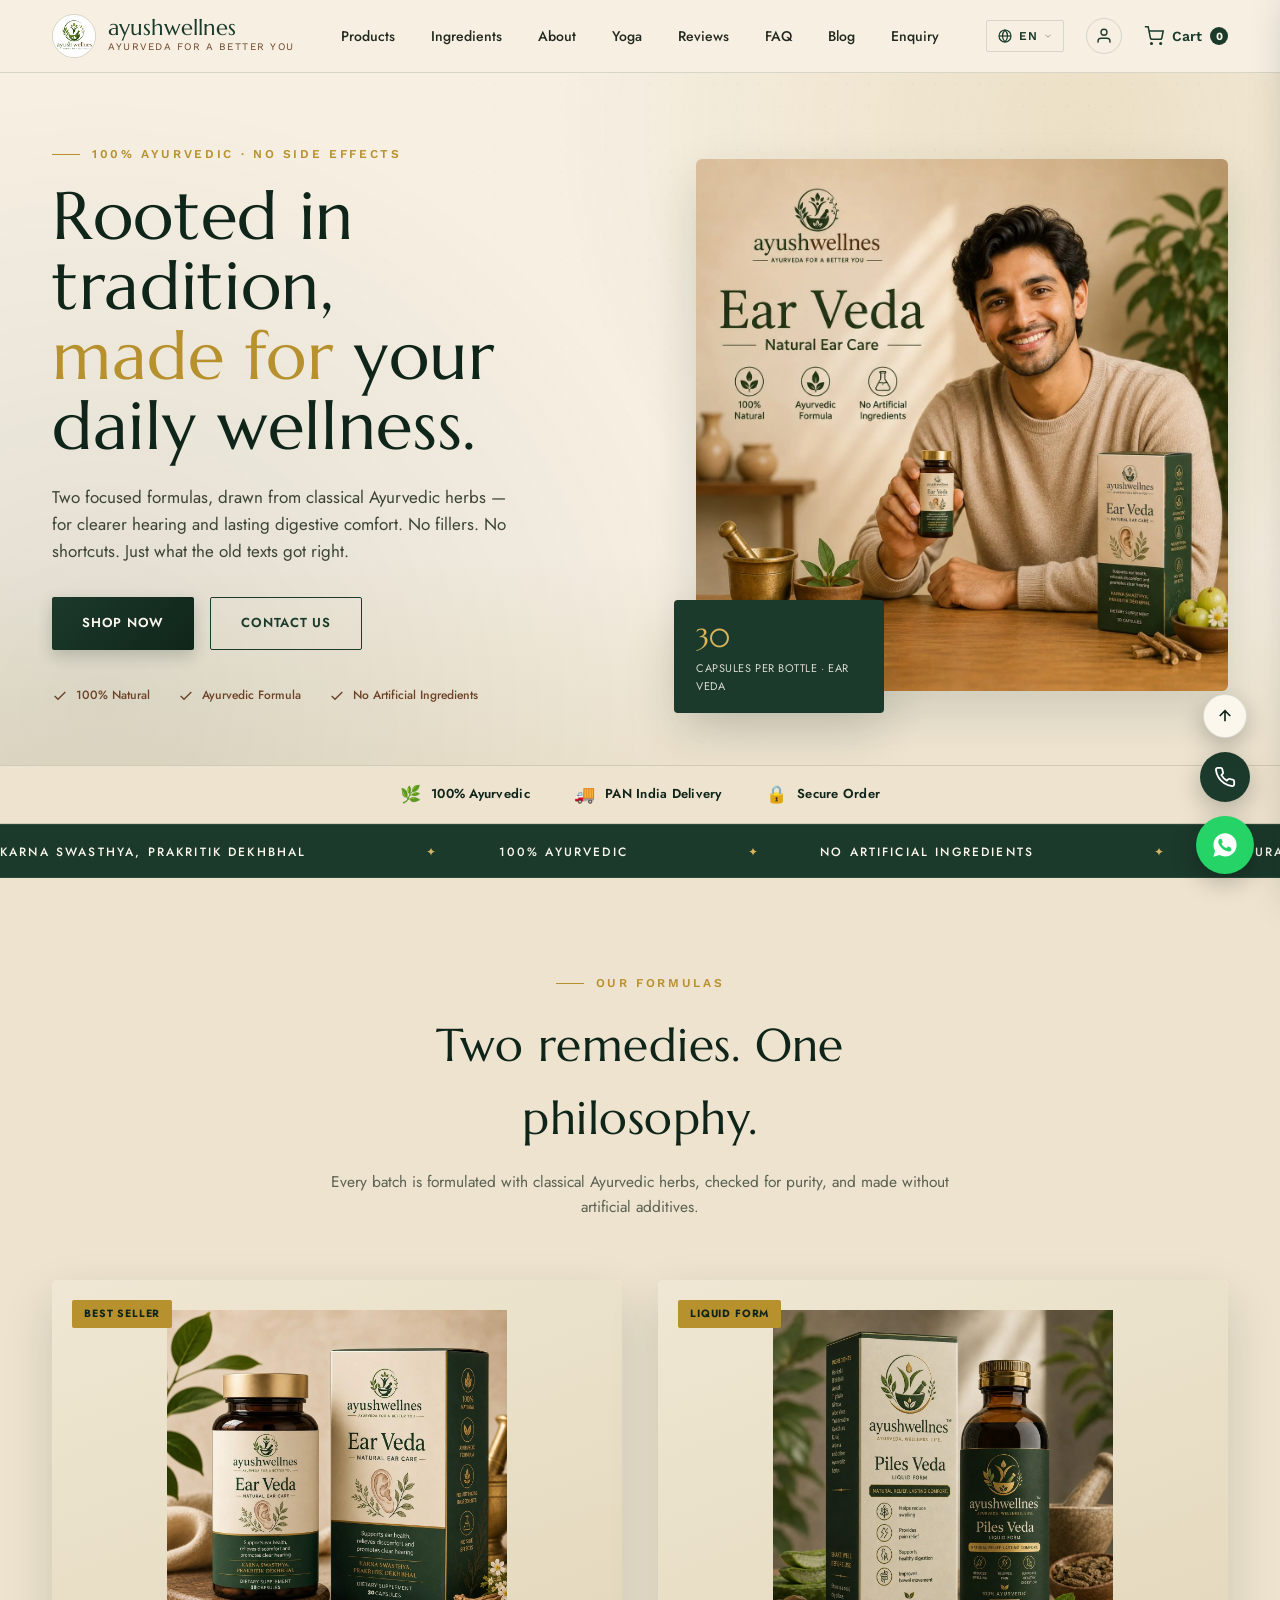
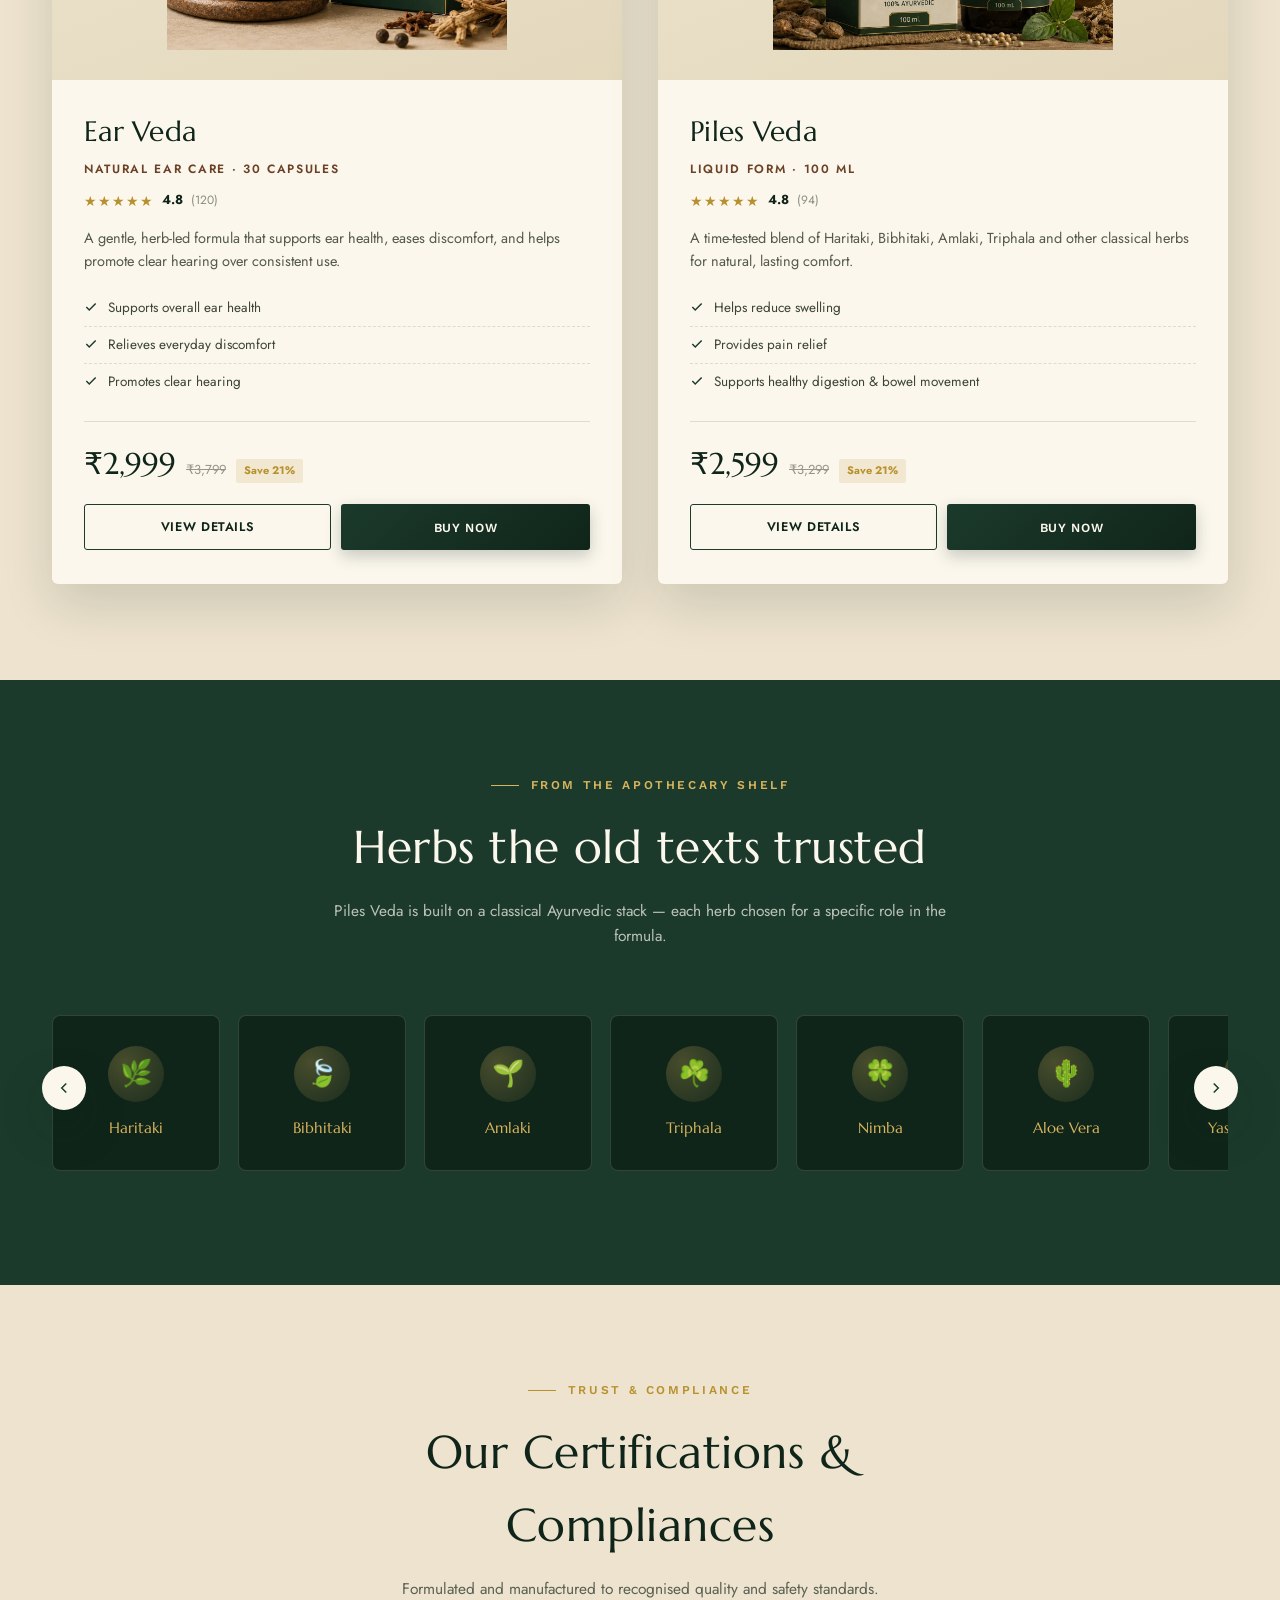
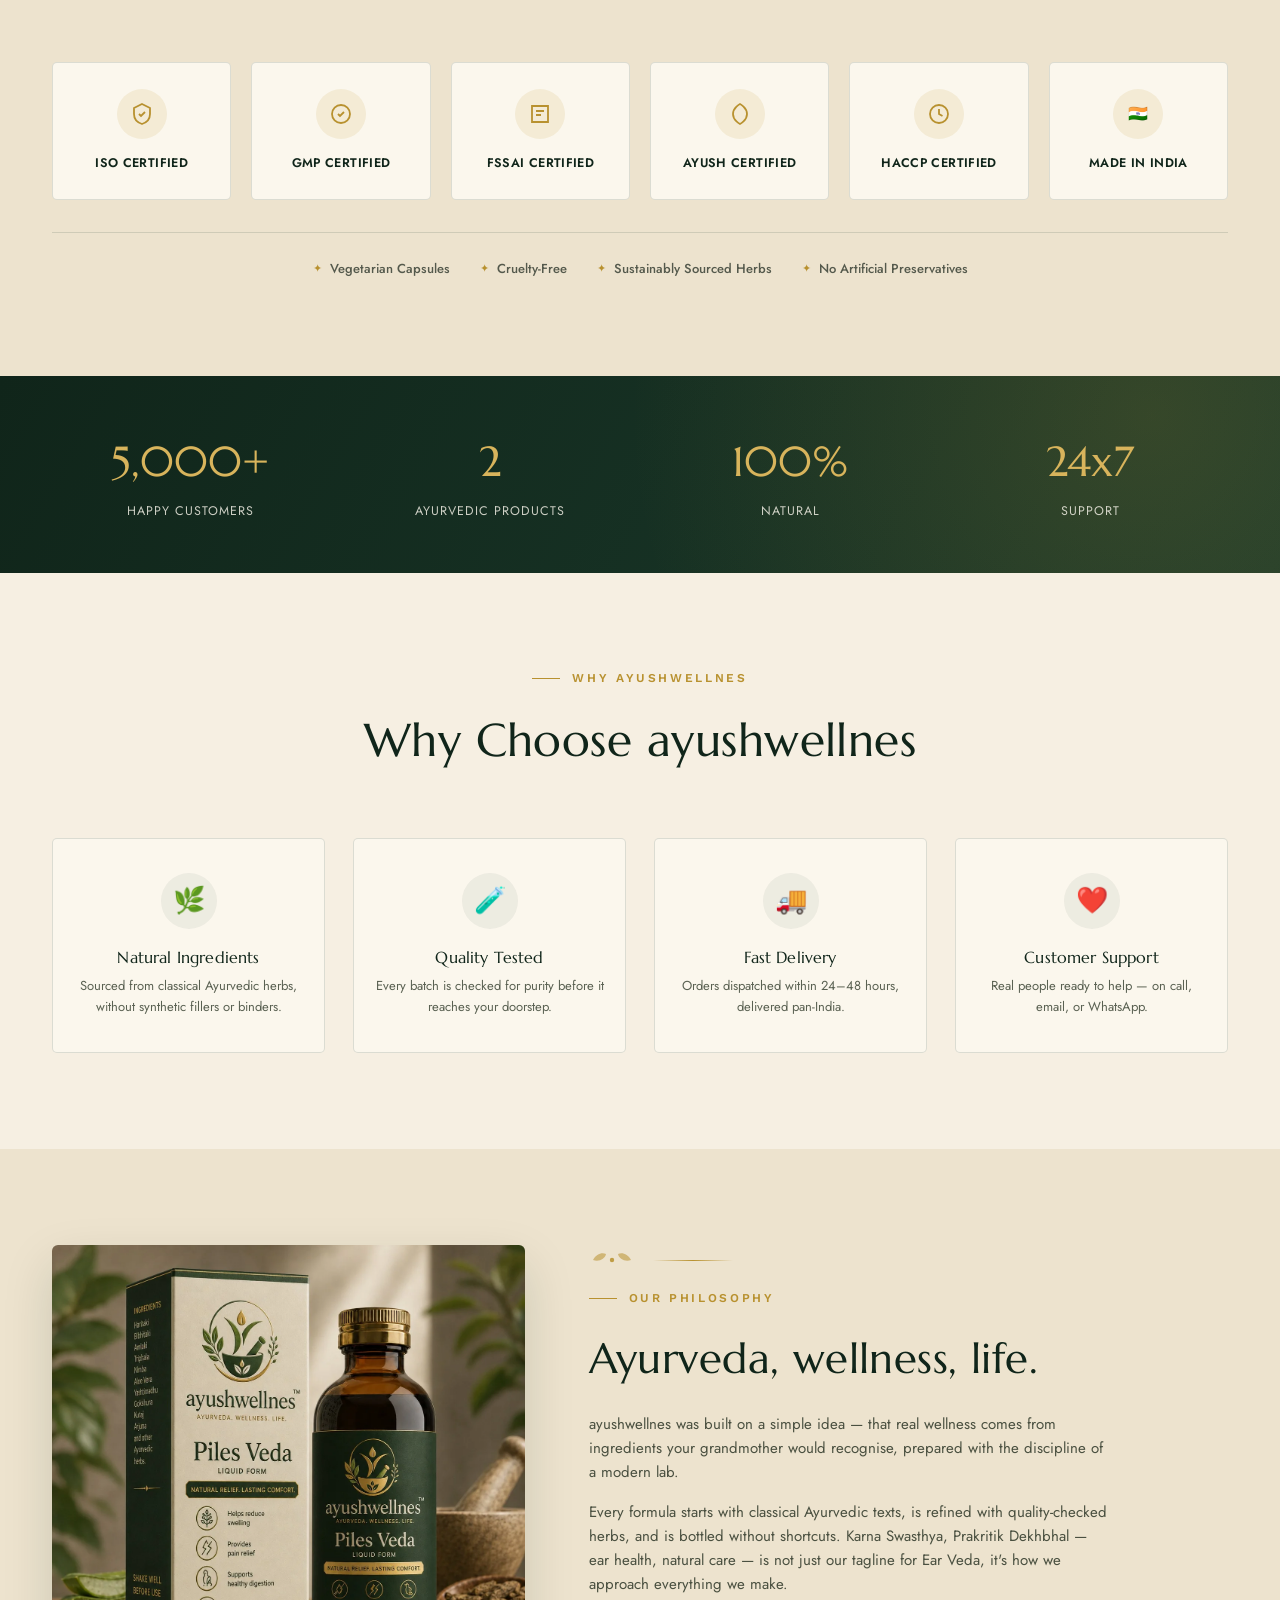
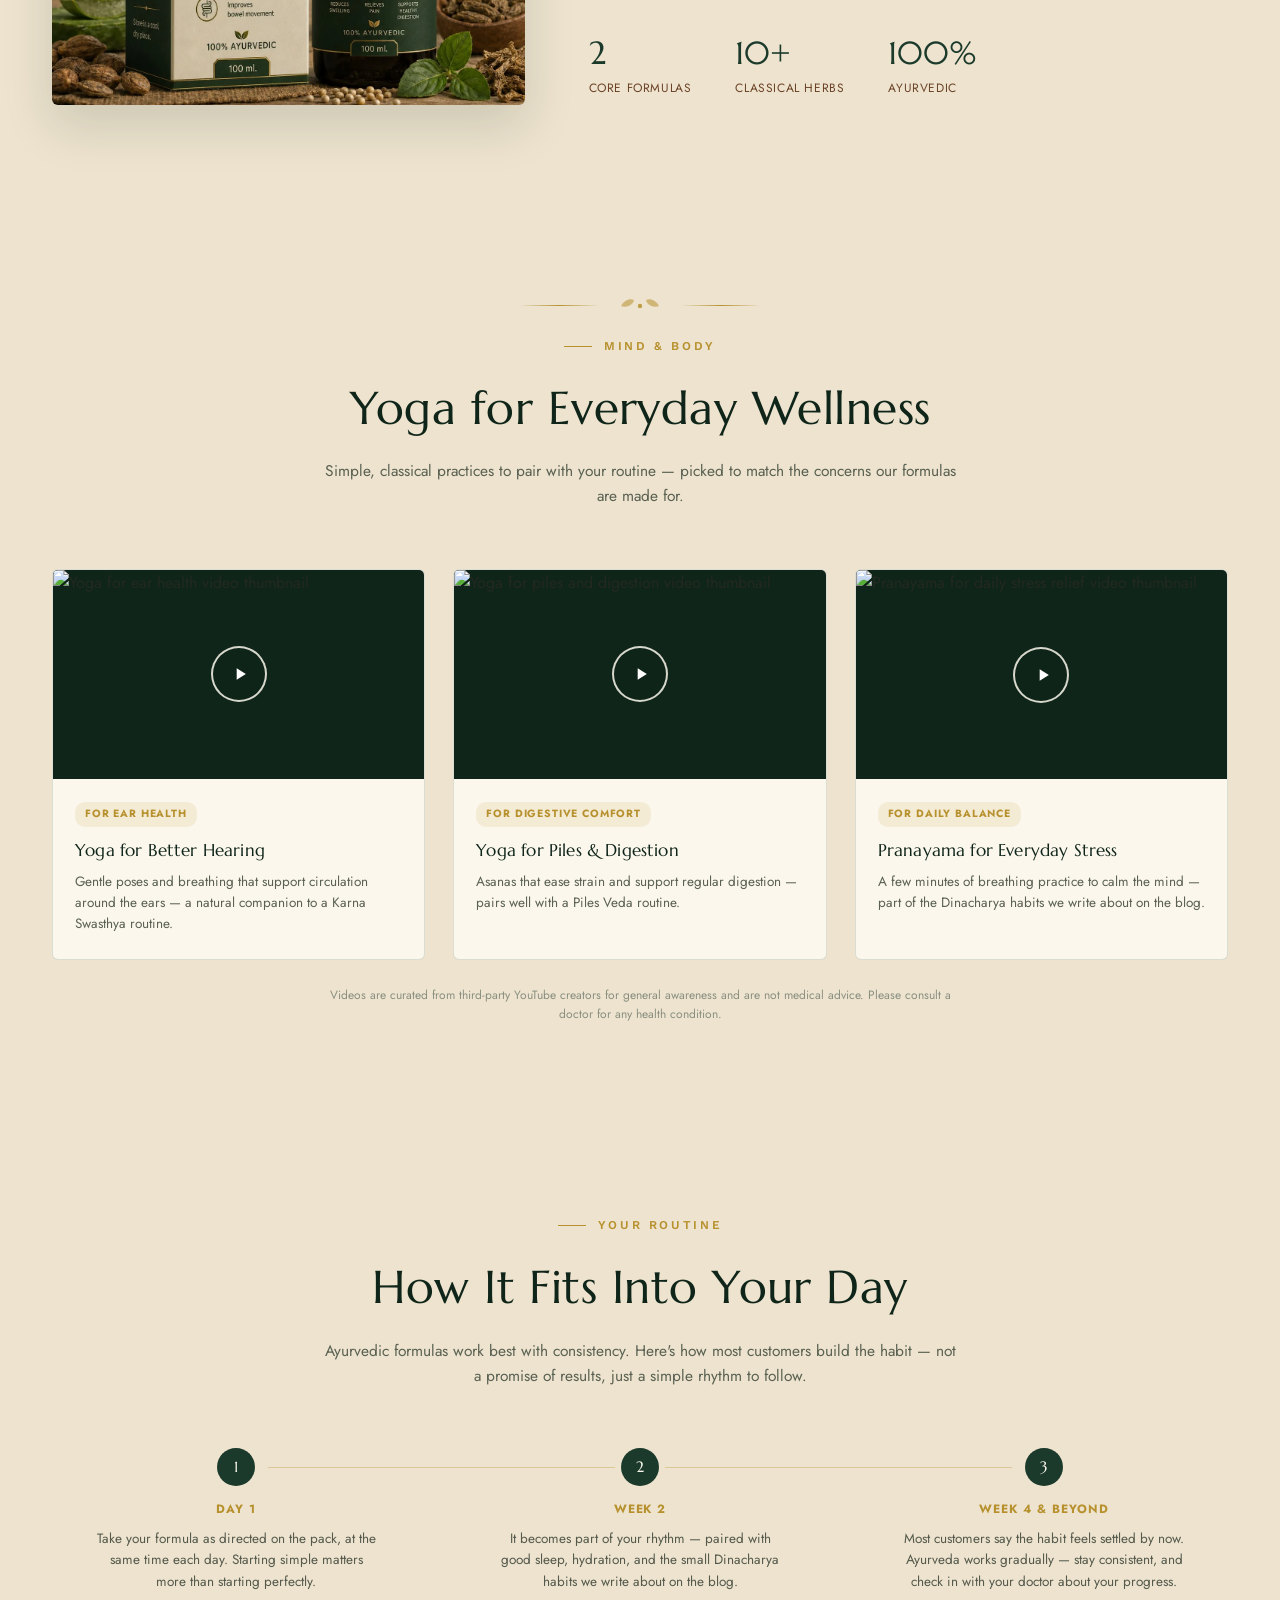
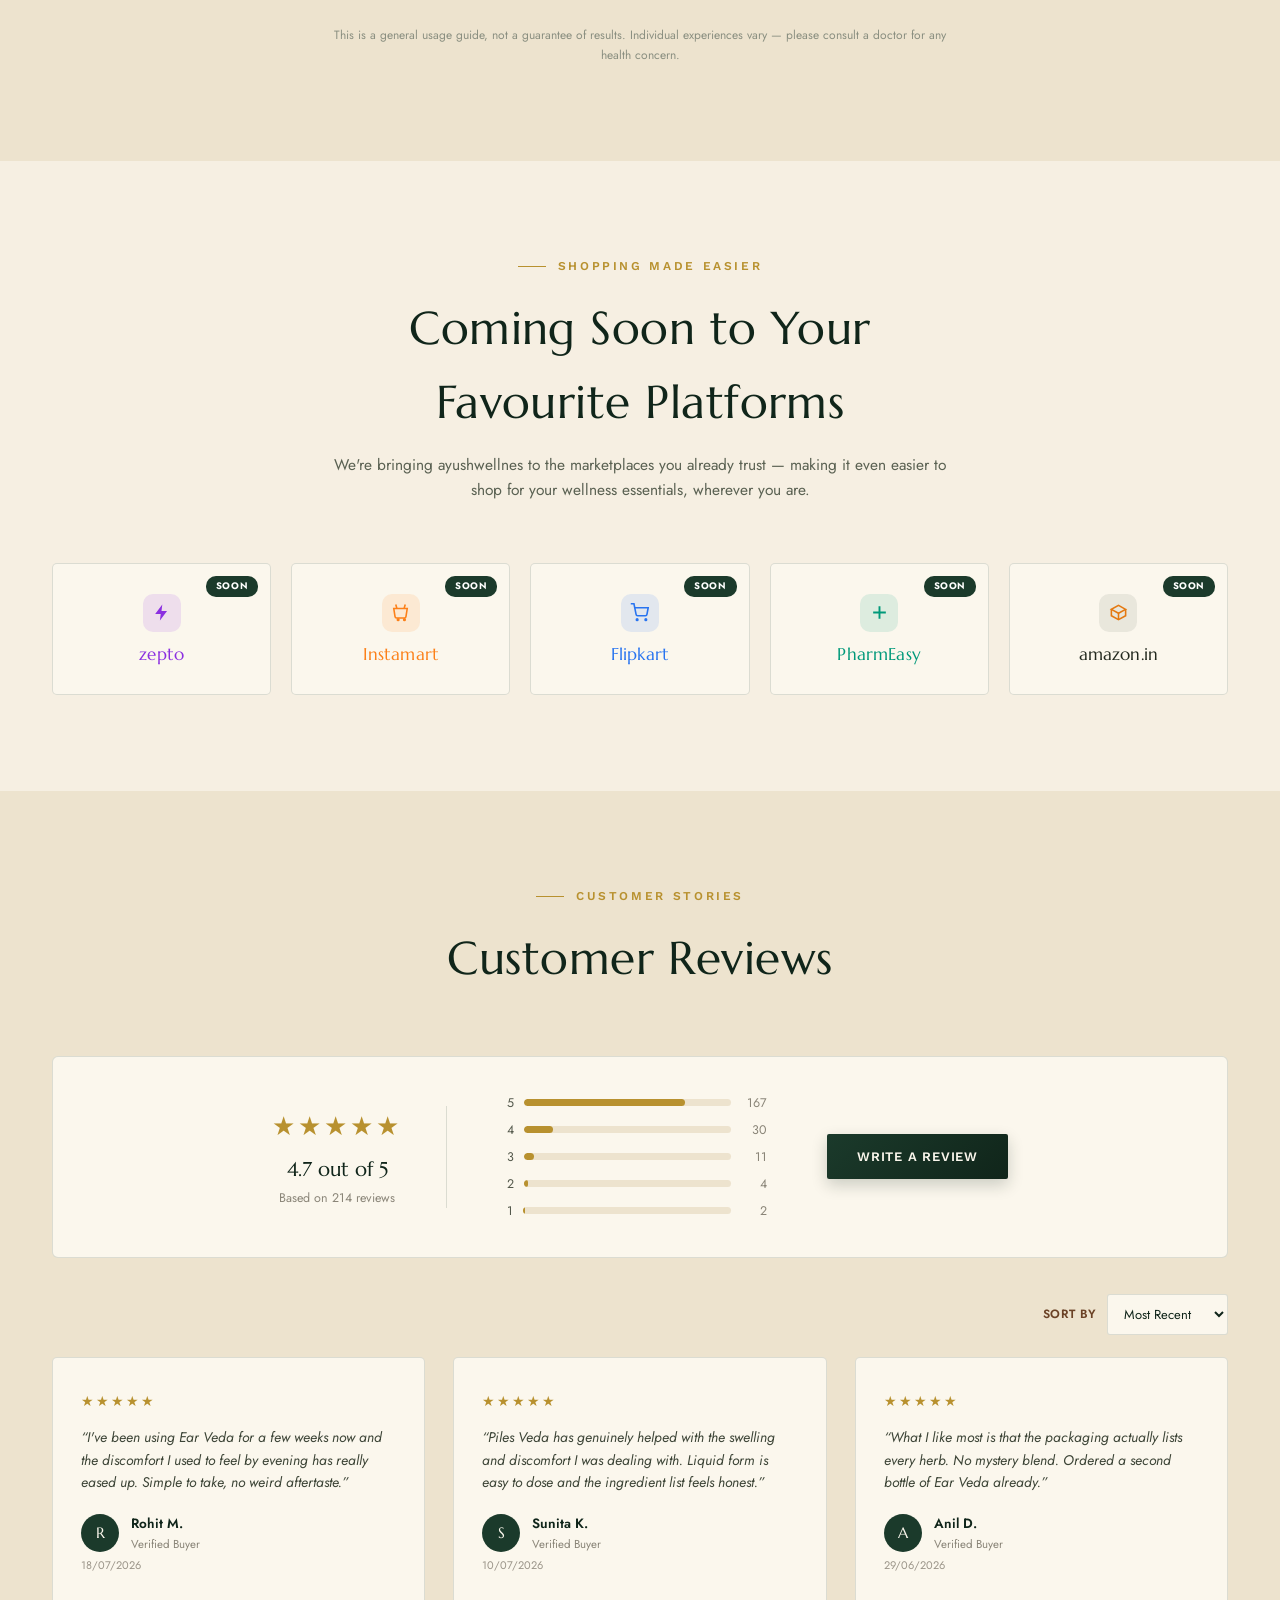
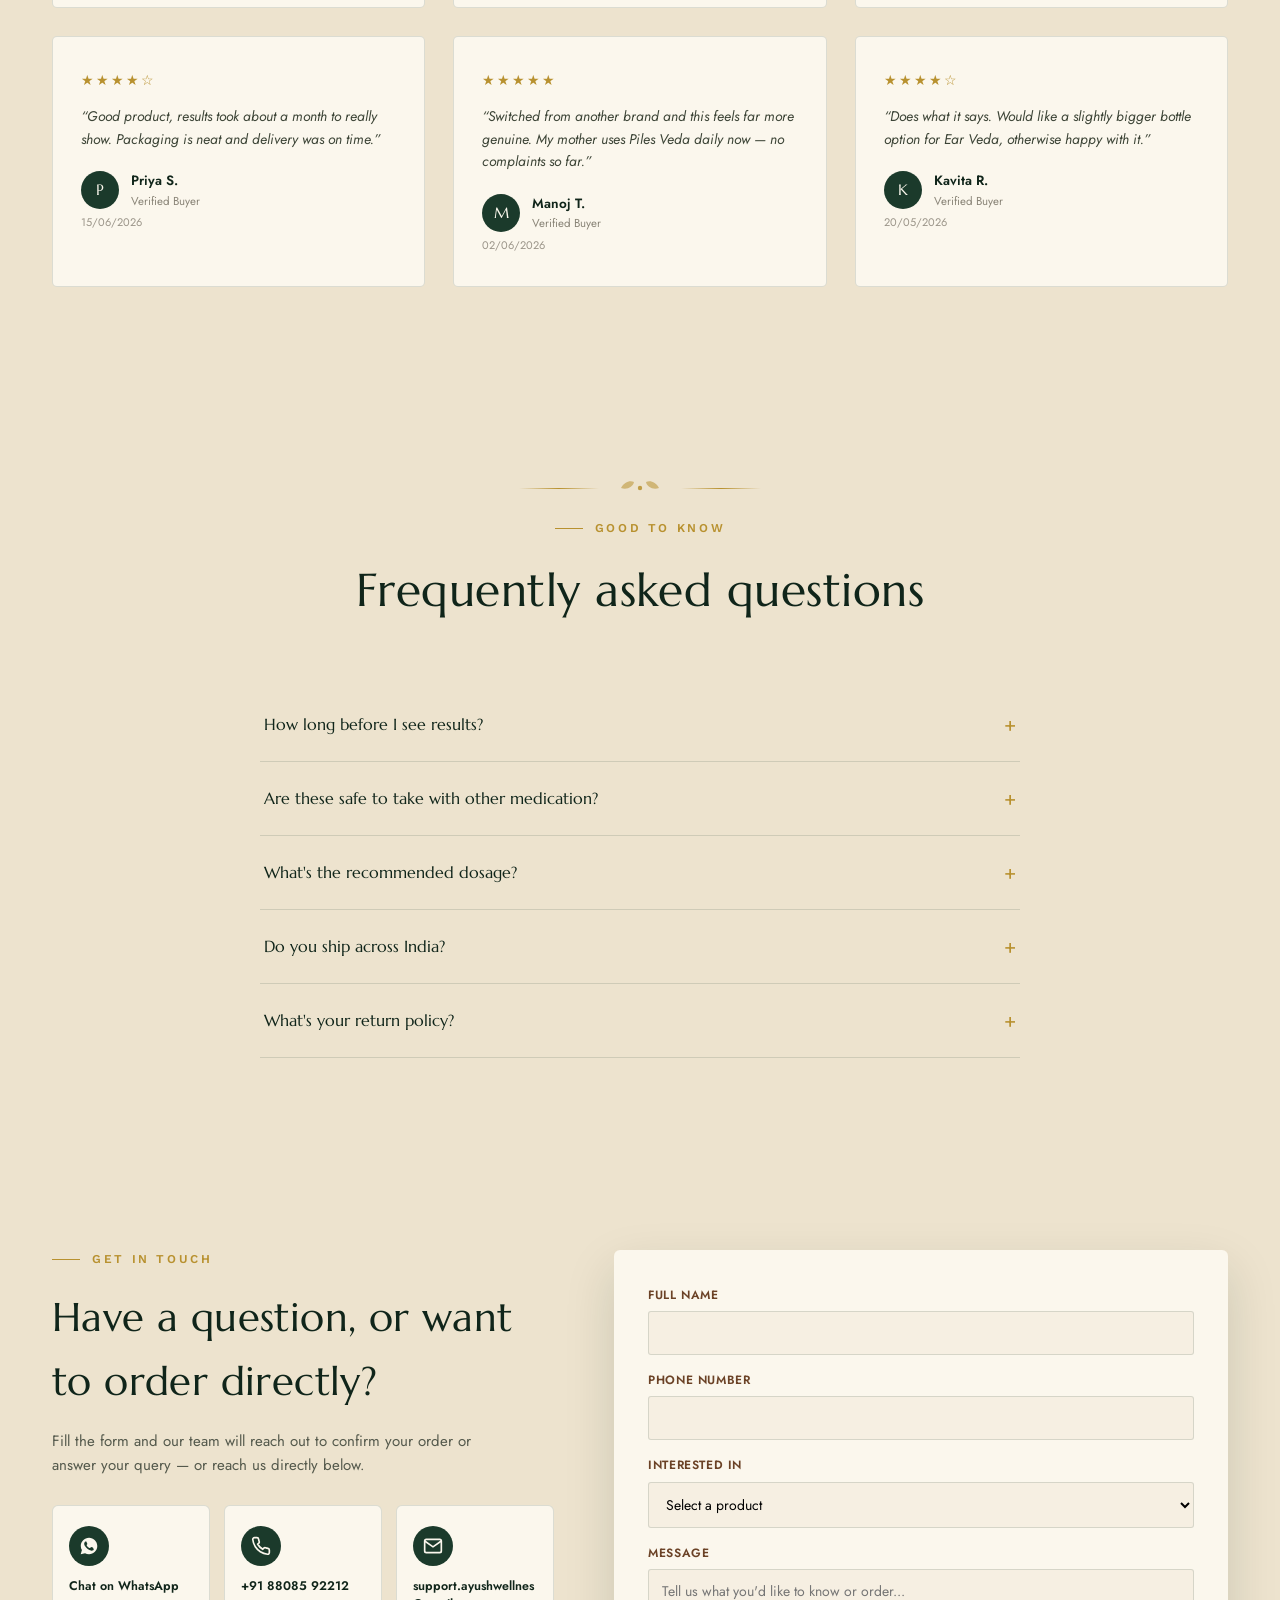
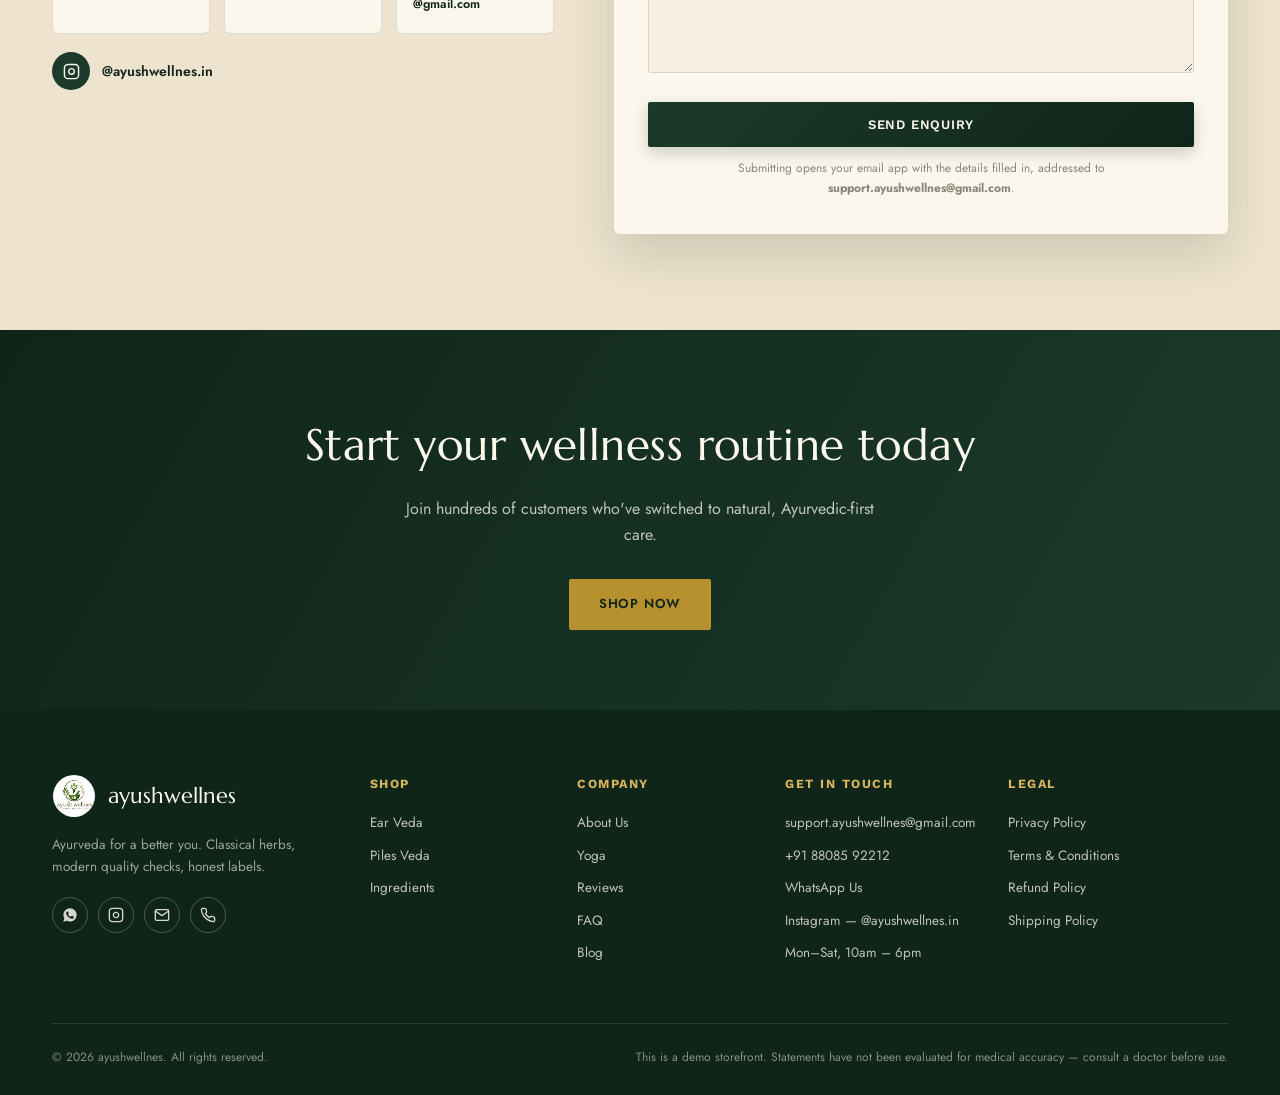
==== commit e45322d3: "Update index.html" ====
--- a/index.html
+++ b/index.html
@@ -10,7 +10,17 @@
 <link crossorigin="" href="https://fonts.gstatic.com" rel="preconnect"/>
 <link href="https://fonts.googleapis.com/css2?family=Marcellus&amp;family=Jost:wght@300;400;500;600;700&amp;family=Work+Sans:wght@400;500;600&amp;display=swap" rel="stylesheet"/>
 
-<link href="style.css" rel="stylesheet"/></head>
+<link href="style.css" rel="stylesheet"/>
+<!-- Google tag (gtag.js) -->
+<script async src="https://www.googletagmanager.com/gtag/js?id=G-DZB9NLEY49"></script>
+<script>
+  window.dataLayer = window.dataLayer || [];
+  function gtag(){dataLayer.push(arguments);}
+  gtag('js', new Date());
+
+  gtag('config', 'G-DZB9NLEY49');
+</script>
+</head>
 <body>
 <div class="page-loader" id="pageLoader">
 <picture><source srcset="logo.webp" type="image/webp"/><img alt="ayushwellnes" src="logo.jpg"/></picture>
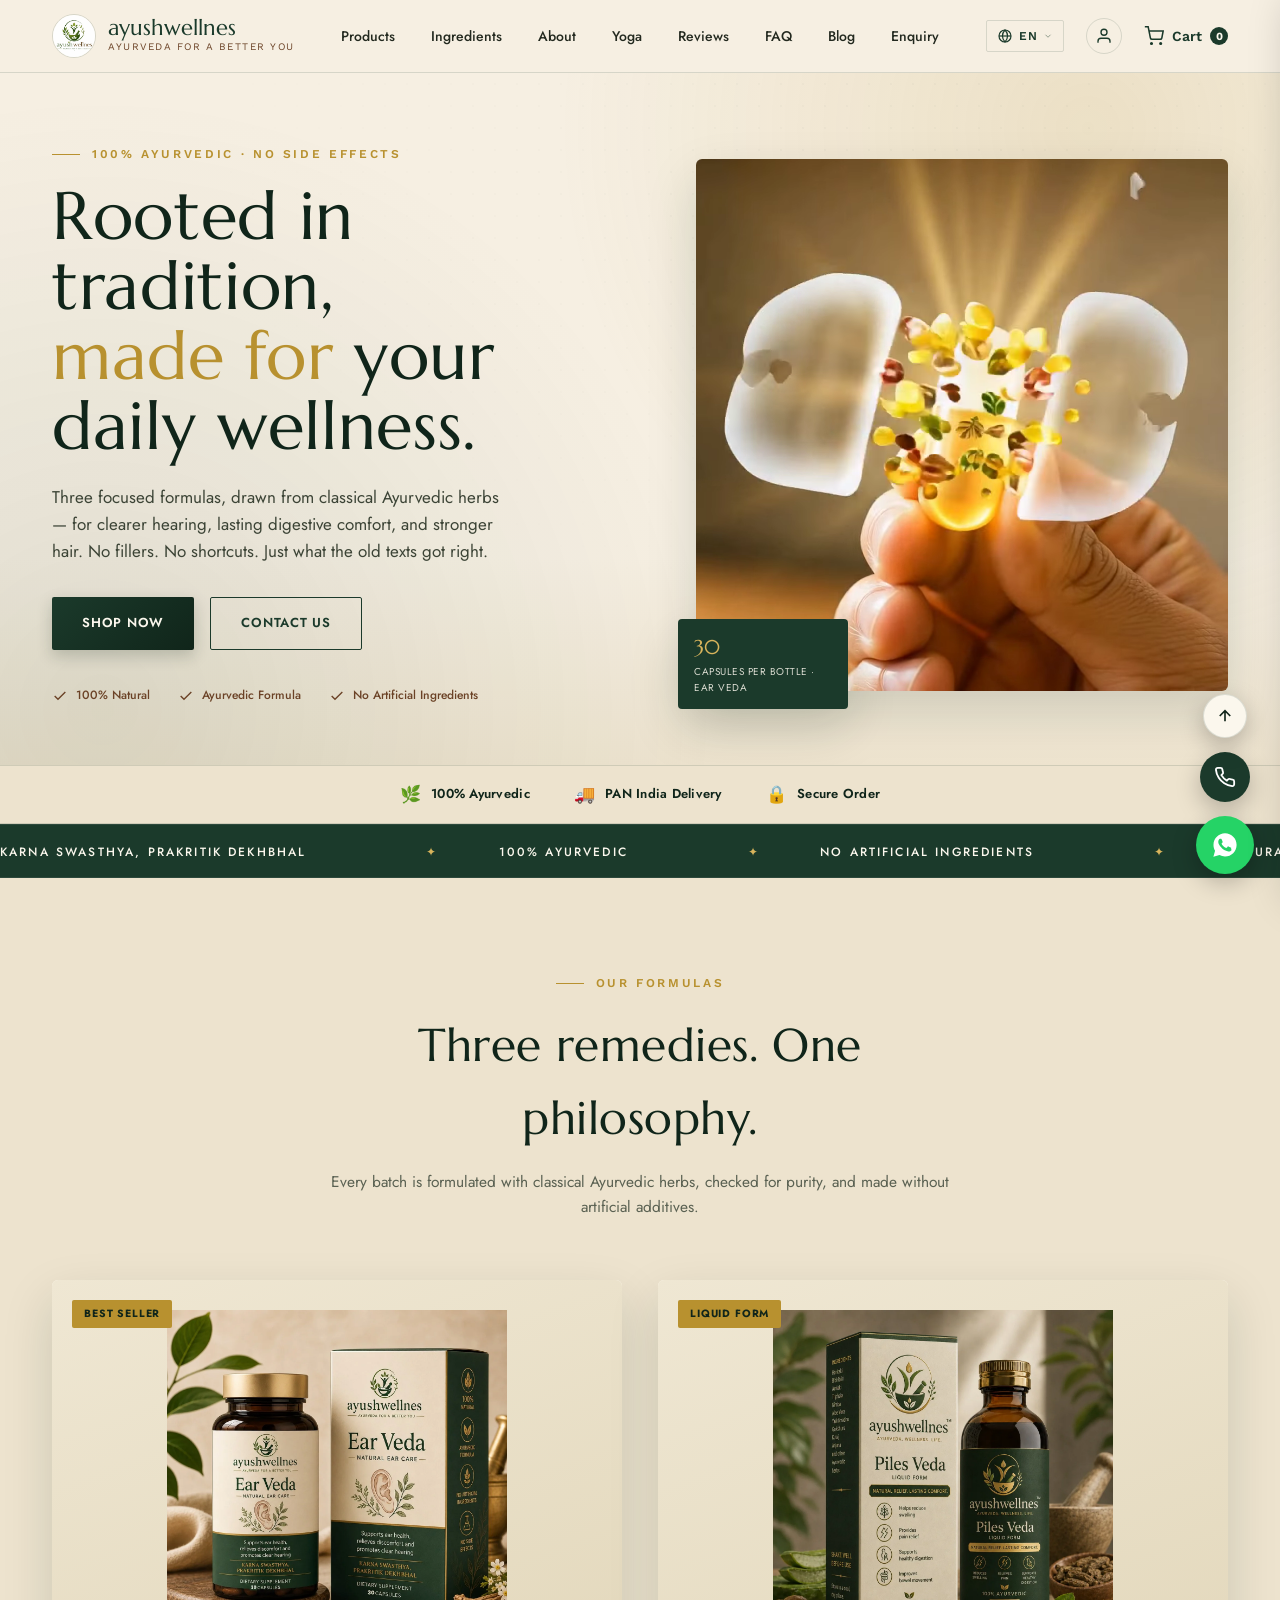
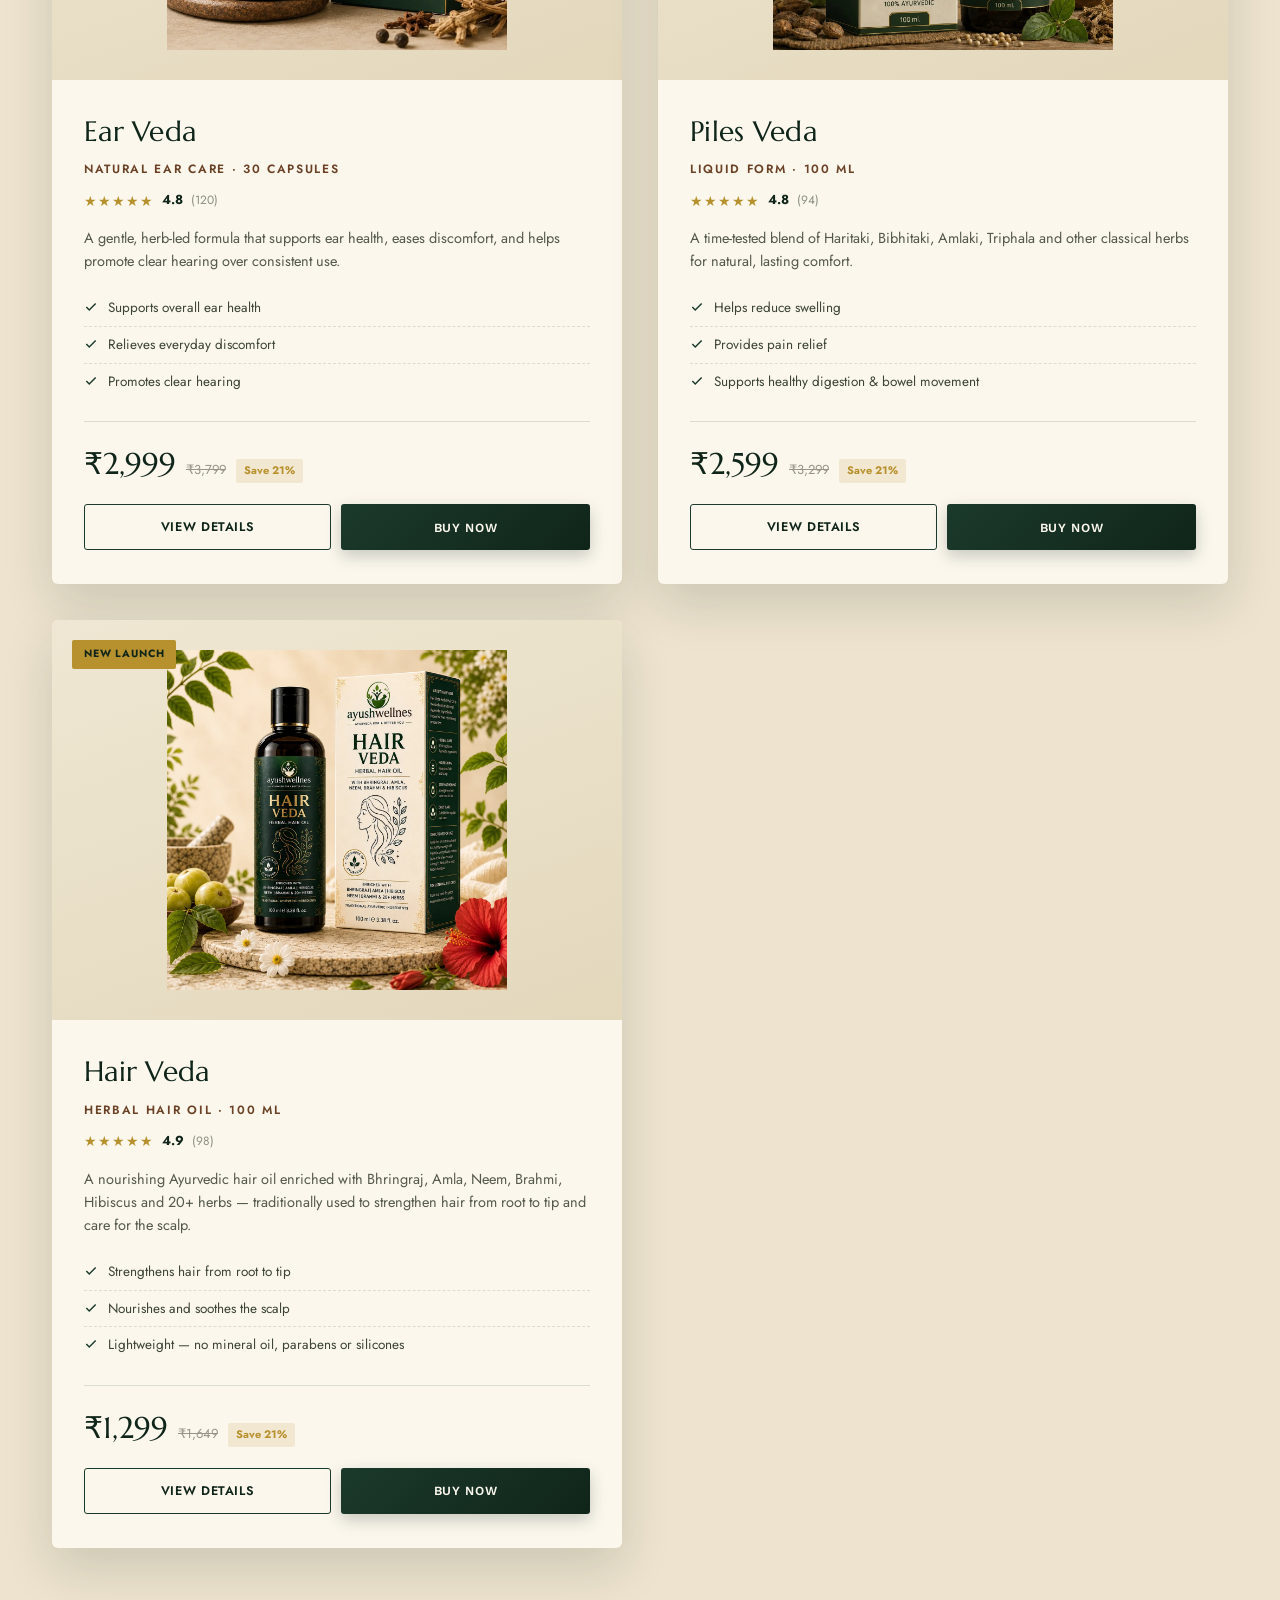
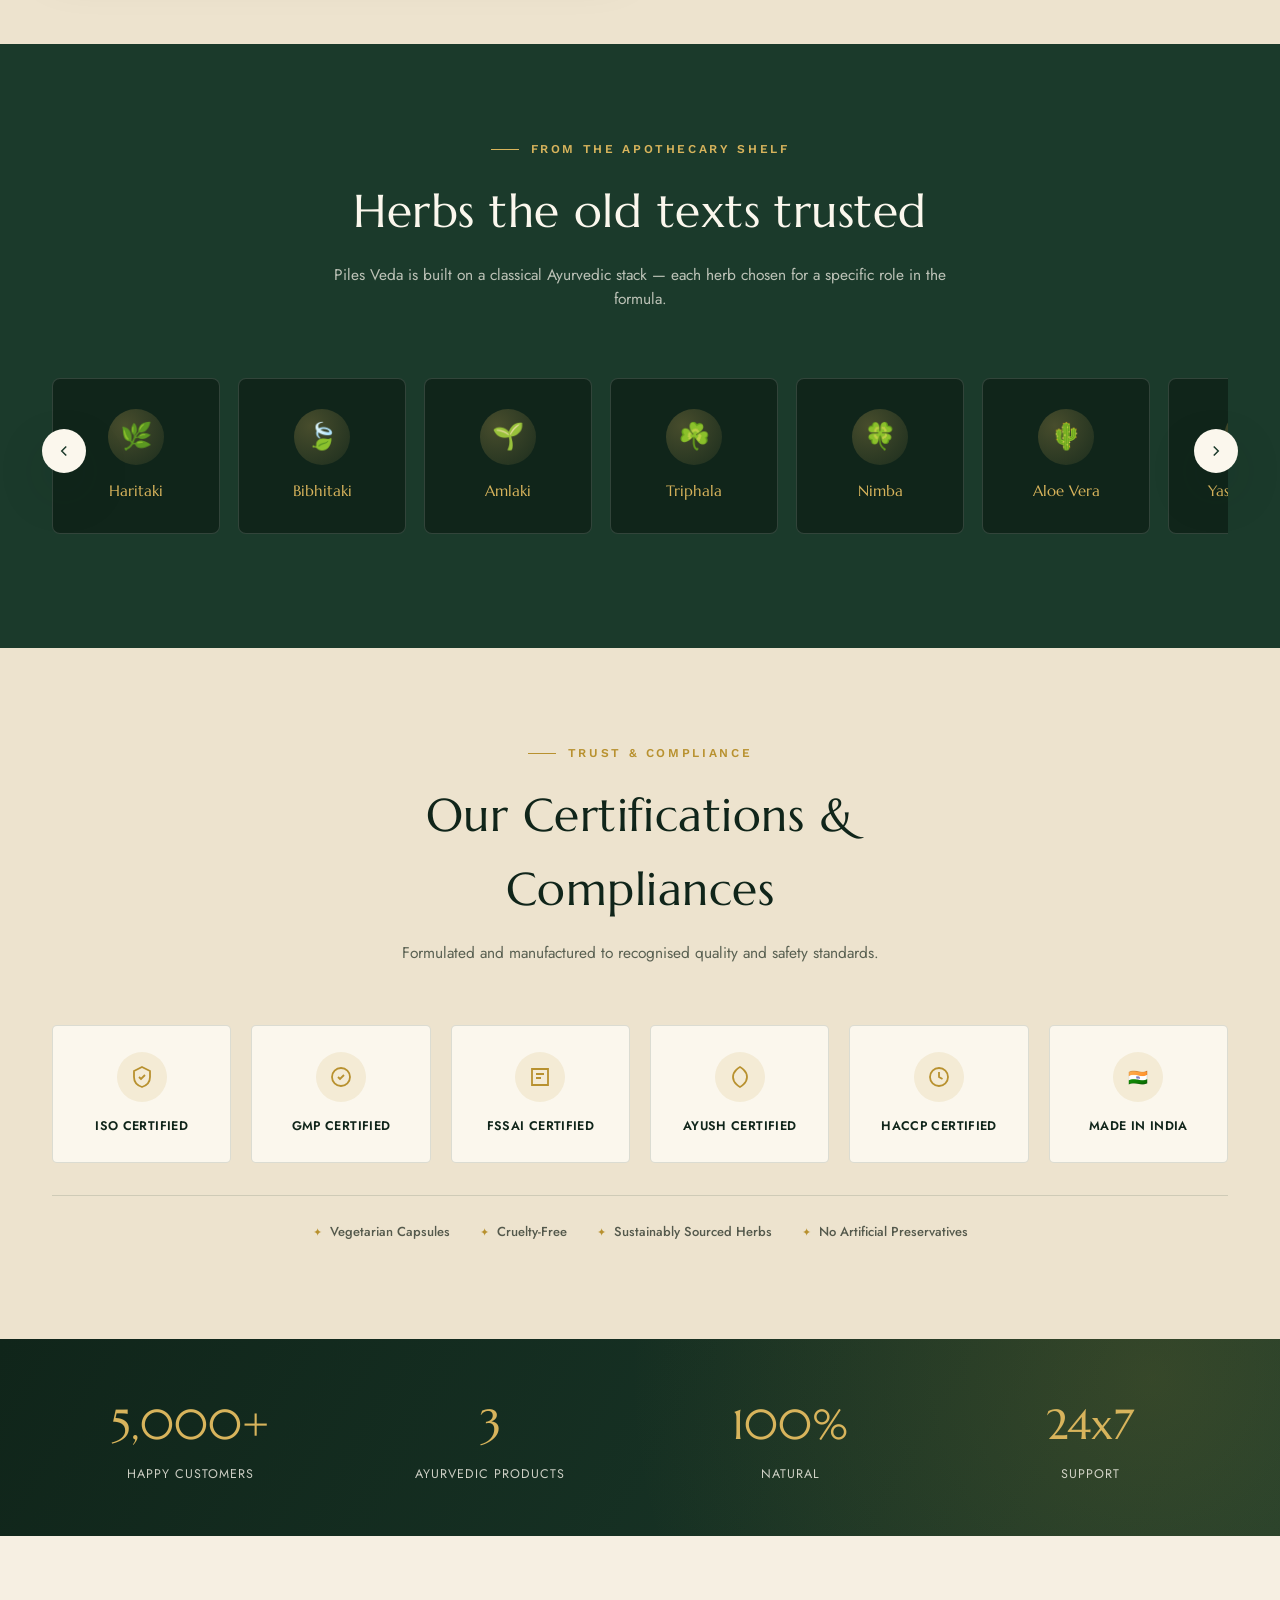
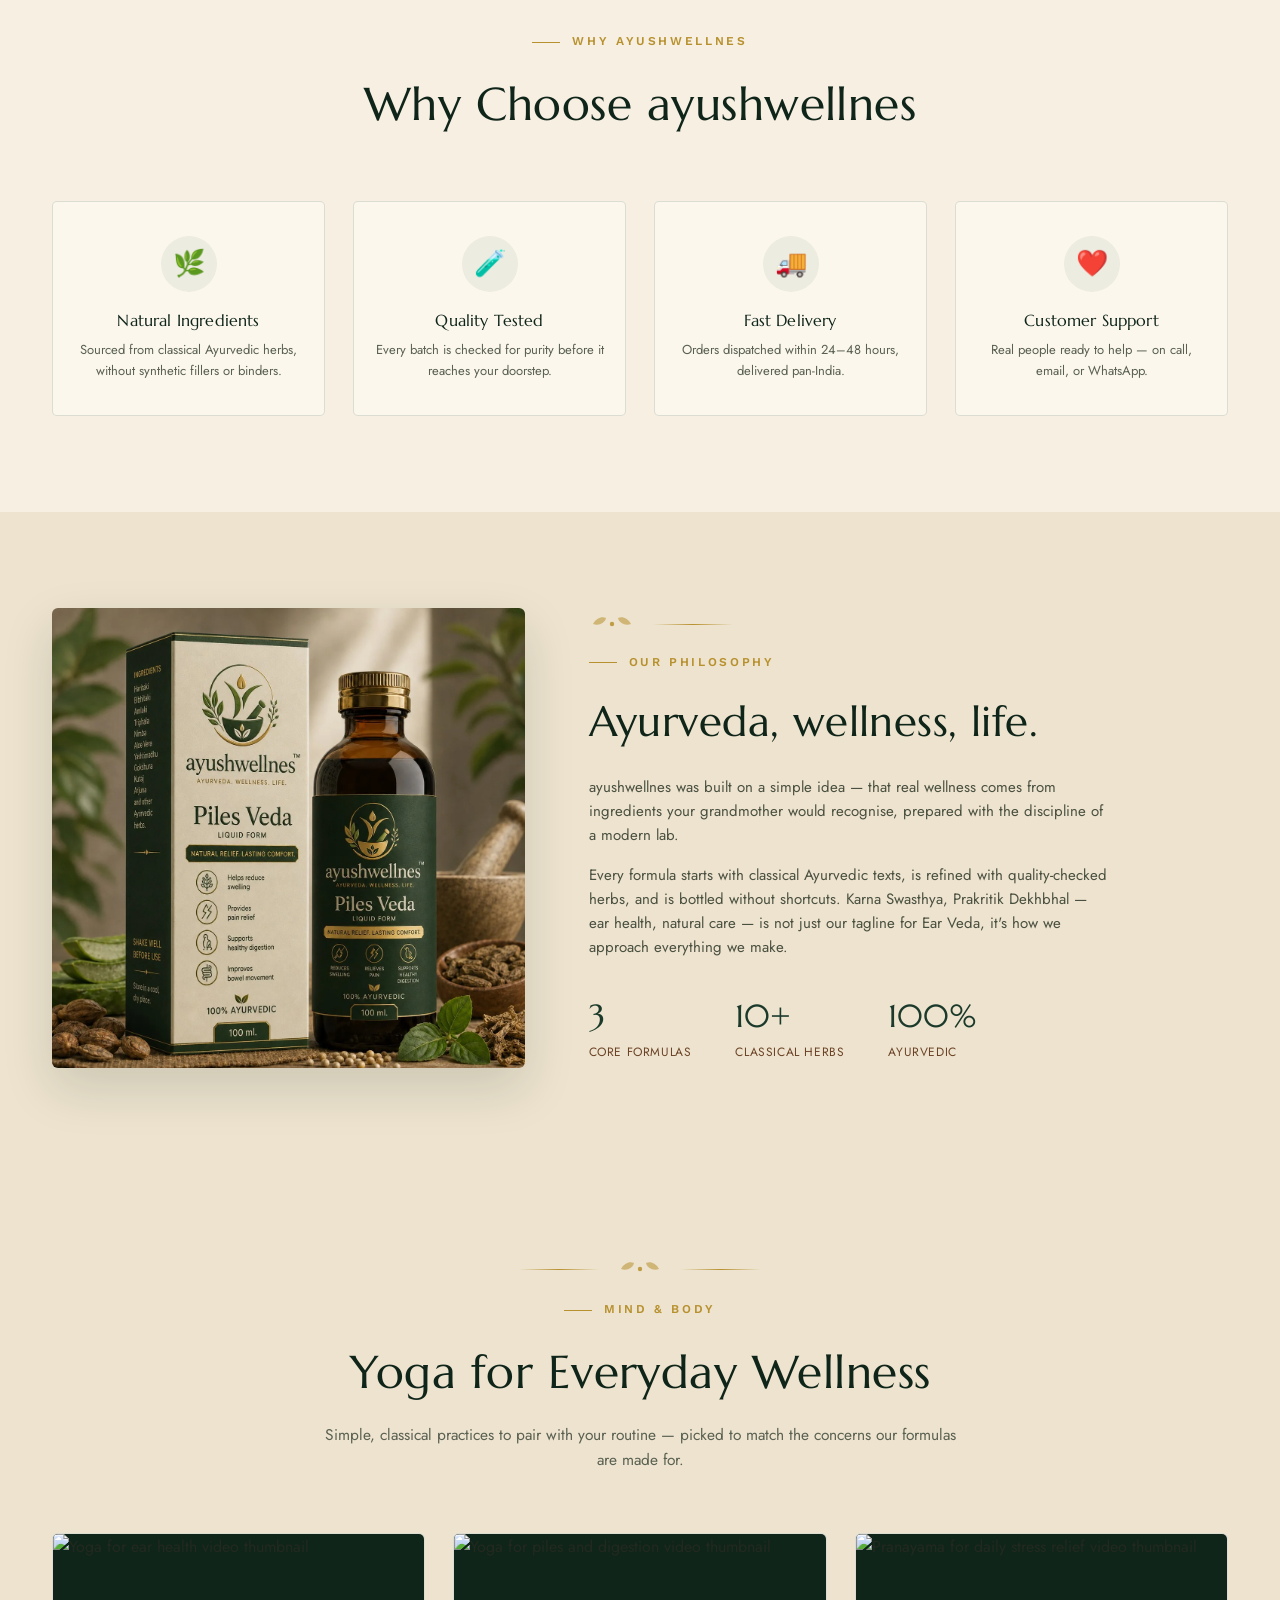
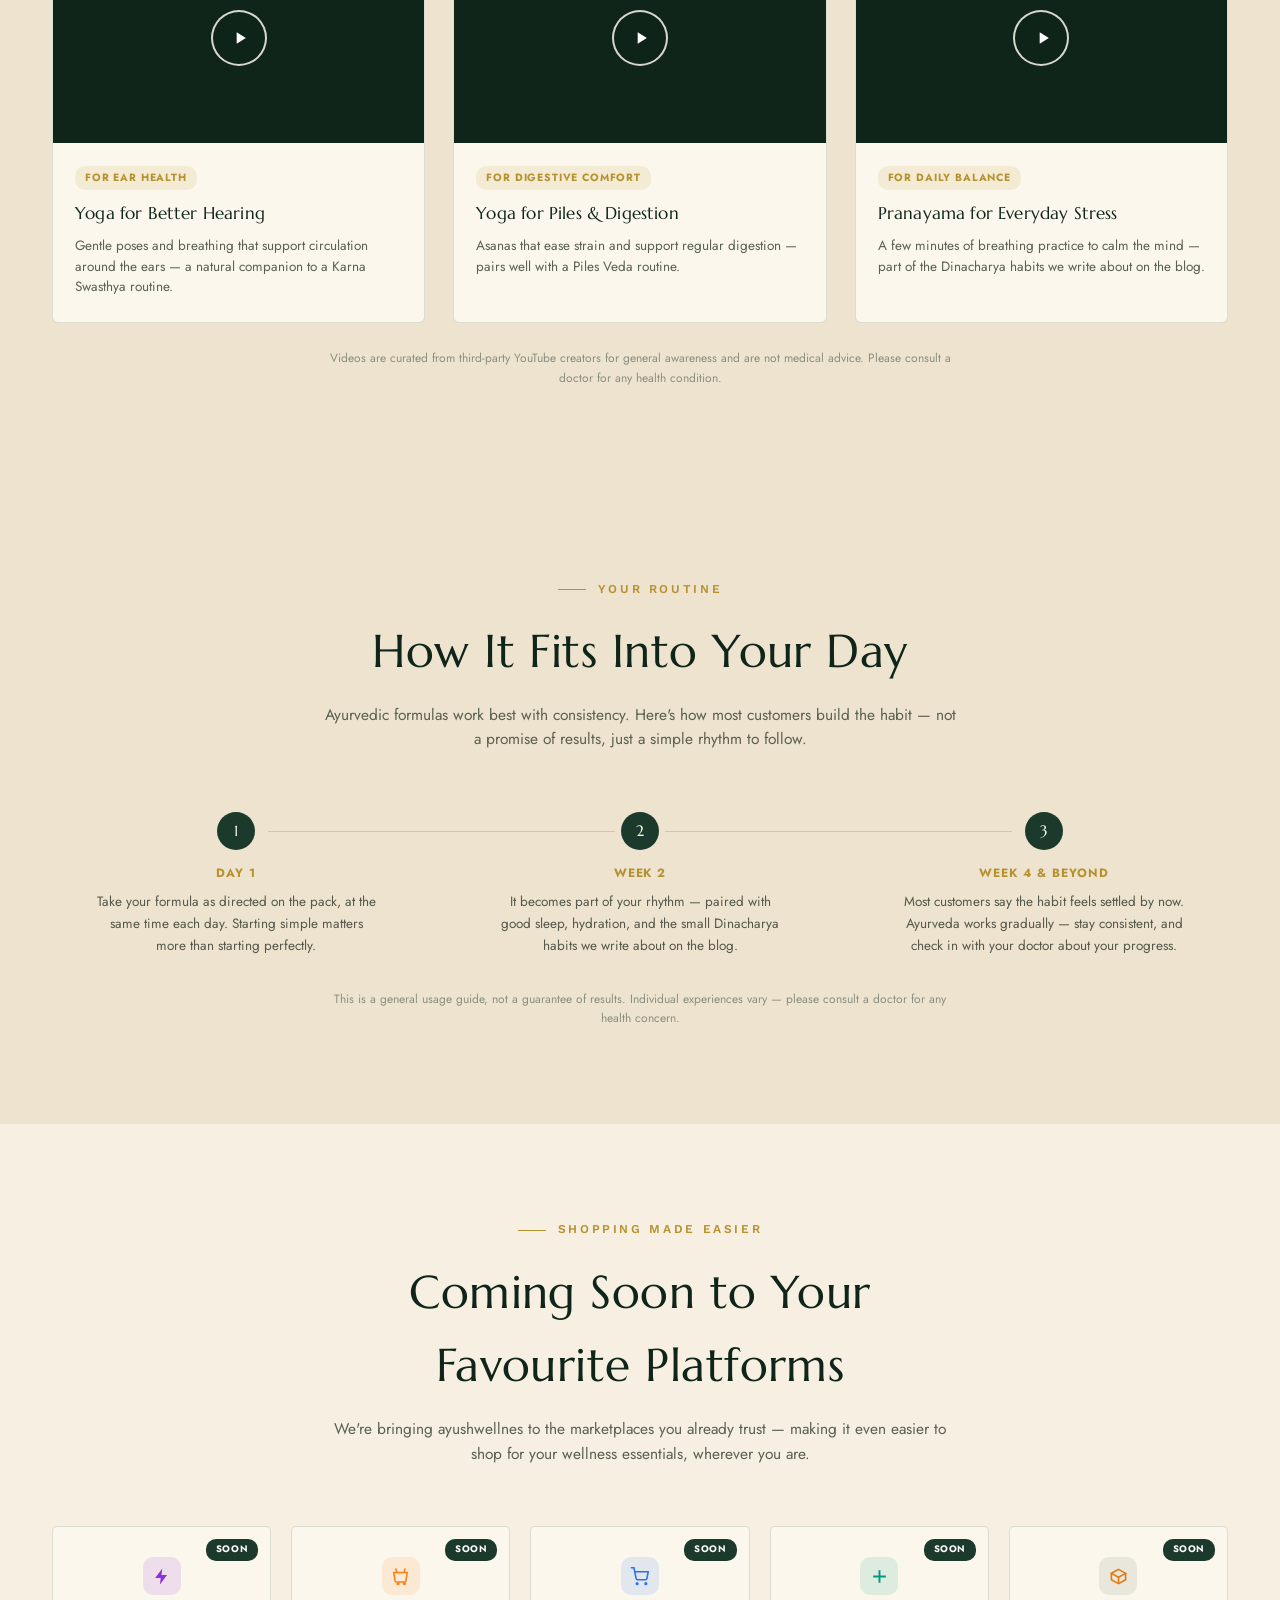
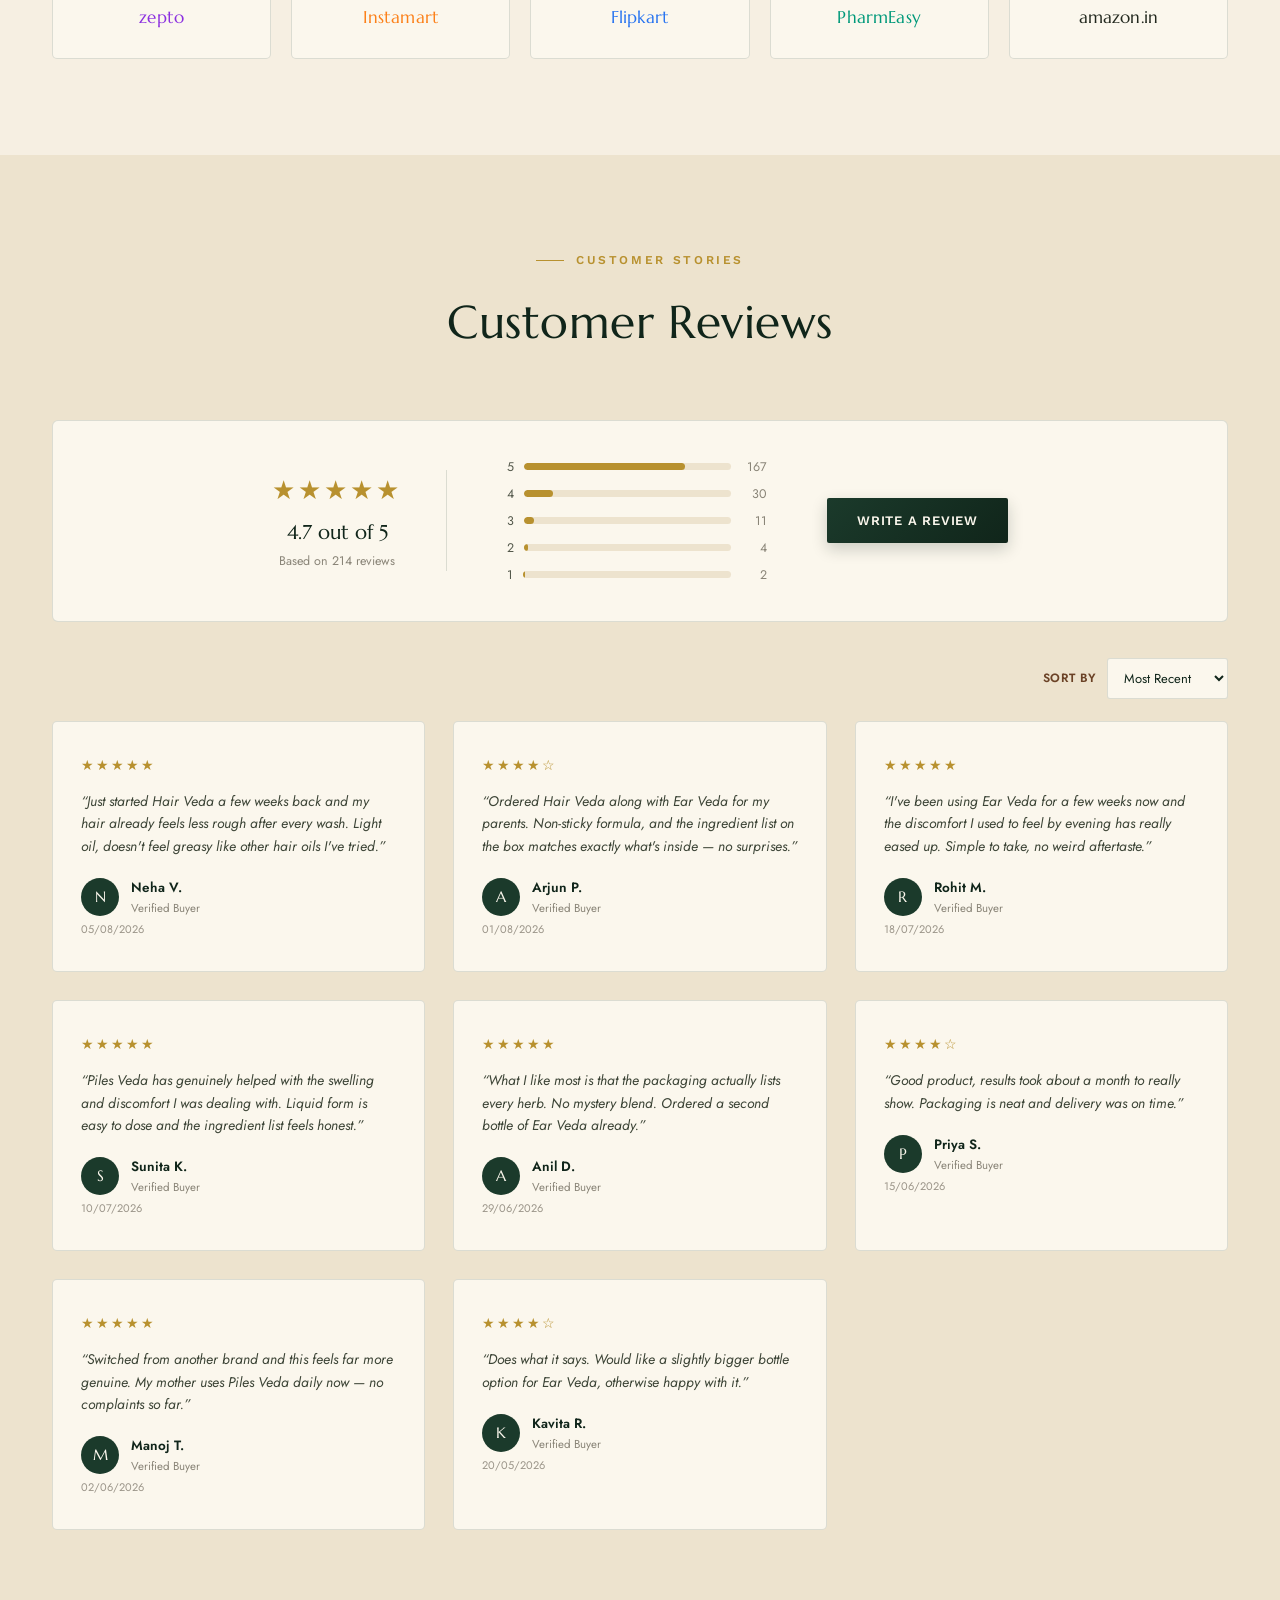
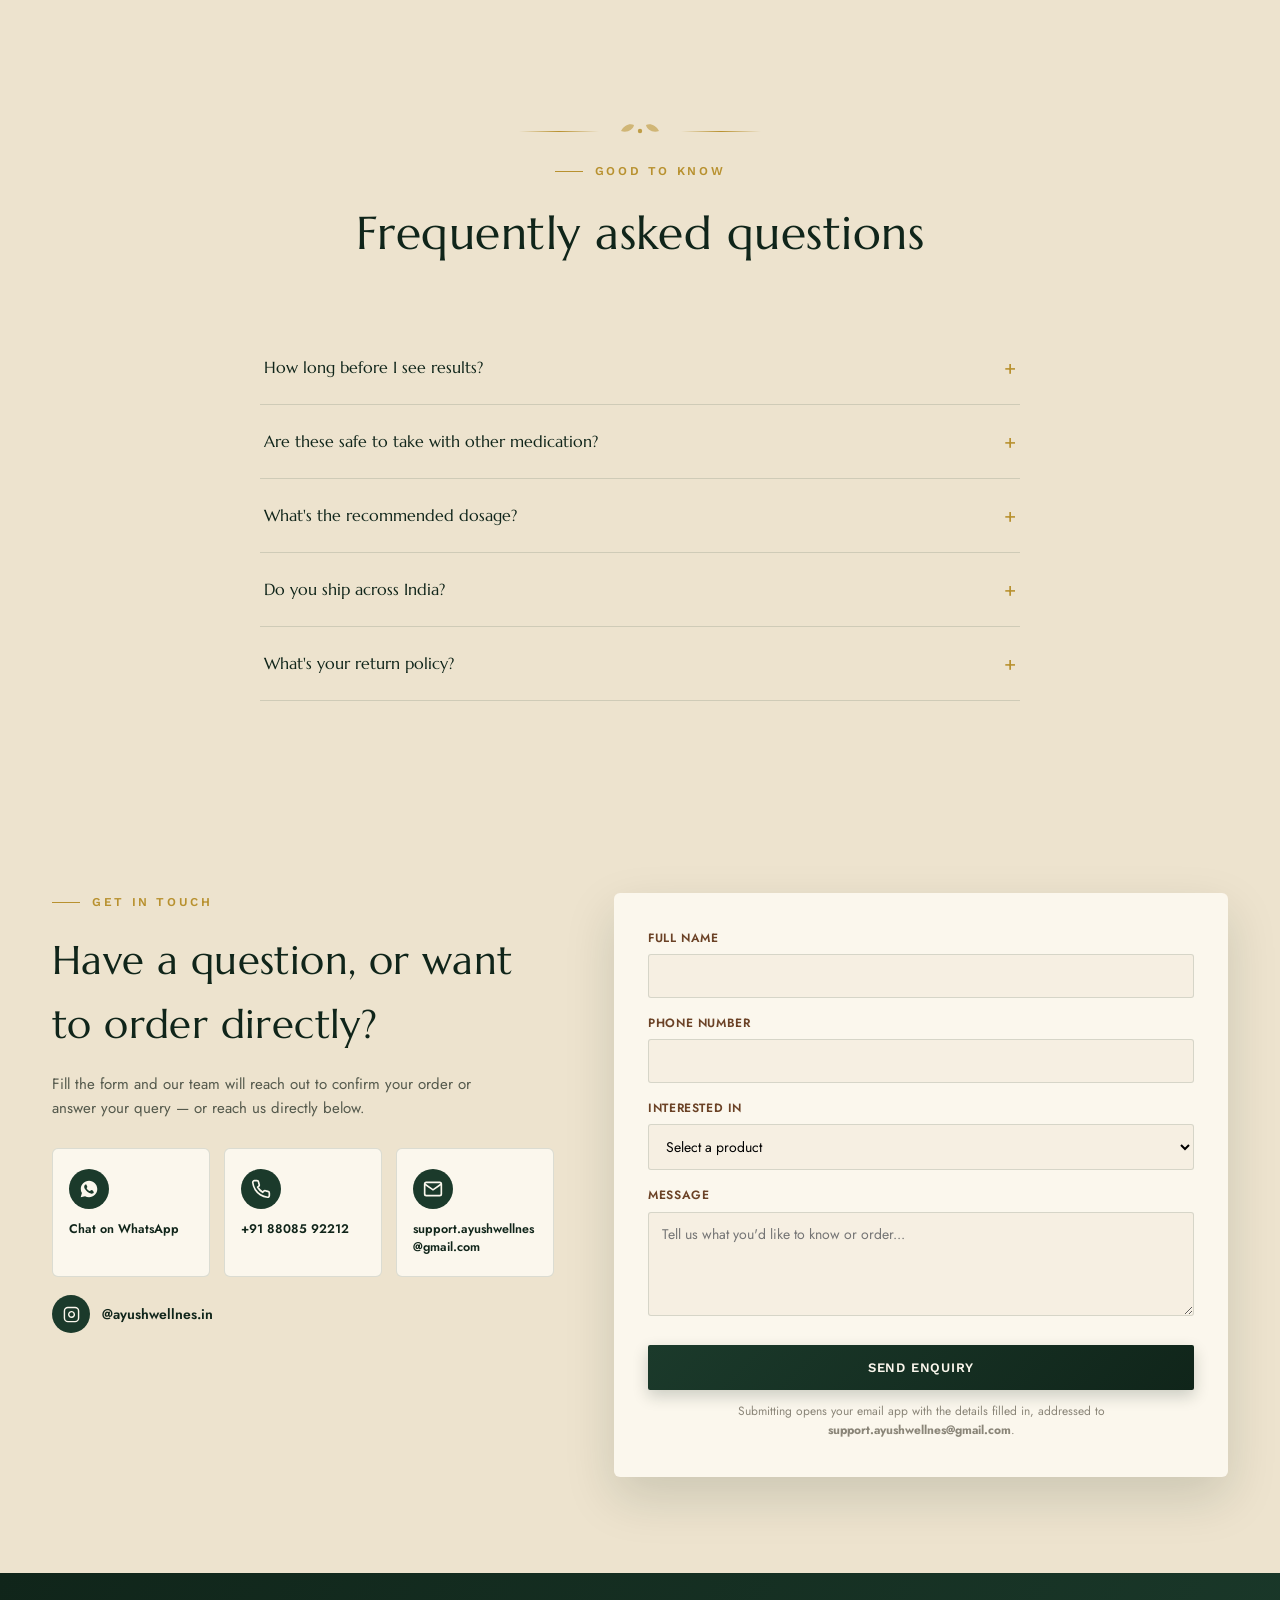
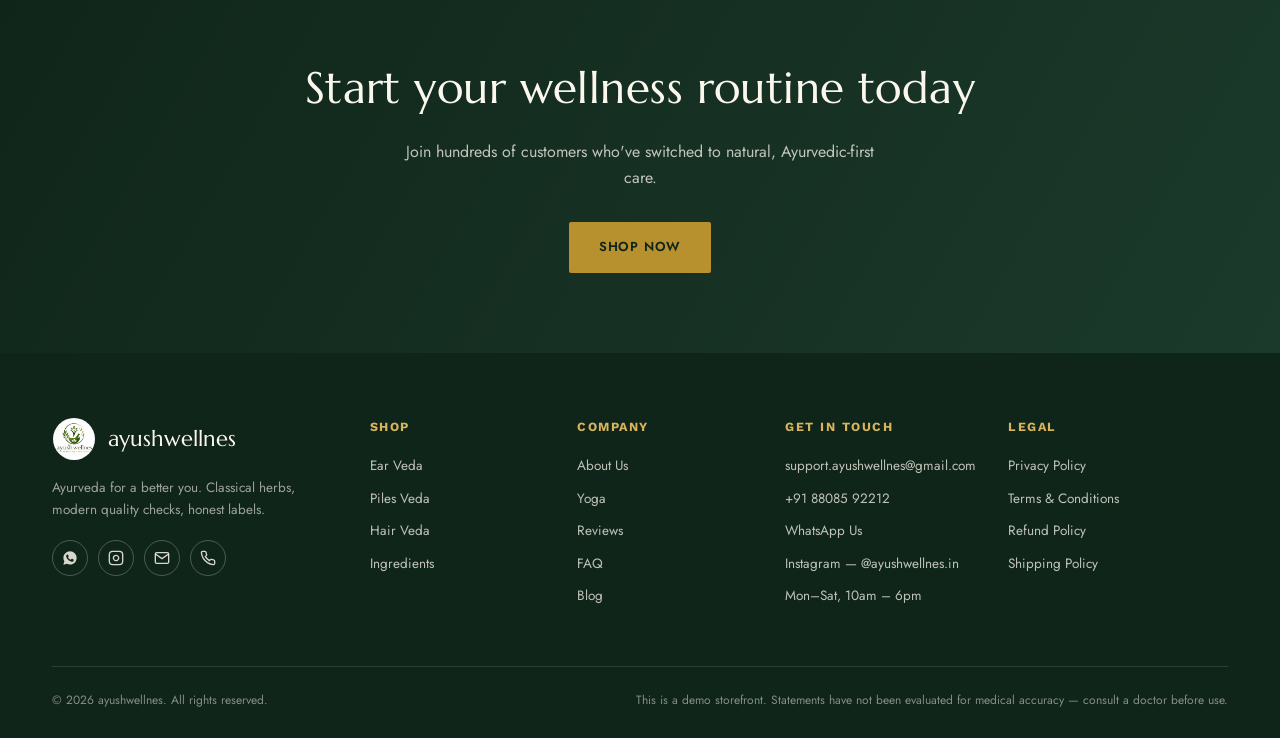
==== commit 4bce92c4: "Add files via upload" ====
--- a/index.html
+++ b/index.html
@@ -5,22 +5,12 @@
 <meta charset="utf-8"/>
 <meta content="width=device-width, initial-scale=1.0" name="viewport"/>
 <title>ayushwellnes — Ayurveda for a Better You</title>
-<meta content="ayushwellnes — 100% Ayurvedic wellness formulas. Ear Veda for natural ear care, Piles Veda for lasting digestive comfort." name="description"/>
+<meta content="ayushwellnes — 100% Ayurvedic wellness formulas. Ear Veda for natural ear care, Piles Veda for lasting digestive comfort, Hair Veda for stronger, nourished hair." name="description"/>
 <link href="https://fonts.googleapis.com" rel="preconnect"/>
 <link crossorigin="" href="https://fonts.gstatic.com" rel="preconnect"/>
 <link href="https://fonts.googleapis.com/css2?family=Marcellus&amp;family=Jost:wght@300;400;500;600;700&amp;family=Work+Sans:wght@400;500;600&amp;display=swap" rel="stylesheet"/>
 
-<link href="style.css" rel="stylesheet"/>
-<!-- Google tag (gtag.js) -->
-<script async src="https://www.googletagmanager.com/gtag/js?id=G-DZB9NLEY49"></script>
-<script>
-  window.dataLayer = window.dataLayer || [];
-  function gtag(){dataLayer.push(arguments);}
-  gtag('js', new Date());
-
-  gtag('config', 'G-DZB9NLEY49');
-</script>
-</head>
+<link href="style.css" rel="stylesheet"/></head>
 <body>
 <div class="page-loader" id="pageLoader">
 <picture><source srcset="logo.webp" type="image/webp"/><img alt="ayushwellnes" src="logo.jpg"/></picture>
@@ -86,7 +76,7 @@
 <div class="hero-copy">
 <div class="eyebrow" data-i18n="hero_eyebrow">100% Ayurvedic · No Side Effects</div>
 <h1 data-i18n="hero_h1">Rooted in tradition,<br/><em>made for</em> your daily wellness.</h1>
-<p class="lede" data-i18n="hero_lede">Two focused formulas, drawn from classical Ayurvedic herbs — for clearer hearing and lasting digestive comfort. No fillers. No shortcuts. Just what the old texts got right.</p>
+<p class="lede" data-i18n="hero_lede">Three focused formulas, drawn from classical Ayurvedic herbs — for clearer hearing, lasting digestive comfort, and stronger hair. No fillers. No shortcuts. Just what the old texts got right.</p>
 <div class="hero-cta">
 <a class="btn btn-primary" data-i18n="hero_cta_shop" href="#products">Shop Now</a>
 <a class="btn btn-outline" data-i18n="hero_cta_contact" href="#enquiry">Contact Us</a>
@@ -99,7 +89,10 @@
 </div>
 <div class="hero-visual">
 <div class="stack">
-<picture><source srcset="hero-banner.webp" type="image/webp"/><img alt="Man holding Ear Veda bottle, with ayushwellnes branding and trust badges" src="hero-banner.jpg"/></picture>
+<video aria-label="Man holding Ear Veda bottle, with ayushwellnes branding and trust badges" autoplay="" id="heroVideo" loop="" muted="" playsinline="" poster="hero-video-poster.jpg" preload="auto">
+<source src="hero-video.webm" type="video/webm"/>
+<source src="hero-video.mp4" type="video/mp4"/>
+</video>
 </div>
 <div class="hero-badge">
 <div class="num">30</div>
@@ -134,7 +127,7 @@
 <div class="wrap">
 <div class="section-head reveal">
 <div class="eyebrow" data-i18n="products_eyebrow" style="justify-content:center;">Our Formulas</div>
-<h2 data-i18n="products_h2">Two remedies. One philosophy.</h2>
+<h2 data-i18n="products_h2">Three remedies. One philosophy.</h2>
 <p data-i18n="products_p">Every batch is formulated with classical Ayurvedic herbs, checked for purity, and made without artificial additives.</p>
 </div>
 <div class="product-grid">
@@ -200,6 +193,37 @@
 </div>
 </div>
 </div>
+<!-- Hair Veda -->
+<div class="product-card reveal">
+<div class="product-media">
+<span class="product-tag" data-i18n="tag_newlaunch">New Launch</span>
+<a href="hair-veda.html"><picture><source srcset="hair-veda.webp" type="image/webp"/><img alt="Hair Veda herbal hair oil bottle and box" loading="lazy" src="hair-veda.jpg"/></picture></a>
+</div>
+<div class="product-body">
+<h3><a href="hair-veda.html">Hair Veda</a></h3>
+<div class="sub" data-i18n="hairveda_sub">Herbal Hair Oil · 100 ml</div>
+<div class="rating-row"><span class="stars-sm">★★★★★</span> <span class="rating-num">4.9</span> <span class="rating-count">(98)</span></div>
+<p class="desc" data-i18n="hairveda_desc">A nourishing Ayurvedic hair oil enriched with Bhringraj, Amla, Neem, Brahmi, Hibiscus and 20+ herbs — traditionally used to strengthen hair from root to tip and care for the scalp.</p>
+<ul class="benefit-list">
+<li><svg fill="none" stroke="currentColor" stroke-width="2.5" viewbox="0 0 24 24"><path d="M20 6L9 17l-5-5"></path></svg> <span data-i18n="hairveda_benefit1">Strengthens hair from root to tip</span></li>
+<li><svg fill="none" stroke="currentColor" stroke-width="2.5" viewbox="0 0 24 24"><path d="M20 6L9 17l-5-5"></path></svg> <span data-i18n="hairveda_benefit2">Nourishes and soothes the scalp</span></li>
+<li><svg fill="none" stroke="currentColor" stroke-width="2.5" viewbox="0 0 24 24"><path d="M20 6L9 17l-5-5"></path></svg> <span data-i18n="hairveda_benefit3">Lightweight — no mineral oil, parabens or silicones</span></li>
+</ul>
+<div class="price-row">
+<div class="price">
+<span class="amt">₹1,299</span>
+<span class="mrp">₹1,649</span>
+<span class="save" data-i18n="save_21">Save 21%</span>
+</div>
+</div>
+<div class="product-actions">
+<a class="view-details-btn" data-i18n="view_details_btn" href="hair-veda.html">View Details</a>
+<button class="add-btn" data-i18n="addtocart_btn" data-id="hair-veda" data-img="hair-veda.jpg" data-name="Hair Veda" data-price="1299">
+              Buy Now
+            </button>
+</div>
+</div>
+</div>
 </div>
 </div>
 </section>
@@ -277,7 +301,7 @@
 <section class="stats-band">
 <div class="wrap stats-grid">
 <div class="stat-block"><div class="stat-num" data-count="5000" data-suffix="+">0</div><div class="stat-lbl" data-i18n="stats_1_lbl">Happy Customers</div></div>
-<div class="stat-block"><div class="stat-num" data-count="2" data-suffix="">0</div><div class="stat-lbl" data-i18n="stats_2_lbl">Ayurvedic Products</div></div>
+<div class="stat-block"><div class="stat-num" data-count="3" data-suffix="">0</div><div class="stat-lbl" data-i18n="stats_2_lbl">Ayurvedic Products</div></div>
 <div class="stat-block"><div class="stat-num" data-count="100" data-suffix="%">0</div><div class="stat-lbl" data-i18n="stats_3_lbl">Natural</div></div>
 <div class="stat-block"><div class="stat-num">24x7</div><div class="stat-lbl" data-i18n="stats_4_lbl">Support</div></div>
 </div>
@@ -326,7 +350,7 @@
 <p data-i18n="about_p1">ayushwellnes was built on a simple idea — that real wellness comes from ingredients your grandmother would recognise, prepared with the discipline of a modern lab.</p>
 <p data-i18n="about_p2">Every formula starts with classical Ayurvedic texts, is refined with quality-checked herbs, and is bottled without shortcuts. Karna Swasthya, Prakritik Dekhbhal — ear health, natural care — is not just our tagline for Ear Veda, it's how we approach everything we make.</p>
 <div class="stat-row">
-<div class="stat"><div class="num">2</div><div class="lbl" data-i18n="about_stat1_lbl">Core Formulas</div></div>
+<div class="stat"><div class="num">3</div><div class="lbl" data-i18n="about_stat1_lbl">Core Formulas</div></div>
 <div class="stat"><div class="num">10+</div><div class="lbl" data-i18n="about_stat2_lbl">Classical Herbs</div></div>
 <div class="stat"><div class="num">100%</div><div class="lbl" data-i18n="about_stat3_lbl">Ayurvedic</div></div>
 </div>
@@ -486,6 +510,24 @@
 </select>
 </div>
 <div class="test-grid reveal" id="reviewGrid">
+<div class="test-card" data-rating="5" data-date="2026-08-05">
+<div class="stars">★★★★★</div>
+<p data-i18n="review7_text">"Just started Hair Veda a few weeks back and my hair already feels less rough after every wash. Light oil, doesn't feel greasy like other hair oils I've tried."</p>
+<div class="test-who">
+<div class="test-avatar">N</div>
+<div><div class="wn">Neha V.</div><div class="wl" data-i18n="verified_buyer">Verified Buyer</div></div>
+</div>
+<div class="rev-date">05/08/2026</div>
+</div>
+<div class="test-card" data-rating="4" data-date="2026-08-01">
+<div class="stars">★★★★☆</div>
+<p data-i18n="review8_text">"Ordered Hair Veda along with Ear Veda for my parents. Non-sticky formula, and the ingredient list on the box matches exactly what's inside — no surprises."</p>
+<div class="test-who">
+<div class="test-avatar">A</div>
+<div><div class="wn">Arjun P.</div><div class="wl" data-i18n="verified_buyer">Verified Buyer</div></div>
+</div>
+<div class="rev-date">01/08/2026</div>
+</div>
 <div class="test-card" data-rating="5" data-date="2026-07-18">
 <div class="stars">★★★★★</div>
 <p data-i18n="review1_text">"I've been using Ear Veda for a few weeks now and the discomfort I used to feel by evening has really eased up. Simple to take, no weird aftertaste."</p>
@@ -613,7 +655,8 @@
 <option data-i18n="form_select_product" value="">Select a product</option>
 <option data-i18n="form_option_earveda" value="Ear Veda">Ear Veda — ₹2,999</option>
 <option data-i18n="form_option_pilesveda" value="Piles Veda">Piles Veda — ₹2,599</option>
-<option data-i18n="form_option_both" value="Both">Both Products</option>
+<option data-i18n="form_option_hairveda" value="Hair Veda">Hair Veda — ₹1,299</option>
+<option data-i18n="form_option_both" value="Both">All Products</option>
 <option data-i18n="form_option_general" value="General Enquiry">General Enquiry</option>
 </select>
 <label data-i18n="form_message_label" for="eMsg">Message</label>
@@ -655,6 +698,7 @@
 <ul>
 <li><a data-i18n="footer_earveda_link" href="ear-veda.html">Ear Veda</a></li>
 <li><a data-i18n="footer_pilesveda_link" href="piles-veda.html">Piles Veda</a></li>
+<li><a data-i18n="footer_hairveda_link" href="hair-veda.html">Hair Veda</a></li>
 <li><a data-i18n="footer_ingredients_link" href="#apothecary">Ingredients</a></li>
 </ul>
 </div>
@@ -767,6 +811,45 @@
 <p class="auth-demo-note" data-i18n="login_demo_note">Demo login — your account details are stored only in this browser, not on a real server.</p>
 </div>
 </div>
+<!-- ===== WRITE A REVIEW MODAL ===== -->
+<div class="modal-overlay" id="reviewModal">
+<div class="modal" id="reviewModalBox">
+<button class="modal-close" id="reviewModalCloseBtn" type="button">×</button>
+<div id="reviewFormWrap">
+<h3 data-i18n="write_review_modal_title">Share Your Experience</h3>
+<p class="mnote" data-i18n="write_review_modal_note">Your review appears below right away. To make it visible to every visitor, our team receives it by email and adds it to the site.</p>
+<form id="writeReviewForm">
+<label data-i18n="review_name_label" for="rvName">Your Name</label>
+<input id="rvName" required="" type="text"/>
+<label data-i18n="review_product_label" for="rvProduct">Which Product?</label>
+<select id="rvProduct" required="">
+<option data-i18n="review_product_ear" value="Ear Veda">Ear Veda</option>
+<option data-i18n="review_product_piles" value="Piles Veda">Piles Veda</option>
+<option data-i18n="review_product_hair" value="Hair Veda">Hair Veda</option>
+</select>
+<label data-i18n="review_rating_label" for="rvRating">Your Rating</label>
+<select id="rvRating" required="">
+<option data-i18n="review_rating_5" value="5">★★★★★ Excellent</option>
+<option data-i18n="review_rating_4" value="4">★★★★☆ Good</option>
+<option data-i18n="review_rating_3" value="3">★★★☆☆ Average</option>
+<option data-i18n="review_rating_2" value="2">★★☆☆☆ Below Average</option>
+<option data-i18n="review_rating_1" value="1">★☆☆☆☆ Poor</option>
+</select>
+<label data-i18n="review_text_label" for="rvText">Your Review</label>
+<textarea data-i18n-placeholder="review_text_placeholder" id="rvText" placeholder="Tell others what you liked (or didn't)..." required="" rows="4"></textarea>
+<button class="btn btn-primary" data-i18n="review_submit_btn" style="width:100%;justify-content:center;" type="submit">Submit Review</button>
+</form>
+</div>
+<div id="reviewSuccessWrap" style="display:none;">
+<div class="success-box">
+<svg class="ic" fill="none" stroke="currentColor" stroke-width="1.6" viewbox="0 0 24 24"><circle cx="12" cy="12" r="10"></circle><path d="M8 12l2.5 2.5L16 9"></path></svg>
+<h3 data-i18n="review_success_h3">Thank you for your review!</h3>
+<p class="mnote" data-i18n="review_success_note">It's now showing below for you. Our team will review it and publish it for everyone shortly.</p>
+<button class="btn btn-outline" data-i18n="review_done_btn" id="reviewDoneBtn" style="width:100%;justify-content:center;">Done</button>
+</div>
+</div>
+</div>
+</div>
 <div class="float-stack">
 <button aria-label="Back to top" class="float-btn back-to-top" data-i18n-aria="aria_back_to_top" id="backToTopBtn" type="button">
 <svg fill="none" stroke="currentColor" stroke-width="2.2" viewbox="0 0 24 24"><path d="M12 19V5M5 12l7-7 7 7"></path></svg>
--- a/style.css
+++ b/style.css
@@ -237,14 +237,14 @@
     animation:heroFloat 4.5s ease-in-out infinite; animation-delay:1.3s;
   }
   @keyframes heroFloat{0%,100%{transform:translateY(0);} 50%{transform:translateY(-14px);}}
-  .hero-visual img{width:100%; height:auto; display:block; object-fit:contain;}
+  .hero-visual img, .hero-visual video{width:100%; height:auto; display:block; object-fit:contain;}
   .hero-badge{
-    position:absolute; bottom:-22px; left:-22px; background:var(--forest);
-    color:var(--off-white); padding:18px 22px; border-radius:4px; box-shadow:var(--shadow);
-    max-width:210px;
-  }
-  .hero-badge .num{font-family:'Marcellus',serif; font-size:26px; color:var(--gold-light);}
-  .hero-badge .lbl{font-size:11px; letter-spacing:0.05em; text-transform:uppercase; opacity:0.85;}
+    position:absolute; bottom:-18px; left:-18px; background:var(--forest);
+    color:var(--off-white); padding:13px 16px; border-radius:4px; box-shadow:var(--shadow);
+    max-width:170px;
+  }
+  .hero-badge .num{font-family:'Marcellus',serif; font-size:20px; color:var(--gold-light);}
+  .hero-badge .lbl{font-size:10px; letter-spacing:0.05em; text-transform:uppercase; opacity:0.85;}
 
   /* ---------- Hero trust band ---------- */
   .hero-band{background:var(--cream-deep); border-top:1px solid var(--line); border-bottom:1px solid var(--line);}
@@ -825,7 +825,7 @@
   .modal h3{font-size:24px; color:var(--forest-deep); margin-bottom:10px;}
   .modal p.mnote{font-size:13px; color:#5a6152; margin-bottom:22px;}
   .modal label{font-size:12px; text-transform:uppercase; letter-spacing:0.05em; color:var(--brown); font-weight:600; display:block; margin-bottom:6px; margin-top:16px;}
-  .modal input, .modal textarea{
+  .modal input, .modal textarea, .modal select{
     width:100%; padding:11px 13px; border:1px solid var(--line); border-radius:3px; font-family:'Jost',sans-serif; font-size:14px; background:var(--cream);
   }
   .modal .btn{width:100%; justify-content:center; margin-top:24px;}
@@ -867,7 +867,12 @@
     .stats-grid{grid-template-columns:1fr 1fr; gap:32px 20px;}
     .routine-timeline{grid-template-columns:1fr; gap:40px;}
     .routine-timeline::before{display:none;}
-    .test-grid{grid-template-columns:1fr;}
+    .test-grid{
+      display:flex; grid-template-columns:unset; overflow-x:auto; scroll-snap-type:x mandatory;
+      -webkit-overflow-scrolling:touch; gap:16px; padding-bottom:6px; scrollbar-width:none;
+    }
+    .test-grid::-webkit-scrollbar{display:none;}
+    .test-card{flex:0 0 85%; scroll-snap-align:center;}
     .cert-grid{grid-template-columns:repeat(3,1fr);}
     .platform-grid{grid-template-columns:repeat(3,1fr);}
     .yoga-grid{grid-template-columns:1fr 1fr;}
@@ -887,7 +892,7 @@
     .platform-grid{grid-template-columns:repeat(2,1fr);}
     .yoga-grid{grid-template-columns:1fr;}
     .footer-grid{grid-template-columns:1fr;}
-    .hero-badge{left:0; bottom:-30px; max-width:180px;}
+    .hero-badge{left:0; bottom:-24px; max-width:150px;}
     .review-summary{flex-direction:column; gap:22px; padding:28px 22px;}
     .rs-score{border-right:none; padding-right:0; border-bottom:1px solid var(--line); padding-bottom:18px; width:100%;}
     .price-row{flex-direction:column; align-items:stretch; gap:14px;}
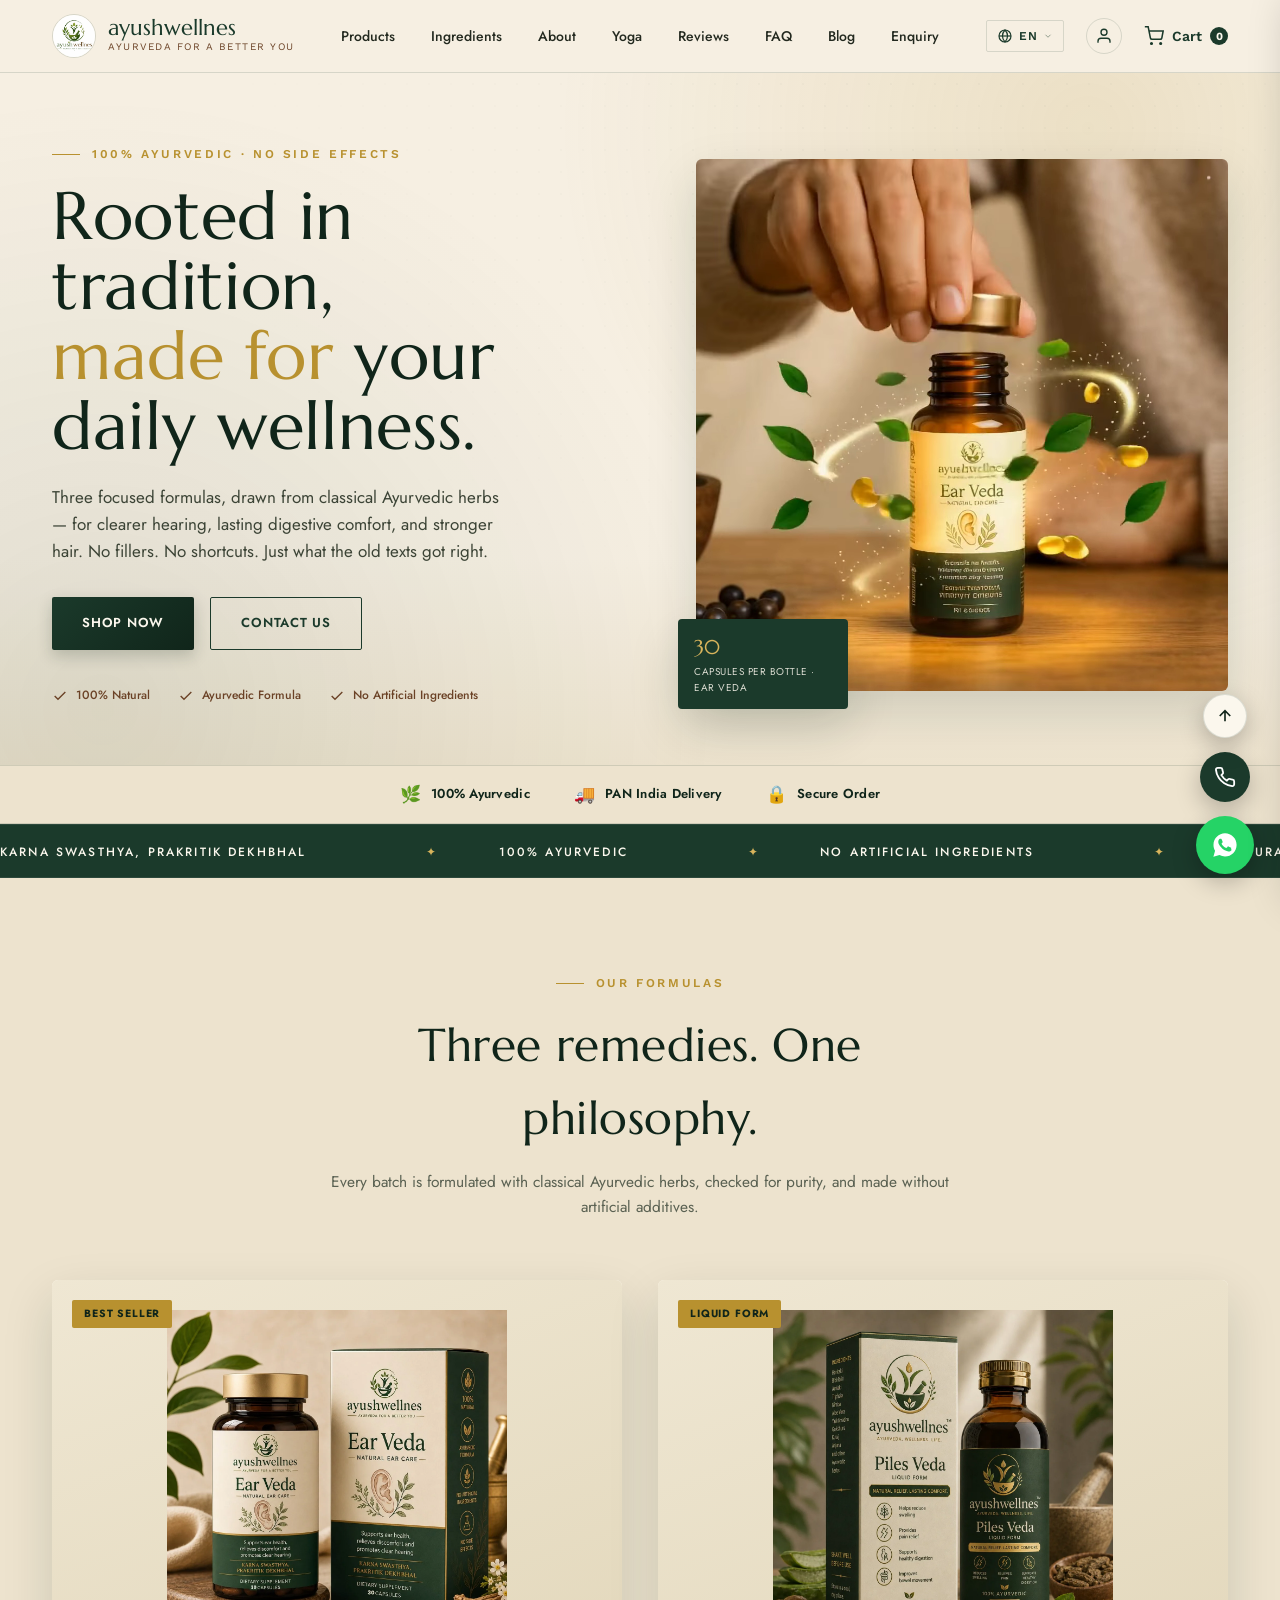
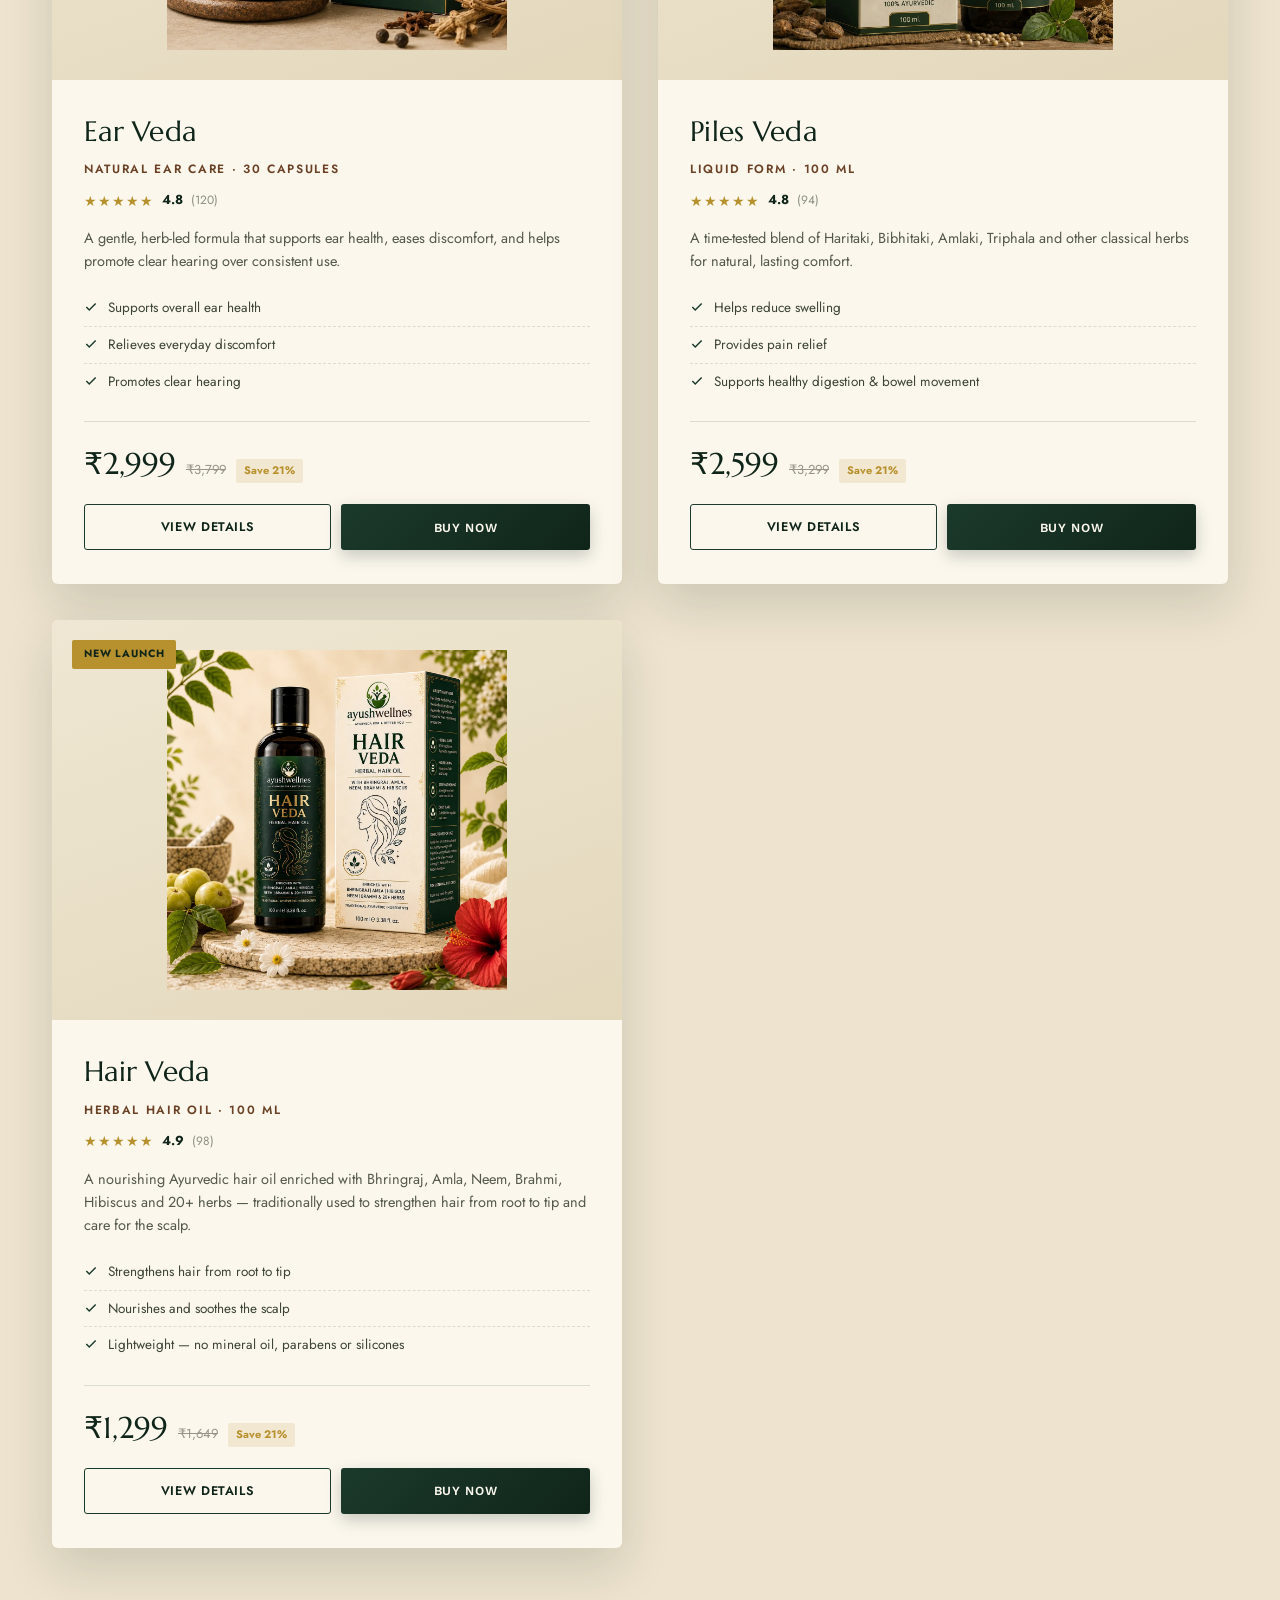
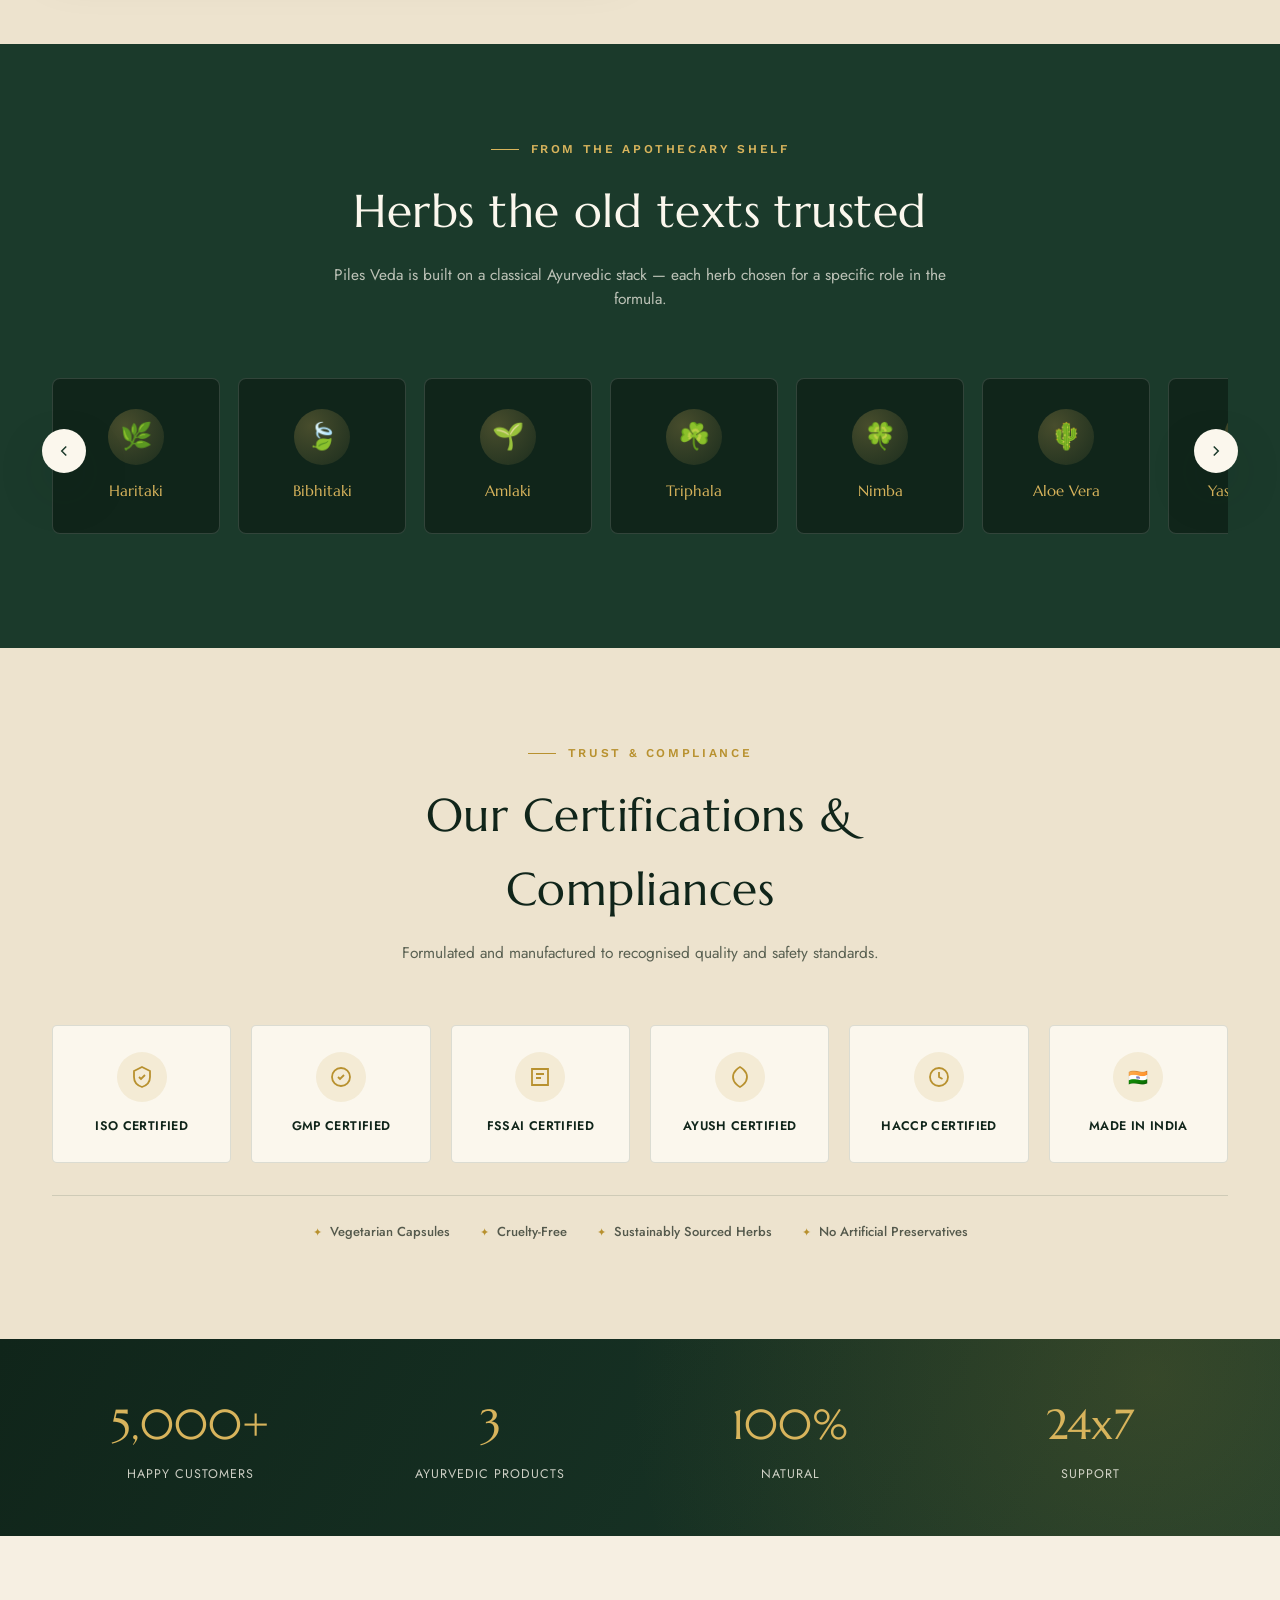
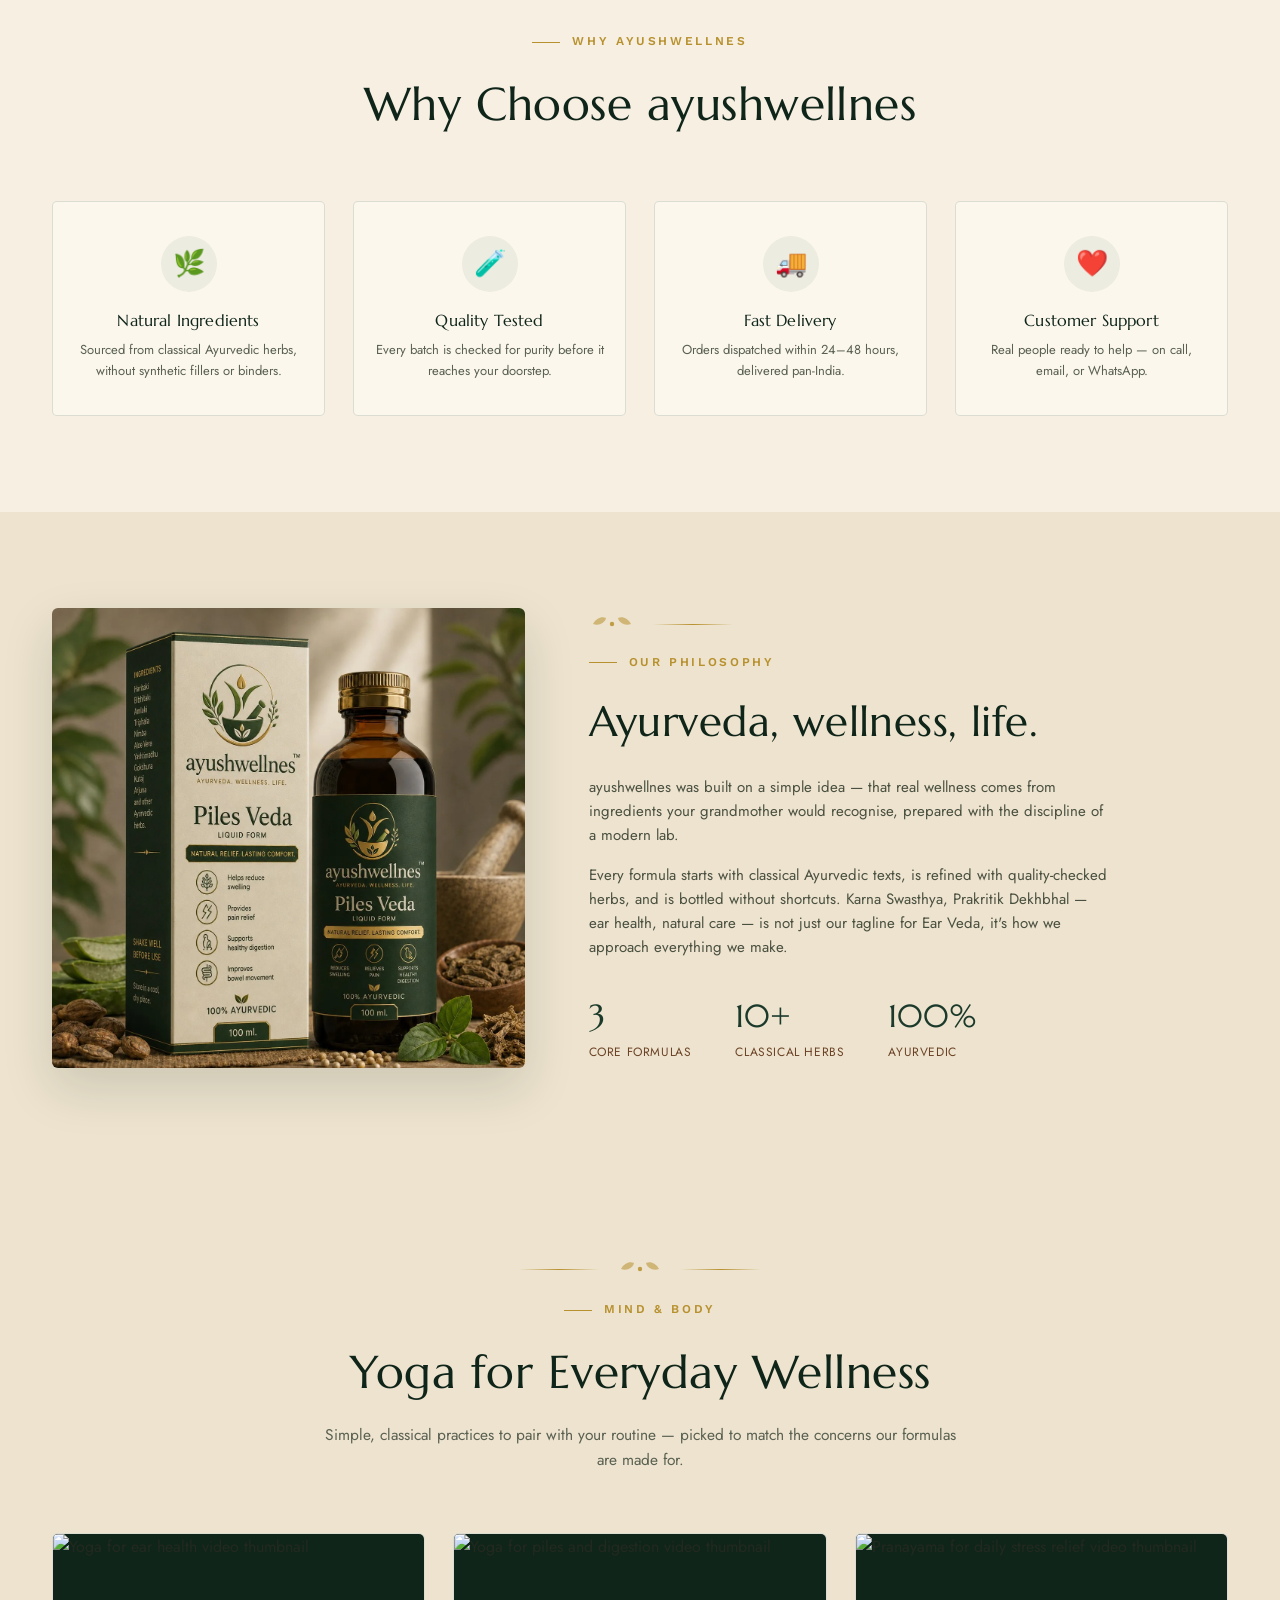
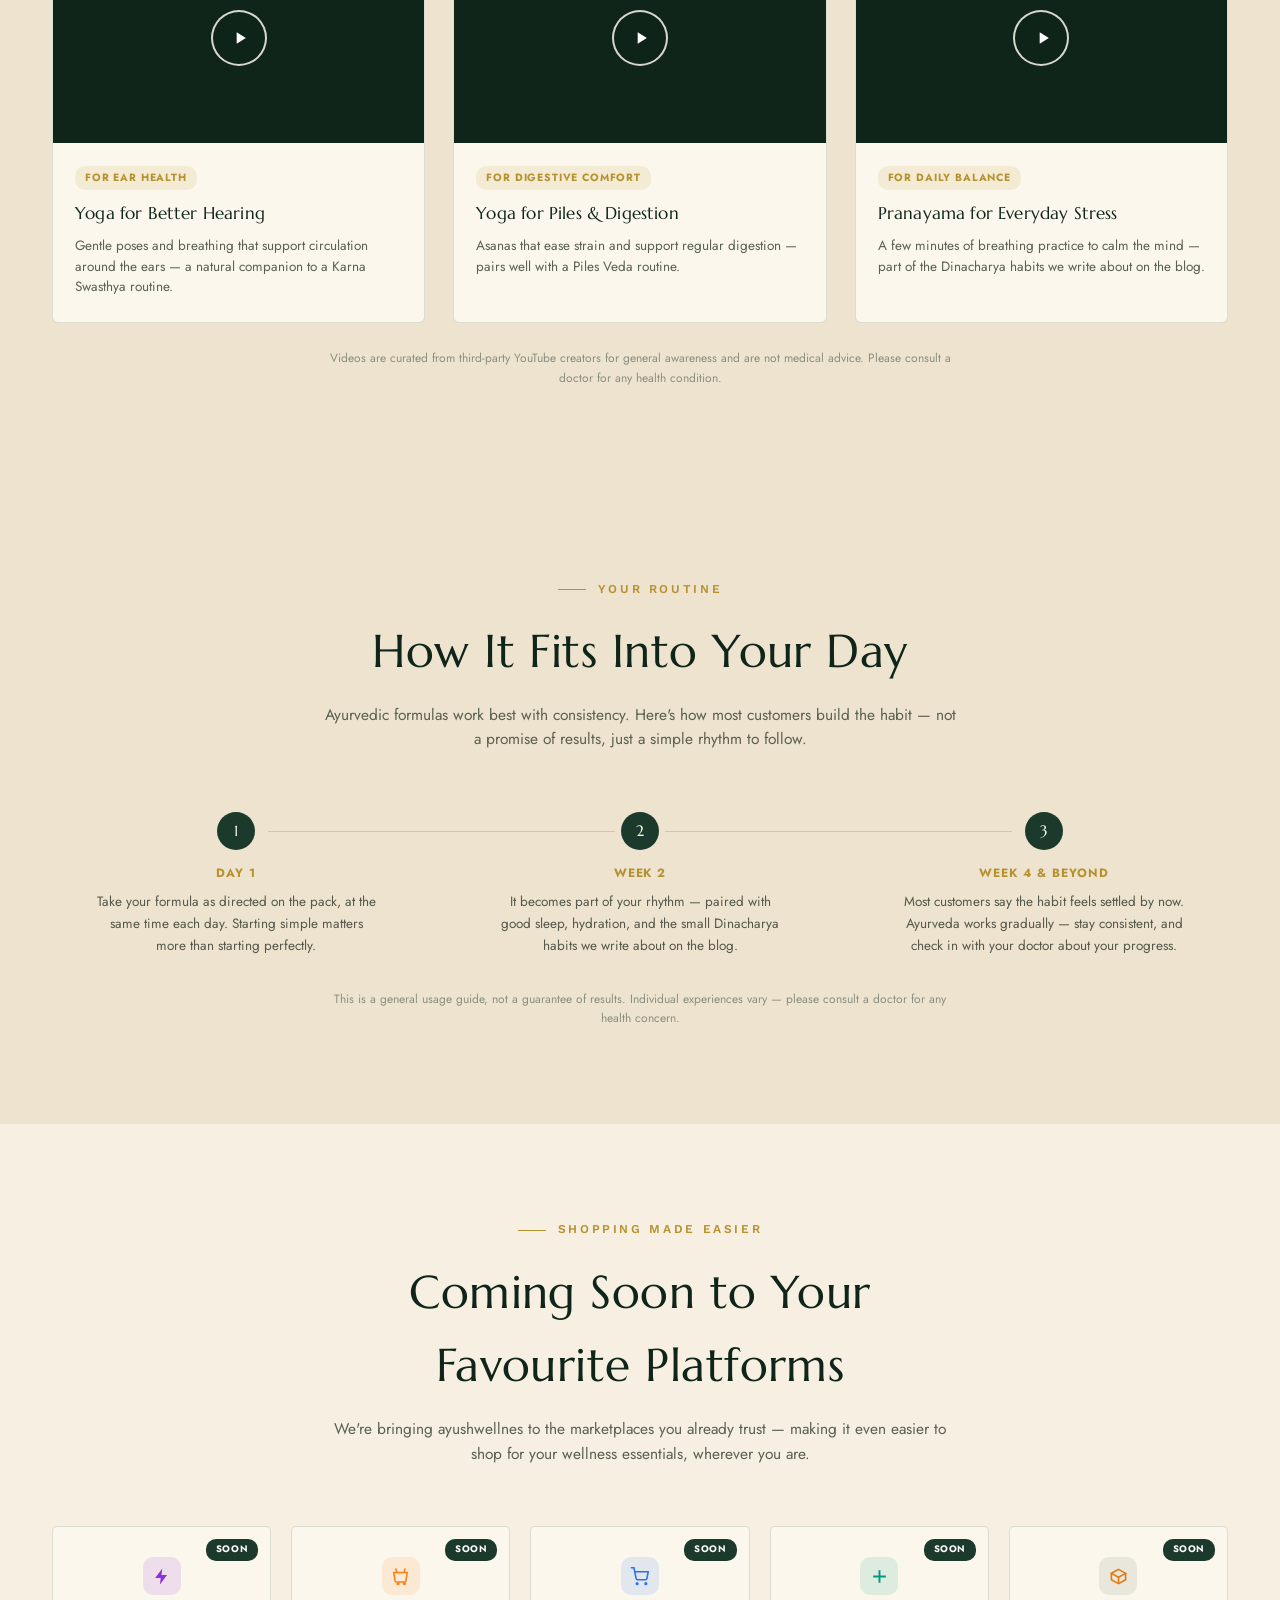
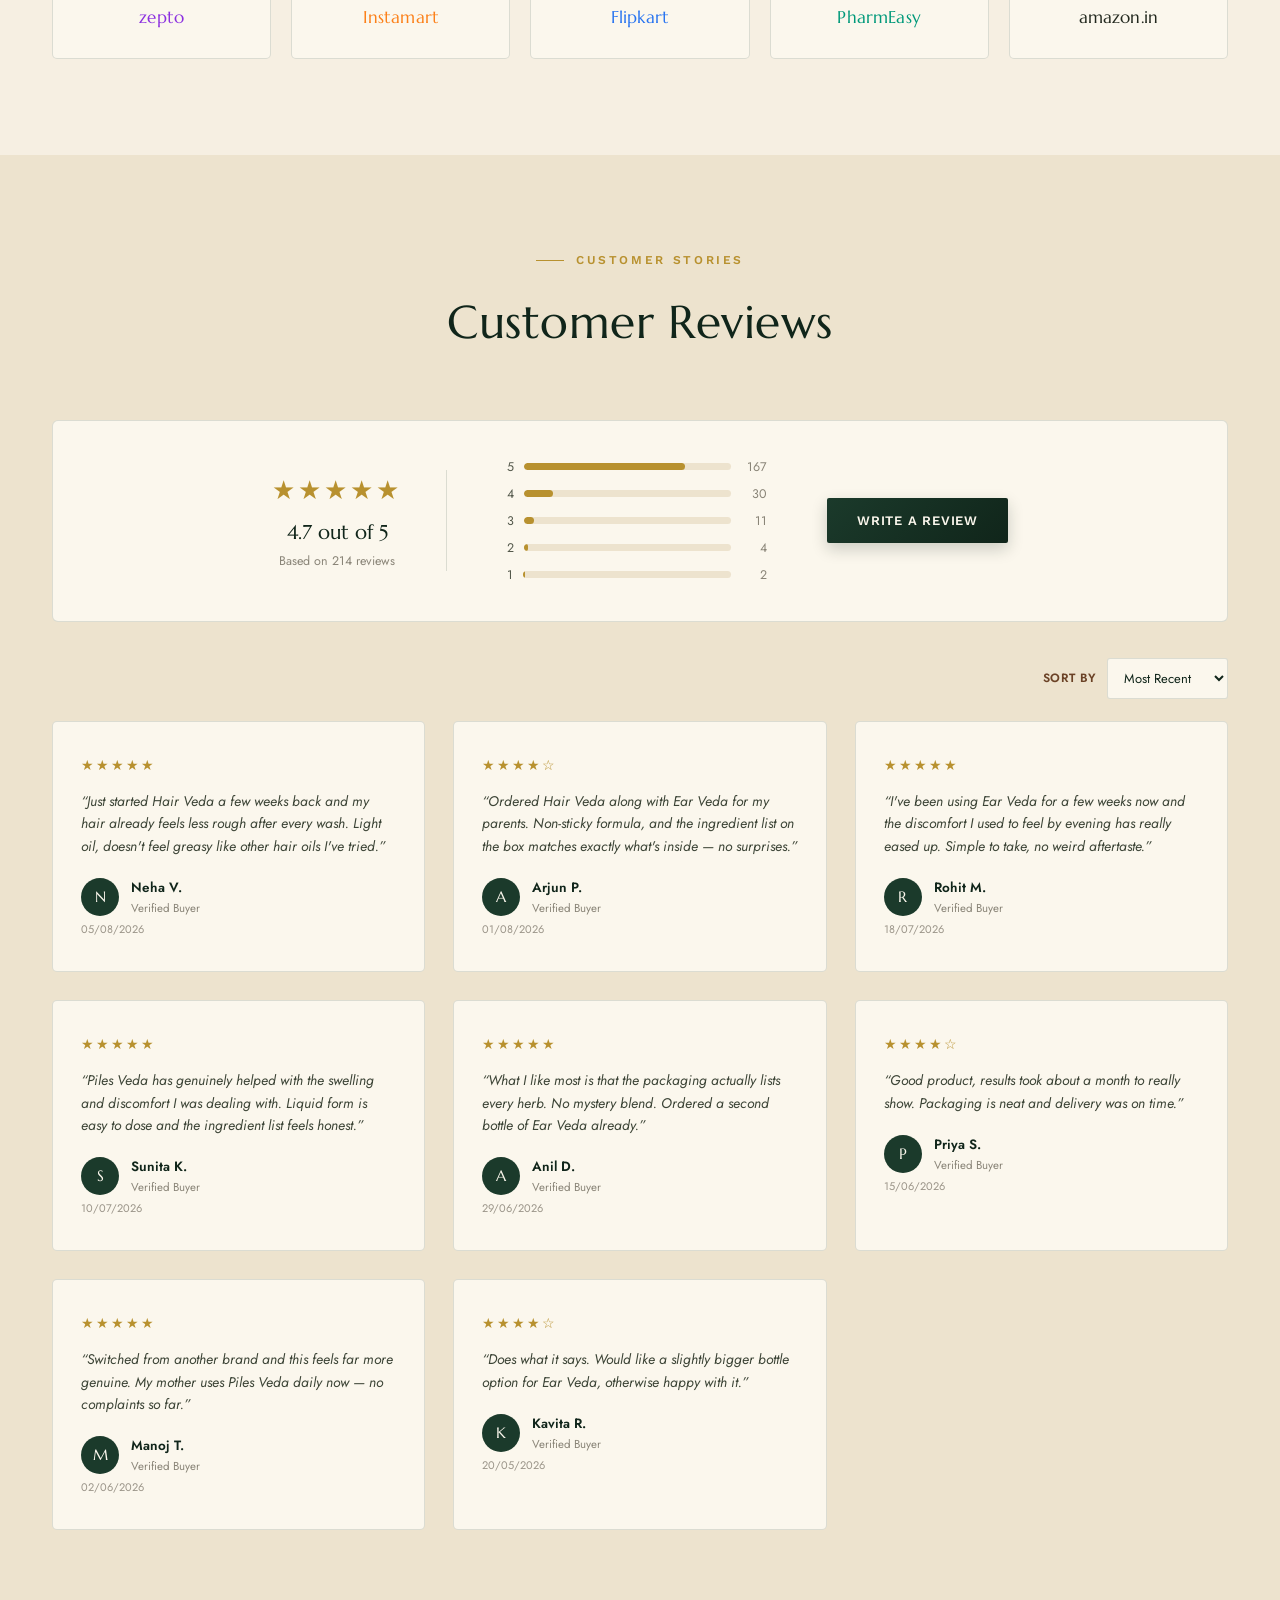
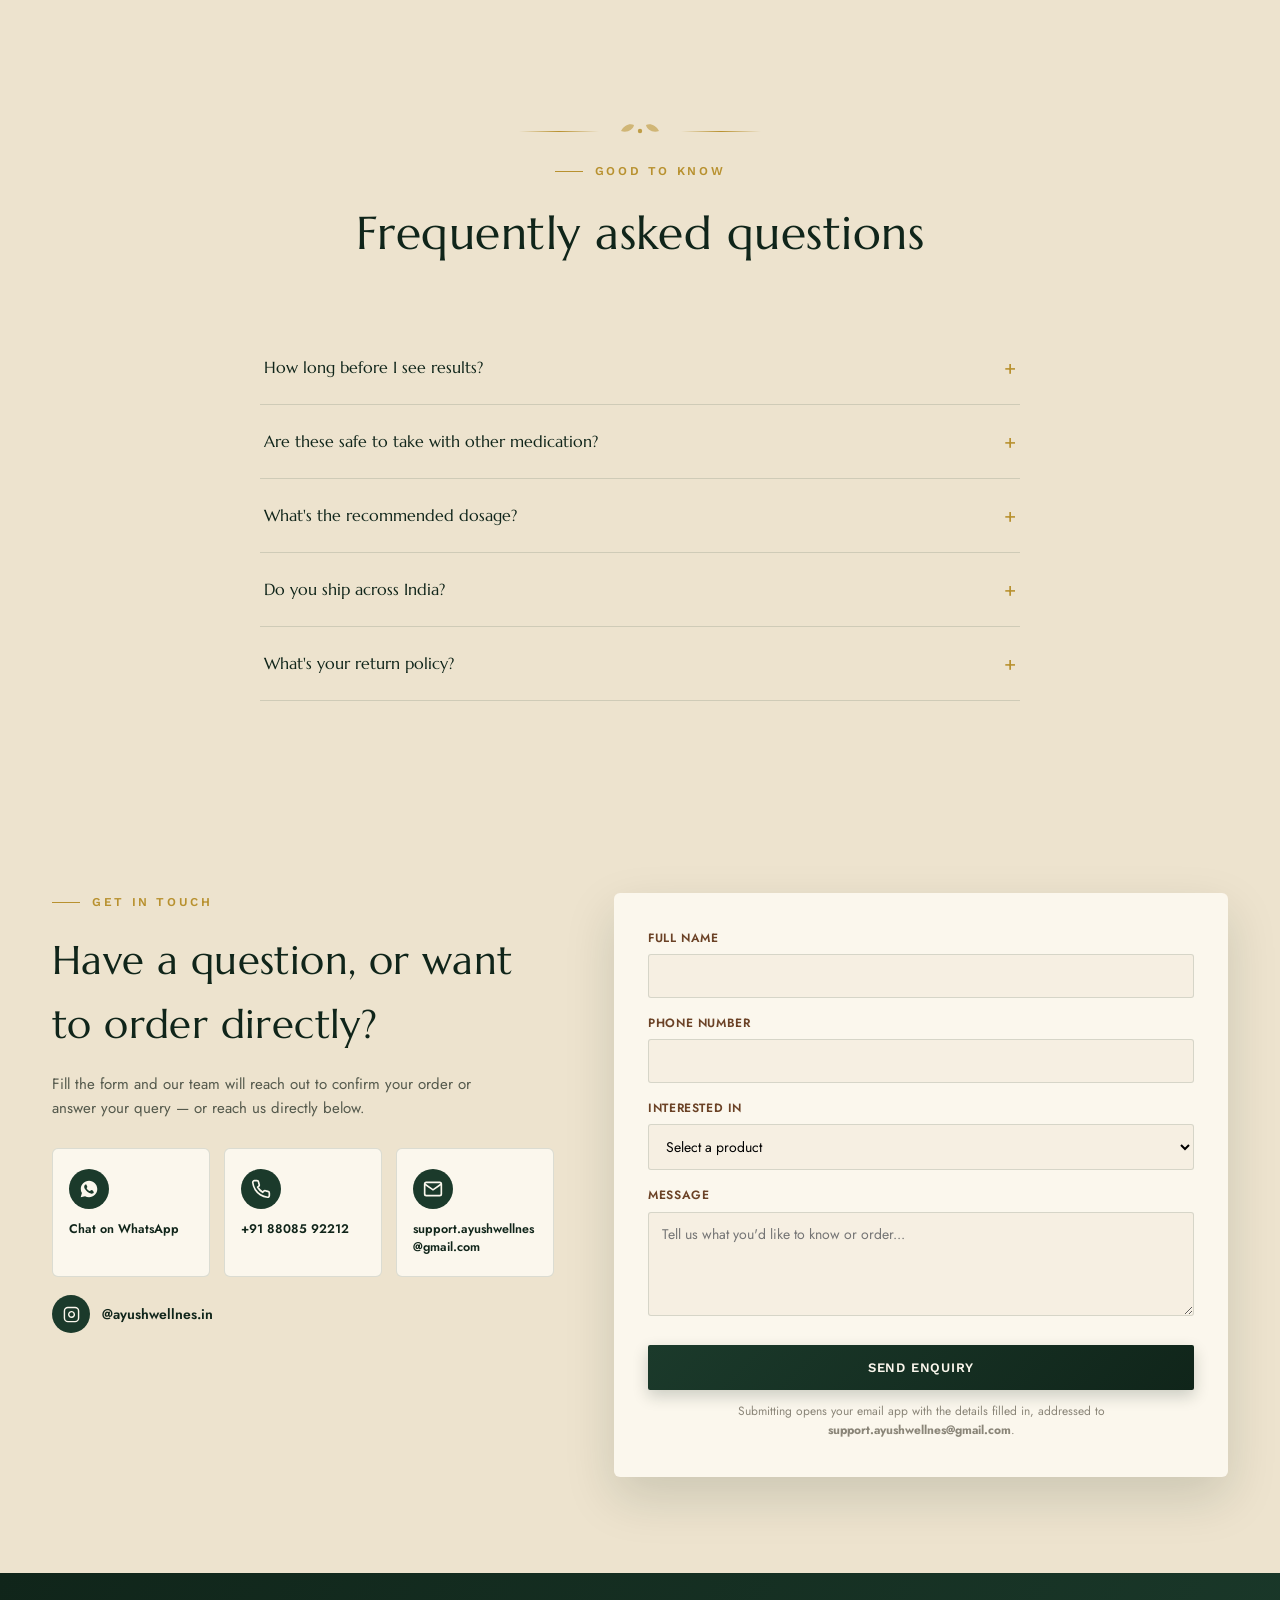
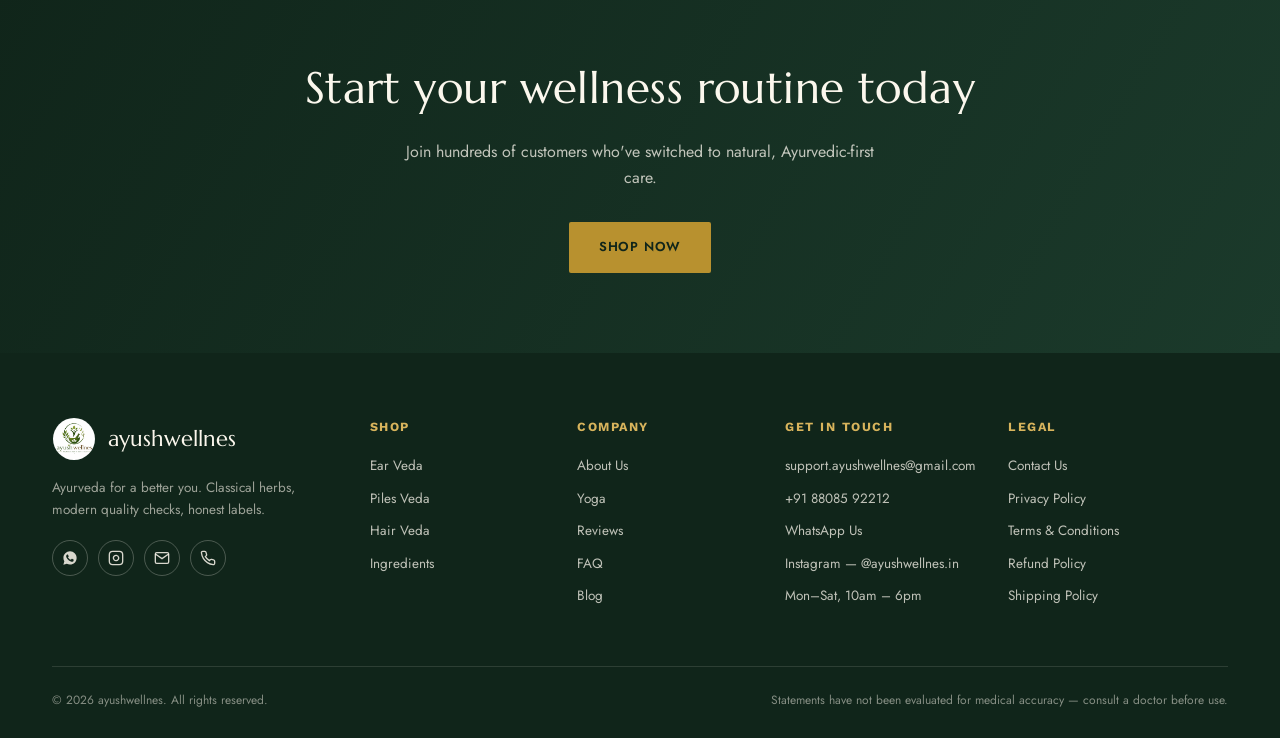
==== commit 6d6394ef: "Add files via upload" ====
--- a/index.html
+++ b/index.html
@@ -5,7 +5,27 @@
 <meta charset="utf-8"/>
 <meta content="width=device-width, initial-scale=1.0" name="viewport"/>
 <title>ayushwellnes — Ayurveda for a Better You</title>
-<meta content="ayushwellnes — 100% Ayurvedic wellness formulas. Ear Veda for natural ear care, Piles Veda for lasting digestive comfort, Hair Veda for stronger, nourished hair." name="description"/>
+<meta content="ayushwellnes — Ayurvedic wellness products crafted from classical herbs. Explore Ear Veda, Piles Veda, and Hair Veda, made in India with no artificial fillers." name="description"/>
+<link rel="canonical" href="https://ayushwellnes.in/"/>
+<meta content="ayushwellnes — Ayurveda for a Better You" property="og:title"/>
+<meta content="ayushwellnes — Ayurvedic wellness products crafted from classical herbs. Explore Ear Veda, Piles Veda, and Hair Veda, made in India with no artificial fillers." property="og:description"/>
+<meta content="https://ayushwellnes.in/" property="og:url"/>
+<meta content="website" property="og:type"/>
+<meta content="ayushwellnes" property="og:site_name"/>
+<meta content="https://ayushwellnes.in/og-image.jpg" property="og:image"/>
+<meta content="1200" property="og:image:width"/>
+<meta content="630" property="og:image:height"/>
+<meta content="summary_large_image" name="twitter:card"/>
+<meta content="ayushwellnes — Ayurveda for a Better You" name="twitter:title"/>
+<meta content="ayushwellnes — Ayurvedic wellness products crafted from classical herbs. Explore Ear Veda, Piles Veda, and Hair Veda, made in India with no artificial fillers." name="twitter:description"/>
+<meta content="https://ayushwellnes.in/og-image.jpg" name="twitter:image"/>
+<link rel="icon" type="image/x-icon" href="favicon.ico"/>
+<link rel="icon" type="image/png" sizes="16x16" href="favicon-16x16.png"/>
+<link rel="icon" type="image/png" sizes="32x32" href="favicon-32x32.png"/>
+<link rel="icon" type="image/png" sizes="48x48" href="favicon-48x48.png"/>
+<link rel="icon" type="image/png" sizes="96x96" href="favicon-96x96.png"/>
+<link rel="icon" type="image/png" sizes="192x192" href="favicon-192x192.png"/>
+<link rel="apple-touch-icon" sizes="180x180" href="apple-touch-icon.png"/>
 <link href="https://fonts.googleapis.com" rel="preconnect"/>
 <link crossorigin="" href="https://fonts.gstatic.com" rel="preconnect"/>
 <link href="https://fonts.googleapis.com/css2?family=Marcellus&amp;family=Jost:wght@300;400;500;600;700&amp;family=Work+Sans:wght@400;500;600&amp;display=swap" rel="stylesheet"/>
@@ -725,6 +745,7 @@
 <div>
 <h5 data-i18n="footer_legal_h5">Legal</h5>
 <ul>
+<li><a data-i18n="footer_contact_link" href="contact.html">Contact Us</a></li>
 <li><a data-i18n="footer_privacy_link" href="privacy.html">Privacy Policy</a></li>
 <li><a data-i18n="footer_terms_link" href="terms.html">Terms &amp; Conditions</a></li>
 <li><a data-i18n="footer_refund_link" href="refund.html">Refund Policy</a></li>
@@ -734,7 +755,7 @@
 </div>
 <div class="footer-bottom">
 <span data-i18n="footer_copyright">© 2026 ayushwellnes. All rights reserved.</span>
-<span data-i18n="footer_disclaimer">This is a demo storefront. Statements have not been evaluated for medical accuracy — consult a doctor before use.</span>
+<span data-i18n="footer_disclaimer">Statements have not been evaluated for medical accuracy — consult a doctor before use.</span>
 </div>
 </div>
 </footer>
@@ -757,7 +778,7 @@
 <button class="modal-close" id="modalCloseBtn">×</button>
 <div id="modalFormWrap">
 <h3 data-i18n="checkout_title">Complete your order</h3>
-<p class="mnote" data-i18n="checkout_note">This is a demo checkout — no payment will be taken. In a live store this step would connect to a real payment gateway.</p>
+<p class="mnote" data-i18n="checkout_note">Placing an order opens WhatsApp with your order details so our team can confirm it and share payment options with you.</p>
 <form id="checkoutForm">
 <label data-i18n="form_name_label" for="cName">Full Name</label>
 <input id="cName" required="" type="text"/>
@@ -772,7 +793,7 @@
 <div class="success-box">
 <svg class="ic" fill="none" stroke="currentColor" stroke-width="1.6" viewbox="0 0 24 24"><circle cx="12" cy="12" r="10"></circle><path d="M8 12l2.5 2.5L16 9"></path></svg>
 <h3 data-i18n="checkout_success_h3">Order received!</h3>
-<p class="mnote" data-i18n="checkout_success_note">Thank you — we've noted your order. Our team will reach out shortly to confirm delivery.</p>
+<p class="mnote" data-i18n="checkout_success_note">Thank you — your order details have been sent to us on WhatsApp. Our team will confirm delivery and payment shortly.</p>
 <button class="btn btn-outline" data-i18n="checkout_continue_btn" id="modalDoneBtn" style="width:100%;justify-content:center;">Continue Shopping</button>
 </div>
 </div>
@@ -808,7 +829,7 @@
 <button class="btn btn-primary" data-i18n="signup_submit_btn" style="width:100%;justify-content:center;" type="submit">Create Account</button>
 <p class="auth-switch"><span data-i18n="signup_switch_prompt">Already have an account?</span> <a data-i18n="signup_switch_link" href="#" id="goToLogin">Login</a></p>
 </form>
-<p class="auth-demo-note" data-i18n="login_demo_note">Demo login — your account details are stored only in this browser, not on a real server.</p>
+<p class="auth-note" data-i18n="login_note">For your security, please use a password you don't use elsewhere.</p>
 </div>
 </div>
 <!-- ===== WRITE A REVIEW MODAL ===== -->
--- a/style.css
+++ b/style.css
@@ -171,7 +171,7 @@
   .auth-error{font-size:12.5px; color:#b23b3b; margin-top:10px;}
   .auth-switch{font-size:12.5px; color:#5a6152; text-align:center; margin-top:16px;}
   .auth-switch a{color:var(--gold); font-weight:600;}
-  .auth-demo-note{font-size:11.5px; color:#9a9488; text-align:center; margin-top:20px; padding-top:16px; border-top:1px solid var(--line);}
+  .auth-note{font-size:11.5px; color:#9a9488; text-align:center; margin-top:20px; padding-top:16px; border-top:1px solid var(--line);}
 
   /* ---------- Hero ---------- */
   .hero{
@@ -885,6 +885,14 @@
     .pd-media img{height:220px;}
     .pd-info{padding:24px 22px;}
     .contact-cards{grid-template-columns:1fr;}
+    .section{padding:56px 0;}
+    .section-head{margin-bottom:36px;}
+    .hero{padding:52px 0 40px;}
+    .blog-hero-section{padding:56px 0 40px;}
+    .legal-page{padding:44px 0 64px;}
+    .product-media img{height:260px;}
+    .product-body{padding:24px 22px 26px;}
+    .product-body h3{font-size:24px;}
   }
   @media (max-width:560px){
     .badge-grid{grid-template-columns:1fr;}
@@ -898,11 +906,20 @@
     .price-row{flex-direction:column; align-items:stretch; gap:14px;}
     .add-btn{width:100%; justify-content:center;}
     .blog-grid{grid-template-columns:1fr;}
-    .blog-hero-section{padding:64px 0 44px;}
+    .blog-hero-section{padding:40px 0 32px;}
     .rs-bars{min-width:0; width:100%;}
     .nav-right{gap:10px;}
     .cart-btn span[data-i18n="cart_label"]{display:none;}
     .brand-text .tag{display:none;}
+    .section{padding:44px 0;}
+    .section-head{margin-bottom:28px;}
+    .hero{padding:40px 0 32px;}
+    .hero h1{font-size:clamp(28px,7vw,38px);}
+    .legal-page{padding:36px 0 48px;}
+    .product-media{padding:20px;}
+    .product-media img{height:210px;}
+    .pd-media{padding:20px;}
+    .pd-media img{height:190px;}
   }
   @media (max-width:380px){
     .wrap{padding:0 20px;}
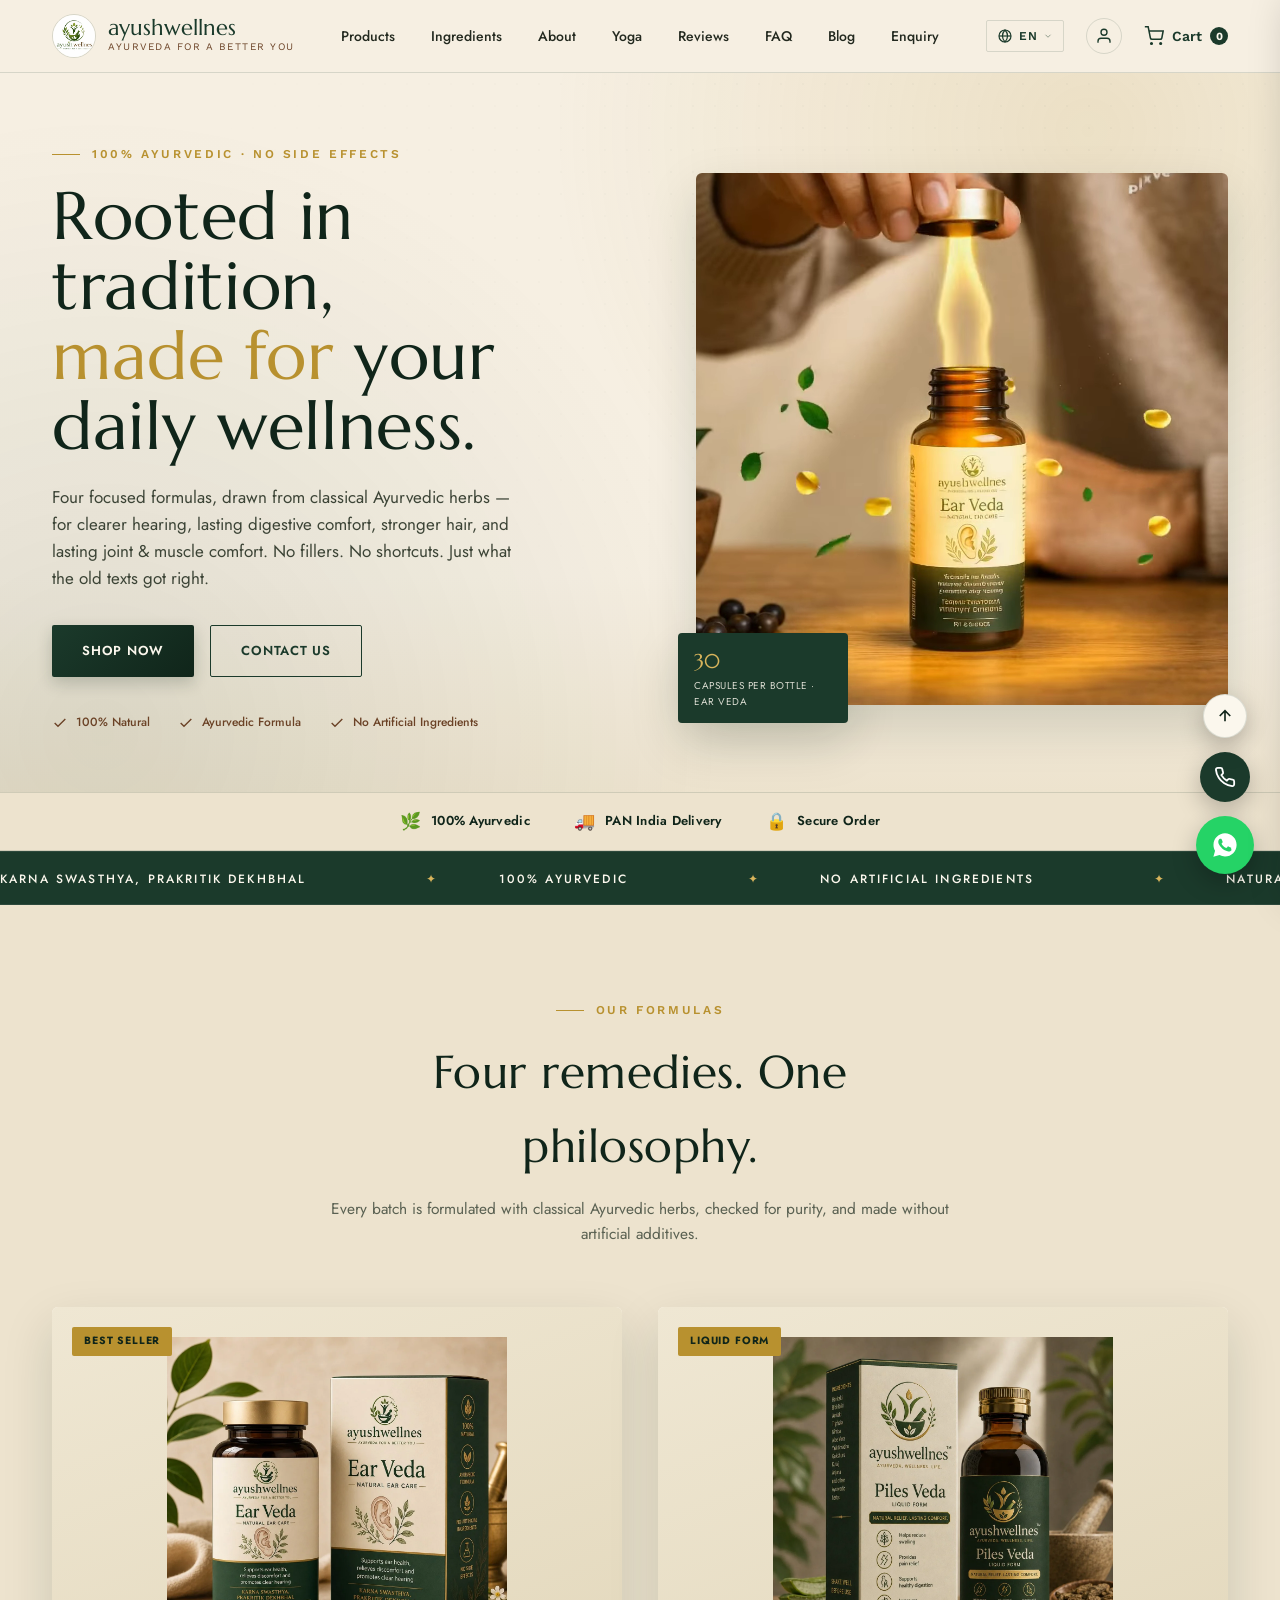
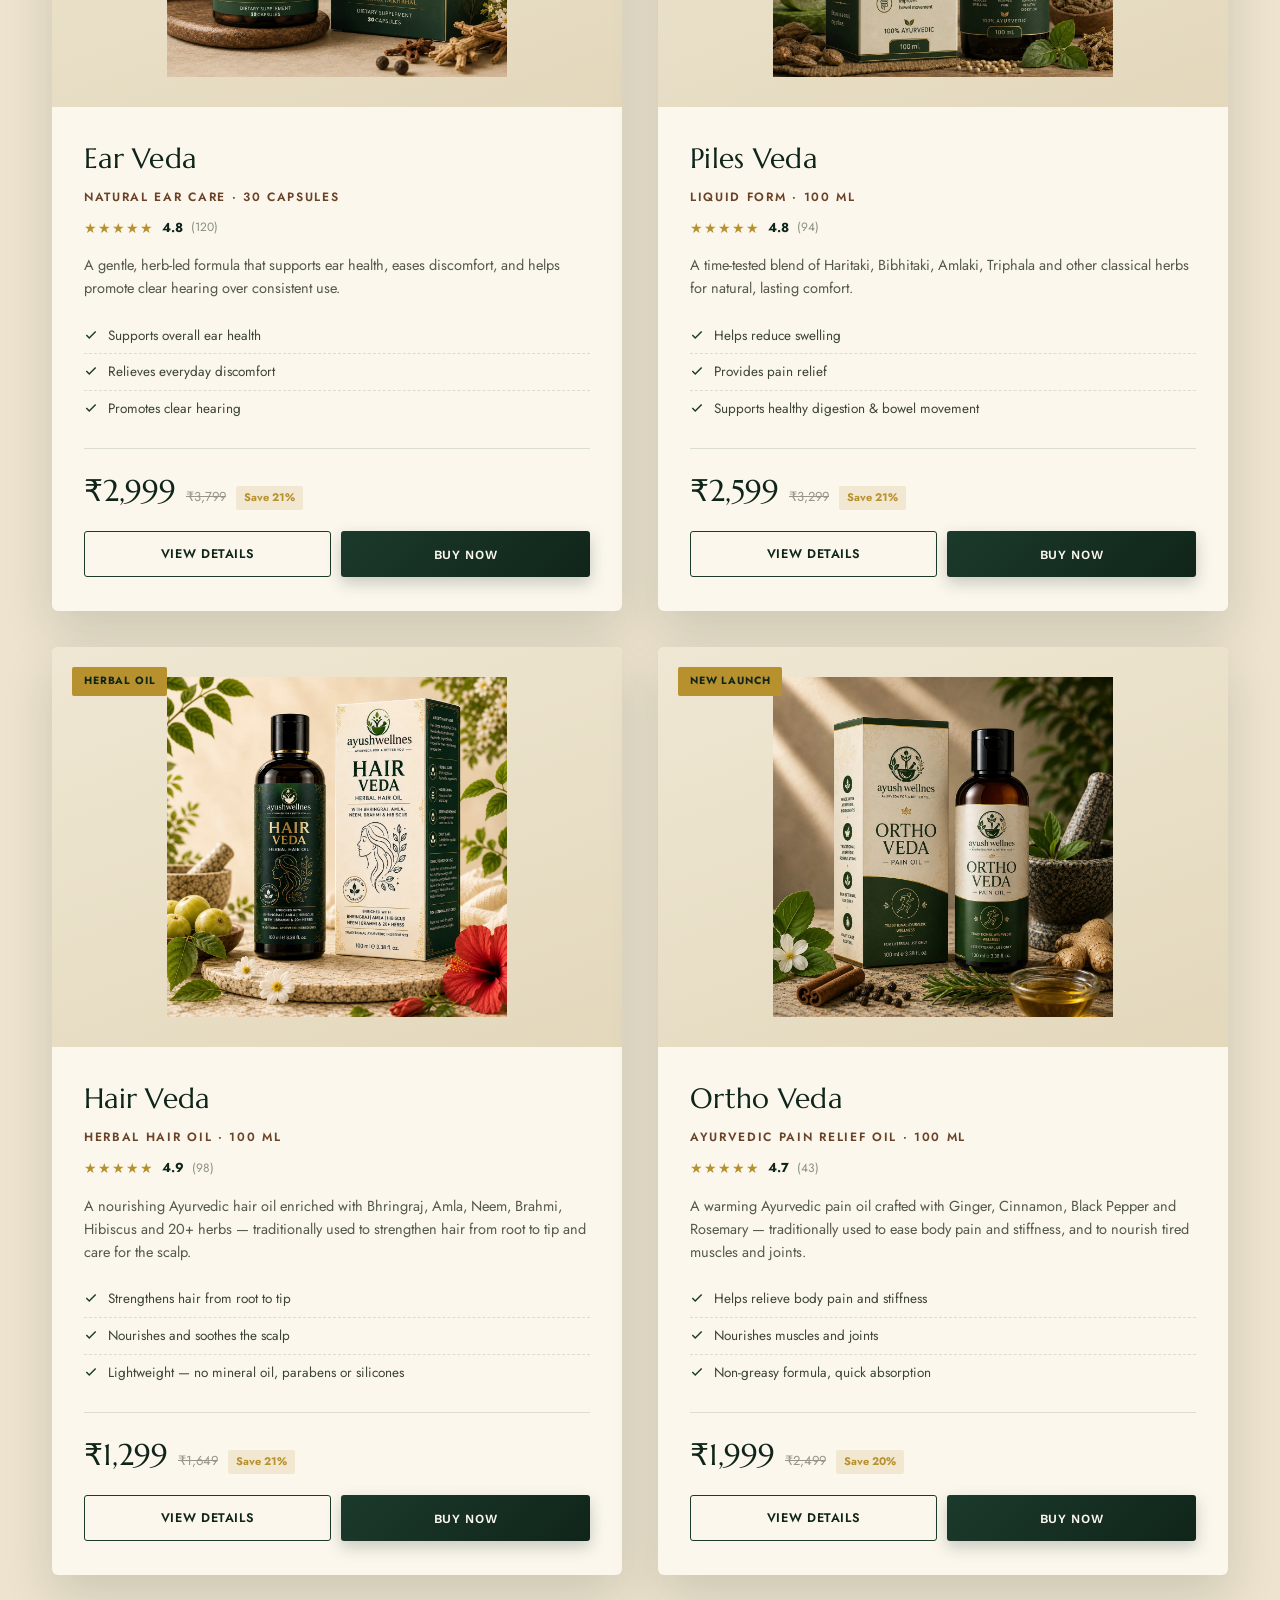
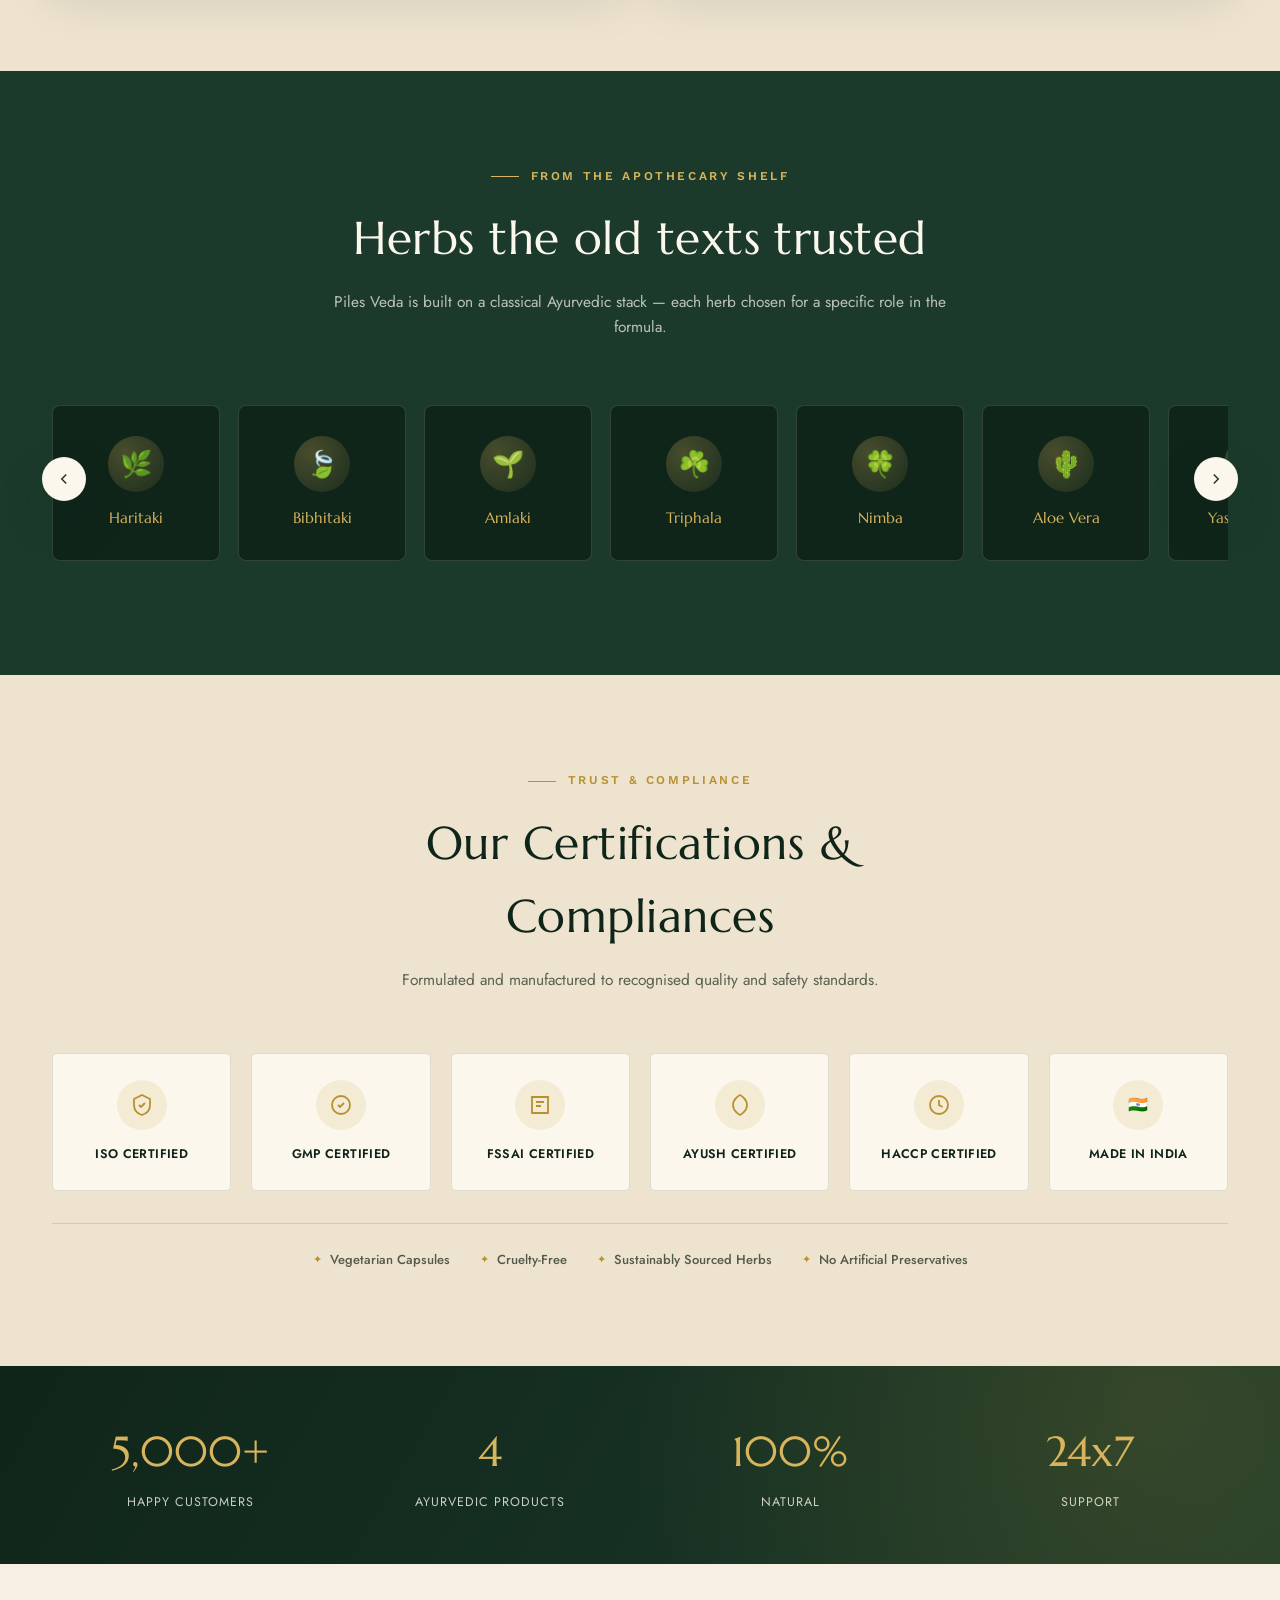
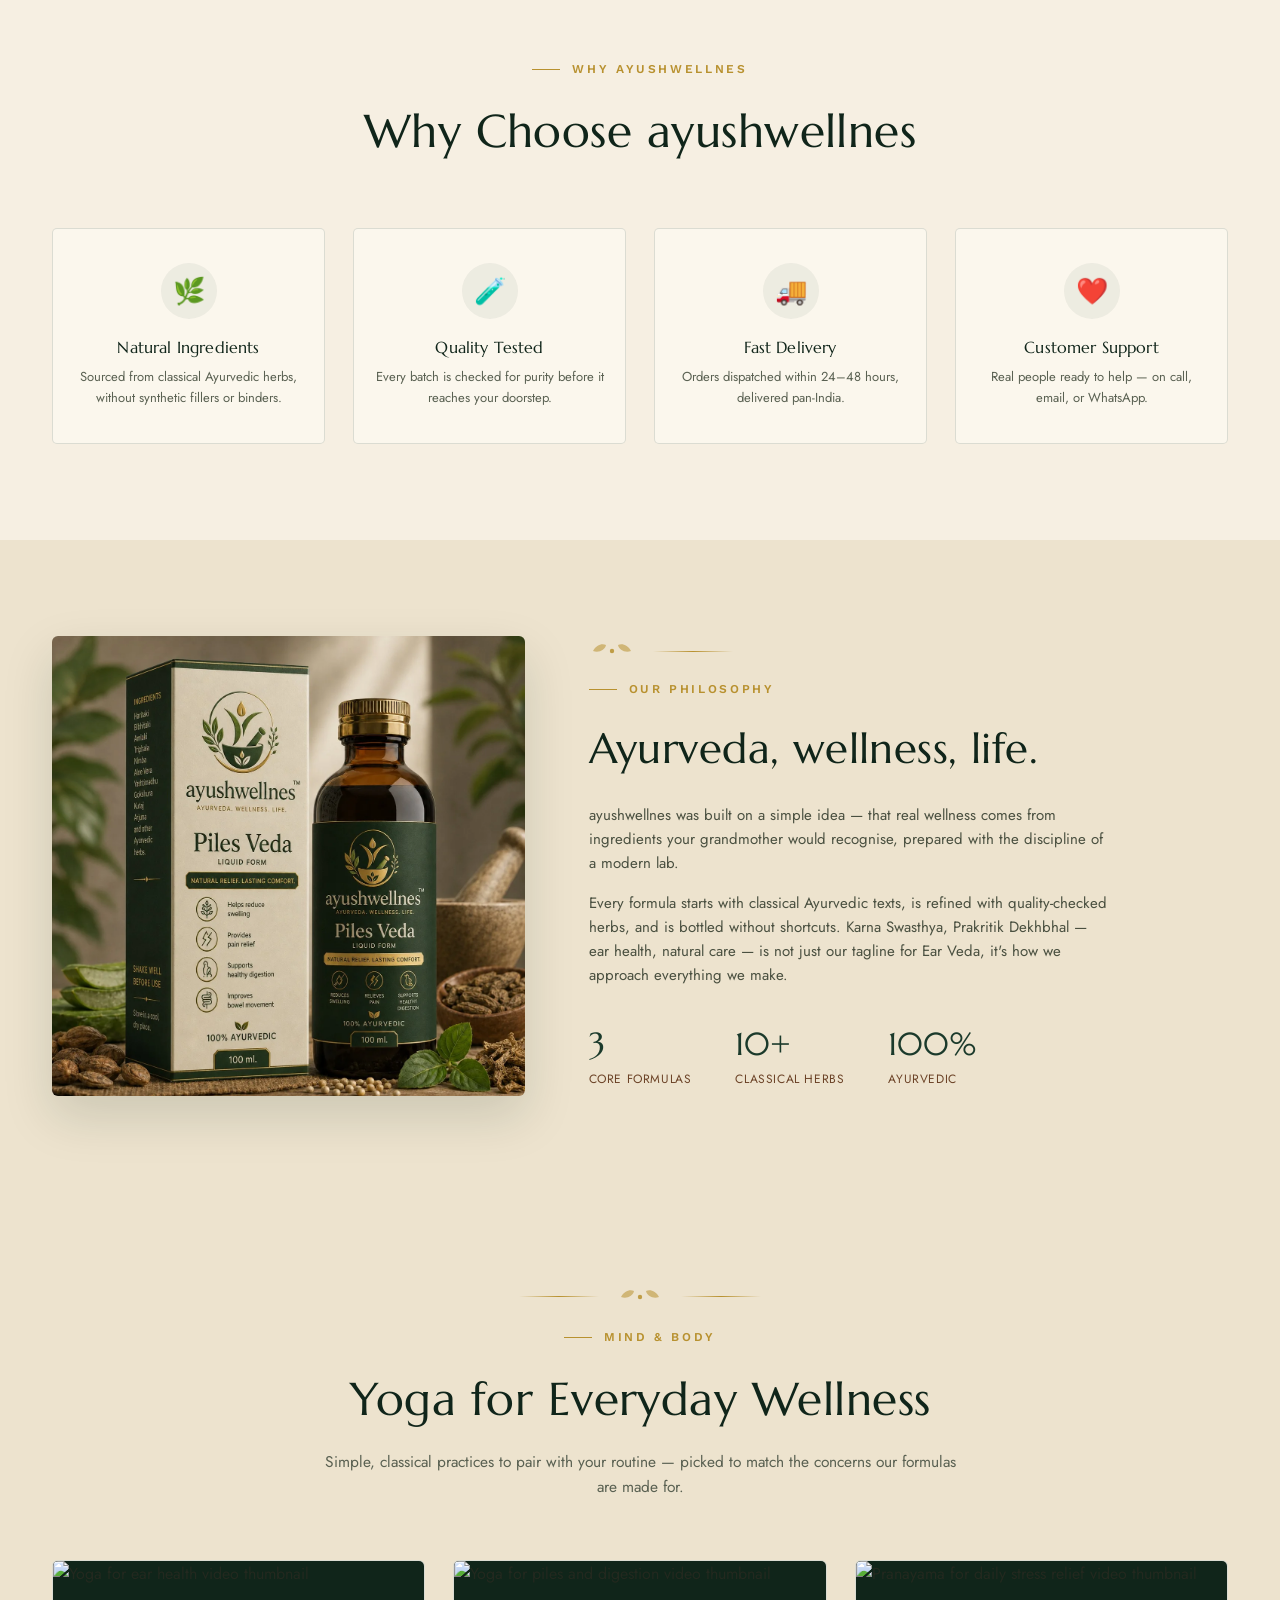
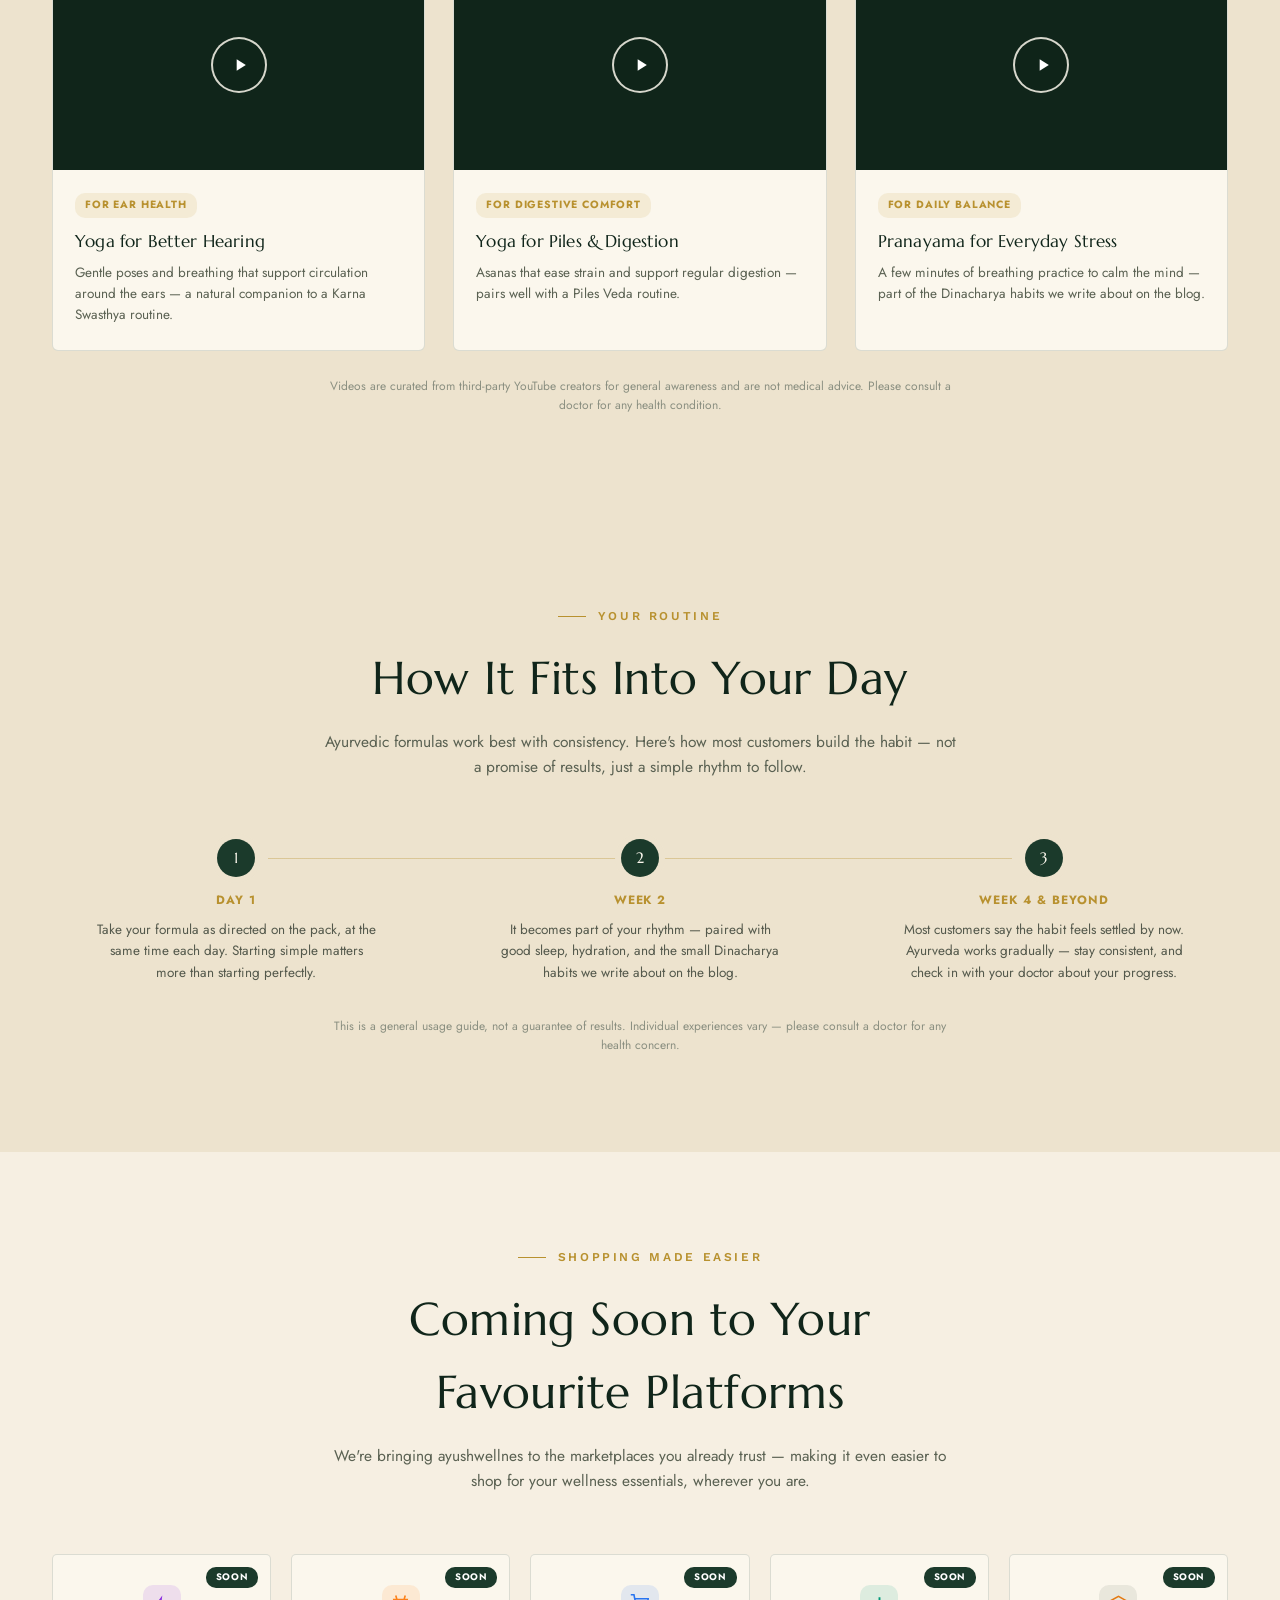
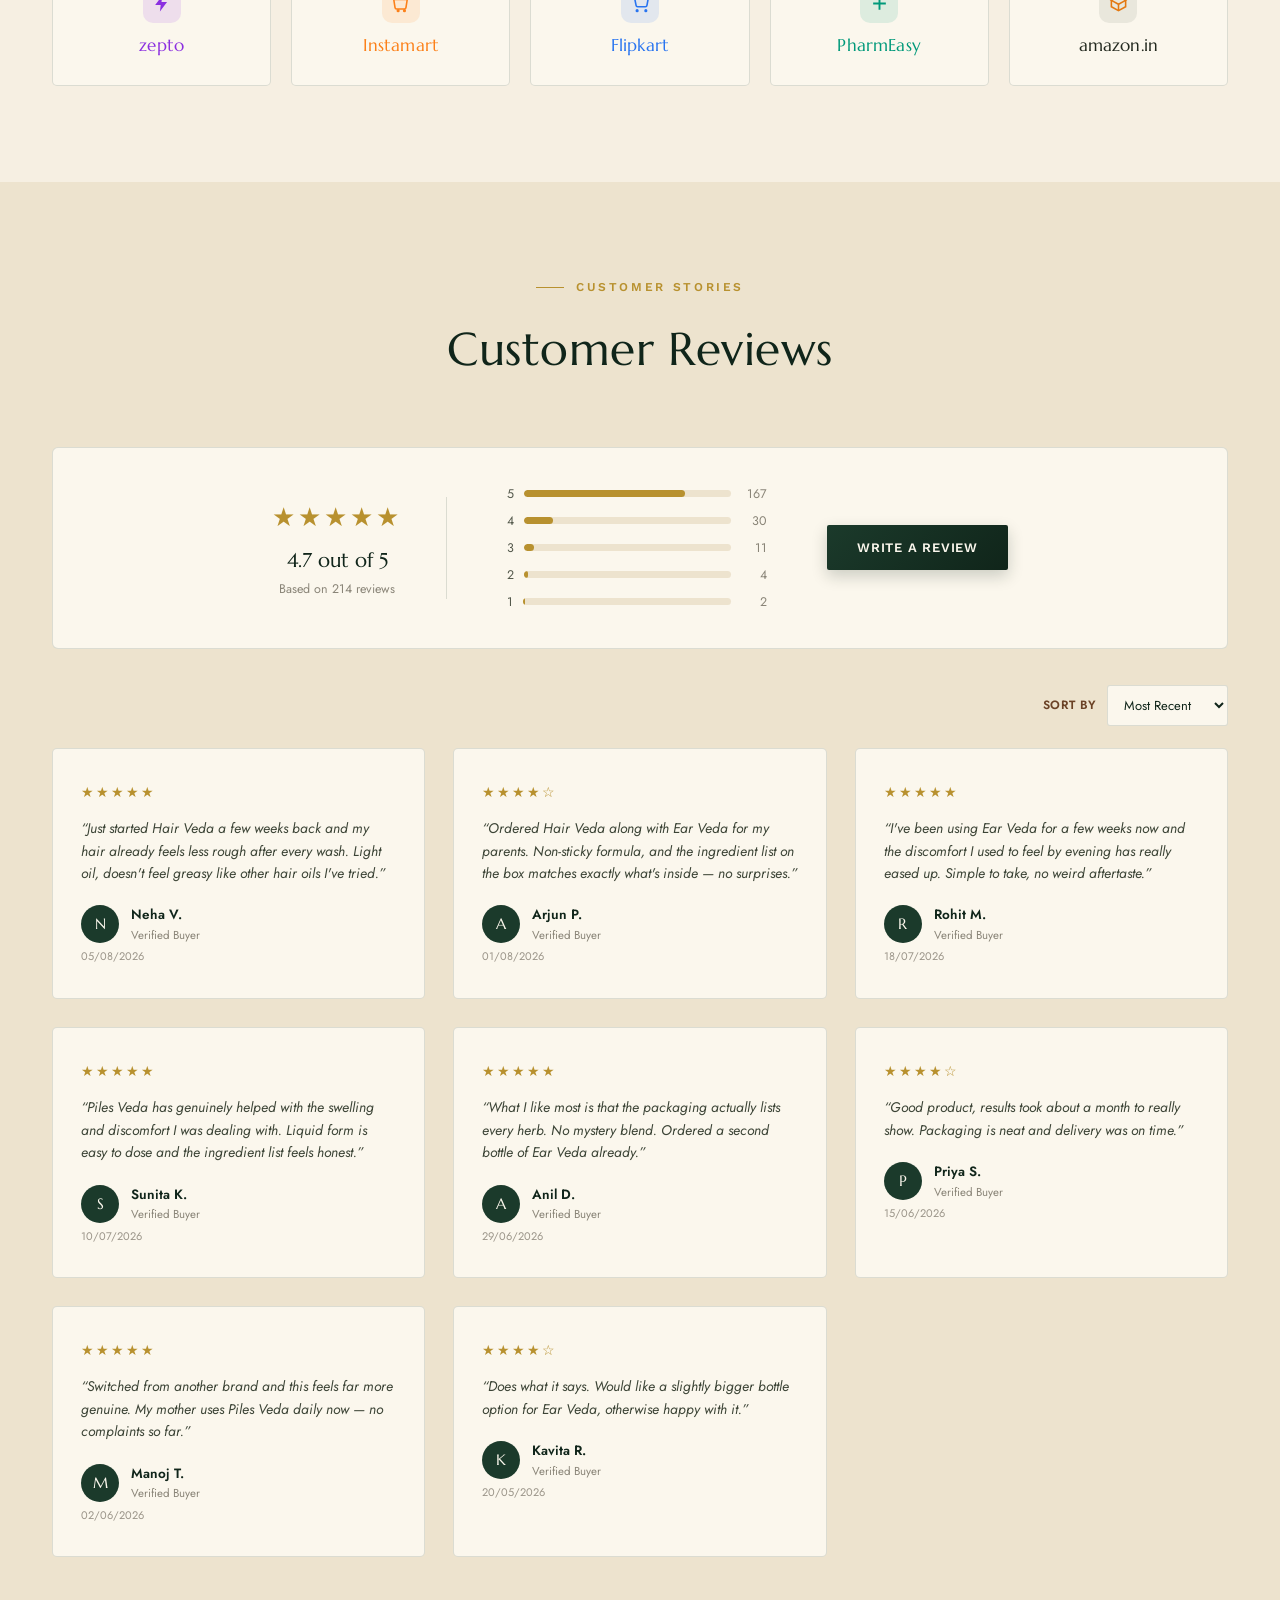
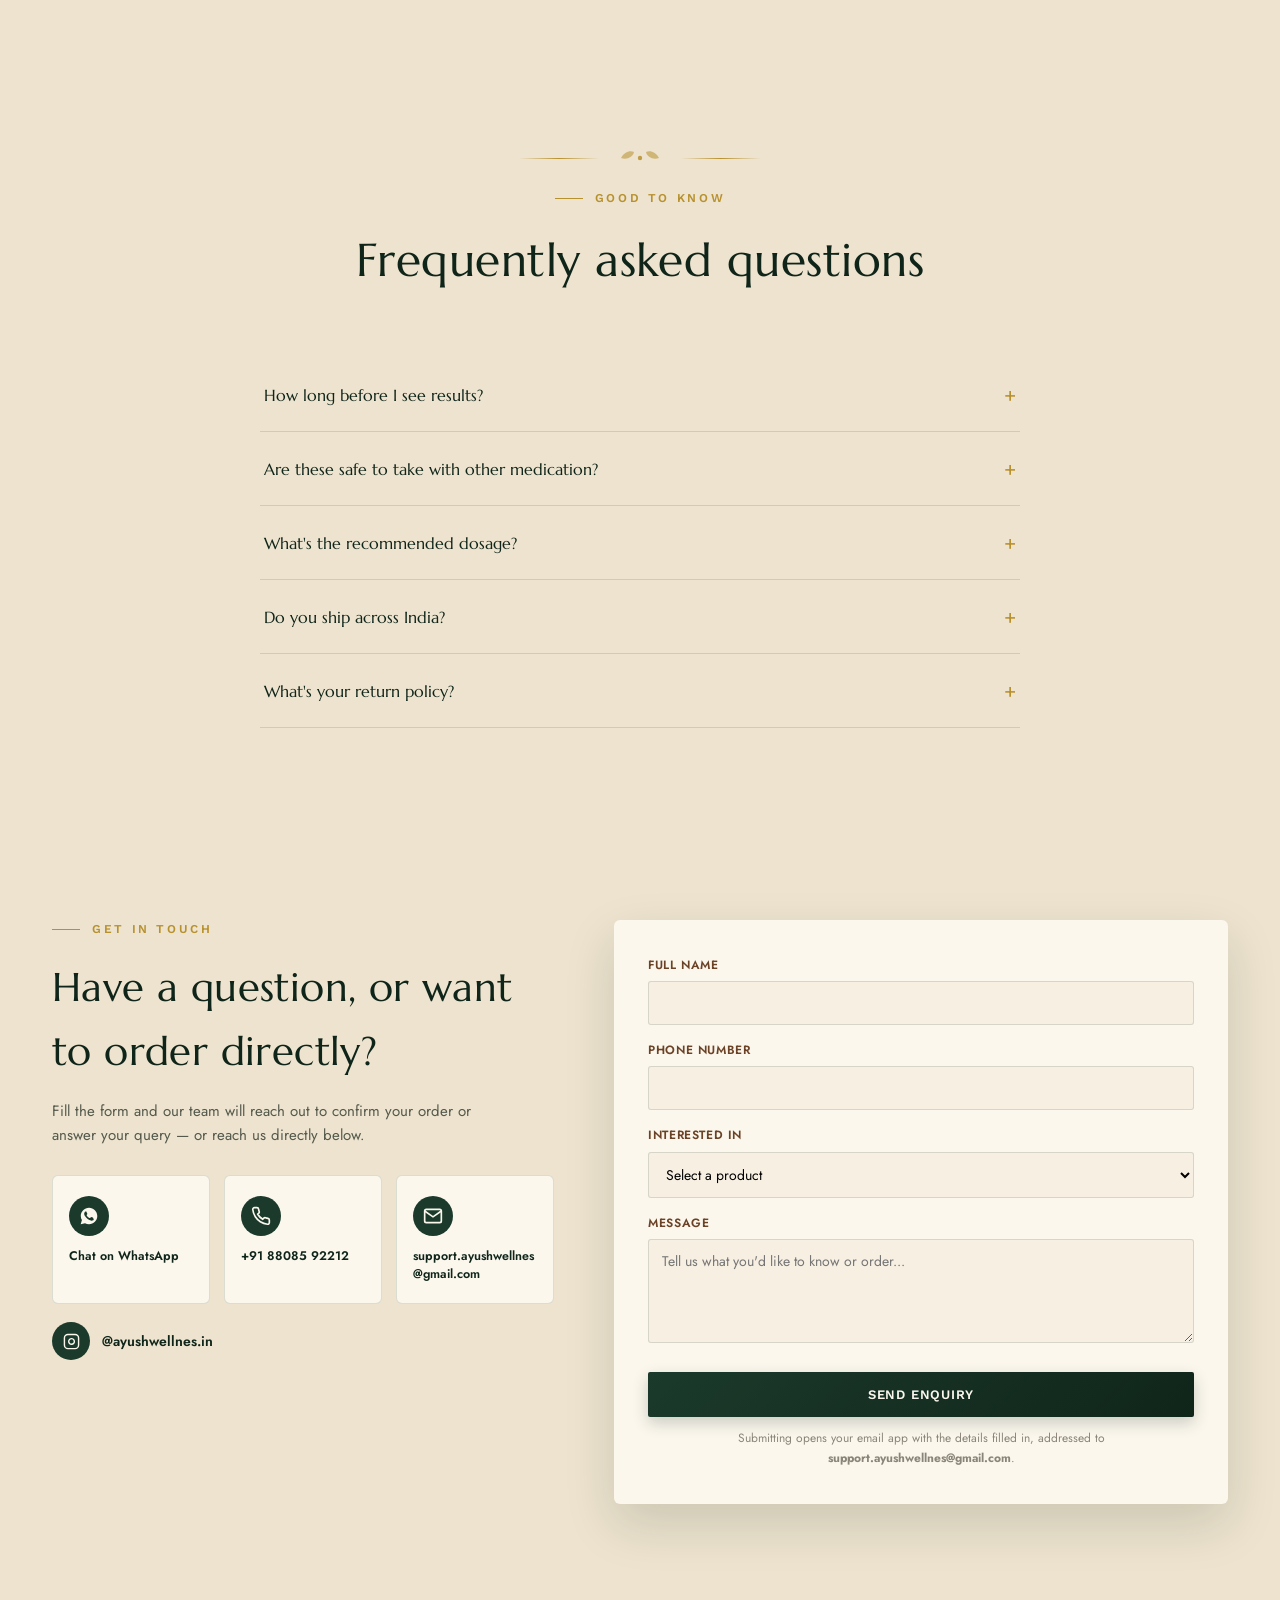
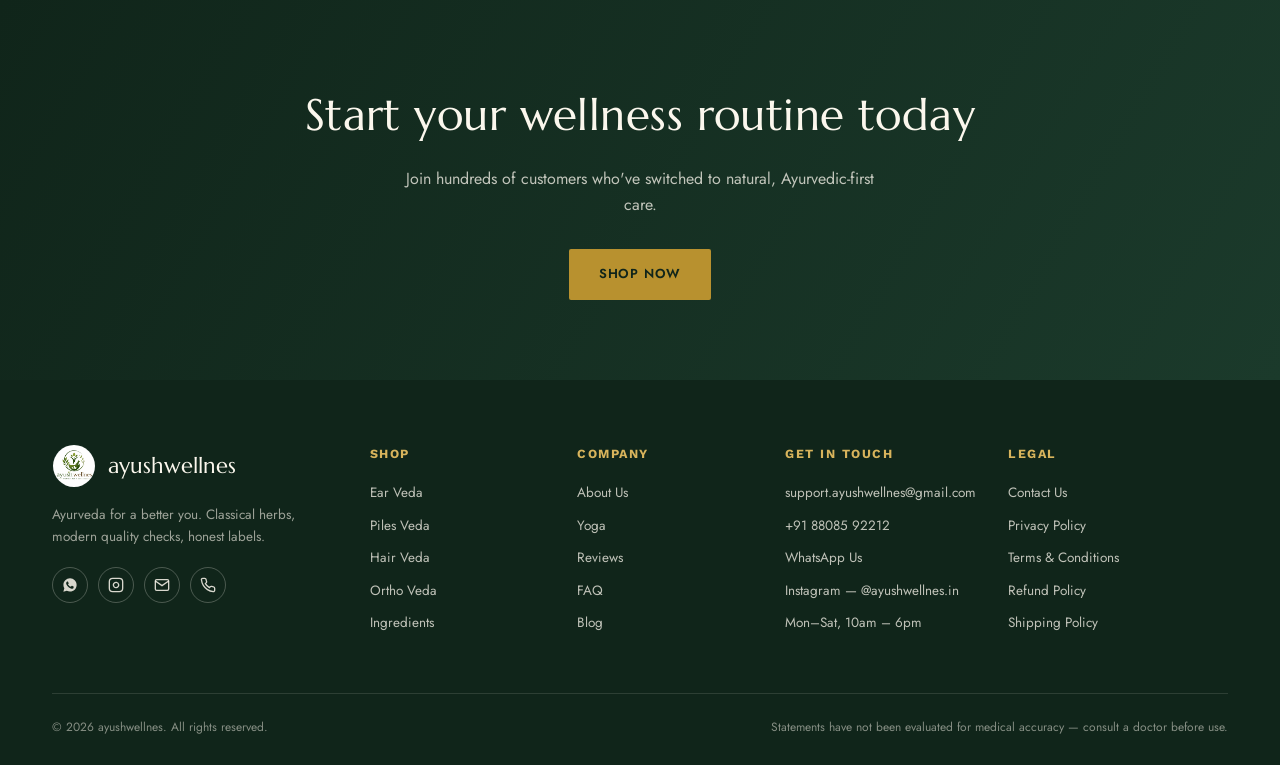
==== commit 6115331c: "website update" ====
--- a/index.html
+++ b/index.html
@@ -5,10 +5,10 @@
 <meta charset="utf-8"/>
 <meta content="width=device-width, initial-scale=1.0" name="viewport"/>
 <title>ayushwellnes — Ayurveda for a Better You</title>
-<meta content="ayushwellnes — Ayurvedic wellness products crafted from classical herbs. Explore Ear Veda, Piles Veda, and Hair Veda, made in India with no artificial fillers." name="description"/>
+<meta content="ayushwellnes — Ayurvedic wellness products crafted from classical herbs. Explore Ear Veda, Piles Veda, Hair Veda and Ortho Veda, made in India with no artificial fillers." name="description"/>
 <link rel="canonical" href="https://ayushwellnes.in/"/>
 <meta content="ayushwellnes — Ayurveda for a Better You" property="og:title"/>
-<meta content="ayushwellnes — Ayurvedic wellness products crafted from classical herbs. Explore Ear Veda, Piles Veda, and Hair Veda, made in India with no artificial fillers." property="og:description"/>
+<meta content="ayushwellnes — Ayurvedic wellness products crafted from classical herbs. Explore Ear Veda, Piles Veda, Hair Veda and Ortho Veda, made in India with no artificial fillers." property="og:description"/>
 <meta content="https://ayushwellnes.in/" property="og:url"/>
 <meta content="website" property="og:type"/>
 <meta content="ayushwellnes" property="og:site_name"/>
@@ -17,7 +17,7 @@
 <meta content="630" property="og:image:height"/>
 <meta content="summary_large_image" name="twitter:card"/>
 <meta content="ayushwellnes — Ayurveda for a Better You" name="twitter:title"/>
-<meta content="ayushwellnes — Ayurvedic wellness products crafted from classical herbs. Explore Ear Veda, Piles Veda, and Hair Veda, made in India with no artificial fillers." name="twitter:description"/>
+<meta content="ayushwellnes — Ayurvedic wellness products crafted from classical herbs. Explore Ear Veda, Piles Veda, Hair Veda and Ortho Veda, made in India with no artificial fillers." name="twitter:description"/>
 <meta content="https://ayushwellnes.in/og-image.jpg" name="twitter:image"/>
 <link rel="icon" type="image/x-icon" href="favicon.ico"/>
 <link rel="icon" type="image/png" sizes="16x16" href="favicon-16x16.png"/>
@@ -96,7 +96,7 @@
 <div class="hero-copy">
 <div class="eyebrow" data-i18n="hero_eyebrow">100% Ayurvedic · No Side Effects</div>
 <h1 data-i18n="hero_h1">Rooted in tradition,<br/><em>made for</em> your daily wellness.</h1>
-<p class="lede" data-i18n="hero_lede">Three focused formulas, drawn from classical Ayurvedic herbs — for clearer hearing, lasting digestive comfort, and stronger hair. No fillers. No shortcuts. Just what the old texts got right.</p>
+<p class="lede" data-i18n="hero_lede">Four focused formulas, drawn from classical Ayurvedic herbs — for clearer hearing, lasting digestive comfort, stronger hair, and lasting joint & muscle comfort. No fillers. No shortcuts. Just what the old texts got right.</p>
 <div class="hero-cta">
 <a class="btn btn-primary" data-i18n="hero_cta_shop" href="#products">Shop Now</a>
 <a class="btn btn-outline" data-i18n="hero_cta_contact" href="#enquiry">Contact Us</a>
@@ -147,7 +147,7 @@
 <div class="wrap">
 <div class="section-head reveal">
 <div class="eyebrow" data-i18n="products_eyebrow" style="justify-content:center;">Our Formulas</div>
-<h2 data-i18n="products_h2">Three remedies. One philosophy.</h2>
+<h2 data-i18n="products_h2">Four remedies. One philosophy.</h2>
 <p data-i18n="products_p">Every batch is formulated with classical Ayurvedic herbs, checked for purity, and made without artificial additives.</p>
 </div>
 <div class="product-grid">
@@ -216,7 +216,7 @@
 <!-- Hair Veda -->
 <div class="product-card reveal">
 <div class="product-media">
-<span class="product-tag" data-i18n="tag_newlaunch">New Launch</span>
+<span class="product-tag" data-i18n="tag_herbaloil">Herbal Oil</span>
 <a href="hair-veda.html"><picture><source srcset="hair-veda.webp" type="image/webp"/><img alt="Hair Veda herbal hair oil bottle and box" loading="lazy" src="hair-veda.jpg"/></picture></a>
 </div>
 <div class="product-body">
@@ -244,6 +244,37 @@
 </div>
 </div>
 </div>
+<!-- Ortho Veda -->
+<div class="product-card reveal">
+<div class="product-media">
+<span class="product-tag" data-i18n="tag_newlaunch">New Launch</span>
+<a href="ortho-veda.html"><picture><source srcset="ortho-veda.webp" type="image/webp"/><img alt="Ortho Veda pain oil bottle and box" loading="lazy" src="ortho-veda.jpg"/></picture></a>
+</div>
+<div class="product-body">
+<h3><a href="ortho-veda.html">Ortho Veda</a></h3>
+<div class="sub" data-i18n="orthoveda_sub">Ayurvedic Pain Relief Oil · 100 ml</div>
+<div class="rating-row"><span class="stars-sm">★★★★★</span> <span class="rating-num">4.7</span> <span class="rating-count">(43)</span></div>
+<p class="desc" data-i18n="orthoveda_desc">A warming Ayurvedic pain oil crafted with Ginger, Cinnamon, Black Pepper and Rosemary — traditionally used to ease body pain and stiffness, and to nourish tired muscles and joints.</p>
+<ul class="benefit-list">
+<li><svg fill="none" stroke="currentColor" stroke-width="2.5" viewbox="0 0 24 24"><path d="M20 6L9 17l-5-5"></path></svg> <span data-i18n="orthoveda_benefit1">Helps relieve body pain and stiffness</span></li>
+<li><svg fill="none" stroke="currentColor" stroke-width="2.5" viewbox="0 0 24 24"><path d="M20 6L9 17l-5-5"></path></svg> <span data-i18n="orthoveda_benefit2">Nourishes muscles and joints</span></li>
+<li><svg fill="none" stroke="currentColor" stroke-width="2.5" viewbox="0 0 24 24"><path d="M20 6L9 17l-5-5"></path></svg> <span data-i18n="orthoveda_benefit3">Non-greasy formula, quick absorption</span></li>
+</ul>
+<div class="price-row">
+<div class="price">
+<span class="amt">₹1,999</span>
+<span class="mrp">₹2,499</span>
+<span class="save" data-i18n="save_20">Save 20%</span>
+</div>
+</div>
+<div class="product-actions">
+<a class="view-details-btn" data-i18n="view_details_btn" href="ortho-veda.html">View Details</a>
+<button class="add-btn" data-i18n="addtocart_btn" data-id="ortho-veda" data-img="ortho-veda.jpg" data-name="Ortho Veda" data-price="1999">
+              Buy Now
+            </button>
+</div>
+</div>
+</div>
 </div>
 </div>
 </section>
@@ -269,6 +300,8 @@
 <div class="herb-card"><div class="glyph">🍂</div><div class="n" data-i18n="herb_kutaj">Kutaj</div></div>
 <div class="herb-card"><div class="glyph">🌳</div><div class="n" data-i18n="herb_arjuna">Arjuna</div></div>
 <div class="herb-card"><div class="glyph">🫘</div><div class="n" data-i18n="herb_blackpepper">Black Pepper</div></div>
+<div class="herb-card"><div class="glyph">🫚</div><div class="n" data-i18n="herb_ginger">Ginger</div></div>
+<div class="herb-card"><div class="glyph">🌰</div><div class="n" data-i18n="herb_cinnamon">Cinnamon</div></div>
 <div class="herb-card"><div class="glyph">✨</div><div class="n" data-i18n="herb_more">&amp; more herbs</div></div>
 </div>
 <button aria-label="Scroll right" class="herb-arrow next" data-i18n-aria="aria_herb_next" id="herbNext"><svg fill="none" stroke="currentColor" stroke-width="2" viewbox="0 0 24 24"><path d="M9 18l6-6-6-6"></path></svg></button>
@@ -321,7 +354,7 @@
 <section class="stats-band">
 <div class="wrap stats-grid">
 <div class="stat-block"><div class="stat-num" data-count="5000" data-suffix="+">0</div><div class="stat-lbl" data-i18n="stats_1_lbl">Happy Customers</div></div>
-<div class="stat-block"><div class="stat-num" data-count="3" data-suffix="">0</div><div class="stat-lbl" data-i18n="stats_2_lbl">Ayurvedic Products</div></div>
+<div class="stat-block"><div class="stat-num" data-count="4" data-suffix="">0</div><div class="stat-lbl" data-i18n="stats_2_lbl">Ayurvedic Products</div></div>
 <div class="stat-block"><div class="stat-num" data-count="100" data-suffix="%">0</div><div class="stat-lbl" data-i18n="stats_3_lbl">Natural</div></div>
 <div class="stat-block"><div class="stat-num">24x7</div><div class="stat-lbl" data-i18n="stats_4_lbl">Support</div></div>
 </div>
@@ -676,6 +709,7 @@
 <option data-i18n="form_option_earveda" value="Ear Veda">Ear Veda — ₹2,999</option>
 <option data-i18n="form_option_pilesveda" value="Piles Veda">Piles Veda — ₹2,599</option>
 <option data-i18n="form_option_hairveda" value="Hair Veda">Hair Veda — ₹1,299</option>
+<option data-i18n="form_option_orthoveda" value="Ortho Veda">Ortho Veda — ₹1,999</option>
 <option data-i18n="form_option_both" value="Both">All Products</option>
 <option data-i18n="form_option_general" value="General Enquiry">General Enquiry</option>
 </select>
@@ -719,6 +753,7 @@
 <li><a data-i18n="footer_earveda_link" href="ear-veda.html">Ear Veda</a></li>
 <li><a data-i18n="footer_pilesveda_link" href="piles-veda.html">Piles Veda</a></li>
 <li><a data-i18n="footer_hairveda_link" href="hair-veda.html">Hair Veda</a></li>
+<li><a data-i18n="footer_orthoveda_link" href="ortho-veda.html">Ortho Veda</a></li>
 <li><a data-i18n="footer_ingredients_link" href="#apothecary">Ingredients</a></li>
 </ul>
 </div>
@@ -847,6 +882,7 @@
 <option data-i18n="review_product_ear" value="Ear Veda">Ear Veda</option>
 <option data-i18n="review_product_piles" value="Piles Veda">Piles Veda</option>
 <option data-i18n="review_product_hair" value="Hair Veda">Hair Veda</option>
+<option data-i18n="review_product_ortho" value="Ortho Veda">Ortho Veda</option>
 </select>
 <label data-i18n="review_rating_label" for="rvRating">Your Rating</label>
 <select id="rvRating" required="">
